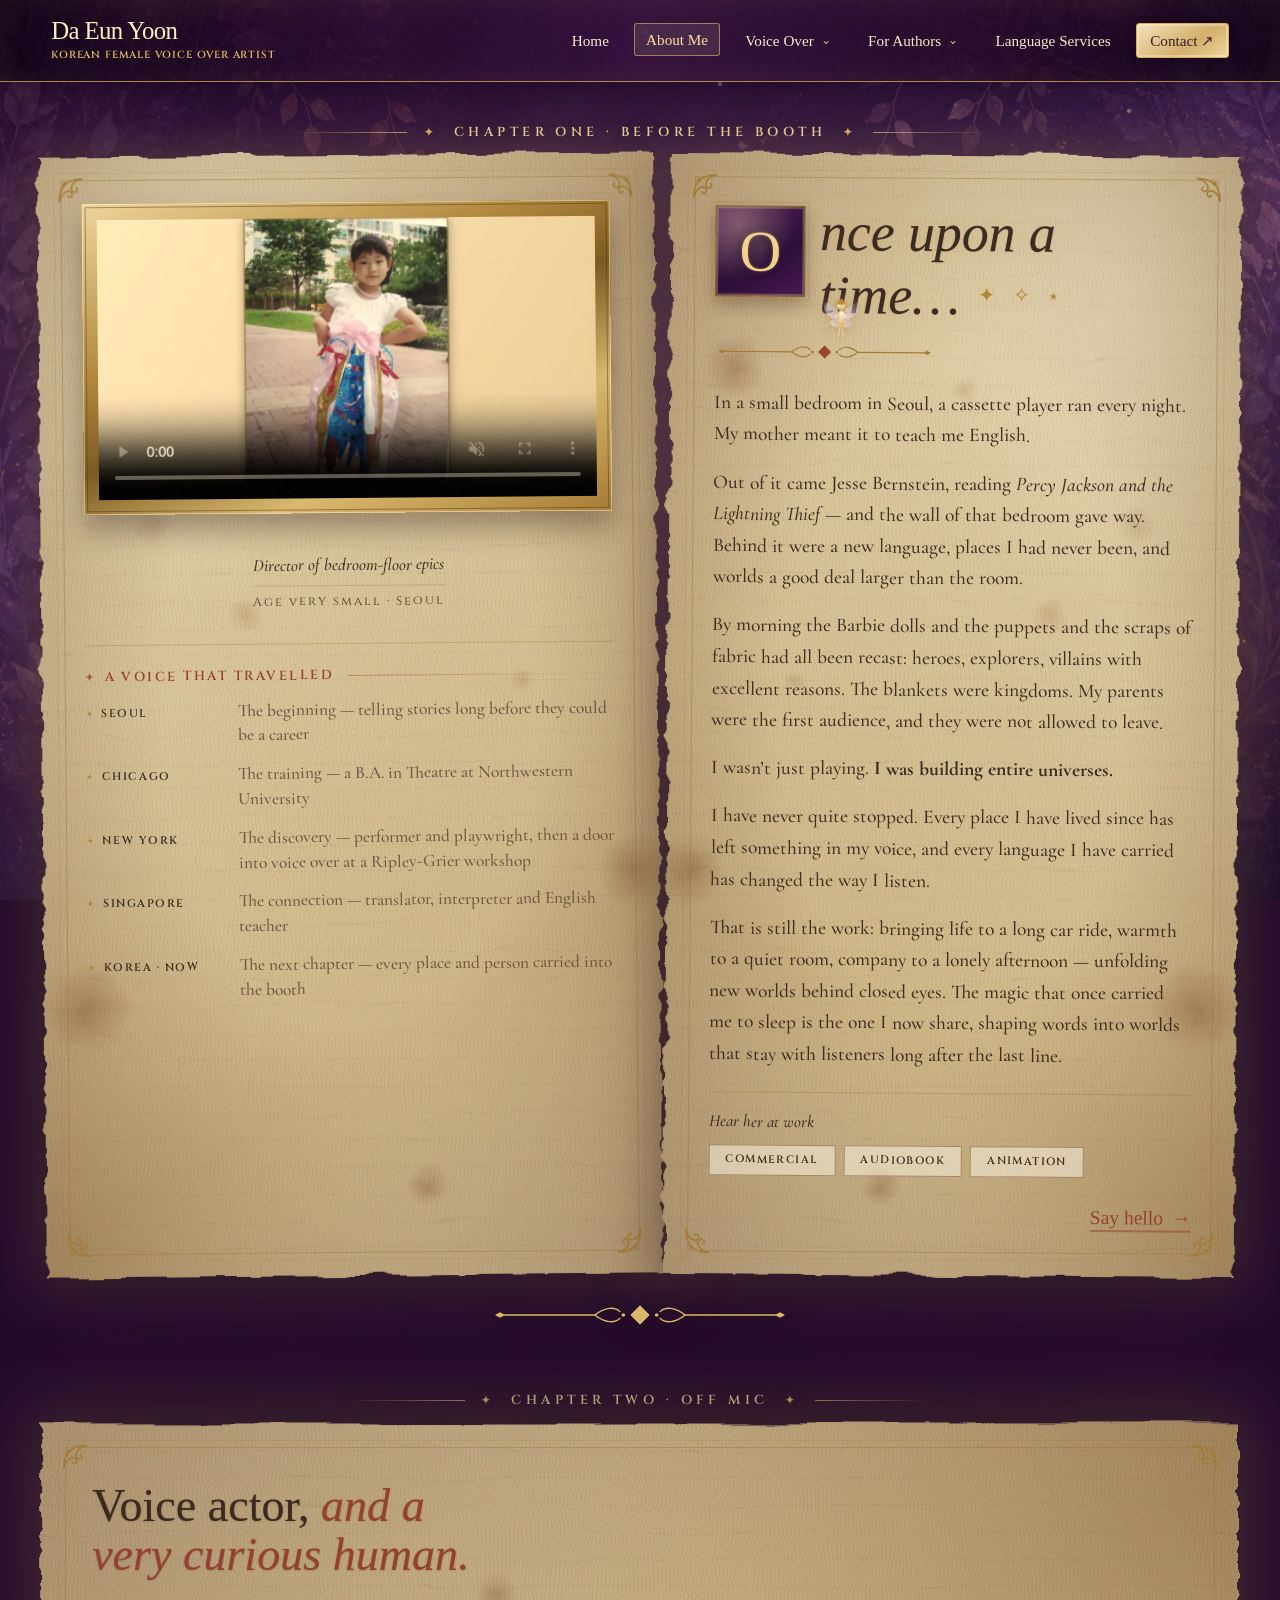
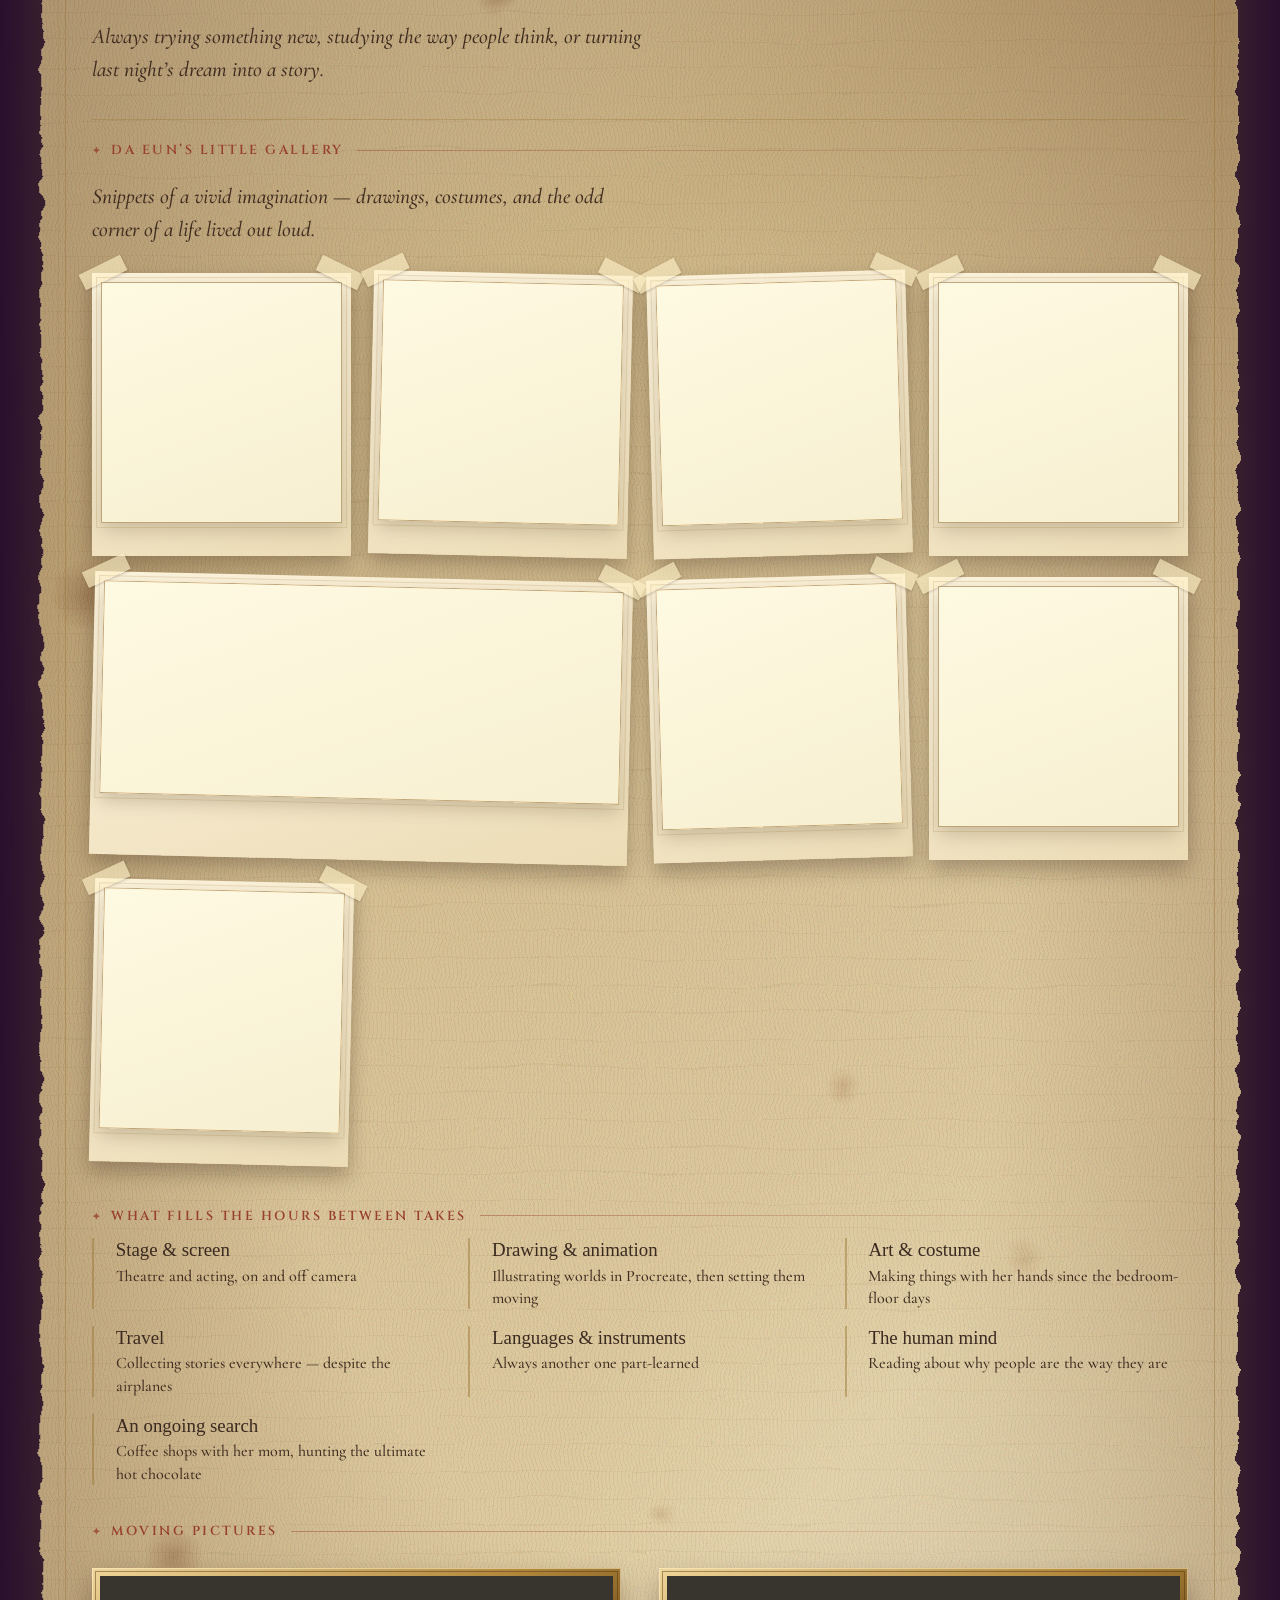
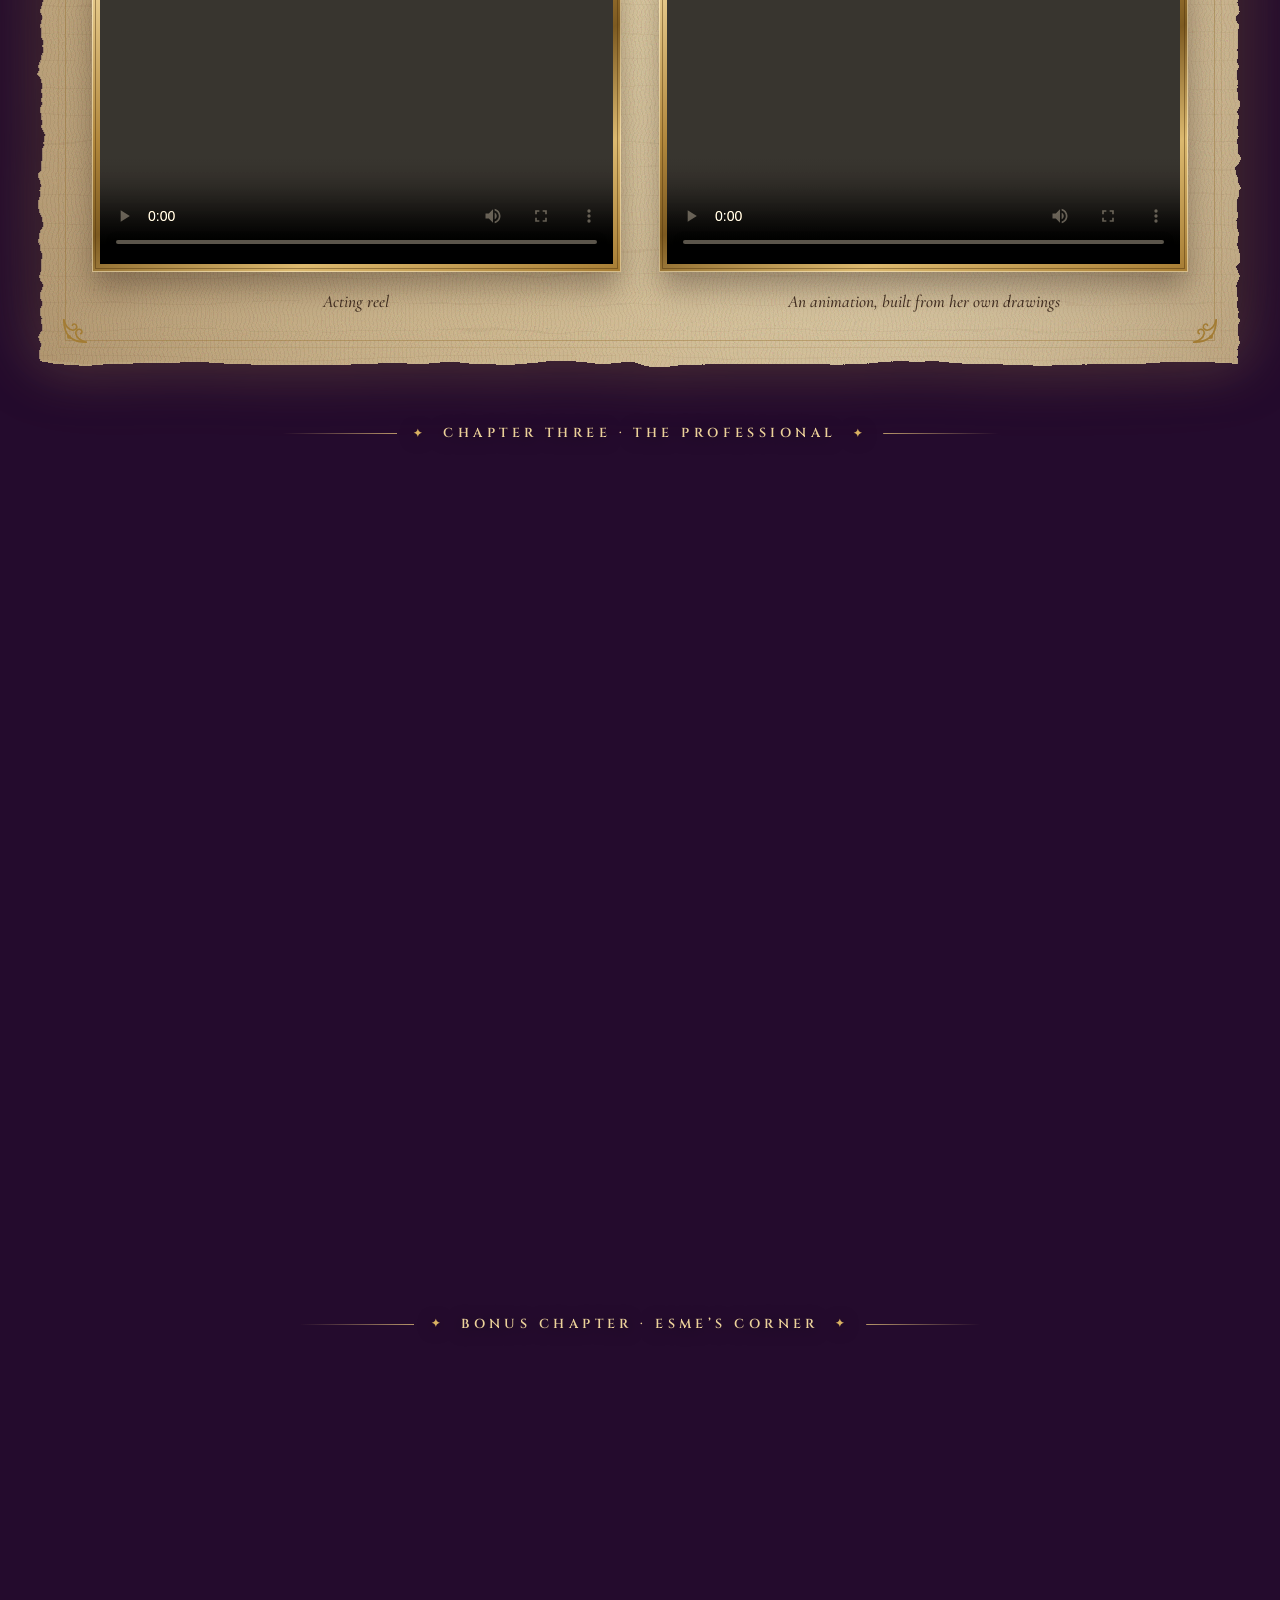
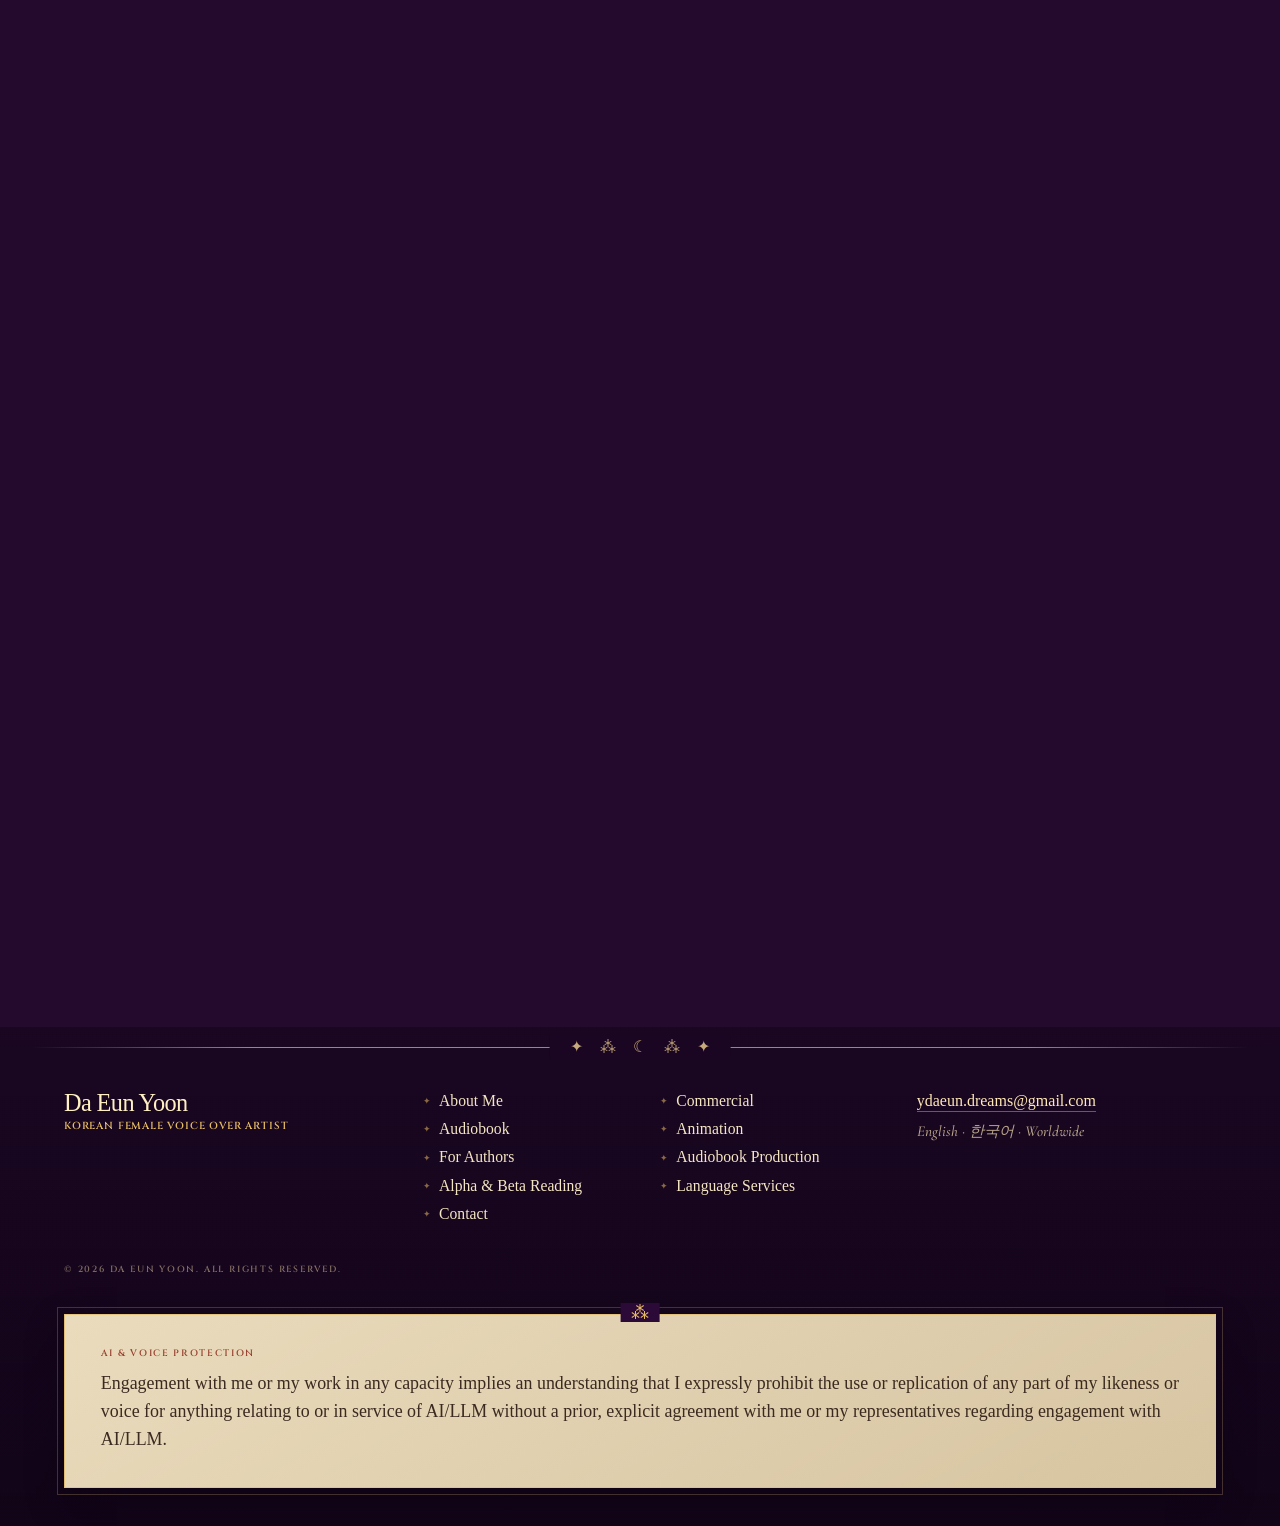
==== about.html @ 24d67144 "Audit against the old About page, and carry over what was dropped She asked whether everything from " ====
<!doctype html>
<html lang="en">
<head>
  <meta charset="utf-8">
  <meta name="viewport" content="width=device-width, initial-scale=1">
  <meta name="description" content="Meet Da Eun Yoon: Korean-American voice actor, lifelong storyteller, performer, translator, artist, and cat person.">
  <title>About Me | Da Eun Yoon</title>
  <link rel="preconnect" href="https://fonts.googleapis.com">
  <link rel="preconnect" href="https://fonts.gstatic.com" crossorigin>
  <link href="https://fonts.googleapis.com/css2?family=Cinzel:wght@500;600&family=Cormorant+Garamond:ital,wght@0,500;0,700;1,500&family=IM+Fell+English:ital@0;1&display=swap" rel="stylesheet">
  <link rel="stylesheet" href="styles.css">
</head>
<body class="page-about">
  <a class="skip-link" href="#main">Skip to content</a>
  <header class="site-header"><a class="brand" href="index.html"><span>Da Eun Yoon</span><small>Korean Female Voice Over Artist</small></a><button class="menu-toggle" type="button" aria-label="Open menu" aria-expanded="false" aria-controls="site-nav" data-menu-toggle><span></span><span></span></button><nav id="site-nav" class="site-nav" aria-label="Main navigation" data-menu><a href="index.html">Home</a><a class="active" href="about.html">About Me</a><details class="nav-group"><summary>Voice Over <span aria-hidden="true">⌄</span></summary><div class="nav-dropdown"><a href="commercial.html">Commercial</a><a href="audiobook.html">Audiobook</a><a href="animation.html">Animation</a></div></details><details class="nav-group"><summary>For Authors <span aria-hidden="true">⌄</span></summary><div class="nav-dropdown"><a href="authors.html">For Authors</a><a href="audiobook-production.html">Audiobook Production</a><a href="alpha-beta-reading.html">Alpha &amp; Beta Reading</a></div></details><a href="language-services.html">Language Services</a><a class="nav-contact" href="contact.html">Contact <span>↗</span></a></nav></header>

  <!-- Torn-paper edges. The filters distort only the paper layers, never the text. -->
  <svg class="tale-defs" aria-hidden="true" focusable="false" width="0" height="0">
    <filter id="deckle" x="-8%" y="-8%" width="116%" height="116%" color-interpolation-filters="sRGB">
      <feTurbulence type="fractalNoise" baseFrequency="0.013 0.05" numOctaves="3" seed="9" result="grain"/>
      <feDisplacementMap in="SourceGraphic" in2="grain" scale="13" xChannelSelector="R" yChannelSelector="G"/>
    </filter>
    <filter id="deckle-wide" x="-6%" y="-12%" width="112%" height="124%" color-interpolation-filters="sRGB">
      <feTurbulence type="fractalNoise" baseFrequency="0.008 0.06" numOctaves="3" seed="23" result="grain"/>
      <feDisplacementMap in="SourceGraphic" in2="grain" scale="11" xChannelSelector="R" yChannelSelector="G"/>
    </filter>
  </svg>

  <main id="main">
    <section class="tale-spread" aria-labelledby="about-opening-line">
      <p class="tale-chapter-mark"><i aria-hidden="true">✦</i><span>Chapter One · Before the booth</span><i aria-hidden="true">✦</i></p>

      <div class="tale-book">
        <article class="tale-leaf tale-leaf-verso reveal">
          <span class="tale-paper" aria-hidden="true"></span>
          <div class="tale-leaf-inner">
            <figure class="tale-figure tale-figure-fill tale-figure-hero">
              <div class="tale-plate">
                <video class="tale-autoplay" data-autoplay controls muted loop playsinline preload="metadata" poster="assets/images/about/childhood-poster.webp"><source src="assets/video/childhood-story.mp4" type="video/mp4"></video>
              </div>
              <figcaption>Director of bedroom-floor epics<br><span>Age very small · Seoul</span></figcaption>
            </figure>
            <h2 class="tale-rubric tale-rubric-lead tale-path-open" id="about-path-heading"><span>A voice that travelled</span></h2>
            <dl class="tale-dl">
              <div><dt>Seoul</dt><dd>The beginning — telling stories long before they could be a career</dd></div>
              <div><dt>Chicago</dt><dd>The training — a B.A. in Theatre at Northwestern University</dd></div>
              <div><dt>New York</dt><dd>The discovery — performer and playwright, then a door into voice over at a Ripley-Grier workshop</dd></div>
              <div><dt>Singapore</dt><dd>The connection — translator, interpreter and English teacher</dd></div>
              <div><dt>Korea · now</dt><dd>The next chapter — every place and person carried into the booth</dd></div>
            </dl>
          </div>
        </article>

        <article class="tale-leaf tale-leaf-recto reveal delay-1">
          <span class="tale-paper" aria-hidden="true"></span>
          <div class="tale-leaf-inner">
            <h1 class="tale-opening tale-opening-solo" id="about-opening-line"><b class="tale-versal">O</b>nce upon a time… <i class="tale-h1-stars" aria-hidden="true">✦ ✧ ⋆</i></h1>

            <div class="tale-prose">
              <p>In a small bedroom in Seoul, a cassette player ran every night. My mother meant it to teach me English.</p>
              <p>Out of it came Jesse Bernstein, reading <em>Percy Jackson and the Lightning Thief</em> — and the wall of that bedroom gave way. Behind it were a new language, places I had never been, and worlds a good deal larger than the room.</p>
              <p>By morning the Barbie dolls and the puppets and the scraps of fabric had all been recast: heroes, explorers, villains with excellent reasons. The blankets were kingdoms. My parents were the first audience, and they were not allowed to leave.</p>
              <p>I wasn’t just playing. <strong>I was building entire universes.</strong></p>
              <p>I have never quite stopped. Every place I have lived since has left something in my voice, and every language I have carried has changed the way I listen.</p>
              <p>That is still the work: bringing life to a long car ride, warmth to a quiet room, company to a lonely afternoon — unfolding new worlds behind closed eyes. The magic that once carried me to sleep is the one I now share, shaping words into worlds that stay with listeners long after the last line.</p>
            </div>

            <nav class="tale-more" aria-label="Where to go next">
              <p>Hear her at work</p>
              <span><a class="tale-pill" href="commercial.html">Commercial</a><a class="tale-pill" href="audiobook.html">Audiobook</a><a class="tale-pill" href="animation.html">Animation</a></span>
              <a class="tale-onward" href="contact.html">Say hello <em aria-hidden="true">→</em></a>
            </nav>
          </div>
        </article>
      </div>


      <p class="tale-flourish" aria-hidden="true">✦ &nbsp; ⁂ &nbsp; ✦</p>
    </section>

    <section class="tale-chapter" aria-labelledby="about-offmic-heading">
      <p class="tale-chapter-mark"><i aria-hidden="true">✦</i><span>Chapter Two · Off mic</span><i aria-hidden="true">✦</i></p>

      <div class="tale-sheet reveal">
        <span class="tale-paper" aria-hidden="true"></span>
        <div class="tale-sheet-inner">
          <header class="tale-chapter-head">
            <h2 id="about-offmic-heading">Voice actor, <em>and a very curious human.</em></h2>
            <p class="tale-lede">Always trying something new, studying the way people think, or turning last night’s dream into a story.</p>
          </header>

          <h3 class="tale-rubric tale-rubric-lead tale-gallery-open" id="about-gallery-heading"><span>Da Eun’s little gallery</span></h3>
          <p class="tale-lede tale-gallery-lede">Snippets of a vivid imagination — drawings, costumes, and the odd corner of a life lived out loud.</p>

          <div class="tale-gallery">
            <figure class="tale-scrap"><img src="assets/images/about/illustration.webp" alt="An illustration by Da Eun" loading="lazy" decoding="async" width="1500" height="1500"></figure>
            <figure class="tale-scrap"><img src="assets/images/about/artwork.webp" alt="Artwork by Da Eun" loading="lazy" decoding="async" width="1500" height="1500"></figure>
            <figure class="tale-scrap"><img src="assets/images/about/life-01.webp" alt="A moment from Da Eun's life" loading="lazy" decoding="async" width="1500" height="1478"></figure>
            <figure class="tale-scrap"><img src="assets/images/about/life-02.webp" alt="A moment from Da Eun's travels" loading="lazy" decoding="async" width="1080" height="1295"></figure>
            <figure class="tale-scrap tale-scrap-wide"><img src="assets/images/about/life-wide.webp" alt="A wide life snapshot" loading="lazy" decoding="async" width="1500" height="614"></figure>
            <figure class="tale-scrap"><img src="assets/images/about/life-03.webp" alt="A personal snapshot of Da Eun" loading="lazy" decoding="async" width="1080" height="1295"></figure>
            <figure class="tale-scrap"><img src="assets/images/about/life-04.webp" alt="A personal snapshot" loading="lazy" decoding="async" width="1000" height="1000"></figure>
            <figure class="tale-scrap"><img src="assets/images/about/life-05.webp" alt="Da Eun enjoying life outside the booth" loading="lazy" decoding="async" width="1500" height="2087"></figure>
          </div>

          <h3 class="tale-rubric tale-rubric-lead"><span>What fills the hours between takes</span></h3>
          <ul class="tale-pursuits">
            <li><strong>Stage &amp; screen</strong><span>Theatre and acting, on and off camera</span></li>
            <li><strong>Drawing &amp; animation</strong><span>Illustrating worlds in Procreate, then setting them moving</span></li>
            <li><strong>Art &amp; costume</strong><span>Making things with her hands since the bedroom-floor days</span></li>
            <li><strong>Travel</strong><span>Collecting stories everywhere — despite the airplanes</span></li>
            <li><strong>Languages &amp; instruments</strong><span>Always another one part-learned</span></li>
            <li><strong>The human mind</strong><span>Reading about why people are the way they are</span></li>
            <li><strong>An ongoing search</strong><span>Coffee shops with her mom, hunting the ultimate hot chocolate</span></li>
          </ul>

          <h3 class="tale-rubric tale-rubric-lead" style="margin-top: 2.4rem"><span>Moving pictures</span></h3>
          <div class="tale-columns">
            <figure class="tale-figure">
              <div class="tale-plate"><video controls playsinline preload="metadata"><source src="assets/video/life-snippet-01.mp4" type="video/mp4"></video></div>
              <figcaption>Acting reel</figcaption>
            </figure>
            <figure class="tale-figure">
              <div class="tale-plate"><video controls playsinline preload="metadata"><source src="assets/video/life-snippet-02.mp4" type="video/mp4"></video></div>
              <figcaption>An animation, built from her own drawings</figcaption>
            </figure>
          </div>
        </div>
      </div>
    </section>

    <section class="tale-chapter" aria-labelledby="about-craft-heading">
      <p class="tale-chapter-mark"><i aria-hidden="true">✦</i><span>Chapter Three · The professional</span><i aria-hidden="true">✦</i></p>

      <div class="tale-sheet reveal">
        <span class="tale-paper" aria-hidden="true"></span>
        <div class="tale-sheet-inner">
          <header class="tale-chapter-head">
            <h2 id="about-craft-heading">Playful spirit. <em>Serious craft.</em></h2>
            <p class="tale-lede">Curiosity may lead the way, but every performance is grounded in theatre training, disciplined preparation and a collaborative process.</p>
          </header>

          <div class="tale-cards" style="--cols: 2">
            <article class="tale-card tale-card-lit">
              <span>Training</span>
              <h3>Where the craft was learned</h3>
              <dl class="tale-dl" style="--cols: 1">
                <div><dt>B.A. in Theatre</dt><dd>Northwestern University</dd></div>
                <div><dt>Voice over</dt><dd>Elizabeth Bunnell · Piper Goodeve · Emily Woo Zeller</dd></div>
                <div><dt>Stage</dt><dd>David Catlin · Cindy Gold</dd></div>
                <div><dt>Screen</dt><dd>Stephen Cone · Kim Plumridge</dd></div>
                <div><dt>Speech &amp; Shakespeare</dt><dd>Linda Gates</dd></div>
                <div><dt>Voice · Mezzo-soprano</dt><dd>Nicole Benoit</dd></div>
              </dl>
            </article>

            <article class="tale-card tale-card-lit">
              <span>Languages &amp; accents</span>
              <h3>The tongues she keeps</h3>
              <dl class="tale-dl" style="--cols: 1">
                <div><dt>English</dt><dd>Native</dd></div>
                <div><dt>Korean · 한국어</dt><dd>Native</dd></div>
                <div><dt>Mandarin · Spanish</dt><dd>Intermediate</dd></div>
                <div><dt>Accents</dt><dd>Standard American · British RP · French · Korean · Chinese · and more</dd></div>
              </dl>
              <nav class="tale-more" aria-label="Portfolios and resumes">
                <p>The paper trail</p>
                <span><a class="tale-pill" href="assets/docs/da-eun-yoon-acting-resume.pdf" target="_blank" rel="noopener">Acting resume</a><a class="tale-pill" href="assets/docs/da-eun-yoon-interpreter-resume.pdf" target="_blank" rel="noopener">Interpreter resume</a><a class="tale-pill" href="https://raindropfalling92.wixsite.com/my-site-2/story" target="_blank" rel="noopener">Illustration portfolio</a><a class="tale-pill" href="https://raindropfalling92.wixsite.com/da-eun-yoon" target="_blank" rel="noopener">Costume design</a></span>
              </nav>
            </article>
          </div>
        </div>
      </div>
    </section>

    <section class="tale-chapter" aria-labelledby="about-esme-heading">
      <p class="tale-chapter-mark"><i aria-hidden="true">✦</i><span>Bonus chapter · Esme’s corner</span><i aria-hidden="true">✦</i></p>

      <div class="tale-sheet tale-sheet-narrow reveal">
        <span class="tale-paper" aria-hidden="true"></span>
        <div class="tale-sheet-inner">
          <div class="tale-columns tale-columns-aside">
            <figure class="tale-figure">
              <div class="tale-plate"><img src="assets/images/about/esme.webp" alt="Esme the cat" width="948" height="1440" loading="lazy" decoding="async"></div>
              <figcaption>Esme · official booth critic</figcaption>
            </figure>

            <div>
              <h2 class="tale-head" id="about-esme-heading">Every star needs <em>a demanding agent.</em></h2>
              <div class="tale-prose">
                <p>My cat would like you to know she’s also accepting bookings. Her range? Mostly meows.</p>
                <blockquote class="tale-quote">I’m five. I love tuna, cheese, cardboard boxes, and ignoring your calls. My rate? One 25g can of Fancy Feast tuna per hour. Serious meows only.<cite>Esme, feline voice talent</cite></blockquote>
              </div>
              <p class="tale-marginalia"><span>Fine print</span> <em>No other cats in the booth. She has standards.</em> <i aria-hidden="true">✦</i></p>
            </div>
          </div>
        </div>
      </div>
    </section>

    <section class="tale-colophon" aria-labelledby="about-colophon-heading">
      <div class="tale-sheet reveal">
        <span class="tale-paper" aria-hidden="true"></span>
        <div class="tale-sheet-inner">
          <p class="tale-colophon-mark" aria-hidden="true">✦ ⁂ ✦</p>
          <h2 class="tale-head" id="about-colophon-heading">There is more, if you keep turning.</h2>
          <div class="tale-prose"><p>Commercial, audiobook and animation demos are all a page away.</p></div>
          <div class="tale-actions">
            <a class="tale-seal" href="commercial.html">Commercial <span aria-hidden="true">→</span></a>
            <a class="tale-seal" href="audiobook.html">Audiobook <span aria-hidden="true">→</span></a>
            <a class="tale-seal" href="animation.html">Animation <span aria-hidden="true">→</span></a>
          </div>
        </div>
      </div>
    </section>
  </main>

  <footer class="site-footer"><div><a class="brand footer-brand" href="index.html"><span>Da Eun Yoon</span><small>Korean Female Voice Over Artist</small></a></div><div class="footer-nav"><a href="about.html">About Me</a><a href="commercial.html">Commercial</a><a href="audiobook.html">Audiobook</a><a href="animation.html">Animation</a><a href="authors.html">For Authors</a><a href="audiobook-production.html">Audiobook Production</a><a href="alpha-beta-reading.html">Alpha &amp; Beta Reading</a><a href="language-services.html">Language Services</a><a href="contact.html">Contact</a></div><div class="footer-contact"><a href="mailto:ydaeun.dreams@gmail.com">ydaeun.dreams@gmail.com</a><p>English · 한국어 · Worldwide</p></div><p class="legal">© <span data-year></span> Da Eun Yoon. All rights reserved.</p><div class="ai-protection" role="note" aria-label="AI and voice protection notice"><span>AI &amp; Voice Protection</span><p>Engagement with me or my work in any capacity implies an understanding that I expressly prohibit the use or replication of any part of my likeness or voice for anything relating to or in service of AI/LLM without a prior, explicit agreement with me or my representatives regarding engagement with AI/LLM.</p></div></footer>
  <script src="script.js"></script>
</body>
</html>
---- styles.css ----
/* ==========================================================================
   DA EUN YOON — "The illuminated leaf"
   One storybook vocabulary for every page: aged parchment laid on an
   enchanted ground, iron-gall ink, rubricated headings and gilt rules.
   Paper texture, foxing and torn edges live on a filtered <span class="tale-paper">
   so the SVG displacement never touches the type sitting above it.
   ========================================================================== */

:root {
  --leaf: #e8d5ad;          /* parchment body        */
  --leaf-lit: #f5e7c6;      /* where the light falls */
  --sepia: #3b2a20;         /* iron-gall ink         */
  --sepia-soft: #6d5641;    /* faded ink             */
  --sepia-read: #402d20;    /* ink at reading size   */
  --rubric: #98402f;        /* rubricated red        */
  --gilt: #b1873c;
  --gilt-lit: #e6c37c;
  --gilt-deep: #7f5c22;
  --dusk: #240b2d;          /* the ground beneath    */
  --story-gold: #e7bd62;
  --story-cream: #fff0c2;
  --cream: #fffaf1;
  --fell: "IM Fell English", Georgia, serif;
  --caps: "Cinzel", Georgia, serif;
  --hand: "Cormorant Garamond", Georgia, serif;
  /* The site chrome — header strip, nav panel, the fixed backdrop behind the
     page — shows this under gradients of .82 to .95 opacity, so it gets a
     heavily compressed copy: 264KB rather than 680KB, on every page. */
  --curtain: url("assets/images/opening/curtain-veil.jpg");
  --fiber: url("data:image/svg+xml,%3Csvg xmlns='http://www.w3.org/2000/svg' viewBox='0 0 220 220'%3E%3Cfilter id='f'%3E%3CfeTurbulence type='fractalNoise' baseFrequency='.85' numOctaves='3' stitchTiles='stitch'/%3E%3C/filter%3E%3Crect width='220' height='220' filter='url(%23f)'/%3E%3C/svg%3E");
}

* { box-sizing: border-box; }
html { scroll-behavior: smooth; overflow-x: clip; }
body { margin: 0; overflow-x: clip; background: var(--dusk); color: var(--sepia); font: 500 17.5px/1.62 var(--hand); }
body::before { content: ""; position: fixed; inset: 0; z-index: 99; pointer-events: none; opacity: .028; background-image: url("data:image/svg+xml,%3Csvg viewBox='0 0 180 180' xmlns='http://www.w3.org/2000/svg'%3E%3Cfilter id='n'%3E%3CfeTurbulence type='fractalNoise' baseFrequency='.8' numOctaves='3' stitchTiles='stitch'/%3E%3C/filter%3E%3Crect width='100%25' height='100%25' filter='url(%23n)'/%3E%3C/svg%3E"); }
/* height:auto is what makes the width/height attributes safe. Without it the
   attribute lands as a presentational hint, both axes become definite, and any
   aspect-ratio the layout depends on is ignored. Rules that genuinely want a
   fixed height (.tale-arch img, .tale-plate img) are more specific and win. */
img, video { display: block; max-width: 100%; height: auto; }
button, a { -webkit-tap-highlight-color: transparent; }
a { color: inherit; }
h1, h2, h3 { margin: 0; }
h1, h2, h3, p { overflow-wrap: anywhere; }
.skip-link { position: fixed; left: -999px; top: 1rem; z-index: 200; background: white; padding: .75rem 1rem; }
.skip-link:focus { left: 1rem; }
:focus-visible { outline: 2px solid var(--story-gold); outline-offset: 3px; }

.motion-ready .reveal { opacity: 0; transform: translateY(22px); transition: opacity .75s ease, transform .75s ease; }
.motion-ready .reveal.is-visible { opacity: 1; transform: none; }
.motion-ready .delay-1 { transition-delay: .12s; }
.motion-ready .delay-2 { transition-delay: .24s; }

/* Home already downloads the full-quality curtain for the opening dissolve,
   where it is the showpiece and only 20% shaded. Pointing its chrome at the
   same file means one image on that page instead of two. */
.page-home { --curtain: url("assets/images/opening/enchanted-watercolor-curtain.jpg"); }

/* --- Header --------------------------------------------------------------- */
.site-header { position: relative; z-index: 30; display: flex; align-items: center; justify-content: space-between; min-height: 82px; padding: .8rem max(4vw, 1.25rem); background: linear-gradient(90deg, rgba(18,2,24,.95), rgba(53,16,62,.88), rgba(18,2,24,.95)), var(--curtain) center 42% / cover; border-bottom: 1px solid rgba(231,189,98,.7); color: var(--story-cream); box-shadow: 0 6px 26px rgba(14,1,20,.5), inset 0 0 28px rgba(236,193,103,.08); }
.brand { display: flex; flex-direction: column; line-height: 1; text-decoration: none; }
.brand span { color: var(--story-cream); font: 400 1.55rem/1 var(--fell); letter-spacing: -.025em; }
.brand small { margin-top: .35rem; color: var(--story-gold); font: 600 .64rem/1.25 var(--caps); letter-spacing: .08em; text-transform: uppercase; }
.site-nav { display: flex; align-items: center; gap: clamp(.35rem, 1vw, .85rem); }
.site-nav a, .site-nav summary { position: relative; padding: .52rem .7rem; border: 1px solid transparent; border-radius: 3px; color: #f9ebc8; text-decoration: none; font: 400 .95rem/1 var(--fell); transition: color .2s, border-color .2s, background .2s, transform .2s; }
.site-nav summary { display: flex; align-items: center; gap: .45rem; list-style: none; cursor: pointer; }
.site-nav summary::-webkit-details-marker { display: none; }
.site-nav summary span { color: var(--story-gold); font-size: .72rem; transition: transform .2s; }
.nav-group { position: relative; }
.nav-group[open] summary span { transform: rotate(180deg); }
.site-nav a:hover, .site-nav a.active, .site-nav summary:hover, .nav-group.active > summary, .nav-group[open] > summary { border-color: rgba(231,189,98,.58); background: rgba(255,238,185,.1); color: #ffe09a; transform: translateY(-1px); }
.nav-dropdown { position: absolute; z-index: 50; top: calc(100% + .75rem); left: 50%; display: none; width: max-content; min-width: 210px; padding: .5rem; border: 1px solid rgba(231,189,98,.62); background: linear-gradient(rgba(45,9,53,.97), rgba(28,4,35,.99)), var(--curtain) center / cover; box-shadow: 0 14px 30px rgba(13,1,17,.3); transform: translateX(-50%); }
.nav-group[open] .nav-dropdown { display: grid; }
.nav-dropdown a { display: block; padding: .72rem .85rem; border: 0; border-bottom: 1px solid rgba(231,189,98,.18); border-radius: 0; white-space: nowrap; }
.nav-dropdown a:last-child { border-bottom: 0; }
.nav-dropdown a:hover, .nav-dropdown a.active { border-color: rgba(231,189,98,.18); background: rgba(255,238,185,.1); transform: none; }
.site-nav .nav-contact { padding: .58rem .85rem; border: 1px solid #d8ad54; border-radius: 3px; background: linear-gradient(145deg, #f3e3b9, #d5af6c 60%, #efd79e); color: #3a1c27; box-shadow: inset 0 0 0 2px rgba(255,246,218,.35), 0 4px 12px rgba(15,2,19,.22); }
.site-nav .nav-contact:hover, .site-nav .nav-contact.active { border-color: #f0d184; background: linear-gradient(145deg, #fff0c6, #e1bc73 60%, #f4dfa9); color: #32123d; }
.menu-toggle { display: none; width: 44px; height: 44px; border: 0; background: transparent; padding: 12px; }
.menu-toggle span { display: block; height: 2px; margin: 6px 0; background: var(--story-gold); transition: transform .2s; }

/* --- Opening curtain ------------------------------------------------------ */
.stage-opening { position: fixed; inset: 0; z-index: 120; display: grid; place-items: center; min-height: 100vh; min-height: 100dvh; overflow: hidden; background: transparent; color: var(--cream); }
.stage-opening.is-gone { display: none; pointer-events: none; }

/* The veil, dissolved by spreading ink rather than pulled aside ------------- */
.ink-veil { position: absolute; z-index: 0; inset: 0; width: 100%; height: 100%; }
.ink-shade { fill: rgba(16, 2, 22, .2); }
.ink-blot { transform: translate(var(--x), var(--y)) rotate(var(--r0)) scale(.004); }
[data-ink-front] .ink-blot { mix-blend-mode: darken; }
.stage-opening.is-open .ink-blot {
  animation: inkSpread 1900ms cubic-bezier(.26, .66, .36, 1) var(--d) both;
}
.stage-opening.is-open .ink-blot-drop { animation-duration: 1200ms; }
@keyframes inkSpread {
  from { transform: translate(var(--x), var(--y)) rotate(var(--r0)) scale(.004); }
  to   { transform: translate(var(--x), var(--y)) rotate(var(--r1)) scale(calc(var(--s) / 100)); }
}
/* pigment pooling where the paper is still wet */
.ink-rim rect { fill: #1c0526; }
.ink-rim { opacity: .3; }
.stage-opening.is-open .ink-veil { animation: inkVeilSoak 900ms ease-in 2650ms both; }
@keyframes inkVeilSoak { to { opacity: 0; } }

/* gold motes catching the light along the wet edge */
.ink-sparkles { position: absolute; z-index: 4; inset: 0; overflow: hidden; pointer-events: none; }
.ink-mote {
  position: absolute;
  width: 4px;
  height: 4px;
  border-radius: 50%;
  background: radial-gradient(circle at 35% 32%, #fffdf0, #ffd982 52%, rgba(224, 158, 54, 0) 78%);
  box-shadow: 0 0 10px rgba(255, 214, 130, .85);
  animation: inkMote 1150ms ease-out forwards;
}
.ink-mote.is-star {
  width: auto;
  height: auto;
  border-radius: 0;
  background: none;
  box-shadow: none;
  color: #ffe09b;
  font: 400 .78rem/1 Georgia, serif;
  text-shadow: 0 0 12px rgba(255, 213, 126, .95);
}
@keyframes inkMote {
  from { opacity: 0; transform: translate(0, 0) scale(.2); }
  22%  { opacity: 1; transform: translate(0, 0) scale(var(--scale)); }
  to   { opacity: 0; transform: translate(var(--drift), var(--rise)) scale(calc(var(--scale) * .35)); }
}
.opening-copy { position: relative; top: -3vh; z-index: 3; width: min(82%, 760px); padding: clamp(1.35rem, 2.8vw, 2.2rem) clamp(1.2rem, 4vw, 3.4rem) clamp(1.25rem, 2.6vw, 1.9rem); border: 1px solid rgba(229,181,77,.48); outline: 1px solid rgba(244,211,137,.25); outline-offset: 6px; background: radial-gradient(ellipse at 50% 15%, rgba(255,235,178,.08), transparent 58%), rgba(35,7,42,.12); color: #fff0c7; box-shadow: inset 0 0 35px rgba(246,211,130,.035), 0 12px 40px rgba(14,0,18,.12); text-align: center; text-shadow: 0 2px 16px rgba(12,0,18,.45); transition: opacity .24s ease, transform .24s ease; }
.opening-copy::before, .opening-copy::after { position: absolute; left: 50%; padding: 0 .65rem; background: #4e1c59; color: #e7b94e; font: 400 1.35rem/1 var(--fell); transform: translateX(-50%); }
.opening-copy::before { content: "⁂"; top: -.72rem; }
.opening-copy::after { content: "✦\FE0E"; bottom: -.62rem; font-size: .8rem; }
.stage-opening.is-open .opening-copy { opacity: 0; transform: scale(.965) translateY(-6px); pointer-events: none; transition: opacity .5s ease, transform .7s cubic-bezier(.3,.7,.3,1); }
.stage-opening.is-open .opening-stars { opacity: 0; transition: opacity .8s ease; }
.opening-eyebrow { margin: 0 0 .85rem; color: #f7dc98; font: 600 clamp(0.72rem, 1.08vw, 0.912rem)/1.4 var(--caps); letter-spacing: .2em; text-transform: uppercase; }
/* Not a heading: the curtain is a splash, and the page's real h1 is her
   name inside <main>. Two h1s saying "Da Eun Yoon" helped nobody. */
.opening-title { margin: 0; }
.opening-name { display: block; color: #fff1be; font: 400 clamp(3.4rem, 6.7vw, 6.35rem)/.9 var(--fell); letter-spacing: -.035em; text-shadow: 0 3px 18px rgba(22,2,26,.55), 0 0 24px rgba(255,219,120,.12); }
.opening-welcome { display: block; margin-top: .18em; color: #f6d477; font: italic 400 clamp(2rem, 4vw, 3.55rem)/.96 var(--fell); letter-spacing: -.02em; }
.opening-intro { max-width: 560px; margin: 1.2rem auto 1.45rem; color: #ffe9ad; font: italic 500 clamp(1.218rem, 1.682vw, 1.485rem)/1.5 var(--hand); }
.opening-button { position: relative; display: inline-flex; align-items: center; gap: .9rem; min-width: 260px; padding: .72rem 1.2rem; overflow: hidden; border: 1px solid #7d5528; border-radius: 3px; outline: 1px solid rgba(241,211,147,.58); outline-offset: 4px; background: radial-gradient(circle at 18% 22%, rgba(255,255,255,.46), transparent 25%), radial-gradient(circle at 82% 78%, rgba(126,77,29,.19), transparent 33%), linear-gradient(145deg,#f3e3b9,#d5af6c 58%,#efd79e); color: #3a1c27; box-shadow: 0 10px 24px rgba(0,0,0,.31), inset 0 0 20px rgba(116,67,22,.15), inset 0 0 0 2px rgba(255,246,218,.4); cursor: pointer; transition: transform .2s, box-shadow .2s; }
.opening-button::before, .opening-button::after { content: ""; position: absolute; top: 50%; width: 14px; height: 14px; border-radius: 50%; background: #4a1d58; transform: translateY(-50%); }
.opening-button::before { left: -8px; }.opening-button::after { right: -8px; }
.opening-button:hover { transform: translateY(-3px); box-shadow: 0 13px 28px rgba(0,0,0,.36), inset 0 0 0 2px rgba(255,248,220,.58); }
.opening-button > span:last-child { display: grid; text-align: left; font: 400 1.1rem/1.05 var(--fell); letter-spacing: .01em; }
.opening-button small { margin-bottom: .25rem; font: 600 .48rem/1 var(--caps); letter-spacing: .16em; text-transform: uppercase; }
.play-glyph { display: grid; place-items: center; width: 36px; height: 36px; border: 1px solid #32123d; background: radial-gradient(circle at 35% 30%, #7b4785, #42174f 70%); color: #f2d591; box-shadow: inset 0 0 0 2px rgba(240,207,127,.16); padding: 0 0 1px 2px; transform: rotate(45deg); }
.opening-button .play-glyph { font-size: 0; }
.opening-button .play-glyph::after { content: "▶"; font-size: .8rem; transform: rotate(-45deg); }
.opening-skip { display: block; margin: 1.25rem auto 0; padding: .25rem 0; border: 0; border-bottom: 1px solid rgba(255,232,170,.72); background: transparent; color: #fff3cf; font: 500 .66rem var(--caps); letter-spacing: .08em; cursor: pointer; }
.opening-skip:hover { color: white; border-color: white; }
.opening-audio-stop { position: fixed; z-index: 110; top: max(5.8rem, 9vh); right: max(1rem,3vw); display: inline-flex; align-items: center; gap: .65rem; padding: .72rem 1rem; border: 1px solid #ddb956; border-radius: 99px; background: #32103d; color: #fff0bc; box-shadow: 0 7px 20px rgba(25,4,30,.28), inset 0 0 0 2px rgba(255,223,135,.08); font: 600 .62rem var(--caps); letter-spacing: .06em; cursor: pointer; animation: stopControlIn .28s ease both; }
.opening-audio-stop[hidden] { display: none; }
.opening-audio-stop span { color: #f4cf72; font-size: .58rem; }
.opening-stars { position: absolute; inset: 0; z-index: 2; pointer-events: none; transition: opacity .58s ease; }
.opening-stars i { position: absolute; font-style: normal; color: #f6d680; text-shadow: 0 0 18px rgba(255,220,123,.46); animation: twinkle 2.2s ease-in-out infinite alternate; }
.opening-stars i:nth-child(1) { left: 12%; top: 17%; font-size: 2rem; }.opening-stars i:nth-child(2) { right: 16%; top: 24%; font-size: 3rem; animation-delay: .7s; }.opening-stars i:nth-child(3) { left: 18%; bottom: 13%; font-size: 4rem; animation-delay: 1.2s; }.opening-stars i:nth-child(4) { right: 12%; bottom: 16%; font-size: 1.6rem; }
.opening-stars .opening-moon { right: 8%; top: 8%; color: #ffe5a1; font-size: clamp(3.2rem, 5vw, 5rem); line-height: 1; text-shadow: 0 0 22px rgba(255,221,126,.58); animation-delay: .35s; }
@keyframes twinkle { to { transform: scale(.55) rotate(20deg); opacity: .3; } }
@keyframes stopControlIn { from { opacity: 0; transform: translateY(10px); } }

/* --- Shared audio player skeleton ---------------------------------------- */
.audio-player { display: flex; align-items: center; gap: 1rem; min-width: 0; }
.audio-toggle { flex: 0 0 auto; display: grid; place-items: center; width: 48px; height: 48px; border-radius: 50%; cursor: pointer; }
.audio-toggle span { padding-left: 2px; }
.audio-player.is-playing .audio-toggle span { font-size: 0; padding: 0; }
.audio-player.is-playing .audio-toggle span::after { content: "Ⅱ"; font-size: .85rem; }
.audio-info { flex: 1; min-width: 0; display: grid; grid-template-columns: 1fr auto; align-items: center; gap: .3rem .8rem; }
.audio-info strong { grid-column: 1/-1; overflow: hidden; text-overflow: ellipsis; white-space: nowrap; }
.audio-track { position: relative; height: 5px; overflow: hidden; background: rgba(23,35,31,.18); cursor: pointer; }
.audio-track i { position: absolute; inset: 0; width: auto; transform: scaleX(0); transform-origin: left center; pointer-events: none; }

/* --- The ground ----------------------------------------------------------- */
.tale-defs { position: absolute; width: 0; height: 0; overflow: hidden; }

/* The ground moves onto the fixed layer below, so the starfield can sit
   between it and the page. main painting its own gradient buried them. */
main { position: relative; }
main::before {
  content: "";
  position: fixed;
  inset: 0;
  z-index: -1;
  pointer-events: none;
  background:
    linear-gradient(168deg, rgba(34, 10, 44, .86), rgba(84, 42, 100, .68) 44%, rgba(26, 10, 38, .89)),
    var(--curtain) center / cover;
}

/* --- Chapter marks written straight onto the ground ---------------------- */
.tale-chapter-mark {
  display: flex;
  align-items: center;
  justify-content: center;
  gap: clamp(.7rem, 1.3vw, 1.25rem);
  margin: 0 0 clamp(1.15rem, 2vw, 2rem);
  color: #ecd29a;
  font: 600 clamp(0.72rem, 1.02vw, 0.888rem)/1 var(--caps);
  letter-spacing: .34em;
  text-transform: uppercase;
  text-align: center;
  text-shadow: 0 2px 16px rgba(10, 0, 16, .7);
}
.tale-chapter-mark i { color: #d9b262; font-size: .85em; font-style: normal; }
.tale-chapter-mark::before,
.tale-chapter-mark::after {
  content: "";
  flex: 0 1 auto;
  width: clamp(26px, 9vw, 158px);
  height: 1px;
  background: linear-gradient(90deg, transparent, rgba(230, 195, 124, .75));
}
.tale-chapter-mark::after { transform: scaleX(-1); }

.tale-flourish {
  height: 30px;
  margin: clamp(1.5rem, 2.6vw, 2.6rem) auto 0;
  font-size: 0;
  background: url("data:image/svg+xml,%3Csvg xmlns='http://www.w3.org/2000/svg' viewBox='0 0 360 36'%3E%3Cg fill='none' stroke='%23d9b768' stroke-width='1.6' stroke-linecap='round'%3E%3Cpath d='M16 18 H126'/%3E%3Cpath d='M234 18 H344'/%3E%3Cpath d='M126 18 C138 8 150 8 156 14'/%3E%3Cpath d='M126 18 C138 28 150 28 156 22'/%3E%3Cpath d='M234 18 C222 8 210 8 204 14'/%3E%3Cpath d='M234 18 C222 28 210 28 204 22'/%3E%3C/g%3E%3Cg fill='%23d9b768'%3E%3Cpath d='M180 7 L191 18 L180 29 L169 18 Z' stroke='%23f0d69a' stroke-width='1'/%3E%3Ccircle cx='160' cy='18' r='2.2'/%3E%3Ccircle cx='200' cy='18' r='2.2'/%3E%3Cpath d='M6 18 L12 14.6 L18 18 L12 21.4 Z'/%3E%3Cpath d='M342 18 L348 14.6 L354 18 L348 21.4 Z'/%3E%3C/g%3E%3C/svg%3E") center / contain no-repeat;
  filter: drop-shadow(0 2px 8px rgba(10, 0, 16, .5));
}

/* --- A sheet of old paper ------------------------------------------------ */
.tale-leaf, .tale-sheet { position: relative; isolation: isolate; }

.tale-paper {
  position: absolute;
  z-index: 0;
  inset: -9px;
  background-color: var(--leaf);
  background-image:
    /* where the light falls across the sheet */
    radial-gradient(ellipse 58% 42% at 22% 12%, rgba(255, 250, 230, .62), transparent 66%),
    /* foxing — the rust-brown blooms of a century in a drawer */
    radial-gradient(circle 74px at 50% 50%, rgba(146, 79, 30, .30), transparent 62%),
    radial-gradient(circle 52px at 50% 50%, rgba(133, 70, 27, .28), transparent 60%),
    radial-gradient(circle 38px at 50% 50%, rgba(120, 63, 26, .26), transparent 58%),
    radial-gradient(circle 30px at 50% 50%, rgba(147, 88, 36, .18), transparent 60%),
    radial-gradient(circle 62px at 50% 50%, rgba(126, 66, 25, .28), transparent 60%),
    radial-gradient(circle 26px at 50% 50%, rgba(139, 82, 33, .16), transparent 58%),
    radial-gradient(circle 34px at 50% 50%, rgba(132, 74, 29, .15), transparent 60%),
    radial-gradient(circle 22px at 50% 50%, rgba(142, 84, 34, .17), transparent 56%),
    /* laid lines and chain lines of hand-made paper */
    repeating-linear-gradient(90deg, rgba(112, 78, 42, .07) 0 1px, transparent 1px 4px),
    repeating-linear-gradient(0deg, rgba(112, 78, 42, .05) 0 1px, transparent 1px 27px),
    /* burnt, handled edges */
    radial-gradient(ellipse 90% 88% at 50% 48%, transparent 34%, rgba(97, 55, 20, .5) 99%),
    linear-gradient(150deg, #eeddb4, #e2cda1 40%, #d5bd8c 74%, #e4d2ab);
  background-blend-mode: soft-light, multiply, multiply, multiply, multiply, multiply, multiply, multiply, multiply, multiply, multiply, multiply, normal;
  background-repeat: no-repeat;
  background-size: auto, 100px 100px, 100px 100px, 100px 100px, 100px 100px, 100px 100px, 100px 100px, 100px 100px, 100px 100px, auto, auto, auto, auto;
  background-position:
    0 0,
    calc(7% - 43px) calc(76% + 26px),
    calc(89% + 39px) calc(19% - 31px),
    calc(62% + 12px) calc(92% + 42px),
    calc(33% - 17px) calc(41% - 9px),
    calc(96% + 46px) calc(64% + 14px),
    calc(48% - 2px) calc(21% - 29px),
    calc(18% - 32px) calc(33% - 17px),
    calc(78% + 28px) calc(47% - 3px),
    0 0, 0 0, 0 0, 0 0;
  filter: url(#deckle) drop-shadow(0 18px 30px rgba(14, 2, 20, .55)) drop-shadow(0 0 24px rgba(236, 190, 106, .28));
}

.tale-paper::after {
  content: "";
  position: absolute;
  inset: 0;
  background-image: var(--fiber);
  background-size: 190px 190px;
  mix-blend-mode: multiply;
  opacity: .26;
}
.tale-sheet > .tale-paper { filter: url(#deckle-wide) drop-shadow(0 20px 34px rgba(14, 2, 20, .55)) drop-shadow(0 0 26px rgba(236, 190, 106, .3)); }
.tale-leaf-recto > .tale-paper { transform: scaleX(-1); }
.tale-slip > .tale-paper { transform: scaleY(-1); }
.tale-sheet > .tale-paper { transform: scale(-1, -1); }

/* --- Gilt frame ruled inside every sheet --------------------------------- */
.tale-leaf-inner, .tale-sheet-inner { position: relative; }
.tale-leaf-inner::before, .tale-sheet-inner::before,
.tale-leaf-inner::after, .tale-sheet-inner::after {
  content: "";
  position: absolute;
  inset: clamp(.7rem, 1.1vw, 1.15rem);
  pointer-events: none;
}
.tale-leaf-inner::before, .tale-sheet-inner::before {
  border: 1px solid rgba(150, 112, 48, .42);
  outline: 1px solid rgba(150, 112, 48, .17);
  outline-offset: 6px;
}
.tale-leaf-inner::after, .tale-sheet-inner::after {
  background-image: url("data:image/svg+xml,%3Csvg xmlns='http://www.w3.org/2000/svg' viewBox='0 0 40 40'%3E%3Cg transform='translate(0 0)'%3E%3Cg fill='none' stroke='%23a37c33' stroke-width='2.1' stroke-linecap='round'%3E%3Cpath d='M5 35 C5 15 15 5 35 5'/%3E%3Cpath d='M35 5 C27 7 22 11 21 17 C21 21 24 23 27 22 C30 21 30 17 27.5 16.5'/%3E%3Cpath d='M5 35 C7 27 11 22 17 21 C21 21 23 24 22 27 C21 30 17 30 16.5 27.5'/%3E%3C/g%3E%3Cpath d='M12 8 L15 12 L12 16 L9 12 Z' fill='%23a37c33' transform='rotate(45 12 12)'/%3E%3C/g%3E%3C/svg%3E"), url("data:image/svg+xml,%3Csvg xmlns='http://www.w3.org/2000/svg' viewBox='0 0 40 40'%3E%3Cg transform='translate(40 0) scale(-1 1)'%3E%3Cg fill='none' stroke='%23a37c33' stroke-width='2.1' stroke-linecap='round'%3E%3Cpath d='M5 35 C5 15 15 5 35 5'/%3E%3Cpath d='M35 5 C27 7 22 11 21 17 C21 21 24 23 27 22 C30 21 30 17 27.5 16.5'/%3E%3Cpath d='M5 35 C7 27 11 22 17 21 C21 21 23 24 22 27 C21 30 17 30 16.5 27.5'/%3E%3C/g%3E%3Cpath d='M12 8 L15 12 L12 16 L9 12 Z' fill='%23a37c33' transform='rotate(45 12 12)'/%3E%3C/g%3E%3C/svg%3E"), url("data:image/svg+xml,%3Csvg xmlns='http://www.w3.org/2000/svg' viewBox='0 0 40 40'%3E%3Cg transform='translate(0 40) scale(1 -1)'%3E%3Cg fill='none' stroke='%23a37c33' stroke-width='2.1' stroke-linecap='round'%3E%3Cpath d='M5 35 C5 15 15 5 35 5'/%3E%3Cpath d='M35 5 C27 7 22 11 21 17 C21 21 24 23 27 22 C30 21 30 17 27.5 16.5'/%3E%3Cpath d='M5 35 C7 27 11 22 17 21 C21 21 23 24 22 27 C21 30 17 30 16.5 27.5'/%3E%3C/g%3E%3Cpath d='M12 8 L15 12 L12 16 L9 12 Z' fill='%23a37c33' transform='rotate(45 12 12)'/%3E%3C/g%3E%3C/svg%3E"), url("data:image/svg+xml,%3Csvg xmlns='http://www.w3.org/2000/svg' viewBox='0 0 40 40'%3E%3Cg transform='rotate(180 20 20)'%3E%3Cg fill='none' stroke='%23a37c33' stroke-width='2.1' stroke-linecap='round'%3E%3Cpath d='M5 35 C5 15 15 5 35 5'/%3E%3Cpath d='M35 5 C27 7 22 11 21 17 C21 21 24 23 27 22 C30 21 30 17 27.5 16.5'/%3E%3Cpath d='M5 35 C7 27 11 22 17 21 C21 21 23 24 22 27 C21 30 17 30 16.5 27.5'/%3E%3C/g%3E%3Cpath d='M12 8 L15 12 L12 16 L9 12 Z' fill='%23a37c33' transform='rotate(45 12 12)'/%3E%3C/g%3E%3C/svg%3E");
  background-repeat: no-repeat;
  background-size: 30px 30px;
  background-position: left top, right top, left bottom, right bottom;
  /* the scrolls straddle the ruled frame rather than floating inside it */
  margin: -5px;
  padding: 5px;
}

/* --- The spread ---------------------------------------------------------- */
.tale-spread { padding: clamp(2rem, 3.4vw, 3.4rem) max(4vw, 1.25rem) clamp(1.5rem, 2.4vw, 2.4rem); }
.tale-book {
  display: grid;
  grid-template-columns: minmax(0, .88fr) minmax(0, 1.12fr);
  align-items: stretch;
  gap: clamp(1.1rem, 2.2vw, 2.6rem);
  width: min(1500px, 100%);
  margin: 0 auto;
}
.tale-book-even { grid-template-columns: minmax(0, 1fr) minmax(0, 1fr); }
.tale-leaf-verso { --tilt: -.5deg; }
.tale-leaf-recto { --tilt: .42deg; }
.tale-slip { --tilt: .3deg; width: min(1500px, 100%); margin: clamp(1.3rem, 2.4vw, 2.4rem) auto 0; }
.tale-leaf { transform: rotate(var(--tilt, 0deg)); }
.motion-ready .tale-leaf.reveal { opacity: 0; transform: translateY(24px) rotate(var(--tilt, 0deg)); }
.motion-ready .tale-leaf.reveal.is-visible { opacity: 1; transform: rotate(var(--tilt, 0deg)); }

.tale-leaf-inner {
  display: flex;
  flex-direction: column;
  height: 100%;
  padding: clamp(1.9rem, 3vw, 3.1rem) clamp(1.6rem, 2.7vw, 2.9rem) clamp(1.9rem, 2.8vw, 2.8rem);
}

/* --- Verso: the portrait plate ------------------------------------------- */
.tale-portrait {
  display: flex;
  flex: 1;
  flex-direction: column;
  align-items: center;
  justify-content: center;
  gap: clamp(1rem, 1.7vw, 1.6rem);
  margin: 0;
}
.tale-arch {
  position: relative;
  width: min(430px, 100%);
  aspect-ratio: .88;
  padding: 9px;
  border-radius: 50% 50% 5px 5px / 40% 40% 4px 4px;
  background: linear-gradient(158deg, #f0d69a, #b1873c 34%, #7d5a20 52%, #dcb96f 74%, #a67c33);
  box-shadow:
    0 20px 34px rgba(30, 12, 6, .38),
    inset 0 0 0 1px rgba(255, 243, 208, .55);
}
.tale-arch::before {
  content: "";
  position: absolute;
  inset: 3px;
  border-radius: 50% 50% 4px 4px / 40% 40% 3px 3px;
  border: 1px solid rgba(74, 47, 12, .45);
  pointer-events: none;
  z-index: 2;
}
.tale-arch img {
  width: 100%;
  height: 100%;
  border-radius: 50% 50% 3px 3px / 39% 39% 2px 2px;
  object-fit: cover;
  object-position: 56% 34%;
  /* Sepia at .46 was flattening her skin to beige and her lips to brown.
     Pulled back to a warm cast rather than a wash, with the saturation and
     contrast raised to put the life back in. */
  filter: sepia(.2) saturate(1.36) contrast(1.07) brightness(1.05);
}
.tale-arch::after {
  content: "";
  position: absolute;
  inset: 9px;
  border-radius: 50% 50% 3px 3px / 39% 39% 2px 2px;
  background:
    radial-gradient(ellipse at 50% 26%, rgba(255, 240, 205, .18), transparent 56%),
    linear-gradient(184deg, rgba(255, 246, 216, .1) 12%, transparent 46%, rgba(58, 33, 16, .38));
  box-shadow: inset 0 0 44px rgba(62, 36, 16, .4);
  pointer-events: none;
}
.tale-portrait figcaption {
  color: var(--sepia-soft);
  font: italic 500 clamp(1.16rem, 1.45vw, 1.334rem)/1.45 var(--hand);
  text-align: center;
}
.tale-portrait figcaption span {
  display: block;
  margin-top: .4rem;
  color: var(--gilt-deep);
  font: 400 clamp(.86rem, 1vw, .95rem)/1 var(--fell);
  letter-spacing: .12em;
}

/* --- A rectangular plate: photographs and moving pictures ---------------- */
.tale-plate {
  position: relative;
  padding: 8px;
  background: linear-gradient(158deg, #f0d69a, #b1873c 34%, #7d5a20 52%, #dcb96f 74%, #a67c33);
  box-shadow: 0 16px 28px rgba(30, 12, 6, .34), inset 0 0 0 1px rgba(255, 243, 208, .55);
}
.tale-plate::before {
  content: "";
  position: absolute;
  inset: 3px;
  border: 1px solid rgba(74, 47, 12, .45);
  pointer-events: none;
  z-index: 2;
}
.tale-plate img, .tale-plate video {
  width: 100%;
  background: #1d0a24;
  filter: sepia(.4) saturate(1.14) contrast(1.03);
}
.tale-plate img { height: 100%; object-fit: cover; }
/* Posters and footage rarely agree on shape; the frame decides. */
.tale-plate video { aspect-ratio: 16 / 9; object-fit: cover; }
.tale-plate-portrait img { aspect-ratio: .82; }
.tale-figure { display: flex; flex-direction: column; gap: clamp(.75rem, 1.3vw, 1.15rem); margin: 0; }
.tale-figure-fill { flex: 1; justify-content: center; }
.tale-figure figcaption {
  color: var(--sepia-soft);
  font: italic 500 clamp(1.137rem, 1.392vw, 1.299rem)/1.45 var(--hand);
  text-align: center;
}
.tale-figure figcaption span {
  display: block;
  margin-top: .4rem;
  color: var(--gilt-deep);
  font: 400 clamp(.86rem, 1vw, .95rem)/1.3 var(--fell);
  font-style: normal;
  letter-spacing: .12em;
}

/* --- An illuminated emblem, where a page has no photograph --------------- */

/* --- Recto: the opening line --------------------------------------------- */
.tale-opening {
  display: flow-root;
  margin: 0;
  color: var(--sepia);
  font: 400 clamp(2.1rem, 3.15vw, 3.35rem)/1.16 var(--fell);
  letter-spacing: 0;
}
.tale-opening em { color: var(--rubric); font-style: italic; }

/* The descriptors used to run on inside the title and pushed it to three
   lines. Demoted to a second line under it, they wrap beside the versal
   instead of below it, and the step down in family, size and colour keeps the
   two apart without either going quiet. */
.tale-title-sub {
  display: block;
  max-width: 46ch;
  margin-top: clamp(.45rem, .8vw, .7rem);
  color: var(--sepia-read);
  font: italic 500 clamp(1.18rem, 1.5vw, 1.42rem)/1.45 var(--hand);
  letter-spacing: .004em;
}
.tale-versal {
  float: left;
  display: grid;
  place-items: center;
  width: clamp(72px, 7.1vw, 104px);
  height: clamp(72px, 7.1vw, 104px);
  margin: .3rem clamp(.7rem, 1.1vw, 1.05rem) .15rem 0;
  border: 1px solid var(--gilt-deep);
  outline: 1px solid rgba(177, 135, 60, .42);
  outline-offset: 3px;
  background:
    radial-gradient(circle at 26% 20%, rgba(255, 226, 160, .32), transparent 58%),
    linear-gradient(150deg, #52215f, #2b0d36 58%, #46184f);
  box-shadow: inset 0 0 0 2px rgba(232, 197, 128, .3), 0 8px 18px rgba(46, 22, 10, .32);
  color: #f2d28c;
  font: 400 clamp(3.2rem, 4.5vw, 4.5rem)/1 var(--fell);
  text-shadow: 0 2px 12px rgba(18, 2, 24, .7);
}

.tale-byline { margin: clamp(1.2rem, 1.9vw, 1.9rem) 0 clamp(1.4rem, 2.2vw, 2.1rem); text-align: center; }
.tale-name {
  display: flex;
  align-items: center;
  justify-content: center;
  gap: clamp(.7rem, 1.3vw, 1.25rem);
  color: var(--sepia);
  font: 400 clamp(1.5rem, 2.1vw, 2.15rem)/1 var(--fell);
}
.tale-name::before, .tale-name::after {
  content: "";
  width: clamp(26px, 6vw, 78px);
  height: 1px;
  background: linear-gradient(90deg, transparent, var(--gilt));
}
.tale-name::after { transform: scaleX(-1); }
/* The epithet is the half people remember, so it carries the ink weight and
   the italic; the trade below it stays in the quiet Cinzel caps that every
   other detail line uses. Two devices apart, so neither shouts over the name. */
.tale-epithet {
  display: block;
  margin-top: .5rem;
  color: var(--rubric);
  font: italic 600 clamp(1.08rem, 1.36vw, 1.28rem)/1.3 var(--hand);
  letter-spacing: .015em;
}

.tale-role {
  display: block;
  margin-top: .55rem;
  color: var(--gilt-deep);
  font: 600 clamp(0.648rem, 0.912vw, 0.792rem)/1.5 var(--caps);
  letter-spacing: .26em;
  text-transform: uppercase;
}

/* --- Rubricated section headings ----------------------------------------- */
.tale-rubric {
  display: flex;
  align-items: center;
  gap: .85rem;
  margin: 0 0 clamp(.7rem, 1.1vw, 1rem);
  color: var(--rubric);
  font: 600 clamp(0.696rem, 0.96vw, 0.828rem)/1.4 var(--caps);
  letter-spacing: .22em;
  text-transform: uppercase;
}
.tale-rubric span::before { content: "✦\FE0E"; margin-right: .55rem; color: var(--gilt); font-size: .82em; }
.tale-rubric::after {
  content: "";
  flex: 1;
  min-width: 18px;
  height: 1px;
  background: linear-gradient(90deg, rgba(177, 135, 60, .6), transparent);
}
.tale-rubric-mid { justify-content: center; }
.tale-rubric-mid::after { content: none; }
.tale-rubric-mid::before {
  content: "";
  flex: 1;
  min-width: 18px;
  height: 1px;
  background: linear-gradient(90deg, transparent, rgba(177, 135, 60, .6));
}
.tale-rubric-mid span { flex: 0 0 auto; }
.tale-rubric-mid span::after { content: "\FE0E"; }

/* --- Headings and prose inside a sheet ----------------------------------- */
.tale-head {
  max-width: 26ch;
  color: var(--sepia);
  text-wrap: balance;
  font: 400 clamp(1.95rem, 3.3vw, 3.5rem)/1.08 var(--fell);
}
.tale-head em { color: var(--rubric); font-style: italic; }
.tale-head-mid { max-width: 30ch; margin-inline: auto; text-align: center; }
.tale-subhead {
  color: var(--sepia);
  text-wrap: balance;
  font: 400 clamp(1.35rem, 2vw, 1.95rem)/1.15 var(--fell);
}
.tale-subhead em { color: var(--rubric); font-style: italic; }

.tale-lede {
  max-width: 62ch;
  margin: clamp(1rem, 1.7vw, 1.5rem) 0 0;
  color: var(--sepia-read);
  font: italic 500 clamp(1.276rem, 1.682vw, 1.566rem)/1.5 var(--hand);
}
.tale-prose { max-width: 66ch; }
.tale-prose p {
  margin: clamp(.85rem, 1.3vw, 1.1rem) 0 0;
  color: var(--sepia-read);
  font: 500 clamp(1.218rem, 1.415vw, 1.346rem)/1.62 var(--hand);
}
.tale-prose p:first-child { margin-top: 0; }
.tale-prose em { font-style: italic; }
.tale-prose strong { color: var(--sepia); font-weight: 700; }
.tale-prose-mid { margin-inline: auto; text-align: center; }

/* Pricing was fine print at the foot of the page; a buyer looking for it had
   to read past everything else. Given its own panel it can be found. */
.tale-pricing {
  max-width: 78ch;
  margin: clamp(1.9rem, 3vw, 2.8rem) 0 0;
  padding: clamp(1.3rem, 2vw, 1.8rem) clamp(1.4rem, 2.2vw, 2rem);
  border: 1px solid rgba(150, 112, 48, .46);
  outline: 1px solid rgba(177, 135, 60, .22);
  outline-offset: 4px;
  background: rgba(255, 245, 216, .4);
}

.tale-pricing .tale-prose { margin-top: .7rem; }
.tale-pricing .tale-tags { margin-top: clamp(.9rem, 1.4vw, 1.15rem); }
.tale-pricing .tale-seal { margin-top: clamp(1.1rem, 1.7vw, 1.45rem); }
.tale-pricing-note {
  margin: clamp(.9rem, 1.4vw, 1.15rem) 0 0;
  color: var(--sepia-soft);
  font: italic 500 clamp(1.02rem, 1.18vw, 1.12rem)/1.5 var(--hand);
}

.tale-note {
  max-width: 78ch;
  margin: clamp(1.3rem, 2.1vw, 2rem) 0 0;
  padding-top: clamp(.8rem, 1.2vw, 1.05rem);
  border-top: 1px solid rgba(150, 112, 48, .34);
  color: var(--sepia-soft);
  font: italic 500 clamp(1.102rem, 1.276vw, 1.206rem)/1.5 var(--hand);
}
.tale-note-mid { margin-inline: auto; text-align: center; }

.tale-quote {
  position: relative;
  margin: clamp(1.4rem, 2.2vw, 2.1rem) 0 0;
  padding: clamp(1rem, 1.7vw, 1.5rem) 0 clamp(1rem, 1.7vw, 1.5rem) clamp(2.2rem, 3.4vw, 3.2rem);
  border-top: 1px solid rgba(150, 112, 48, .34);
  border-bottom: 1px solid rgba(150, 112, 48, .34);
  color: var(--sepia);
  font: italic 400 clamp(1.25rem, 1.9vw, 1.75rem)/1.32 var(--fell);
}
.tale-quote::before {
  content: "“";
  position: absolute;
  left: 0;
  top: clamp(.5rem, 1.1vw, .95rem);
  color: var(--gilt);
  font: 400 clamp(3rem, 4.6vw, 4.4rem)/1 var(--fell);
}
.tale-quote strong { display: block; margin-top: .4rem; color: var(--rubric); font-style: normal; font-weight: 400; }
.tale-quote cite {
  display: block;
  margin-top: .8rem;
  color: var(--gilt-deep);
  font: 600 .58rem/1 var(--caps);
  font-style: normal;
  letter-spacing: .18em;
  text-transform: uppercase;
}

/* --- Notes written in the margin ----------------------------------------- */
.tale-dl {
  display: grid;
  grid-template-columns: repeat(var(--cols, 5), minmax(0, 1fr));
  gap: clamp(.9rem, 1.7vw, 2rem);
  margin: 0;
}
.tale-dl dt {
  color: var(--sepia);
  font: 600 clamp(0.66rem, 0.864vw, 0.744rem)/1.35 var(--caps);
  letter-spacing: .14em;
  text-transform: uppercase;
}
.tale-dl dt::before { content: "✦\FE0E"; margin-right: .45rem; color: var(--gilt); font-size: .72em; }
.tale-dl dd {
  margin: .42rem 0 0;
  color: var(--sepia-soft);
  font: 500 clamp(1.09rem, 1.276vw, 1.218rem)/1.42 var(--hand);
}
.tale-dl dd em { font-style: italic; }
.tale-slip .tale-leaf-inner { padding: clamp(1.5rem, 2.3vw, 2.3rem) clamp(1.6rem, 2.7vw, 2.9rem) clamp(1.7rem, 2.5vw, 2.5rem); }

/* --- Cards ruled onto the sheet ------------------------------------------ */
.tale-cards {
  display: grid;
  grid-template-columns: repeat(var(--cols, 3), minmax(0, 1fr));
  gap: clamp(.9rem, 1.6vw, 1.5rem);
  margin: clamp(1.3rem, 2.1vw, 2rem) 0 0;
  padding: 0;
  list-style: none;
}
.tale-card {
  display: flex;
  flex-direction: column;
  gap: .5rem;
  padding: clamp(1.1rem, 1.7vw, 1.5rem);
  border: 1px solid rgba(150, 112, 48, .45);
  background: linear-gradient(160deg, rgba(255, 250, 231, .58), rgba(246, 233, 202, .3));
  box-shadow: inset 0 0 22px rgba(120, 78, 34, .07), 4px 5px 0 rgba(96, 60, 24, .12);
  text-decoration: none;
}
.tale-card > span {
  color: var(--rubric);
  font: 600 clamp(0.624rem, 0.84vw, 0.72rem)/1.4 var(--caps);
  letter-spacing: .18em;
  text-transform: uppercase;
}
.tale-card h3 {
  color: var(--sepia);
  text-wrap: balance;
  font: 400 clamp(1.3rem, 1.8vw, 1.68rem)/1.1 var(--fell);
}
.tale-card p {
  margin: 0;
  color: var(--sepia-read);
  font: 500 clamp(1.137rem, 1.299vw, 1.253rem)/1.5 var(--hand);
}
.tale-card ul { margin: .2rem 0 0; padding: 0; list-style: none; }
.tale-card li {
  padding: .42rem 0;
  border-bottom: 1px dotted rgba(140, 104, 58, .5);
  color: var(--sepia-read);
  font: 500 clamp(1.102rem, 1.253vw, 1.206rem)/1.4 var(--hand);
}
.tale-card li::before { content: "✦\FE0E"; margin-right: .5rem; color: var(--gilt); font-size: .68em; }
.tale-card li:last-child { border-bottom: 0; }
.tale-card > b {
  margin-top: auto;
  padding-top: .7rem;
  color: var(--rubric);
  font: 600 .57rem/1 var(--caps);
  letter-spacing: .18em;
  text-transform: uppercase;
}
.tale-card > b i { font-style: normal; transition: margin .2s; }
.tale-card-lit { background: linear-gradient(160deg, rgba(255, 246, 214, .78), rgba(240, 220, 176, .48)); box-shadow: inset 0 0 26px rgba(120, 78, 34, .11), 5px 6px 0 rgba(96, 60, 24, .18); }
a.tale-card { transition: transform .22s, box-shadow .22s, background .22s; }
a.tale-card:hover { transform: translateY(-4px); background: linear-gradient(160deg, rgba(255, 250, 231, .9), rgba(243, 227, 190, .62)); box-shadow: inset 0 0 26px rgba(120, 78, 34, .09), 7px 8px 0 rgba(96, 60, 24, .2); }
a.tale-card:hover > b i { margin-left: .35rem; }
.tale-card .tale-card-folio {
  color: var(--gilt-deep);
  font: 400 clamp(1.6rem, 2.4vw, 2.3rem)/1 var(--fell);
  letter-spacing: .06em;
  text-transform: none;
}
.tale-card .audio-player { margin-top: auto; padding-top: .85rem; border-top: 1px dotted rgba(140, 104, 58, .5); }
.tale-card .tale-dl { margin-top: .3rem; }

/* --- A numbered path through the book ------------------------------------ */
.tale-steps { margin: clamp(1.3rem, 2.1vw, 2rem) 0 0; padding: 0; list-style: none; }
.tale-steps li {
  display: grid;
  grid-template-columns: clamp(46px, 4.4vw, 66px) minmax(0, 1fr);
  align-items: baseline;
  gap: clamp(.8rem, 1.6vw, 1.7rem);
  padding: clamp(.85rem, 1.4vw, 1.2rem) clamp(.2rem, .7vw, .7rem);
  border-top: 1px dotted rgba(140, 104, 58, .55);
}
.tale-steps li:last-child { border-bottom: 1px dotted rgba(140, 104, 58, .55); }
.tale-steps > li > span {
  color: var(--gilt-deep);
  font: 400 clamp(1.3rem, 1.9vw, 1.85rem)/1 var(--fell);
  letter-spacing: .06em;
}
.tale-steps h3 {
  color: var(--sepia);
  font: 400 clamp(1.3rem, 1.9vw, 1.8rem)/1.12 var(--fell);
}
.tale-steps p {
  margin: .35rem 0 0;
  max-width: 62ch;
  color: var(--sepia-read);
  font: 500 clamp(1.16rem, 1.322vw, 1.276rem)/1.5 var(--hand);
}

/* --- A shelf of linked titles -------------------------------------------- */
.tale-shelf { margin: clamp(1.6rem, 2.6vw, 2.4rem) 0 0; padding: 0; list-style: none; }
.tale-shelf li { border-top: 1px dotted rgba(140, 104, 58, .55); }
.tale-shelf li:last-child { border-bottom: 1px dotted rgba(140, 104, 58, .55); }
.tale-shelf a {
  display: grid;
  grid-template-columns: clamp(38px, 3.6vw, 58px) minmax(0, max-content) minmax(0, 1fr) auto;
  align-items: center;
  gap: clamp(.7rem, 2.4vw, 3rem);
  padding: clamp(.85rem, 1.5vw, 1.3rem) clamp(.35rem, .9vw, .95rem);
  text-decoration: none;
  /* translate, not padding — padding relaid the row on every frame of the hover */
  transition: background .25s ease, transform .25s ease;
}
.tale-shelf a:hover { transform: translateX(clamp(.45rem, .9vw, .9rem)); background: linear-gradient(90deg, rgba(255, 246, 219, .8), rgba(255, 246, 219, .1)); }
.tale-folio { color: var(--gilt-deep); font: 400 clamp(1.15rem, 1.6vw, 1.65rem)/1 var(--fell); letter-spacing: .06em; }
.tale-shelf strong { color: var(--sepia); font: 400 clamp(1.4rem, 2.2vw, 2.15rem)/1.05 var(--fell); }
.tale-shelf em {
  display: flex;
  align-items: baseline;
  gap: clamp(.7rem, 1.4vw, 1.4rem);
  color: var(--sepia-soft);
  font: italic 500 clamp(1.137rem, 1.392vw, 1.322rem)/1.25 var(--hand);
}
.tale-shelf em::before {
  content: "";
  flex: 1;
  min-width: 18px;
  border-bottom: 2px dotted rgba(140, 104, 58, .55);
  transform: translateY(-.3em);
}
.tale-shelf b { color: var(--rubric); font: 600 .57rem/1 var(--caps); letter-spacing: .18em; text-transform: uppercase; white-space: nowrap; }
.tale-shelf b i { font-style: normal; }

/* --- Words pinned to the page like specimen labels ----------------------- */
.tale-tags { display: flex; flex-wrap: wrap; gap: .55rem; margin: clamp(1.1rem, 1.8vw, 1.6rem) 0 0; padding: 0; list-style: none; }
.tale-tags li {
  padding: .45rem .9rem;
  border: 1px solid rgba(150, 112, 48, .48);
  background: rgba(255, 247, 224, .3);
  color: var(--sepia);
  font: 400 clamp(1rem, 1.2vw, 1.15rem)/1 var(--fell);
}
.tale-tags li:nth-child(3n) { transform: rotate(-1deg); }
.tale-tags li:nth-child(4n) { transform: rotate(.9deg); }

/* --- Buttons: a gilt plate and a small-caps pill ------------------------- */
.tale-actions { display: flex; flex-wrap: wrap; align-items: center; gap: clamp(.7rem, 1.4vw, 1.2rem); margin: clamp(1.2rem, 2vw, 1.8rem) 0 0; }
.tale-actions-mid { justify-content: center; }
.tale-seal {
  position: relative;
  display: inline-flex;
  align-items: center;
  gap: .7rem;
  padding: .68rem 1.25rem;
  border: 1px solid #7d5528;
  outline: 1px solid rgba(150, 112, 48, .45);
  outline-offset: 3px;
  background:
    radial-gradient(circle at 18% 22%, rgba(255, 255, 255, .5), transparent 26%),
    linear-gradient(145deg, #f3e3b9, #d5af6c 58%, #efd79e);
  box-shadow: 0 8px 18px rgba(46, 22, 10, .3), inset 0 0 0 2px rgba(255, 246, 218, .42);
  color: #3a1c27;
  font: 400 clamp(1rem, 1.18vw, 1.14rem)/1 var(--fell);
  text-decoration: none;
  transition: transform .2s, box-shadow .2s;
}
.tale-seal span { color: var(--gilt-deep); font-size: .85em; }
.tale-seal:hover { transform: translateY(-3px); box-shadow: 0 12px 24px rgba(46, 22, 10, .36), inset 0 0 0 2px rgba(255, 248, 220, .6); }
.tale-pill {
  padding: .48rem .9rem;
  border: 1px solid rgba(150, 112, 48, .48);
  background: rgba(255, 247, 224, .22);
  color: var(--sepia);
  font: 600 .56rem/1.3 var(--caps);
  letter-spacing: .15em;
  text-decoration: none;
  text-transform: uppercase;
  transition: background .2s, color .2s, border-color .2s;
}
.tale-pill:hover { border-color: #3d1449; background: #3d1449; color: #f0cf87; }
.tale-onward {
  display: inline-flex;
  align-items: center;
  gap: .5rem;
  border-bottom: 1px solid rgba(152, 64, 47, .45);
  color: var(--rubric);
  font: 400 clamp(1rem, 1.2vw, 1.15rem)/1.3 var(--fell);
  text-decoration: none;
  transition: gap .2s, color .2s;
}
.tale-onward:hover { gap: .85rem; color: #7e2f21; }
.tale-quill {
  display: inline-flex;
  align-items: center;
  gap: .55rem;
  padding-bottom: .3rem;
  border-bottom: 1px solid rgba(150, 112, 48, .55);
  color: var(--sepia-soft);
  font: 600 .58rem/1.3 var(--caps);
  letter-spacing: .17em;
  text-decoration: none;
  text-transform: uppercase;
  transition: gap .2s, color .2s, border-color .2s;
}
.tale-quill:hover { gap: .9rem; border-color: var(--rubric); color: var(--rubric); }

/* --- The three voices ----------------------------------------------------- */
.tale-voices { margin-top: auto; }
.tale-track {
  gap: clamp(.85rem, 1.4vw, 1.15rem);
  min-width: 0;
  padding: clamp(.5rem, .85vw, .72rem) 0;
  border-bottom: 1px dotted rgba(140, 104, 58, .55);
}
.tale-track:last-of-type { border-bottom: 0; }
.tale-track .audio-toggle {
  width: clamp(40px, 3.4vw, 48px);
  height: clamp(40px, 3.4vw, 48px);
  border: 1px solid var(--gilt-deep);
  background: radial-gradient(circle at 30% 26%, #f6e3af, #b1873c 62%, #8a6526);
  color: #3b1b46;
  box-shadow: inset 0 0 0 2px rgba(255, 244, 214, .38), 0 5px 12px rgba(60, 34, 14, .3);
  /* no filter here: this is the control people actually click, and a filter
     transition repaints the button every frame instead of compositing it */
  transition: transform .2s, box-shadow .2s;
}
.tale-track .audio-toggle:hover { transform: scale(1.07); background: radial-gradient(circle at 30% 26%, #fff5bd, #bf9241 62%, #956d29); }

.tale-track .audio-toggle span { font-size: .78rem; }
.tale-track .audio-info { grid-template-columns: minmax(0, 1fr) auto; align-items: baseline; gap: .5rem .9rem; }
.tale-track .audio-info strong { grid-area: 1 / 1; }
.tale-track .audio-info small { grid-area: 1 / 2; }
.tale-track .audio-track { grid-area: 2 / 1 / 3 / -1; }
.tale-track .audio-info strong {
  color: var(--sepia);
  font: 400 clamp(1.05rem, 1.35vw, 1.32rem)/1.1 var(--fell);
}
.tale-track .audio-info small {
  color: var(--sepia-soft);
  font: 500 .58rem/1 var(--caps);
  letter-spacing: .1em;
}
.tale-track .audio-track { height: 3px; background: rgba(120, 86, 48, .3); }
.tale-track .audio-track i { background: linear-gradient(90deg, #98402f, #bd6242); }

/* --- A demo given a whole entry of its own ------------------------------- */
.tale-recital { margin: clamp(1.3rem, 2.1vw, 2rem) 0 0; padding: 0; list-style: none; }
.tale-recital > li {
  display: grid;
  grid-template-columns: clamp(46px, 4.4vw, 66px) minmax(0, 1.05fr) minmax(0, 1fr);
  align-items: center;
  gap: clamp(.8rem, 1.9vw, 2.2rem);
  padding: clamp(1rem, 1.7vw, 1.5rem) clamp(.2rem, .7vw, .7rem);
  border-top: 1px dotted rgba(140, 104, 58, .55);
}
.tale-recital > li:last-child { border-bottom: 1px dotted rgba(140, 104, 58, .55); }
.tale-recital-copy > span {
  color: var(--rubric);
  font: 600 clamp(0.624rem, 0.84vw, 0.72rem)/1.4 var(--caps);
  letter-spacing: .18em;
  text-transform: uppercase;
}
.tale-recital-copy h3 {
  margin: .3rem 0 0;
  color: var(--sepia);
  font: 400 clamp(1.4rem, 2.1vw, 2rem)/1.08 var(--fell);
}
.tale-recital-copy p {
  margin: .3rem 0 0;
  color: var(--sepia-soft);
  font: italic 500 clamp(1.137rem, 1.322vw, 1.253rem)/1.4 var(--hand);
}

/* --- Scraps taped into the book ------------------------------------------ */
.tale-scraps {
  display: grid;
  grid-template-columns: repeat(var(--cols, 4), minmax(0, 1fr));
  gap: clamp(.9rem, 1.8vw, 1.7rem);
  margin: clamp(1.3rem, 2.1vw, 2rem) 0 0;
}
.tale-scrap { position: relative; margin: 0; padding: .55rem .55rem 2.1rem; background: linear-gradient(160deg, #fdf4dd, #ecdcb6); box-shadow: 0 10px 20px rgba(30, 12, 6, .28); }
.tale-scraps-plain .tale-scrap { padding-bottom: .55rem; }
.tale-scrap:nth-child(3n) { transform: rotate(-1.6deg); }
.tale-scrap:nth-child(3n+2) { transform: rotate(1.3deg); }
.tale-scrap img { width: 100%; aspect-ratio: 1; object-fit: cover; filter: sepia(.42) saturate(1.12) contrast(1.02); }
.tale-scrap figcaption {
  position: absolute;
  left: .6rem;
  right: .6rem;
  bottom: .55rem;
  color: var(--sepia-soft);
  font: italic 500 clamp(0.986rem, 1.16vw, 1.137rem)/1.25 var(--hand);
  text-align: center;
}
.tale-scrap::before, .tale-scrap::after {
  content: "";
  position: absolute;
  top: -9px;
  width: 46px;
  height: 17px;
  background: rgba(255, 243, 200, .62);
  box-shadow: 0 1px 3px rgba(30, 12, 6, .22);
}
.tale-scrap::before { left: -12px; transform: rotate(-26deg); }
.tale-scrap::after { right: -12px; transform: rotate(26deg); }

/* --- A note pinned crooked to the page ----------------------------------- */
.tale-marginalia {
  display: inline-flex;
  align-items: baseline;
  flex-wrap: wrap;
  /* it is a scrap of paper, never a column: never let a grid stretch it */
  align-self: start;
  justify-self: start;
  width: fit-content;
  gap: .6rem;
  margin: clamp(1.4rem, 2.2vw, 2rem) 0 0;
  padding: .5rem .95rem;
  border: 1px solid rgba(150, 112, 48, .42);
  background: rgba(255, 247, 221, .5);
  transform: rotate(-1.1deg);
}
.tale-marginalia span { color: var(--rubric); font: 600 .54rem/1 var(--caps); letter-spacing: .18em; text-transform: uppercase; }
.tale-marginalia em { color: var(--sepia); font: italic 400 clamp(1.15rem, 1.5vw, 1.48rem)/1 var(--fell); }
.tale-marginalia i { color: var(--gilt); font-style: normal; }

/* --- Where else to wander ------------------------------------------------ */
.tale-more {
  margin-top: clamp(1rem, 1.7vw, 1.5rem);
  padding-top: clamp(.8rem, 1.3vw, 1.15rem);
  border-top: 1px solid rgba(150, 112, 48, .34);
}

/* The onward link sat on its own line under the pills, which read as a third
   option rather than the way forward. It sits beside them now, pushed right,
   and wraps back underneath when the row runs out of room. */
.tale-more > span {
  display: inline-flex;
  flex-wrap: wrap;
  gap: .5rem;
}

.tale-more:has(> .tale-onward) {
  display: flex;
  flex-wrap: wrap;
  align-items: center;
  gap: .7rem clamp(1rem, 2vw, 2rem);
}

.tale-more:has(> .tale-onward) > p { flex: 1 0 100%; margin: 0; }
.tale-more:has(> .tale-onward) > .tale-onward { margin-left: auto; }
.tale-more > p {
  margin: 0 0 .65rem;
  color: var(--sepia-soft);
  font: italic 500 clamp(1.102rem, 1.334vw, 1.253rem)/1.3 var(--hand);
}
.tale-more span { display: flex; flex-wrap: wrap; gap: .5rem; }
.tale-more .tale-onward { margin-top: clamp(.75rem, 1.2vw, 1rem); }

/* --- Chapter sheets ------------------------------------------------------- */
.tale-chapter { padding: clamp(1.6rem, 2.6vw, 2.6rem) max(4vw, 1.25rem) clamp(2rem, 3vw, 3rem); }
.tale-chapter-last { padding-bottom: clamp(4rem, 6vw, 6rem); }
.tale-sheet { width: min(1500px, 100%); margin: 0 auto; }
.tale-sheet-narrow { width: min(1120px, 100%); }
.tale-sheet-inner { padding: clamp(2.4rem, 3.8vw, 4rem) clamp(1.7rem, 3.2vw, 3.4rem) clamp(2.2rem, 3.2vw, 3.2rem); }

.tale-ribbon {
  position: absolute;
  z-index: 2;
  top: clamp(1.5rem, 2.6vw, 2.6rem);
  left: -3%;
  width: 106%;
  overflow: hidden;
  padding: .5rem 0;
  border-top: 1px solid rgba(238, 205, 143, .55);
  border-bottom: 1px solid rgba(238, 205, 143, .55);
  background: linear-gradient(178deg, #57235f, #2f1039 52%, #4a1b52);
  box-shadow: 0 8px 18px rgba(26, 6, 32, .32), inset 0 0 22px rgba(240, 205, 130, .1);
  transform: rotate(-1.15deg);
  clip-path: polygon(0 0, 100% 0, calc(100% - 17px) 50%, 100% 100%, 0 100%, 17px 50%);
}
.tale-ribbon-track { display: flex; align-items: center; gap: 2.2rem; width: max-content; animation: taleRibbon 34s linear infinite; animation-play-state: paused; }
.tale-ribbon.is-on-screen .tale-ribbon-track { animation-play-state: running; }
.tale-ribbon-track span {
  color: #f4dda6;
  font: 600 clamp(0.672rem, 0.912vw, 0.792rem)/1 var(--caps);
  letter-spacing: .3em;
  text-transform: uppercase;
  white-space: nowrap;
}
.tale-ribbon-track i { color: #d9b262; font-size: .7rem; font-style: normal; }
@keyframes taleRibbon { to { transform: translateX(calc(-50% - 1.1rem)); } }

.tale-chapter-head {
  display: flex;
  flex-wrap: wrap;
  align-items: flex-end;
  justify-content: space-between;
  gap: 1.2rem 2rem;
}
/* A ribbon sits across the top of the sheet; the heading starts below it. */
.tale-ribbon + .tale-sheet-inner .tale-chapter-head { margin-top: clamp(1.6rem, 2.6vw, 2.4rem); }
.tale-chapter-head h2 {
  max-width: 30ch;
  color: var(--sepia);
  text-wrap: balance;
  font: 400 clamp(2.1rem, 3.6vw, 3.9rem)/1.06 var(--fell);
}
.tale-chapter-head h2 em { color: var(--rubric); font-style: italic; }

/* --- A spread split into two columns of reading -------------------------- */
.tale-columns {
  display: grid;
  grid-template-columns: repeat(var(--cols, 2), minmax(0, 1fr));
  align-items: start;
  gap: clamp(1.5rem, 3vw, 3.4rem);
  margin: clamp(1.4rem, 2.2vw, 2.1rem) 0 0;
}
.tale-columns-side { grid-template-columns: minmax(0, 1.15fr) minmax(0, .85fr); }
.tale-columns-aside { grid-template-columns: minmax(0, .85fr) minmax(0, 1.15fr); }
.tale-columns > * { min-width: 0; }

/* --- Publishers this voice has recorded for ------------------------------ */
.tale-press {
  margin-top: clamp(2rem, 3.2vw, 3.2rem);
  padding-top: clamp(1.4rem, 2.1vw, 2rem);
  border-top: 1px solid rgba(150, 112, 48, .32);
  text-align: center;
}
.tale-press h3 {
  margin: 0 0 clamp(1rem, 1.7vw, 1.6rem);
  color: var(--sepia-soft);
  font: 600 .57rem/1.4 var(--caps);
  letter-spacing: .24em;
  text-transform: uppercase;
}
.tale-press div { display: flex; flex-wrap: wrap; align-items: center; justify-content: center; gap: clamp(1.3rem, 3.4vw, 3.4rem); }
.tale-press img {
  max-width: clamp(80px, 9vw, 126px);
  max-height: 40px;
  object-fit: contain;
  filter: grayscale(1) sepia(.62) contrast(.92) brightness(1.04);
  opacity: .72;
  mix-blend-mode: multiply;
  transition: opacity .25s, filter .25s;
}
.tale-press img:hover { opacity: .92; filter: grayscale(.6) sepia(.35) contrast(.98); }
.tale-press .is-reversed { filter: invert(1) grayscale(1) sepia(.62) contrast(.92) brightness(1.02); }
.tale-press .is-reversed:hover { filter: invert(1) grayscale(.6) sepia(.35) contrast(.98); }

/* --- The colophon: how a page says goodbye ------------------------------- */
.tale-colophon { padding: clamp(1.6rem, 2.6vw, 2.6rem) max(4vw, 1.25rem) clamp(4rem, 6vw, 6rem); }
.tale-colophon .tale-sheet { width: min(1120px, 100%); }
.tale-colophon .tale-sheet-inner { padding: clamp(2.4rem, 3.6vw, 3.6rem) clamp(1.7rem, 3vw, 3.2rem); text-align: center; }
.tale-colophon .tale-head { margin-inline: auto; text-align: center; }
.tale-colophon .tale-prose { margin-inline: auto; text-align: center; }
.tale-colophon .tale-actions { justify-content: center; }
.tale-colophon-mark {
  height: 26px;
  width: min(300px, 70%);
  margin: 0 auto clamp(.9rem, 1.5vw, 1.3rem);
  font-size: 0;
  background: url("data:image/svg+xml,%3Csvg xmlns='http://www.w3.org/2000/svg' viewBox='0 0 360 36'%3E%3Cg fill='none' stroke='%23a37c33' stroke-width='2' stroke-linecap='round'%3E%3Cpath d='M16 18 H126'/%3E%3Cpath d='M234 18 H344'/%3E%3Cpath d='M126 18 C138 8 150 8 156 14'/%3E%3Cpath d='M126 18 C138 28 150 28 156 22'/%3E%3Cpath d='M234 18 C222 8 210 8 204 14'/%3E%3Cpath d='M234 18 C222 28 210 28 204 22'/%3E%3C/g%3E%3Cg fill='%23a37c33'%3E%3Ccircle cx='160' cy='18' r='2.4'/%3E%3Ccircle cx='200' cy='18' r='2.4'/%3E%3Cpath d='M6 18 L12 14.6 L18 18 L12 21.4 Z'/%3E%3Cpath d='M342 18 L348 14.6 L354 18 L348 21.4 Z'/%3E%3C/g%3E%3Cpath d='M180 7 L191 18 L180 29 L169 18 Z' fill='%2398402f' stroke='%23c9a24a' stroke-width='1'/%3E%3C/svg%3E") center / contain no-repeat;
}

/* --- Contact ------------------------------------------------------------- */
.tale-address {
  display: inline-flex;
  align-items: center;
  gap: .7rem;
  margin: clamp(1.2rem, 2vw, 1.8rem) 0 0;
  padding-bottom: .35rem;
  border-bottom: 1px solid rgba(150, 112, 48, .55);
  color: var(--sepia);
  font: 400 clamp(1.2rem, 2vw, 1.85rem)/1.2 var(--fell);
  text-decoration: none;
  overflow-wrap: anywhere;
  transition: gap .2s, color .2s, border-color .2s;
}
.tale-address span { color: var(--gilt-deep); font-size: .7em; }
.tale-address:hover { gap: 1.05rem; border-color: var(--rubric); color: var(--rubric); }

/* --- The guide fairy ------------------------------------------------------ */
.fairy-guide {
  position: fixed;
  z-index: 60;
  top: 0;
  left: 0;
  width: 56px;
  height: 56px;
  pointer-events: none;
  will-change: transform;
  transform: translate3d(62vw, 36vh, 0);
}
.has-opening .fairy-guide, .has-opening .fairy-spark { display: none; }
@media (hover: none), (pointer: coarse) {
  .fairy-guide, .fairy-spark { display: none; }
}
.fairy { display: block; overflow: visible; filter: drop-shadow(0 1px 2.5px rgba(58, 30, 10, .34)); }
.fairy-aura { animation: fairyAura 3.1s ease-in-out infinite; transform-origin: 32px 31px; }

.fairy-wings > path:not(.fairy-vein) {
  fill: url(#fairy-wing);
  stroke: rgba(255, 250, 232, .55);
  stroke-width: .45;
}
.fairy-vein { fill: none; stroke: rgba(255, 250, 232, .3); stroke-width: .32; stroke-linecap: round; }
.fairy-wings { transform-origin: 32px 27px; }
.fairy-wings-upper { animation: fairyWingUpper .15s ease-in-out infinite alternate; }
.fairy-wings-lower { animation: fairyWingLower .15s ease-in-out infinite alternate; animation-delay: .045s; }

.fairy-gown, .fairy-head, .fairy-neck { fill: url(#fairy-body); }
.fairy-gown-shade { fill: #c39a52; opacity: .26; }
.fairy-hand, .fairy-foot { fill: #f9e2b2; }
.fairy-hair, .fairy-bun { fill: #c08c33; }
.fairy-arm, .fairy-leg { fill: none; stroke: #f6dba4; stroke-width: 1.05; stroke-linecap: round; }
.fairy-leg { stroke-width: 1.15; }
.fairy-figure { animation: fairyBob 2.3s ease-in-out infinite alternate; transform-origin: 32px 30px; }

@keyframes fairyAura { 50% { opacity: .55; transform: scale(.86); } }
@keyframes fairyWingUpper { from { transform: rotate(-21deg) scaleX(.84); } to { transform: rotate(10deg) scaleX(1); } }
@keyframes fairyWingLower { from { transform: rotate(11deg) scaleX(.9); } to { transform: rotate(-7deg) scaleX(1); } }
@keyframes fairyBob { to { transform: translateY(-1.6px); } }

/* what she is pointing at catches a little of her light */
.is-fairy-lit { position: relative; }
.is-fairy-lit::after {
  content: "";
  position: absolute;
  inset: 0;
  pointer-events: none;
  border-radius: inherit;
  box-shadow: 0 0 0 6px rgba(255, 208, 122, .22), 0 0 22px rgba(255, 198, 108, .5);
  opacity: 0;
  animation: fairyLit 1.5s ease-in-out infinite;
}
@keyframes fairyLit { 0%, 100% { opacity: 0; transform: scale(.94); } 50% { opacity: 1; transform: none; } }

/* her trail */
.fairy-spark {
  position: fixed;
  z-index: 59;
  width: 2.5px;
  height: 2.5px;
  border-radius: 50%;
  background: radial-gradient(circle at 34% 30%, #fffef7, #ffe093 55%, rgba(224, 158, 54, 0) 80%);
  box-shadow: 0 0 8px rgba(255, 220, 145, .85);
  pointer-events: none;
  animation: fairyTrail 1.5s ease-out forwards;
}
.fairy-spark.is-star {
  width: auto;
  height: auto;
  border-radius: 0;
  background: none;
  box-shadow: none;
  color: #ffe3a4;
  font: 400 .62rem/1 Georgia, serif;
  text-shadow: 0 0 10px rgba(255, 213, 126, .95);
}
@keyframes fairyTrail {
  from { opacity: 0; transform: translate(0, 0) scale(.3) rotate(0deg); }
  18% { opacity: 1; transform: translate(0, 0) scale(var(--size)) rotate(0deg); }
  to { opacity: 0; transform: translate(var(--sway), var(--fall)) scale(calc(var(--size) * .3)) rotate(var(--spin)); }
}

/* --- Smaller stages ------------------------------------------------------ */
@media (max-width: 1180px) {
  .tale-book, .tale-book-even { grid-template-columns: 1fr; width: min(760px, 100%); }
  .tale-slip { width: min(760px, 100%); }
  .tale-dl { --cols: 2; }
  .tale-sheet, .tale-sheet-narrow { width: min(900px, 100%); }
  .tale-arch { width: min(400px, 82%); }
  .tale-voices { margin-top: clamp(1.2rem, 2vw, 1.8rem); }
  .tale-cards { --cols: 2; }
  .tale-scraps { --cols: 3; }
  .tale-columns, .tale-columns-side, .tale-columns-aside { grid-template-columns: 1fr; }
  .tale-recital > li { grid-template-columns: clamp(40px, 4vw, 56px) minmax(0, 1fr); }
  .tale-recital .audio-player { grid-column: 2; }
}

@media (max-width: 980px) {
  .site-nav { gap: .2rem; }
  .site-nav a, .site-nav summary { padding-inline: .45rem; font-size: .86rem; }
}

@media (min-width: 761px) and (max-width: 980px) {
  .site-header { min-height: 72px; }.brand span { font-size: 1.2rem; }.brand small { max-width: 210px; font-size: .54rem; letter-spacing: .06em; }
  .menu-toggle { display: block; position: relative; z-index: 42; cursor: pointer; }
  .site-nav { position: fixed; inset: 0; z-index: 40; display: flex; flex-direction: column; align-items: stretch; justify-content: flex-start; gap: .35rem; overflow-y: auto; padding: 6rem 2rem 3rem; background: linear-gradient(rgba(34,6,42,.88), rgba(28,4,35,.96)), var(--curtain) center / cover; transform: translateX(102%); transition: transform .35s ease; }.site-nav.is-open { transform: none; }.site-nav > a, .site-nav summary { width: 100%; padding: .7rem .85rem; font: 400 1.85rem/1 var(--fell); }.site-nav summary { justify-content: space-between; }.nav-dropdown { position: static; width: 100%; min-width: 0; margin: .25rem 0 .55rem; padding: .25rem .65rem; border-color: rgba(231,189,98,.34); background: rgba(17,2,23,.3); box-shadow: none; transform: none; }.nav-dropdown a { padding: .65rem .75rem; font-size: 1.15rem; }.site-nav .nav-contact { margin-top: .8rem; padding: .8rem 1rem; text-align: center; }.menu-toggle.is-open span:first-child { transform: translateY(4px) rotate(45deg); }.menu-toggle.is-open span:last-child { transform: translateY(-4px) rotate(-45deg); }
}

@media (max-width: 760px) {
  .site-header { min-height: 72px; }.brand span { font-size: 1.2rem; }.brand small { max-width: 210px; font-size: .54rem; letter-spacing: .06em; }
  .menu-toggle { display: block; position: relative; z-index: 42; cursor: pointer; }
  .site-nav { position: fixed; inset: 0; z-index: 40; display: flex; flex-direction: column; align-items: stretch; justify-content: flex-start; gap: .35rem; overflow-y: auto; padding: 6rem 2rem 3rem; background: linear-gradient(rgba(34,6,42,.88), rgba(28,4,35,.96)), var(--curtain) center / cover; transform: translateX(102%); transition: transform .35s ease; }.site-nav.is-open { transform: none; }.site-nav > a, .site-nav summary { width: 100%; padding: .7rem .85rem; font: 400 1.85rem/1 var(--fell); }.site-nav summary { justify-content: space-between; }.nav-dropdown { position: static; width: 100%; min-width: 0; margin: .25rem 0 .55rem; padding: .25rem .65rem; border-color: rgba(231,189,98,.34); background: rgba(17,2,23,.3); box-shadow: none; transform: none; }.nav-dropdown a { padding: .65rem .75rem; font-size: 1.15rem; }.site-nav .nav-contact { margin-top: .8rem; padding: .8rem 1rem; text-align: center; }.menu-toggle.is-open span:first-child { transform: translateY(4px) rotate(45deg); }.menu-toggle.is-open span:last-child { transform: translateY(-4px) rotate(-45deg); }

  .tale-spread { padding-top: clamp(1.5rem, 4vw, 2.2rem); }
  .tale-leaf { --tilt: 0deg; }
  .tale-arch { width: min(330px, 90%); }
  .tale-opening { font-size: clamp(1.6rem, 6.4vw, 2.15rem); text-wrap: pretty; }
  .tale-versal { width: 56px; height: 56px; margin-right: .6rem; font-size: 2.5rem; }
  .tale-byline { margin-top: 1.1rem; }
  .tale-dl { --cols: 1; gap: 1.05rem; }
  .tale-cards { --cols: 1; }
  .tale-scraps { --cols: 2; }
  .tale-shelf a { grid-template-columns: 32px minmax(0, 1fr) auto; gap: .5rem .9rem; }
  .tale-shelf em { grid-column: 2; }
  .tale-shelf b { grid-row: 1 / 3; grid-column: 3; }
  .tale-chapter-head h2 { max-width: none; }
  .tale-head, .tale-lede, .tale-prose { max-width: none; }
  .tale-ribbon { top: clamp(1rem, 3vw, 1.6rem); }
  .tale-steps li { grid-template-columns: 38px minmax(0, 1fr); gap: .7rem; }
  .tale-recital > li { grid-template-columns: 38px minmax(0, 1fr); gap: .7rem 1rem; }
  .site-footer { grid-template-columns: 1fr; gap: 2rem; }
  .legal, .ai-protection { grid-column: auto; }
  .ai-protection { margin-top: .5rem; padding: 1.35rem; }
  .ai-protection p { font-size: .98rem; }
}

@media (max-width: 480px) {
  .opening-copy { width: min(90%, 390px); }.opening-name { font-size: 3.2rem; }.opening-welcome { font-size: 1.9rem; }.opening-button { min-width: min(280px, 82vw); }.opening-stars { display: none; }
  .tale-chapter-mark { letter-spacing: .22em; }
  .tale-chapter-mark::before, .tale-chapter-mark::after { width: 22px; }
  .tale-press div { gap: 1.2rem 1.8rem; }
  .tale-press img { max-width: 88px; max-height: 32px; }
  .tale-scraps { --cols: 1; }
  .tale-scrap { transform: none !important; }
  .tale-recital > li { grid-template-columns: 1fr; }
  .tale-recital .audio-player { grid-column: auto; }
  .site-footer::after { content: "✦  ⁂  ☾  ⁂  ✦"; right: 1.2rem; font-size: .85rem; }
}

@media (prefers-reduced-motion: reduce) {
  html { scroll-behavior: auto; }
  *, *::before, *::after { animation-duration: .01ms !important; transition-duration: .01ms !important; }
  .fairy-guide, .fairy-spark { display: none !important; }
  .tale-ribbon-track { animation: none; }
  .wisp-glow, .wisp-wing { animation: none; }
}

/* ==========================================================================
   THE CLOSING LEAF — site footer
   Its base rules were lost in an earlier rewrite; the markup survived on all
   ten pages. It sits on the viewport-fixed curtain from main::before, so it
   needs no background image of its own.
   ========================================================================== */
.site-footer {
  position: relative;
  z-index: 1;
  display: grid;
  grid-template-columns: minmax(0, 1.05fr) minmax(0, 1.5fr) minmax(0, 1fr);
  gap: clamp(1.8rem, 3vw, 3rem) clamp(1.5rem, 3.5vw, 3.5rem);
  padding: clamp(3rem, 5vw, 4.5rem) max(5vw, 1.5rem) clamp(2rem, 3vw, 2.8rem);
  background: linear-gradient(180deg, rgba(18, 4, 24, .55), rgba(14, 3, 20, .82));
  color: var(--story-cream);
}
/* gilt rule closing the page, with a printer's ornament seated on it */
.site-footer::before {
  content: "";
  position: absolute;
  inset: clamp(.9rem, 1.6vw, 1.5rem) clamp(1rem, 2.5vw, 2.5rem) auto;
  height: 1px;
  background: linear-gradient(90deg, transparent, rgba(231, 189, 98, .7) 18%, rgba(231, 189, 98, .7) 82%, transparent);
}
.site-footer::after {
  content: "✦   ⁂   ☾   ⁂   ✦";
  position: absolute;
  top: calc(clamp(.9rem, 1.6vw, 1.5rem) - .78em);
  left: 50%;
  padding: 0 .9rem;
  background: #1a0522;
  color: rgba(241, 211, 145, .8);
  font: 400 1rem/1.5 Georgia, serif;
  letter-spacing: .4em;
  text-indent: .4em;
  transform: translateX(-50%);
}

.footer-brand span { font-size: clamp(1.35rem, 1.9vw, 1.75rem); }

.footer-nav {
  display: grid;
  grid-template-columns: repeat(2, minmax(0, 1fr));
  gap: .5rem clamp(1rem, 2vw, 2rem);
  align-content: start;
}
.footer-nav a {
  color: #f4e6c2;
  font: 400 clamp(.98rem, 1.15vw, 1.1rem)/1.3 var(--fell);
  text-decoration: none;
  transition: color .2s, transform .2s;
}
.footer-nav a::before { content: "✦"; margin-right: .5rem; color: rgba(231, 189, 98, .55); font-size: .58em; vertical-align: .18em; }
.footer-nav a:hover { color: #ffe6a6; transform: translateX(3px); }

.footer-contact { align-content: start; display: grid; gap: .55rem; }
.footer-contact a {
  color: #ffe9b6;
  font: 400 clamp(1rem, 1.25vw, 1.18rem)/1.3 var(--fell);
  text-decoration: none;
  border-bottom: 1px solid rgba(231, 189, 98, .45);
  justify-self: start;
  transition: color .2s, border-color .2s;
}
.footer-contact a:hover { color: #fff6d8; border-color: #ffe6a6; }
.footer-contact p {
  margin: 0;
  color: rgba(244, 224, 178, .72);
  font: 500 .95rem/1.4 var(--hand);
  font-style: italic;
}

.legal {
  grid-column: 1 / -1;
  margin: 0;
  color: rgba(238, 214, 165, .5);
  font: 600 .56rem/1.4 var(--caps);
  letter-spacing: .2em;
  text-transform: uppercase;
}

/* the notice, pasted in like a slip of the same parchment */
.ai-protection {
  position: relative;
  grid-column: 1 / -1;
  padding: clamp(1.4rem, 2.6vw, 2.2rem) clamp(1.3rem, 2.8vw, 2.4rem);
  border: 1px solid rgba(228, 184, 87, .6);
  outline: 1px solid rgba(244, 211, 137, .22);
  outline-offset: 6px;
  background: linear-gradient(150deg, rgba(245, 231, 198, .95), rgba(232, 213, 173, .92));
  color: var(--sepia);
  box-shadow: 0 14px 34px rgba(10, 2, 16, .45);
}
.ai-protection::before {
  content: "⁂";
  position: absolute;
  left: 50%;
  top: -.72rem;
  padding: 0 .65rem;
  background: #2c0a37;
  color: var(--story-gold);
  font: 400 1.15rem/1 var(--fell);
  transform: translateX(-50%);
}
.ai-protection > span {
  display: block;
  margin-bottom: .7rem;
  color: var(--rubric);
  font: 600 .58rem/1.2 var(--caps);
  letter-spacing: .18em;
  text-transform: uppercase;
}
.ai-protection p {
  max-width: 1400px;
  margin: 0;
  font: 400 clamp(1rem, 1.4vw, 1.2rem)/1.55 var(--fell);
}

/* --- Scroll-scrubbed entrance ---------------------------------------------
   Driven entirely by the scroll timeline: no listener, no rAF, and it animates
   only opacity and transform. Everything is visible by default, so browsers
   without scroll-driven animations simply get the finished state. */
@keyframes footerRise {
  from { opacity: 0; transform: translateY(30px); }
  to { opacity: 1; transform: none; }
}
@supports (animation-timeline: view()) {
  @media (prefers-reduced-motion: no-preference) {
    .site-footer > div,
    .site-footer > .legal,
    .site-footer > .ai-protection {
      animation: footerRise linear both;
      animation-timeline: view();
      animation-range: entry 5% entry 60%;
    }
    .site-footer > .footer-nav { animation-range: entry 12% entry 68%; }
    .site-footer > .footer-contact { animation-range: entry 18% entry 74%; }
    .site-footer > .legal { animation-range: entry 24% entry 80%; }
    .site-footer > .ai-protection { animation-range: entry 28% entry 86%; }
  }
}

@media (max-width: 900px) {
  .site-footer { grid-template-columns: 1fr; gap: 2rem; }
  .footer-nav { grid-template-columns: repeat(2, minmax(0, 1fr)); }
}
@media (max-width: 520px) {
  .footer-nav { grid-template-columns: 1fr; }
  .site-footer::after { letter-spacing: .25em; font-size: .85rem; }
}

/* --- "And more…" closing the publisher row ------------------------------- */
.tale-press-more {
  color: var(--sepia-soft);
  font: italic 500 clamp(1.183rem, 1.45vw, 1.369rem)/1 var(--hand);
  white-space: nowrap;
}

/* --- Chapter Three: the open letter -------------------------------------- */
.tale-letter .tale-sheet-inner { padding-bottom: clamp(2.4rem, 3.6vw, 3.6rem); }

.tale-salutation {
  margin: clamp(1.4rem, 2.2vw, 2rem) 0 0;
  color: var(--sepia);
  font: 400 clamp(1.3rem, 1.9vw, 1.75rem)/1.35 var(--fell);
}
.tale-letter-body { max-width: 68ch; margin-top: clamp(.9rem, 1.4vw, 1.2rem); }
.tale-letter-body p + p { margin-top: .85em; }

.tale-letter .tale-signoff::before {
  content: "";
  display: block;
  width: 210px;
  height: 20px;
  margin-bottom: .9rem;
  background: url("data:image/svg+xml,%3Csvg xmlns='http://www.w3.org/2000/svg' viewBox='0 0 360 36'%3E%3Cg fill='none' stroke='%23a37c33' stroke-width='2' stroke-linecap='round'%3E%3Cpath d='M16 18 H126'/%3E%3Cpath d='M234 18 H344'/%3E%3Cpath d='M126 18 C138 8 150 8 156 14'/%3E%3Cpath d='M126 18 C138 28 150 28 156 22'/%3E%3Cpath d='M234 18 C222 8 210 8 204 14'/%3E%3Cpath d='M234 18 C222 28 210 28 204 22'/%3E%3C/g%3E%3Cg fill='%23a37c33'%3E%3Ccircle cx='160' cy='18' r='2.4'/%3E%3Ccircle cx='200' cy='18' r='2.4'/%3E%3Cpath d='M6 18 L12 14.6 L18 18 L12 21.4 Z'/%3E%3Cpath d='M342 18 L348 14.6 L354 18 L348 21.4 Z'/%3E%3C/g%3E%3Cpath d='M180 7 L191 18 L180 29 L169 18 Z' fill='%2398402f' stroke='%23c9a24a' stroke-width='1'/%3E%3C/svg%3E") left center / contain no-repeat;
}

.tale-signoff {
  margin: clamp(1.4rem, 2.2vw, 2rem) 0 0;
  color: var(--sepia-soft);
  font: italic 500 clamp(1.253rem, 1.508vw, 1.415rem)/1.5 var(--hand);
}
.tale-signoff span {
  display: block;
  margin-top: .2rem;
  color: var(--sepia);
  font: 400 clamp(1.7rem, 2.5vw, 2.3rem)/1.1 var(--fell);
  font-style: normal;
}

/* letter left, ways to begin alongside it — the sheet is far wider than a
   comfortable measure, so the column keeps the reading line honest */
/* The letter used to sit in a 1.25fr column with the four ways beside it in
   a .75fr column, aligned to the top. The ways ran out long before the letter
   did, so the taller the letter grew the larger the hole beside it. It reads
   as what it is now: a letter on a narrower sheet, with the four doors set
   two-by-two beneath the signature. */
.tale-letter { width: min(1040px, 100%); }
.tale-letter .tale-sheet-inner { display: block; }
.tale-letter .tale-rubric { grid-column: 1 / -1; }
.tale-letter-text { min-width: 0; }
.tale-letter-body { max-width: none; }

.tale-letter-ways {
  display: grid;
  grid-template-columns: repeat(2, minmax(0, 1fr));
  gap: clamp(.7rem, 1.2vw, 1.1rem);
  margin-top: clamp(1.4rem, 2.2vw, 2rem);
  padding-top: clamp(1.4rem, 2.2vw, 2rem);
  border-top: 1px solid rgba(150, 112, 48, .34);
}
@media (max-width: 900px) {
  .tale-letter .tale-sheet-inner { grid-template-columns: 1fr; }
  .tale-letter-ways { grid-template-columns: repeat(auto-fit, minmax(min(100%, 230px), 1fr)); }
}
.tale-seal-link {
  display: grid;
  gap: .3rem;
  padding: clamp(.9rem, 1.3vw, 1.15rem) clamp(1rem, 1.4vw, 1.25rem);
  border: 1px solid rgba(150, 112, 48, .45);
  background: rgba(255, 247, 224, .28);
  text-decoration: none;
  transition: background .2s, border-color .2s, transform .2s;
}
.tale-seal-link:hover {
  border-color: rgba(150, 112, 48, .8);
  background: rgba(255, 249, 231, .6);
  transform: translateY(-2px);
}
.tale-seal-link b {
  color: var(--sepia);
  font: 400 clamp(1.14rem, 1.4vw, 1.32rem)/1.2 var(--fell);
  font-weight: 400;
}
.tale-seal-link em {
  color: var(--sepia-soft);
  font: italic 500 clamp(1.137rem, 1.299vw, 1.253rem)/1.35 var(--hand);
}
.tale-seal-link:first-child b { color: var(--rubric); }

/* ==========================================================================
   TYPE HIERARCHY
   An earlier pass raised everything at once, which made everything loud and
   therefore nothing loud. Five levels, each separated by a DIFFERENT device
   so the page stays lively rather than uniformly bold:

     A  chapter title    IM Fell, very large, ink          — size
     B  section lead     Cinzel, rubric red, letterspaced   — colour + tracking
     C  item title       IM Fell, 1.3-1.5rem, ink           — size + serif
     D  body prose       Cormorant, 1.2-1.35rem, read ink   — measure
     E  detail / meta    small, soft, never bold            — recession

   Level E is the one that must stay quiet. When it was promoted to match D,
   captions started competing with the things they describe.
   ========================================================================== */

/* --- B: the one thing to act on in a block -------------------------------- */
.tale-rubric-lead {
  color: var(--rubric);
  font: 600 clamp(.8rem, 1.02vw, .92rem)/1.25 var(--caps);
  letter-spacing: .19em;
}
.tale-rubric-lead span::before { color: var(--rubric); font-size: .78em; opacity: .8; }
.tale-rubric-lead::after { background: linear-gradient(90deg, rgba(152, 64, 47, .45), transparent); }

/* --- C: the demo entries -------------------------------------------------- */
.tale-track .audio-info strong {
  color: var(--sepia-soft);
  font: 500 .78rem/1.2 var(--caps);
  letter-spacing: .13em;
  text-transform: uppercase;
}
.tale-track .audio-info small {
  color: var(--sepia-soft);
  font-size: .72rem;
  letter-spacing: .07em;
}
.tale-track .audio-track { height: 4px; background: rgba(104, 72, 38, .3); }
.tale-track .audio-toggle {
  width: clamp(46px, 3.9vw, 54px);
  height: clamp(46px, 3.9vw, 54px);
  box-shadow: inset 0 0 0 2px rgba(255, 246, 220, .45), 0 5px 14px rgba(60, 34, 14, .38);
}
.tale-track .audio-toggle span { font-size: .92rem; }

/* on the homepage the track title IS the demo name, so it stays level C */
.tale-voices .tale-track .audio-info strong {
  color: var(--sepia);
  font: 400 clamp(1.26rem, 1.55vw, 1.5rem)/1.1 var(--fell);
  letter-spacing: 0;
  text-transform: none;
}

/* --- D: the lead-in line, not a heading ----------------------------------- */
.tale-more > p {
  color: var(--sepia-read);
  font: 500 clamp(1.06rem, 1.24vw, 1.18rem)/1.4 var(--hand);
  font-style: italic;
}
.tale-more .tale-pill {
  padding: .58rem 1rem;
  border-color: rgba(122, 88, 36, .6);
  background: rgba(255, 249, 232, .5);
  color: var(--sepia-read);
  font: 600 .68rem/1 var(--caps);
  letter-spacing: .13em;
}
.tale-more .tale-pill:hover { border-color: #3d1449; background: #3d1449; color: #f5d99a; }

/* the primary onward link keeps its voice — it is the loudest thing here */
.tale-onward {
  color: var(--rubric);
  font-size: clamp(1.22rem, 1.45vw, 1.4rem);
  border-bottom-width: 2px;
  border-bottom-color: rgba(152, 64, 47, .55);
}
.tale-onward:hover { color: #7e2f21; border-bottom-color: #7e2f21; }

/* --- E: captions and credits recede --------------------------------------- */
.tale-portrait figcaption, .tale-figure figcaption {
  color: var(--sepia-read);
  font-size: clamp(1.08rem, 1.28vw, 1.2rem);
}
/* the gear line is a credit, not a caption: quiet, tracked, ruled off */
.tale-portrait figcaption span, .tale-figure figcaption span {
  display: inline-block;
  margin-top: .55rem;
  padding-top: .5rem;
  border-top: 1px solid rgba(150, 112, 48, .3);
  color: var(--sepia-soft);
  font: 500 clamp(.78rem, .9vw, .86rem)/1.3 var(--caps);
  letter-spacing: .16em;
}

/* --- The notes slip: label in gold, content in ink ------------------------ */
.tale-slip dt {
  color: var(--gilt-deep);
  font-size: clamp(.66rem, .84vw, .74rem);
  font-weight: 600;
  letter-spacing: .15em;
}
.tale-slip dt::before { color: var(--gilt); }
.tale-slip dd {
  color: var(--sepia);
  font-size: clamp(1.1rem, 1.3vw, 1.24rem);
}

/* --- Reading copy --------------------------------------------------------- */
.tale-prose p, .tale-lede { color: var(--sepia-read); }
.tale-shelf em { color: var(--sepia-soft); }
.tale-press h3 { color: var(--sepia-soft); }
.tale-press-more { color: var(--sepia-soft); }
/* a secondary link beside a large heading should not shout over it */
.tale-quill { color: var(--gilt-deep); font-weight: 600; font-size: .66rem; letter-spacing: .15em; }
.tale-quill:hover { color: var(--rubric); }

/* --- Da Eun's little gallery ---------------------------------------------- */
.tale-gallery-lede { margin-bottom: clamp(1.4rem, 2.2vw, 2rem); }
.tale-gallery {
  display: grid;
  grid-template-columns: repeat(auto-fill, minmax(min(100%, 210px), 1fr));
  gap: clamp(.9rem, 1.6vw, 1.5rem);
  margin: 0 0 clamp(2.2rem, 3.4vw, 3.2rem);
}
.tale-gallery .tale-scrap { margin: 0; }
.tale-gallery .tale-scrap img {
  display: block;
  width: 100%;
  aspect-ratio: 1;
  object-fit: cover;
  border: 1px solid rgba(122, 88, 36, .55);
  outline: 1px solid rgba(150, 112, 48, .2);
  outline-offset: 4px;
  background: rgba(255, 250, 232, .5);
  box-shadow: 0 8px 18px rgba(70, 44, 22, .22);
  transition: transform .28s ease, box-shadow .28s ease;
}
.tale-gallery .tale-scrap:hover img {
  transform: translateY(-3px) scale(1.012);
  box-shadow: 0 14px 26px rgba(70, 44, 22, .3);
}
.tale-gallery .tale-scrap-wide { grid-column: span 2; }
.tale-gallery .tale-scrap-wide img { aspect-ratio: 2.44; }
@media (max-width: 560px) {
  .tale-gallery .tale-scrap-wide { grid-column: auto; }
  .tale-gallery .tale-scrap-wide img { aspect-ratio: 1.6; }
}

/* --- What fills the hours between takes ----------------------------------- */
.tale-pursuits {
  display: grid;
  grid-template-columns: repeat(auto-fit, minmax(min(100%, 260px), 1fr));
  gap: clamp(.8rem, 1.3vw, 1.2rem) clamp(1.4rem, 2.6vw, 2.6rem);
  margin: 0 0 clamp(1rem, 1.6vw, 1.4rem);
  padding: 0;
  list-style: none;
}
.tale-pursuits li {
  padding-left: 1.35rem;
  border-left: 2px solid rgba(150, 112, 48, .45);
}
.tale-pursuits strong {
  display: block;
  color: var(--sepia);
  font: 400 clamp(1.18rem, 1.4vw, 1.34rem)/1.25 var(--fell);
}
.tale-pursuits span {
  display: block;
  margin-top: .18rem;
  color: var(--sepia-read);
  font: 500 clamp(1rem, 1.16vw, 1.1rem)/1.4 var(--hand);
}

/* the second plate in the opening leaf */
.tale-figure-second { margin-top: clamp(1.2rem, 2vw, 1.8rem); }

/* --- Voice-over pages: copy on the left, demos immediately on the right ---
   The decorative emblem plate and the separate "palette" sheet were spending
   a whole screen each to say nothing, so both are gone and the tone/usage
   lists live in the copy as text. --------------------------------------- */
.tale-book-demo {
  grid-template-columns: minmax(0, 1.02fr) minmax(0, .98fr);
  align-items: stretch;
}

.tale-facets {
  display: grid;
  gap: clamp(1.1rem, 1.7vw, 1.5rem);
  margin: clamp(1.4rem, 2.2vw, 2rem) 0 0;
  padding-top: clamp(1.2rem, 1.9vw, 1.7rem);
  border-top: 1px solid rgba(150, 112, 48, .3);
}
.tale-facet-label {
  margin: 0;
  color: var(--rubric);
  font: 600 clamp(.7rem, .88vw, .78rem)/1.3 var(--caps);
  letter-spacing: .17em;
  text-transform: uppercase;
}
.tale-facet .tale-tags { margin-top: .7rem; }
.tale-facet .tale-tags li {
  padding: .4rem .8rem;
  font-size: clamp(.98rem, 1.14vw, 1.1rem);
  color: var(--sepia-read);
}

/* the demo leaf */
.tale-recital-tight { margin: 0; padding: 0; list-style: none; }
/* the three-column recital grid does not apply here — there is no folio and
   the leaf is half the width, so each entry stacks */
.tale-recital-tight > li {
  display: block;
  padding: clamp(.9rem, 1.4vw, 1.2rem) 0;
  border-top: 0;
  border-bottom: 1px dotted rgba(140, 104, 58, .5);
}
.tale-recital-tight > li:first-of-type { padding-top: .3rem; }
.tale-recital-tight > li:last-child { border-bottom: 0; }
.tale-recital-tight .tale-recital-copy { margin-bottom: .6rem; }
.tale-recital-tight .tale-recital-copy span {
  display: block;
  color: var(--gilt-deep);
  font: 700 .62rem/1 var(--caps);
  letter-spacing: .17em;
  text-transform: uppercase;
}
.tale-recital-tight .tale-recital-copy h3 {
  margin: .3rem 0 .15rem;
  color: var(--sepia);
  font: 400 clamp(1.3rem, 1.6vw, 1.55rem)/1.15 var(--fell);
}
.tale-recital-tight .tale-recital-copy p {
  margin: 0;
  color: var(--sepia-read);
  font: italic 500 clamp(1rem, 1.16vw, 1.1rem)/1.4 var(--hand);
}

.tale-seal-demo { margin-top: clamp(1.2rem, 1.9vw, 1.7rem); }

/* The facets open the second leaf now, so they carry no divider above them and
   the two lists need more air between one another than they did in a footer. */
.tale-facets-lead { gap: clamp(1.7rem, 2.8vw, 2.5rem); }

/* One leaf, no spread: the pages that lost their decorative half centre the
   remaining leaf rather than leaving the other column empty. */
/* Full width, matching the sheets further down the same page — held in any
   narrower it reads as pinched beside them. The prose keeps its own measure. */
.tale-book-solo { grid-template-columns: minmax(0, 1fr); }
/* Centring the byline only read well in a narrow column; across a full leaf it
   drifts away from the text it belongs to. */
.tale-book-solo .tale-byline { text-align: left; }
.tale-book-solo .tale-name { justify-content: flex-start; }
.tale-book-solo .tale-name::before { display: none; }

@media (max-width: 1180px) {
  .tale-book-demo { grid-template-columns: 1fr; }
}

/* --- About: the childhood video carries the opening leaf ------------------ */
/* the childhood film is the point of this leaf, so it takes the full width */
.tale-figure-hero {
  display: flex;
  flex-direction: column;
  justify-content: center;
  align-self: stretch;
  width: 100%;
  max-width: none;
  height: 100%;
  margin: 0;
}
.tale-figure-hero .tale-plate {
  width: 100%;
  padding: clamp(11px, 1.2vw, 17px);
}
.tale-figure-hero video { width: 100%; height: auto; }
.tale-figure-hero figcaption { margin-top: clamp(1.1rem, 1.7vw, 1.5rem); }

/* the opening copy sat in a pool of empty parchment; close it up */
.tale-leaf-recto .tale-prose { margin-bottom: 0; }
.tale-leaf-recto .tale-prose p:last-child { margin-bottom: 0; }
.page-about .tale-leaf-recto .tale-leaf-inner { justify-content: flex-start; }

/* the gallery needs air above it, and a rule so it reads as a new movement */
.tale-gallery-open {
  margin-top: clamp(1.7rem, 2.7vw, 2.5rem);
  padding-top: clamp(1.1rem, 1.7vw, 1.6rem);
  border-top: 1px solid rgba(150, 112, 48, .32);
}

/* --- Audiobook: stacked, because seven demos beside a short intro left a
       column of empty parchment ------------------------------------------ */
.tale-intro-split {
  display: grid;
  grid-template-columns: minmax(0, 1.25fr) minmax(0, .75fr);
  align-items: start;
  column-gap: clamp(2rem, 4vw, 4rem);
}
/* With the introductory prose gone, the title has nothing to sit beside, so it
   runs the full width and the facets spread underneath it. */
.tale-intro-open {
  display: grid;
  row-gap: clamp(1.5rem, 2.4vw, 2.1rem);
}
.tale-intro-copy { min-width: 0; }
.tale-byline-left { text-align: left; }
.tale-byline-left .tale-name { justify-content: flex-start; }
.tale-byline-left .tale-name::before { display: none; }
.tale-facets-side { margin-top: 0; padding-top: 0; border-top: 0; }

/* Ages holds four chips against a dozen, so the columns are weighted rather
   than equal — otherwise the short list opens a hole in the middle. */
.tale-facets-row {
  grid-template-columns: minmax(0, 1.15fr) minmax(0, .5fr) minmax(0, 1.2fr);
  column-gap: clamp(1.8rem, 3.4vw, 3.2rem);
}

.tale-room-open {
  margin-top: clamp(2.4rem, 3.6vw, 3.4rem);
  padding-top: clamp(1.5rem, 2.2vw, 2rem);
  border-top: 1px solid rgba(150, 112, 48, .32);
}
.tale-recital-grid {
  display: grid;
  grid-template-columns: repeat(auto-fit, minmax(min(100%, 320px), 1fr));
  column-gap: clamp(2rem, 4vw, 4rem);
}
.tale-recital-grid > li:first-of-type { padding-top: clamp(.9rem, 1.4vw, 1.2rem); }

.tale-more-inline {
  display: flex;
  flex-wrap: wrap;
  align-items: center;
  gap: 1rem clamp(1rem, 2vw, 2rem);
}
.tale-more-inline > p { margin: 0; }
.tale-more-inline .tale-seal-demo { margin-top: 0; margin-left: auto; }

@media (max-width: 900px) {
  .tale-intro-split { grid-template-columns: 1fr; row-gap: clamp(1.4rem, 2.4vw, 2rem); }
  .tale-facets-row { grid-template-columns: 1fr; }
  .tale-more-inline .tale-seal-demo { margin-left: 0; }
}

/* About opens on the childhood film, so that leaf gets the wider column —
   the text reads perfectly well in the narrower one. */
/* Both leaves carry real content now — the film and the journey on one side,
   the story on the other — so they can sit level again. */
.page-about .tale-spread .tale-book {
  grid-template-columns: minmax(0, 1.04fr) minmax(0, .96fr);
  align-items: stretch;
}
.page-about .tale-figure-hero { flex: 0 0 auto; height: auto; }
.page-about .tale-leaf-verso .tale-leaf-inner { justify-content: flex-start; }
.tale-path-open {
  margin-top: clamp(1.6rem, 2.4vw, 2.2rem);
  padding-top: clamp(1.2rem, 1.8vw, 1.6rem);
  border-top: 1px solid rgba(150, 112, 48, .32);
}
@media (max-width: 1180px) {
  .page-about .tale-spread .tale-book { grid-template-columns: 1fr; }
}

/* The journey list was drawn for a full-width slip. Inside a leaf it has half
   the room, so it runs as a single column — which also fills the film leaf to
   match the story leaf beside it. */
.page-about .tale-leaf-verso .tale-dl {
  grid-template-columns: 1fr;
  gap: clamp(.7rem, 1.1vw, .95rem);
}
.page-about .tale-leaf-verso .tale-dl > div {
  display: grid;
  grid-template-columns: minmax(0, 8.5rem) minmax(0, 1fr);
  align-items: baseline;
  gap: .2rem 1rem;
}
.page-about .tale-leaf-verso .tale-dl dd { margin: 0; }
@media (max-width: 700px) {
  .page-about .tale-leaf-verso .tale-dl > div { grid-template-columns: 1fr; }
}

/* --- A line to close the slip and send the reader on ---------------------- */
.tale-sendoff {
  display: flex;
  align-items: center;
  justify-content: flex-end;
  gap: .6rem;
  margin: clamp(1.3rem, 2vw, 1.8rem) 0 0;
  color: var(--rubric);
  font: italic 500 clamp(1.2rem, 1.5vw, 1.42rem)/1.2 var(--hand);
}
.tale-sendoff::before {
  content: "";
  width: clamp(40px, 8vw, 110px);
  height: 1px;
  background: linear-gradient(90deg, transparent, rgba(152, 64, 47, .5));
}
.tale-sendoff i { color: var(--gilt); font-size: .72em; font-style: normal; }

/* "And more…" closes a list without pretending to be another item in it */
.tale-tags .is-more {
  border-style: dashed;
  border-color: rgba(150, 112, 48, .4);
  background: none;
  color: var(--sepia-soft);
  font-style: italic;
}

/* The closing claim on the contact page — set as a line worth reading, not as
   a status badge. */
.tale-claim {
  position: relative;
  max-width: 46ch;
  margin: clamp(1.3rem, 2vw, 1.8rem) 0 0;
  padding-left: clamp(1rem, 1.6vw, 1.4rem);
  border-left: 2px solid rgba(150, 112, 48, .5);
  color: var(--sepia-read);
  font: italic 500 clamp(1.16rem, 1.44vw, 1.36rem)/1.45 var(--hand);
}

.tale-epithet + .tale-role { margin-top: .3rem; }

/* --- The portrait as an illuminated page --------------------------------- */
/* The first attempt grew a filigree crown out of the top of the arch, which
   read as antennae. Nothing sticks out of the frame now: a manuscript rule
   drawn around the whole plate, and motes of light resting on the parchment
   around it, the way gold leaf catches on an illuminated page. */
.tale-arch-deco { position: absolute; inset: -30px -26px -14px; pointer-events: none; z-index: 2; }

.tale-arch-rule {
  position: absolute;
  inset: 4px 0 0;
  border: 1px solid rgba(150, 112, 48, .7);
  box-shadow:
    inset 0 0 0 3px rgba(232, 213, 173, .45),
    inset 0 0 0 4px rgba(150, 112, 48, .38);
}

/* corner marks, drawn as two L-shaped rules rather than a continuous frame */
.tale-arch-rule::before,
.tale-arch-rule::after {
  content: "";
  position: absolute;
  width: 22px;
  height: 22px;
  border: 1.5px solid var(--gilt);
}

.tale-arch-rule::before { left: -1px; top: -1px; border-right: 0; border-bottom: 0; }
.tale-arch-rule::after { right: -1px; bottom: -1px; border-left: 0; border-top: 0; }

.tale-arch-deco i {
  position: absolute;
  left: var(--x);
  top: var(--y);
  width: var(--s);
  height: var(--s);
  margin: calc(var(--s) / -2) 0 0 calc(var(--s) / -2);
  border-radius: 50%;
  background: radial-gradient(circle, #fffaf0, rgba(246, 220, 158, .85) 34%, rgba(214, 168, 78, .35) 58%, transparent 74%);
}

/* a few read as four-pointed rather than round, so it is light and not bokeh */
.tale-arch-deco i.is-star {
  border-radius: 0;
  background: #fff3cf;
  filter: drop-shadow(0 0 3px rgba(246, 214, 140, .9));
  clip-path: polygon(50% 0, 60% 40%, 100% 50%, 60% 60%, 50% 100%, 40% 60%, 0 50%, 40% 40%);
}

@media (prefers-reduced-motion: no-preference) {
  /* opacity only — the compositor carries it, no frame costs layout */
  .tale-arch-deco i { animation: archMote 6s ease-in-out var(--d, 0s) infinite; }
}

@keyframes archMote {
  0%, 100% { opacity: .5; }
  50% { opacity: 1; }
}

/* --- The homepage opens on her name -------------------------------------- */
/* The poetic line led and the name sat under it as a caption. Reversed: the
   name is the h1 now — it is what a visitor and a search engine both want
   first — and the sentence supports it underneath at a size that no longer
   pushes the demos below the fold. */
/* Set as a book cover, from her references: gold lettering on the deep plum
   the versals already wear, held in a gilt frame with corner scrolls. The
   name is the brightest thing on the leaf, which is the point of a cover. */
.tale-byline-open {
  position: relative;
  margin: 0 0 clamp(1.4rem, 2.2vw, 2rem);
  text-align: center;
  padding: clamp(1.5rem, 2.3vw, 2.1rem) clamp(1rem, 2vw, 2rem) clamp(1.6rem, 2.5vw, 2.2rem);
  border: 1px solid var(--gilt-deep);
  outline: 1px solid rgba(177, 135, 60, .45);
  outline-offset: 4px;
  background:
    url("data:image/svg+xml,%3Csvg xmlns='http://www.w3.org/2000/svg' viewBox='0 0 40 40'%3E%3Cg transform='translate(0 0)'%3E%3Cg fill='none' stroke='%23d9b768' stroke-width='2.1' stroke-linecap='round'%3E%3Cpath d='M5 35 C5 15 15 5 35 5'/%3E%3Cpath d='M35 5 C27 7 22 11 21 17 C21 21 24 23 27 22 C30 21 30 17 27.5 16.5'/%3E%3Cpath d='M5 35 C7 27 11 22 17 21 C21 21 23 24 22 27 C21 30 17 30 16.5 27.5'/%3E%3C/g%3E%3Cpath d='M12 8 L15 12 L12 16 L9 12 Z' fill='%23d9b768' transform='rotate(45 12 12)'/%3E%3C/g%3E%3C/svg%3E") left 7px top 7px / 24px 24px no-repeat,
    url("data:image/svg+xml,%3Csvg xmlns='http://www.w3.org/2000/svg' viewBox='0 0 40 40'%3E%3Cg transform='translate(40 0) scale(-1 1)'%3E%3Cg fill='none' stroke='%23d9b768' stroke-width='2.1' stroke-linecap='round'%3E%3Cpath d='M5 35 C5 15 15 5 35 5'/%3E%3Cpath d='M35 5 C27 7 22 11 21 17 C21 21 24 23 27 22 C30 21 30 17 27.5 16.5'/%3E%3Cpath d='M5 35 C7 27 11 22 17 21 C21 21 23 24 22 27 C21 30 17 30 16.5 27.5'/%3E%3C/g%3E%3Cpath d='M12 8 L15 12 L12 16 L9 12 Z' fill='%23d9b768' transform='rotate(45 12 12)'/%3E%3C/g%3E%3C/svg%3E") right 7px top 7px / 24px 24px no-repeat,
    url("data:image/svg+xml,%3Csvg xmlns='http://www.w3.org/2000/svg' viewBox='0 0 40 40'%3E%3Cg transform='translate(0 40) scale(1 -1)'%3E%3Cg fill='none' stroke='%23d9b768' stroke-width='2.1' stroke-linecap='round'%3E%3Cpath d='M5 35 C5 15 15 5 35 5'/%3E%3Cpath d='M35 5 C27 7 22 11 21 17 C21 21 24 23 27 22 C30 21 30 17 27.5 16.5'/%3E%3Cpath d='M5 35 C7 27 11 22 17 21 C21 21 23 24 22 27 C21 30 17 30 16.5 27.5'/%3E%3C/g%3E%3Cpath d='M12 8 L15 12 L12 16 L9 12 Z' fill='%23d9b768' transform='rotate(45 12 12)'/%3E%3C/g%3E%3C/svg%3E") left 7px bottom 7px / 24px 24px no-repeat,
    url("data:image/svg+xml,%3Csvg xmlns='http://www.w3.org/2000/svg' viewBox='0 0 40 40'%3E%3Cg transform='rotate(180 20 20)'%3E%3Cg fill='none' stroke='%23d9b768' stroke-width='2.1' stroke-linecap='round'%3E%3Cpath d='M5 35 C5 15 15 5 35 5'/%3E%3Cpath d='M35 5 C27 7 22 11 21 17 C21 21 24 23 27 22 C30 21 30 17 27.5 16.5'/%3E%3Cpath d='M5 35 C7 27 11 22 17 21 C21 21 23 24 22 27 C21 30 17 30 16.5 27.5'/%3E%3C/g%3E%3Cpath d='M12 8 L15 12 L12 16 L9 12 Z' fill='%23d9b768' transform='rotate(45 12 12)'/%3E%3C/g%3E%3C/svg%3E") right 7px bottom 7px / 24px 24px no-repeat,
    radial-gradient(circle at 26% 18%, rgba(255, 226, 160, .22), transparent 55%),
    linear-gradient(150deg, #52215f, #2b0d36 58%, #46184f);
  box-shadow:
    inset 0 0 0 2px rgba(232, 197, 128, .3),
    0 10px 22px rgba(20, 4, 28, .42);
}

.tale-byline-open .tale-name {
  font-size: clamp(2.4rem, 3.4vw, 3.5rem);
  color: #f2d28c;
  text-shadow: 0 2px 14px rgba(18, 2, 24, .65), 0 0 2px rgba(242, 210, 140, .45);
}

.tale-byline-open .tale-epithet {
  font-size: clamp(1.28rem, 1.66vw, 1.58rem);
  color: #f6d477;
}

.tale-byline-open .tale-role {
  font-size: clamp(.72rem, .95vw, .84rem);
  color: rgba(236, 210, 154, .72);
}


/* --- Nightfall: the world the book sits in ------------------------------- */
/* The plum ground was almost opaque, which flattened the watercolour behind
   it and left the page feeling shut in. It is lighter now, and carries a
   drift of stars so the surround is somewhere rather than just dark. */
.night-sky {
  position: fixed;
  inset: 0;
  z-index: -1;
  overflow: hidden;
  pointer-events: none;
}

.night-sky i {
  position: absolute;
  left: var(--x);
  top: var(--y);
  width: var(--s);
  height: var(--s);
  border-radius: 50%;
  background: radial-gradient(circle, #fff6dc, rgba(246, 214, 128, .7) 38%, transparent 72%);
  opacity: .5;
}

.night-sky i.is-star {
  border-radius: 0;
  background: #fff3cf;
  clip-path: polygon(50% 0, 60% 40%, 100% 50%, 60% 60%, 50% 100%, 40% 60%, 0 50%, 40% 40%);
  filter: drop-shadow(0 0 4px rgba(255, 226, 150, .85));
}

@media (prefers-reduced-motion: no-preference) {
  /* opacity only, so the compositor carries all of them for free */
  .night-sky i { animation: nightTwinkle var(--t) ease-in-out var(--d) infinite; }
}

@keyframes nightTwinkle {
  0%, 100% { opacity: .16; }
  50% { opacity: .92; }
}

/* --- Flare on the chapter marks ------------------------------------------ */
/* These sat still while the page around them moved. They catch now, slightly
   out of step with each other, which is what stops a gilt rule reading flat. */
@media (prefers-reduced-motion: no-preference) {
  .tale-chapter-mark i { animation: markGlint 3.4s ease-in-out infinite; }
  .tale-chapter-mark i:last-of-type { animation-delay: -1.7s; }
  .tale-flourish { animation: markGlint 6s ease-in-out infinite; }
}

@keyframes markGlint {
  0%, 100% { opacity: .55; text-shadow: 0 0 6px rgba(255, 214, 128, .3); }
  50% { opacity: 1; text-shadow: 0 0 16px rgba(255, 224, 150, .85); }
}

/* --- The question the page exists to ask --------------------------------- */
/* .tale-voices carries margin-top:auto to balance the two leaves, which left
   a hole under her name. This fills it with the one thing worth saying there. */
/* The ask was Cormorant italic in rubric — exactly the epithet's costume two
   lines above it — while COME AND LISTEN wore the role's Cinzel caps. Two
   pairs of levels dressed alike, which is what collapsed the hierarchy. The
   ask moves to IM Fell in ink: the name's family, nobody else's on this leaf. */
.tale-ask {
  margin: clamp(.9rem, 1.5vw, 1.4rem) 0 0;
  padding-top: clamp(.9rem, 1.4vw, 1.25rem);
  border-top: 1px solid rgba(150, 112, 48, .3);
  color: var(--sepia);
  font: 400 clamp(1.5rem, 2vw, 2.05rem)/1.32 var(--fell);
  text-align: center;
}

/* .tale-voices carried margin-top:auto to balance the leaves; with the ask in
   place it only opened a hole between the two. The leaves stretch anyway. */
.tale-byline-open ~ .tale-voices { margin-top: clamp(1.1rem, 1.8vw, 1.7rem); }

/* --- Wax, pressed while it was still soft -------------------------------- */
/* Drawn, not rounded: a border-radius can only make an egg. This is a lobed
   blob smoothed the same way the opening ink is, with a pressed disc inside
   it and the light catching the rim — the shape wax actually lands in. */
.tale-wax {
  display: grid;
  place-items: center;
  width: clamp(74px, 6.4vw, 94px);
  height: clamp(74px, 6.4vw, 94px);
  margin: clamp(1rem, 1.7vw, 1.5rem) 0 0;
  background: url("data:image/svg+xml,%3Csvg xmlns='http://www.w3.org/2000/svg' viewBox='0 0 120 120'%3E%3Cdefs%3E%3CradialGradient id='w' cx='38%25' cy='30%25' r='75%25'%3E%3Cstop offset='0' stop-color='%23b25843'/%3E%3Cstop offset='.55' stop-color='%238a3325'/%3E%3Cstop offset='1' stop-color='%23561b10'/%3E%3C/radialGradient%3E%3CradialGradient id='p' cx='40%25' cy='32%25' r='72%25'%3E%3Cstop offset='0' stop-color='%23a34635'/%3E%3Cstop offset='.7' stop-color='%237d2b20'/%3E%3Cstop offset='1' stop-color='%23652114'/%3E%3C/radialGradient%3E%3C/defs%3E%3Cpath d='M113.0 60.0C112.6 66.6 107.4 75.4 105.1 81.5C102.9 87.7 104.3 92.4 99.5 96.8C94.7 101.3 82.5 105.7 76.2 108.4C69.9 111.1 68.0 113.5 61.8 113.0C55.7 112.4 45.9 107.1 39.5 105.0C33.0 103.0 27.6 105.5 23.2 100.9C18.8 96.3 16.0 84.0 13.2 77.5C10.3 71.0 5.7 68.4 6.0 61.9C6.3 55.4 12.6 45.0 14.9 38.5C17.2 31.9 15.2 26.9 19.8 22.5C24.3 18.1 35.9 14.8 42.1 12.2C48.4 9.7 50.7 6.6 57.2 7.1C63.8 7.6 74.7 13.1 81.3 15.3C87.9 17.6 92.4 16.0 96.8 20.5C101.2 25.0 105.1 35.6 107.8 42.1C110.5 48.7 113.4 53.4 113.0 60.0Z' fill='url(%23w)'/%3E%3Cpath d='M113.0 60.0C112.6 66.6 107.4 75.4 105.1 81.5C102.9 87.7 104.3 92.4 99.5 96.8C94.7 101.3 82.5 105.7 76.2 108.4C69.9 111.1 68.0 113.5 61.8 113.0C55.7 112.4 45.9 107.1 39.5 105.0C33.0 103.0 27.6 105.5 23.2 100.9C18.8 96.3 16.0 84.0 13.2 77.5C10.3 71.0 5.7 68.4 6.0 61.9C6.3 55.4 12.6 45.0 14.9 38.5C17.2 31.9 15.2 26.9 19.8 22.5C24.3 18.1 35.9 14.8 42.1 12.2C48.4 9.7 50.7 6.6 57.2 7.1C63.8 7.6 74.7 13.1 81.3 15.3C87.9 17.6 92.4 16.0 96.8 20.5C101.2 25.0 105.1 35.6 107.8 42.1C110.5 48.7 113.4 53.4 113.0 60.0Z' fill='none' stroke='rgba(255,178,150,.22)' stroke-width='1.6' transform='translate(-.6,-.8)'/%3E%3Ccircle cx='60' cy='60' r='37' fill='url(%23p)' stroke='rgba(40,8,4,.42)' stroke-width='1.4'/%3E%3Cpath d='M31 46 A34 34 0 0 1 49 27' fill='none' stroke='rgba(255,190,160,.4)' stroke-width='2.4' stroke-linecap='round'/%3E%3Cpath d='M89 76 A34 34 0 0 1 72 92' fill='none' stroke='rgba(38,7,3,.5)' stroke-width='2.6' stroke-linecap='round'/%3E%3C/svg%3E") center / contain no-repeat;
  filter: drop-shadow(0 4px 9px rgba(50, 16, 10, .45));
  transform: rotate(-6deg);
}

/* a sprig pressed into the wax while it was soft, as on a real seal */
.tale-wax::before {
  content: "";
  position: absolute;
  inset: 22%;
  background: url("data:image/svg+xml,%3Csvg xmlns='http://www.w3.org/2000/svg' viewBox='0 0 64 64'%3E%3Cg fill='none' stroke-linecap='round'%3E%3Cg stroke='rgba(46,10,5,.65)' stroke-width='2' transform='translate(.7,1)'%3E%3Cpath d='M14 50 C24 40 38 28 50 14'/%3E%3Cpath d='M22 42 C16 42 11 38 10 31 C17 32 21 36 22 42 Z'/%3E%3Cpath d='M30 34 C24 33 20 29 20 22 C27 24 30 28 30 34 Z'/%3E%3Cpath d='M38 26 C33 24 30 20 31 13 C37 16 39 20 38 26 Z'/%3E%3Cpath d='M28 44 C34 45 39 43 42 37 C35 36 30 38 28 44 Z'/%3E%3Cpath d='M36 36 C42 37 47 34 49 28 C42 27 38 30 36 36 Z'/%3E%3C/g%3E%3Cg stroke='rgba(240,200,160,.55)' stroke-width='2'%3E%3Cpath d='M14 50 C24 40 38 28 50 14'/%3E%3Cpath d='M22 42 C16 42 11 38 10 31 C17 32 21 36 22 42 Z'/%3E%3Cpath d='M30 34 C24 33 20 29 20 22 C27 24 30 28 30 34 Z'/%3E%3Cpath d='M38 26 C33 24 30 20 31 13 C37 16 39 20 38 26 Z'/%3E%3Cpath d='M28 44 C34 45 39 43 42 37 C35 36 30 38 28 44 Z'/%3E%3Cpath d='M36 36 C42 37 47 34 49 28 C42 27 38 30 36 36 Z'/%3E%3C/g%3E%3C/g%3E%3C/svg%3E") center / contain no-repeat;
  opacity: .9;
}

.tale-wax b {
  position: relative;
  color: rgba(255, 214, 190, .82);
  font: 600 clamp(1.05rem, 1.4vw, 1.3rem)/1 var(--caps);
  letter-spacing: .12em;
  /* stamped in, not printed on */
  text-shadow: 0 1px 0 rgba(255, 200, 175, .3), 0 -1px 1px rgba(50, 12, 6, .75);
}

/* --- Ink that soaked a little before it dried ---------------------------- */
/* Only the display sizes. Body text stays crisp — a bleed at reading size is
   just blur, and this page already asks people to read a lot of it. */
.tale-opening,
.tale-chapter-head h2,
.tale-head {
  text-shadow: 0 0 1px rgba(59, 42, 32, .34), 0 1px 2px rgba(59, 42, 32, .12);
}

.tale-versal {
  text-shadow: 0 2px 12px rgba(18, 2, 24, .7), 0 0 3px rgba(242, 210, 140, .5);
}

/* A four-word opening earns display size in a way a full sentence never did.
   Set in italic with a breath of gold behind the ink, trailing stars, and a
   flourish ruled beneath — the storybook opening, not a heading that happens
   to quote one. */
.tale-opening-solo {
  font-size: clamp(2.7rem, 4.2vw, 4.4rem);
  font-style: italic;
  margin-bottom: clamp(1.2rem, 1.9vw, 1.7rem);
  text-shadow: 0 0 1px rgba(59, 42, 32, .34), 0 0 14px rgba(212, 166, 77, .28);
}

.tale-opening-solo::after {
  content: "";
  display: block;
  width: min(300px, 62%);
  height: 22px;
  margin-top: clamp(.7rem, 1.2vw, 1rem);
  background: url("data:image/svg+xml,%3Csvg xmlns='http://www.w3.org/2000/svg' viewBox='0 0 360 36'%3E%3Cg fill='none' stroke='%23a37c33' stroke-width='2' stroke-linecap='round'%3E%3Cpath d='M16 18 H126'/%3E%3Cpath d='M234 18 H344'/%3E%3Cpath d='M126 18 C138 8 150 8 156 14'/%3E%3Cpath d='M126 18 C138 28 150 28 156 22'/%3E%3Cpath d='M234 18 C222 8 210 8 204 14'/%3E%3Cpath d='M234 18 C222 28 210 28 204 22'/%3E%3C/g%3E%3Cg fill='%23a37c33'%3E%3Ccircle cx='160' cy='18' r='2.4'/%3E%3Ccircle cx='200' cy='18' r='2.4'/%3E%3Cpath d='M6 18 L12 14.6 L18 18 L12 21.4 Z'/%3E%3Cpath d='M342 18 L348 14.6 L354 18 L348 21.4 Z'/%3E%3C/g%3E%3Cpath d='M180 7 L191 18 L180 29 L169 18 Z' fill='%2398402f' stroke='%23c9a24a' stroke-width='1'/%3E%3C/svg%3E") left center / contain no-repeat;
}

.tale-h1-stars {
  display: inline-block;
  margin-left: .25em;
  color: var(--gilt);
  font-size: .38em;
  font-style: normal;
  letter-spacing: .3em;
  vertical-align: .6em;
  text-shadow: 0 0 8px rgba(230, 195, 124, .75);
}

@media (prefers-reduced-motion: no-preference) {
  .tale-h1-stars { animation: markGlint 3.8s ease-in-out infinite; }
}

/* Commercial and animation sit beside a versal in a half-leaf, where 46ch is
   right. Audiobook runs the full sheet, so its line can finish. */
.demo-audiobook .tale-title-sub { max-width: none; }

.page-demo .tale-opening { margin-bottom: clamp(1.5rem, 2.4vw, 2.2rem); }

/* This slot is a track title everywhere else — Cinzel caps, tracked, clipped
   to one line. On the audiobook shelf it is a sentence about the story, so it
   has to undo all of that: prose face, sentence case, free to wrap. */
.demo-audiobook .tale-track .audio-info strong {
  overflow: visible;
  white-space: normal;
  font: 500 clamp(1.04rem, 1.22vw, 1.16rem)/1.4 var(--hand);
  letter-spacing: 0;
  text-transform: none;
  color: var(--sepia-read);
}

/* --- The homepage leaf, set as a title page ------------------------------ */
/* A name centred on a blank sheet is a caption. A title page announces: an
   ornament above it, rules holding it, and the whole block sitting on its own
   ground so the eye stops there before it goes anywhere else. */
.tale-cartouche {
  display: flex;
  align-items: center;
  justify-content: center;
  gap: clamp(.6rem, 1.1vw, 1rem);
  margin: 0 0 clamp(.6rem, 1vw, .9rem);
  color: var(--gilt);
  line-height: 1;
}

.tale-cartouche i { font-size: .78rem; font-style: normal; opacity: .8; }
.tale-cartouche b { color: var(--rubric); font: 400 1.5rem/1 Georgia, serif; }

/* (merged into the book-cover block above) */

/* the hairlines that sit inside the heavy rules, as on a printed title page */
.tale-byline-open::before,
.tale-byline-open::after {
  content: "";
  position: absolute;
  left: 10px;
  right: 10px;
  height: 1px;
  background: rgba(230, 195, 124, .35);
}

.tale-byline-open::before { top: 4px; }
.tale-byline-open::after { bottom: 4px; }

/* --- The letter, set the way a book sets a long page --------------------- */
/* 400 words in stacked, evenly spaced blocks reads as a web page. Books indent
   the turn of each paragraph and let the leading do the separating, which is
   what makes a long column comfortable rather than a wall. */
.tale-letter-body {
  font-size: clamp(1.28rem, 1.5vw, 1.44rem);
  line-height: 1.78;
  color: var(--sepia-read);
}

.tale-letter-body p { margin: 0; }
.tale-letter-body p + p { margin-top: .45em; text-indent: 1.7em; }

/* the opening word carries the eye in, as an initial does in a printed book */
.tale-letter-body p:first-child::first-letter {
  float: left;
  margin: .06em .1em 0 0;
  color: var(--rubric);
  font: 400 3.5em/.82 var(--fell);
  text-shadow: 0 1px 2px rgba(96, 40, 28, .22);
}

.tale-letter-body p:first-child::first-line {
  font-variant-caps: small-caps;
  letter-spacing: .04em;
}

/* the line she wants read is the one that answers the fear */
.tale-letter-body strong { color: var(--rubric); font-weight: 600; }

.tale-salutation { color: var(--rubric); }
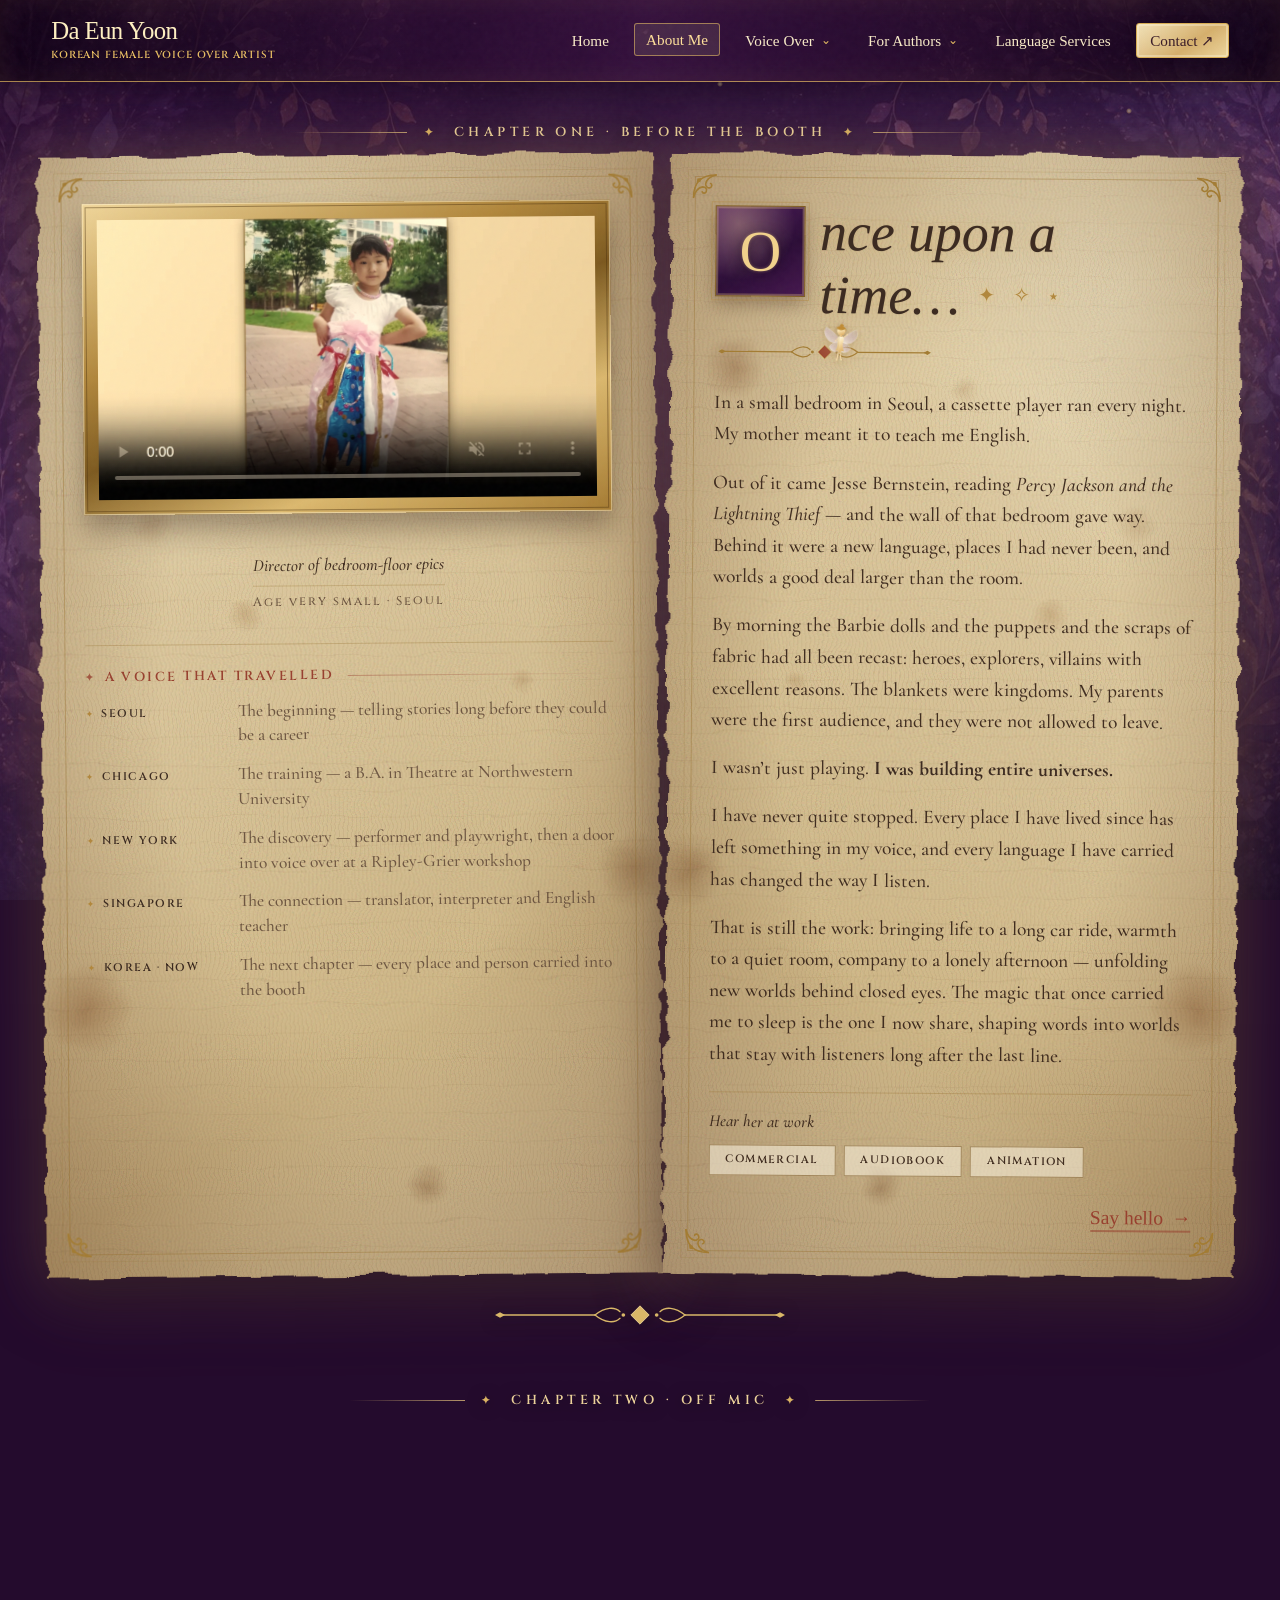
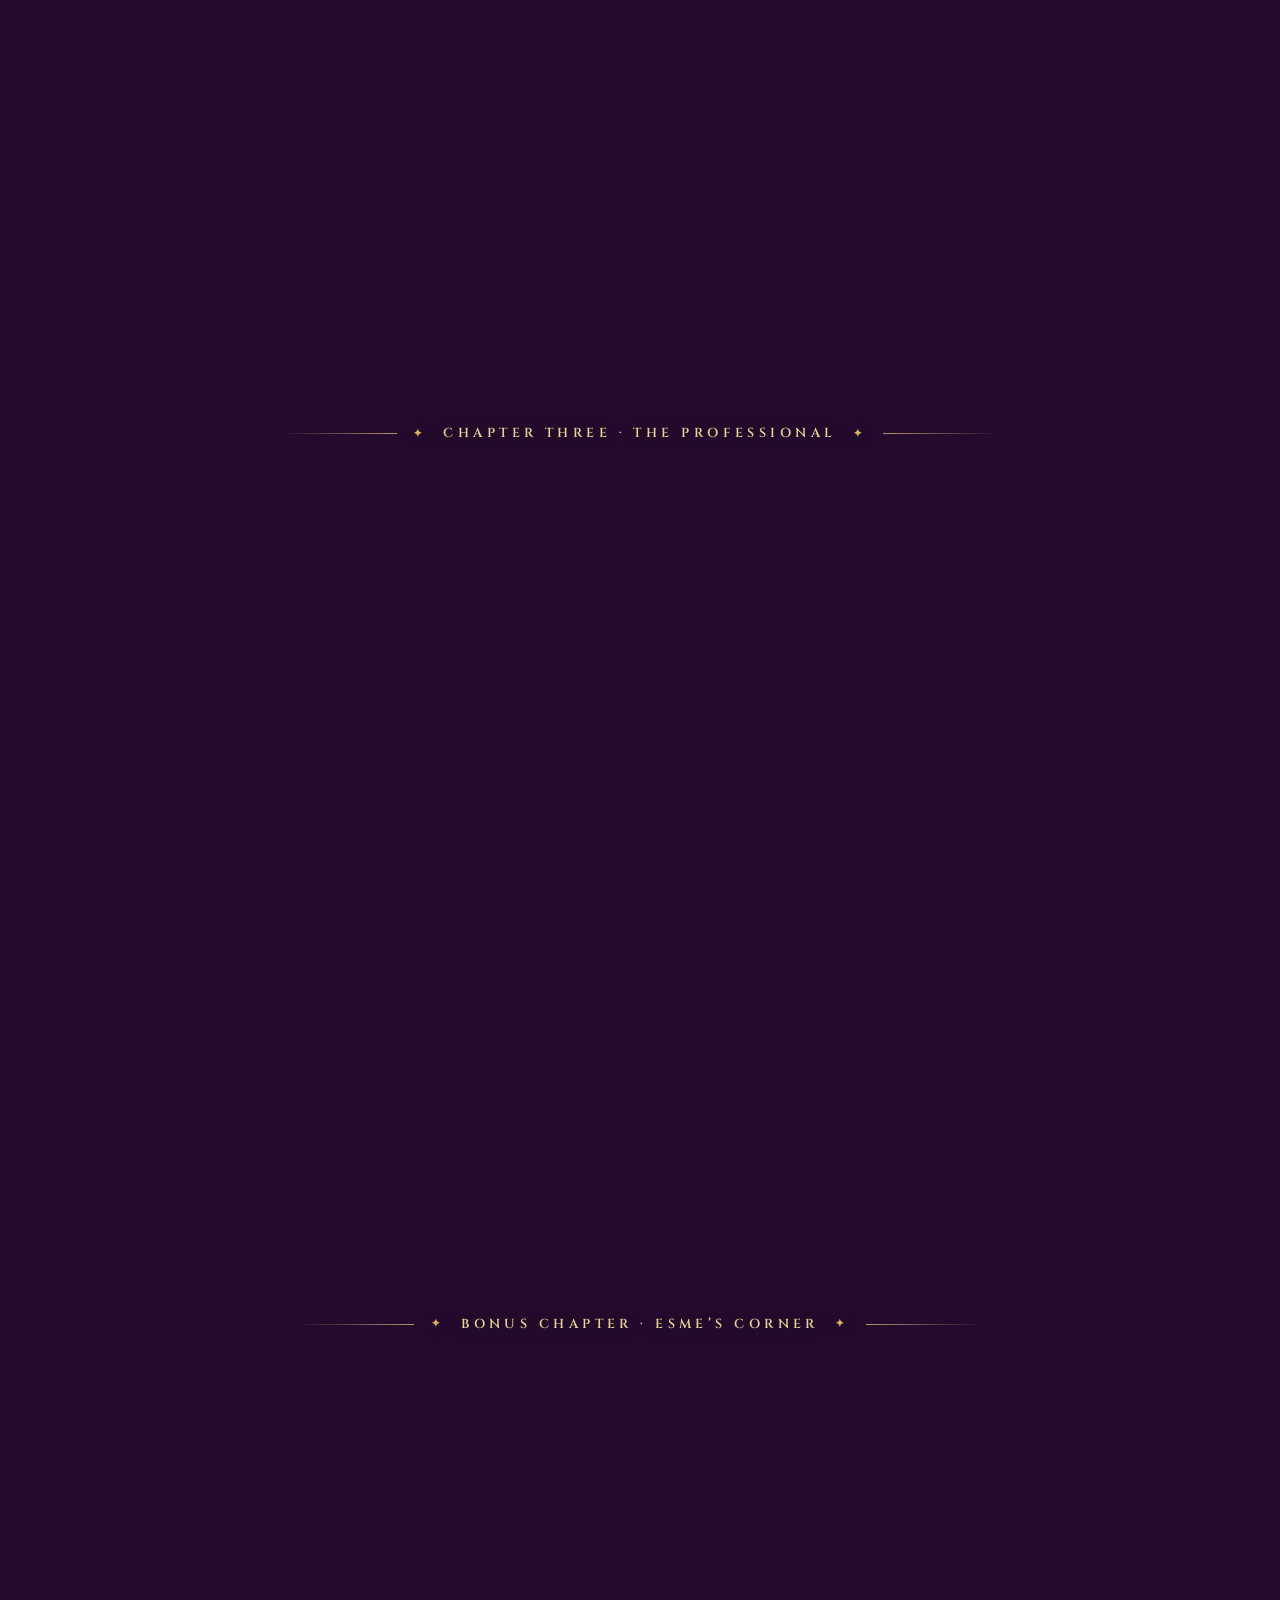
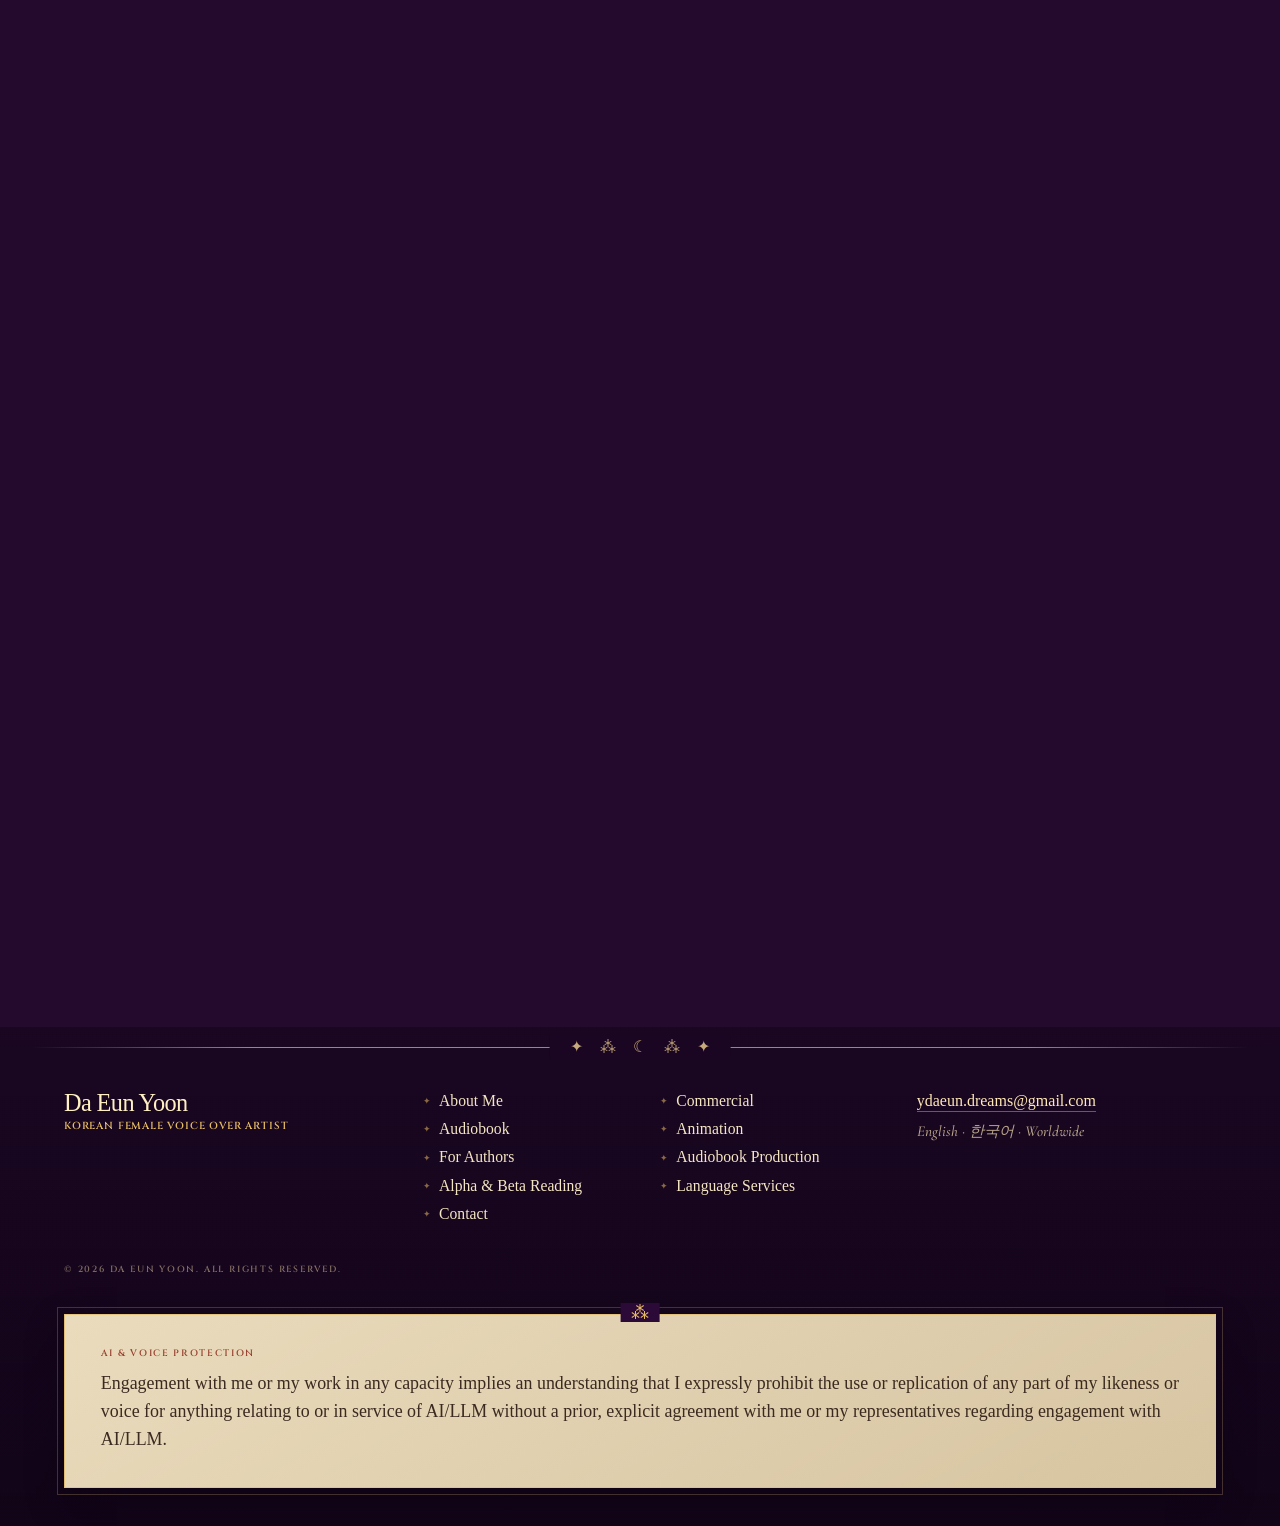
==== commit 213f3515: "Her grandmother's painting joins the letter, and Esme signs her page Da Eun sent photos. The paintin" ====
--- a/about.html
+++ b/about.html
@@ -95,6 +95,7 @@
           <div class="tale-gallery">
             <figure class="tale-scrap"><img src="assets/images/about/illustration.webp" alt="An illustration by Da Eun" loading="lazy" decoding="async" width="1500" height="1500"></figure>
             <figure class="tale-scrap"><img src="assets/images/about/artwork.webp" alt="Artwork by Da Eun" loading="lazy" decoding="async" width="1500" height="1500"></figure>
+            <figure class="tale-scrap"><img src="assets/images/about/life-06.jpg" alt="A painting of one tree split in two — bare and ashen on one side, in full blossom on the other — with a small girl walking toward the bright half" style="object-position: 50% 26%" width="873" height="1100" loading="lazy" decoding="async"></figure>
             <figure class="tale-scrap"><img src="assets/images/about/life-01.webp" alt="A moment from Da Eun's life" loading="lazy" decoding="async" width="1500" height="1478"></figure>
             <figure class="tale-scrap"><img src="assets/images/about/life-02.webp" alt="A moment from Da Eun's travels" loading="lazy" decoding="async" width="1080" height="1295"></figure>
             <figure class="tale-scrap tale-scrap-wide"><img src="assets/images/about/life-wide.webp" alt="A wide life snapshot" loading="lazy" decoding="async" width="1500" height="614"></figure>
@@ -192,6 +193,19 @@
                 <blockquote class="tale-quote">I’m five. I love tuna, cheese, cardboard boxes, and ignoring your calls. My rate? One 25g can of Fancy Feast tuna per hour. Serious meows only.<cite>Esme, feline voice talent</cite></blockquote>
               </div>
               <p class="tale-marginalia"><span>Fine print</span> <em>No other cats in the booth. She has standards.</em> <i aria-hidden="true">✦</i></p>
+
+              <svg class="tale-pawprint" viewBox="0 0 64 64" aria-hidden="true" focusable="false">
+                <g fill="currentColor">
+                  <path d="M13 21 C10 16 12 11 16 10 C20 9 23 13 22 18 C21 22 16 25 13 21 Z"/>
+                  <path d="M27 13 C26 8 29 4 33 4 C37 4 39 9 38 13 C37 17 28 18 27 13 Z"/>
+                  <path d="M44 13 C45 8 50 6 53 9 C56 12 55 17 51 19 C47 21 43 18 44 13 Z"/>
+                  <path d="M55 27 C59 25 63 28 62 32 C61 36 57 38 54 36 C51 34 51 29 55 27 Z"/>
+                  <path d="M22 40 C22 32 28 27 35 27 C42 27 48 32 49 39 C50 44 46 47 42 49 C39 50 37 52 34 52 C31 52 29 50 27 48 C24 46 22 44 22 40 Z"/>
+                  <circle cx="18" cy="32" r="1.3"/>
+                  <circle cx="52" cy="45" r="1.1"/>
+                  <circle cx="30" cy="57" r="1"/>
+                </g>
+              </svg>
             </div>
           </div>
         </div>
--- a/styles.css
+++ b/styles.css
@@ -2023,6 +2023,10 @@
 /* Set as a book cover, from her references: gold lettering on the deep plum
    the versals already wear, held in a gilt frame with corner scrolls. The
    name is the brightest thing on the leaf, which is the point of a cover. */
+/* Set as a book cover, from her references: gold lettering on deep plum
+   cloth. Flat and matte on purpose — a real cover has grain, not a light
+   sweep — so the ground is one colour with the paper's own fibre texture
+   pressed into it, and only the edges darken, the way boards do. */
 .tale-byline-open {
   position: relative;
   margin: 0 0 clamp(1.4rem, 2.2vw, 2rem);
@@ -2031,22 +2035,27 @@
   border: 1px solid var(--gilt-deep);
   outline: 1px solid rgba(177, 135, 60, .45);
   outline-offset: 4px;
-  background:
-    url("data:image/svg+xml,%3Csvg xmlns='http://www.w3.org/2000/svg' viewBox='0 0 40 40'%3E%3Cg transform='translate(0 0)'%3E%3Cg fill='none' stroke='%23d9b768' stroke-width='2.1' stroke-linecap='round'%3E%3Cpath d='M5 35 C5 15 15 5 35 5'/%3E%3Cpath d='M35 5 C27 7 22 11 21 17 C21 21 24 23 27 22 C30 21 30 17 27.5 16.5'/%3E%3Cpath d='M5 35 C7 27 11 22 17 21 C21 21 23 24 22 27 C21 30 17 30 16.5 27.5'/%3E%3C/g%3E%3Cpath d='M12 8 L15 12 L12 16 L9 12 Z' fill='%23d9b768' transform='rotate(45 12 12)'/%3E%3C/g%3E%3C/svg%3E") left 7px top 7px / 24px 24px no-repeat,
-    url("data:image/svg+xml,%3Csvg xmlns='http://www.w3.org/2000/svg' viewBox='0 0 40 40'%3E%3Cg transform='translate(40 0) scale(-1 1)'%3E%3Cg fill='none' stroke='%23d9b768' stroke-width='2.1' stroke-linecap='round'%3E%3Cpath d='M5 35 C5 15 15 5 35 5'/%3E%3Cpath d='M35 5 C27 7 22 11 21 17 C21 21 24 23 27 22 C30 21 30 17 27.5 16.5'/%3E%3Cpath d='M5 35 C7 27 11 22 17 21 C21 21 23 24 22 27 C21 30 17 30 16.5 27.5'/%3E%3C/g%3E%3Cpath d='M12 8 L15 12 L12 16 L9 12 Z' fill='%23d9b768' transform='rotate(45 12 12)'/%3E%3C/g%3E%3C/svg%3E") right 7px top 7px / 24px 24px no-repeat,
-    url("data:image/svg+xml,%3Csvg xmlns='http://www.w3.org/2000/svg' viewBox='0 0 40 40'%3E%3Cg transform='translate(0 40) scale(1 -1)'%3E%3Cg fill='none' stroke='%23d9b768' stroke-width='2.1' stroke-linecap='round'%3E%3Cpath d='M5 35 C5 15 15 5 35 5'/%3E%3Cpath d='M35 5 C27 7 22 11 21 17 C21 21 24 23 27 22 C30 21 30 17 27.5 16.5'/%3E%3Cpath d='M5 35 C7 27 11 22 17 21 C21 21 23 24 22 27 C21 30 17 30 16.5 27.5'/%3E%3C/g%3E%3Cpath d='M12 8 L15 12 L12 16 L9 12 Z' fill='%23d9b768' transform='rotate(45 12 12)'/%3E%3C/g%3E%3C/svg%3E") left 7px bottom 7px / 24px 24px no-repeat,
-    url("data:image/svg+xml,%3Csvg xmlns='http://www.w3.org/2000/svg' viewBox='0 0 40 40'%3E%3Cg transform='rotate(180 20 20)'%3E%3Cg fill='none' stroke='%23d9b768' stroke-width='2.1' stroke-linecap='round'%3E%3Cpath d='M5 35 C5 15 15 5 35 5'/%3E%3Cpath d='M35 5 C27 7 22 11 21 17 C21 21 24 23 27 22 C30 21 30 17 27.5 16.5'/%3E%3Cpath d='M5 35 C7 27 11 22 17 21 C21 21 23 24 22 27 C21 30 17 30 16.5 27.5'/%3E%3C/g%3E%3Cpath d='M12 8 L15 12 L12 16 L9 12 Z' fill='%23d9b768' transform='rotate(45 12 12)'/%3E%3C/g%3E%3C/svg%3E") right 7px bottom 7px / 24px 24px no-repeat,
-    radial-gradient(circle at 26% 18%, rgba(255, 226, 160, .22), transparent 55%),
-    linear-gradient(150deg, #52215f, #2b0d36 58%, #46184f);
+  background-color: #3b1247;
+  background-image:
+    url("data:image/svg+xml,%3Csvg xmlns='http://www.w3.org/2000/svg' viewBox='0 0 40 40'%3E%3Cg transform='translate(0 0)'%3E%3Cg fill='none' stroke='%23d9b768' stroke-width='2.1' stroke-linecap='round'%3E%3Cpath d='M5 35 C5 15 15 5 35 5'/%3E%3Cpath d='M35 5 C27 7 22 11 21 17 C21 21 24 23 27 22 C30 21 30 17 27.5 16.5'/%3E%3Cpath d='M5 35 C7 27 11 22 17 21 C21 21 23 24 22 27 C21 30 17 30 16.5 27.5'/%3E%3C/g%3E%3Cpath d='M12 8 L15 12 L12 16 L9 12 Z' fill='%23d9b768' transform='rotate(45 12 12)'/%3E%3C/g%3E%3C/svg%3E") left 7px top 7px / 24px 24px,
+    url("data:image/svg+xml,%3Csvg xmlns='http://www.w3.org/2000/svg' viewBox='0 0 40 40'%3E%3Cg transform='translate(40 0) scale(-1 1)'%3E%3Cg fill='none' stroke='%23d9b768' stroke-width='2.1' stroke-linecap='round'%3E%3Cpath d='M5 35 C5 15 15 5 35 5'/%3E%3Cpath d='M35 5 C27 7 22 11 21 17 C21 21 24 23 27 22 C30 21 30 17 27.5 16.5'/%3E%3Cpath d='M5 35 C7 27 11 22 17 21 C21 21 23 24 22 27 C21 30 17 30 16.5 27.5'/%3E%3C/g%3E%3Cpath d='M12 8 L15 12 L12 16 L9 12 Z' fill='%23d9b768' transform='rotate(45 12 12)'/%3E%3C/g%3E%3C/svg%3E") right 7px top 7px / 24px 24px,
+    url("data:image/svg+xml,%3Csvg xmlns='http://www.w3.org/2000/svg' viewBox='0 0 40 40'%3E%3Cg transform='translate(0 40) scale(1 -1)'%3E%3Cg fill='none' stroke='%23d9b768' stroke-width='2.1' stroke-linecap='round'%3E%3Cpath d='M5 35 C5 15 15 5 35 5'/%3E%3Cpath d='M35 5 C27 7 22 11 21 17 C21 21 24 23 27 22 C30 21 30 17 27.5 16.5'/%3E%3Cpath d='M5 35 C7 27 11 22 17 21 C21 21 23 24 22 27 C21 30 17 30 16.5 27.5'/%3E%3C/g%3E%3Cpath d='M12 8 L15 12 L12 16 L9 12 Z' fill='%23d9b768' transform='rotate(45 12 12)'/%3E%3C/g%3E%3C/svg%3E") left 7px bottom 7px / 24px 24px,
+    url("data:image/svg+xml,%3Csvg xmlns='http://www.w3.org/2000/svg' viewBox='0 0 40 40'%3E%3Cg transform='rotate(180 20 20)'%3E%3Cg fill='none' stroke='%23d9b768' stroke-width='2.1' stroke-linecap='round'%3E%3Cpath d='M5 35 C5 15 15 5 35 5'/%3E%3Cpath d='M35 5 C27 7 22 11 21 17 C21 21 24 23 27 22 C30 21 30 17 27.5 16.5'/%3E%3Cpath d='M5 35 C7 27 11 22 17 21 C21 21 23 24 22 27 C21 30 17 30 16.5 27.5'/%3E%3C/g%3E%3Cpath d='M12 8 L15 12 L12 16 L9 12 Z' fill='%23d9b768' transform='rotate(45 12 12)'/%3E%3C/g%3E%3C/svg%3E") right 7px bottom 7px / 24px 24px,
+    var(--fiber);
+  background-repeat: no-repeat, no-repeat, no-repeat, no-repeat, repeat;
+  background-size: 24px 24px, 24px 24px, 24px 24px, 24px 24px, 190px 190px;
+  background-blend-mode: normal, normal, normal, normal, soft-light;
   box-shadow:
     inset 0 0 0 2px rgba(232, 197, 128, .3),
+    inset 0 0 30px rgba(12, 0, 18, .5),
     0 10px 22px rgba(20, 4, 28, .42);
 }
 
 .tale-byline-open .tale-name {
   font-size: clamp(2.4rem, 3.4vw, 3.5rem);
   color: #f2d28c;
-  text-shadow: 0 2px 14px rgba(18, 2, 24, .65), 0 0 2px rgba(242, 210, 140, .45);
+  /* foil sits ON the cloth: one crisp press shadow, no halo */
+  text-shadow: 0 1px 0 rgba(14, 0, 20, .55);
 }
 
 .tale-byline-open .tale-epithet {
@@ -2297,3 +2306,57 @@
 .tale-letter-body strong { color: var(--rubric); font-weight: 600; }
 
 .tale-salutation { color: var(--rubric); }
+
+/* --- The keepsake in the letter ------------------------------------------ */
+/* Her painting for her grandmother sits beside the paragraphs that tell that
+   story, mounted like a photograph slipped into the letter. object-position
+   crops the last sliver of desk out of the shot. */
+.tale-keepsake {
+  float: right;
+  width: min(235px, 42%);
+  margin: .3rem 0 .9rem clamp(1.1rem, 2vw, 1.8rem);
+  padding: 8px 8px 11px;
+  background: rgba(255, 250, 235, .92);
+  border: 1px solid rgba(150, 112, 48, .38);
+  box-shadow: 0 7px 16px rgba(70, 44, 22, .28);
+  transform: rotate(1.4deg);
+}
+
+.tale-keepsake img {
+  display: block;
+  width: 100%;
+  height: auto;
+  aspect-ratio: 780 / 1005;
+  object-fit: cover;
+  object-position: top;
+}
+
+.tale-keepsake figcaption {
+  margin-top: .55rem;
+  color: var(--sepia-soft);
+  font: italic 500 .98rem/1.45 var(--hand);
+  text-align: center;
+}
+
+/* the signoff divider already clears its own line; make it clear the float */
+.tale-letter .tale-signoff { clear: both; }
+
+@media (max-width: 620px) {
+  .tale-keepsake {
+    float: none;
+    width: min(280px, 86%);
+    margin: 1.1rem auto 1.2rem;
+  }
+}
+
+/* Esme signs her section the way Da Eun seals hers — one inked paw, pressed a
+   little crooked, the way a stamp actually lands. */
+.tale-pawprint {
+  display: block;
+  width: clamp(46px, 4vw, 58px);
+  height: auto;
+  margin: clamp(.9rem, 1.5vw, 1.3rem) 0 0 auto;
+  color: rgba(74, 53, 39, .78);
+  mix-blend-mode: multiply;
+  transform: rotate(-14deg);
+}
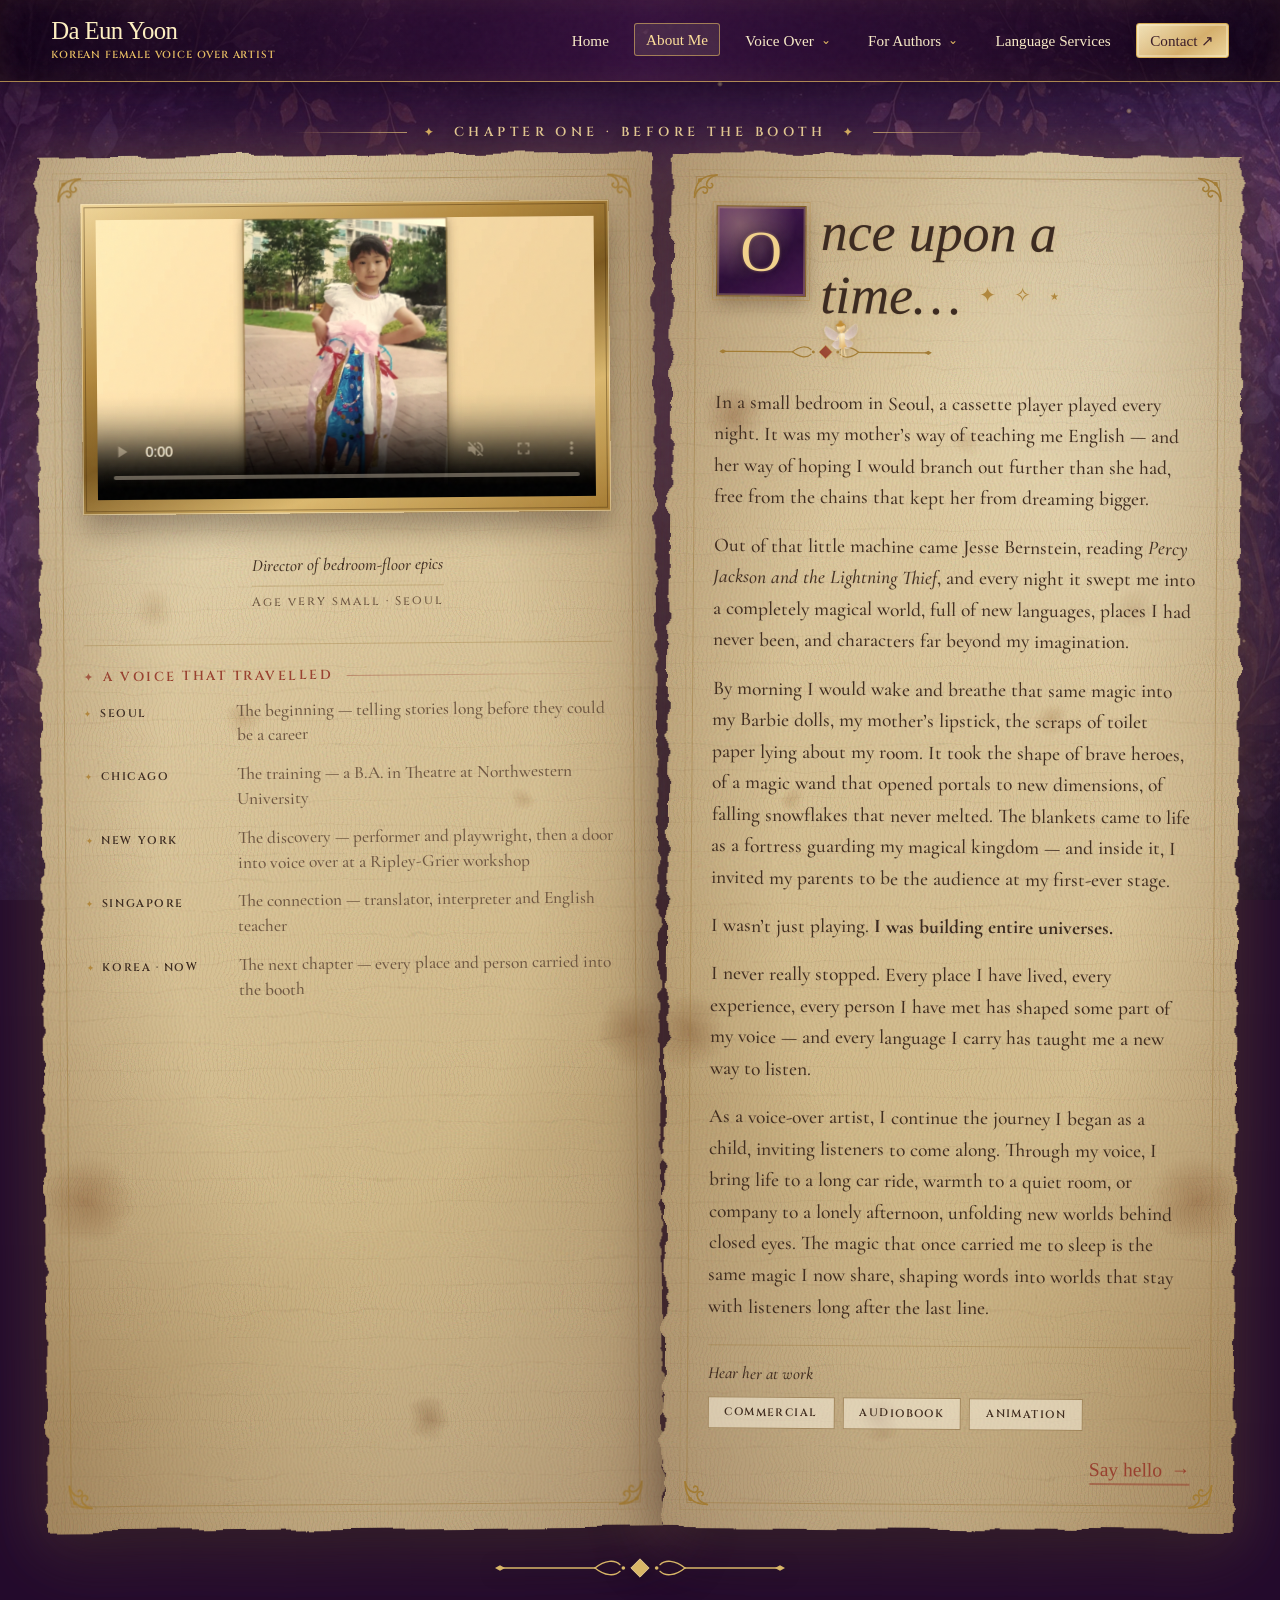
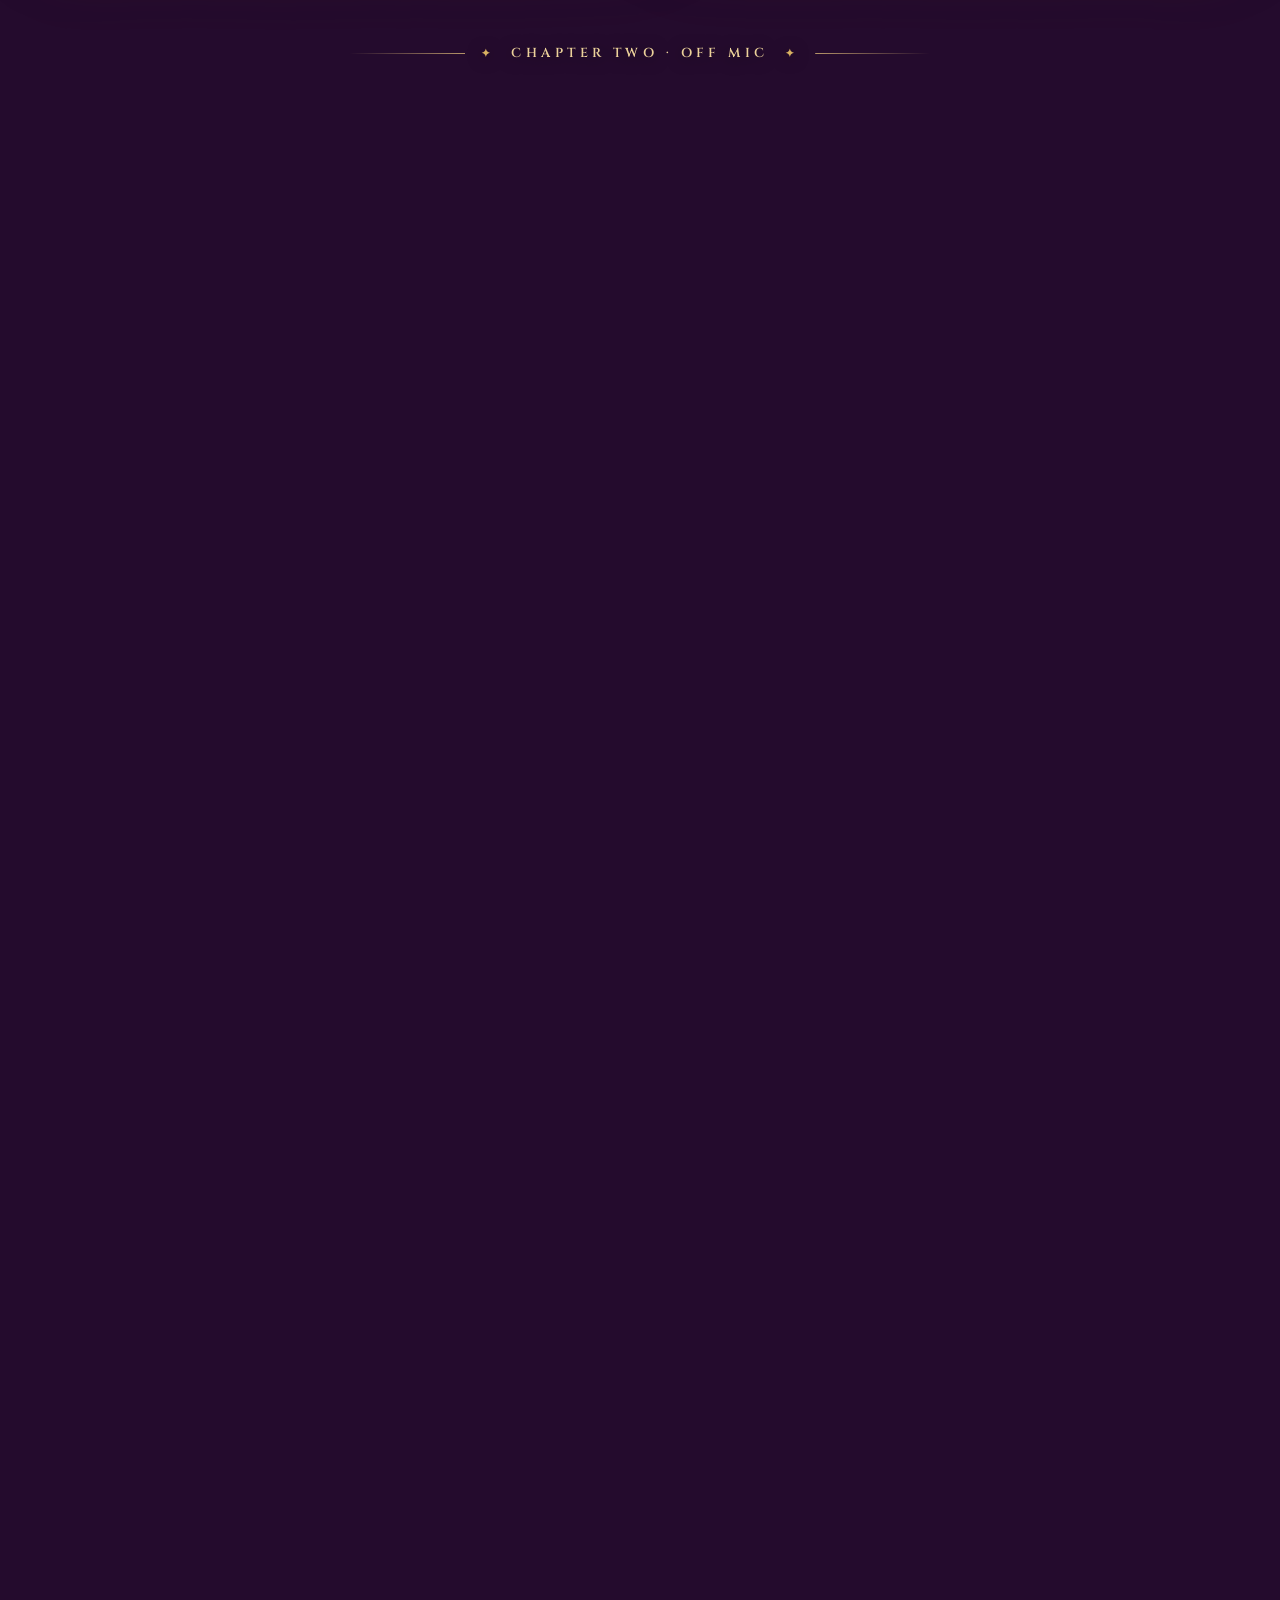
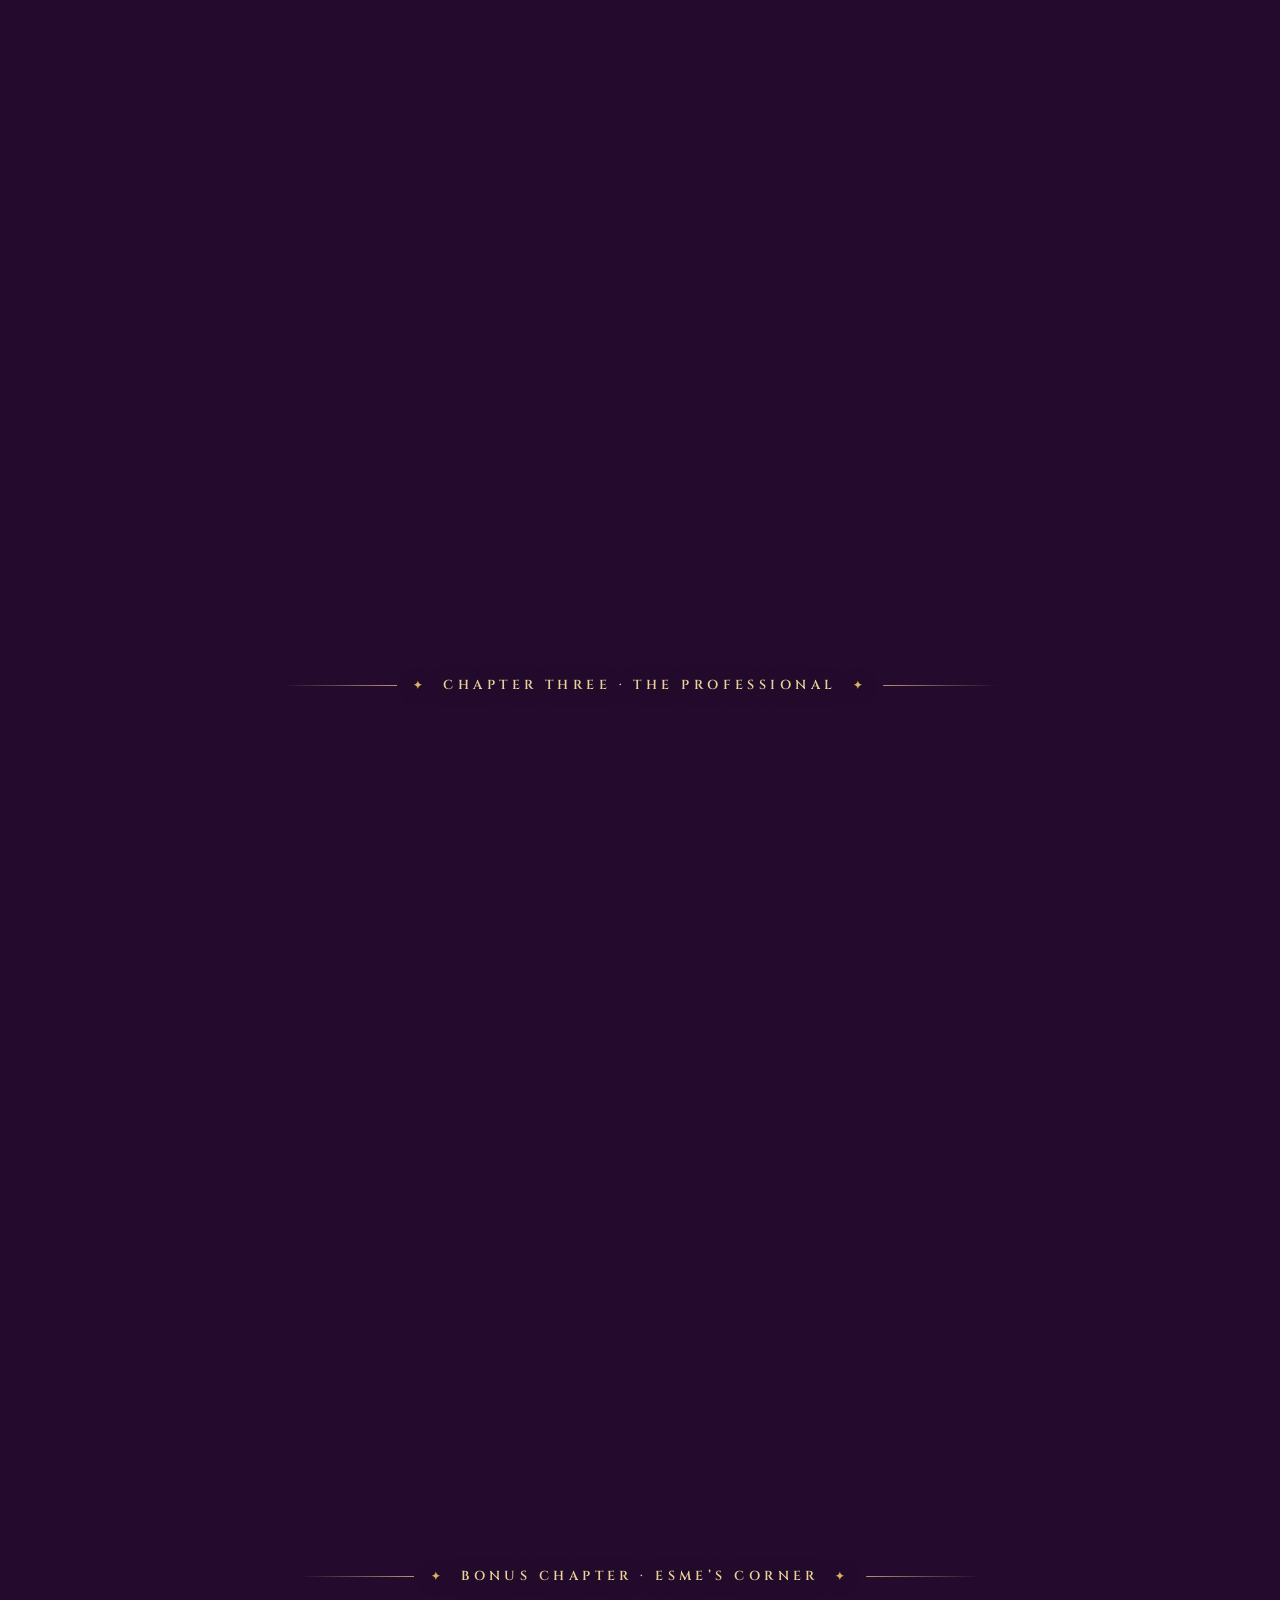
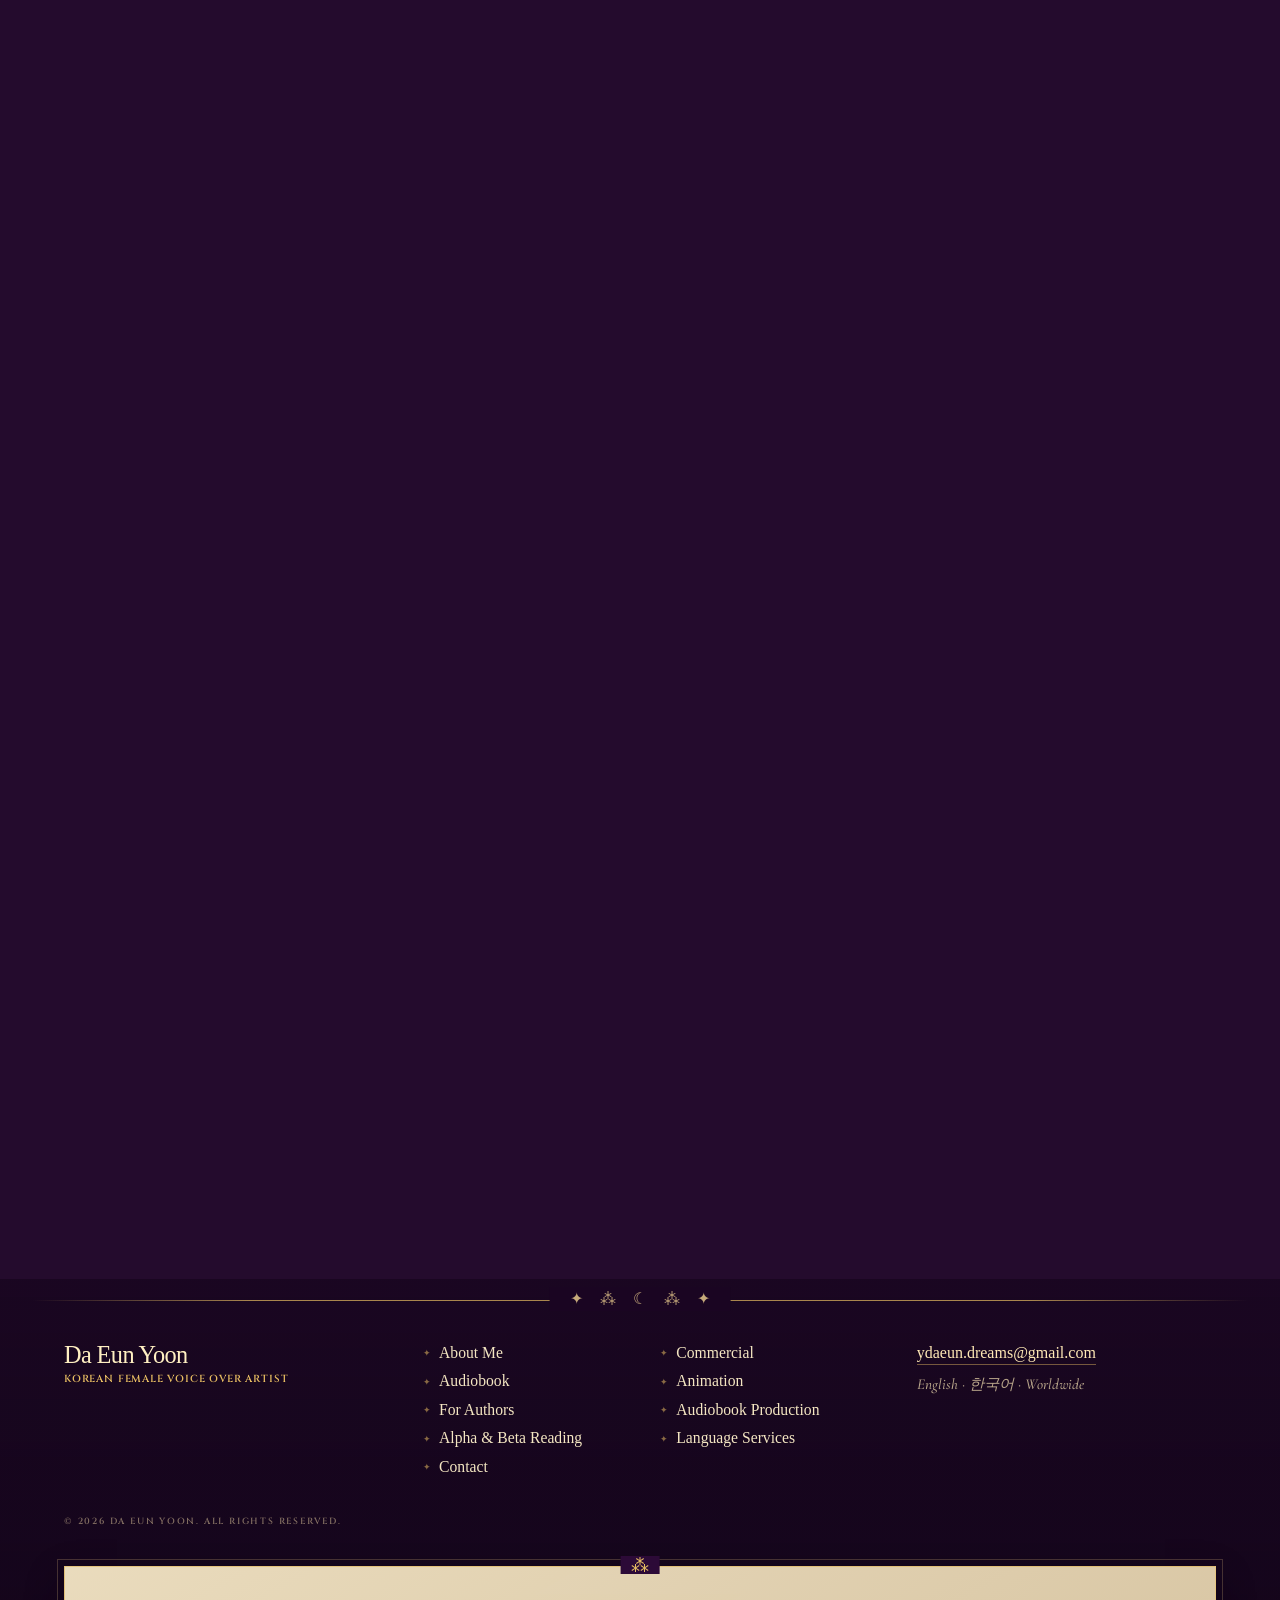
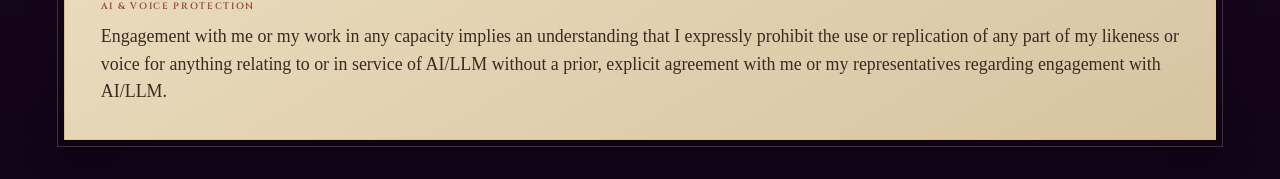
==== commit 3a8875da: "Her childhood, in her own words Da Eun rewrote the story under "Once upon a time…" and the new detai" ====
--- a/about.html
+++ b/about.html
@@ -57,12 +57,12 @@
             <h1 class="tale-opening tale-opening-solo" id="about-opening-line"><b class="tale-versal">O</b>nce upon a time… <i class="tale-h1-stars" aria-hidden="true">✦ ✧ ⋆</i></h1>
 
             <div class="tale-prose">
-              <p>In a small bedroom in Seoul, a cassette player ran every night. My mother meant it to teach me English.</p>
-              <p>Out of it came Jesse Bernstein, reading <em>Percy Jackson and the Lightning Thief</em> — and the wall of that bedroom gave way. Behind it were a new language, places I had never been, and worlds a good deal larger than the room.</p>
-              <p>By morning the Barbie dolls and the puppets and the scraps of fabric had all been recast: heroes, explorers, villains with excellent reasons. The blankets were kingdoms. My parents were the first audience, and they were not allowed to leave.</p>
+              <p>In a small bedroom in Seoul, a cassette player played every night. It was my mother’s way of teaching me English — and her way of hoping I would branch out further than she had, free from the chains that kept her from dreaming bigger.</p>
+              <p>Out of that little machine came Jesse Bernstein, reading <em>Percy Jackson and the Lightning Thief</em>, and every night it swept me into a completely magical world, full of new languages, places I had never been, and characters far beyond my imagination.</p>
+              <p>By morning I would wake and breathe that same magic into my Barbie dolls, my mother’s lipstick, the scraps of toilet paper lying about my room. It took the shape of brave heroes, of a magic wand that opened portals to new dimensions, of falling snowflakes that never melted. The blankets came to life as a fortress guarding my magical kingdom — and inside it, I invited my parents to be the audience at my first-ever stage.</p>
               <p>I wasn’t just playing. <strong>I was building entire universes.</strong></p>
-              <p>I have never quite stopped. Every place I have lived since has left something in my voice, and every language I have carried has changed the way I listen.</p>
-              <p>That is still the work: bringing life to a long car ride, warmth to a quiet room, company to a lonely afternoon — unfolding new worlds behind closed eyes. The magic that once carried me to sleep is the one I now share, shaping words into worlds that stay with listeners long after the last line.</p>
+              <p>I never really stopped. Every place I have lived, every experience, every person I have met has shaped some part of my voice — and every language I carry has taught me a new way to listen.</p>
+              <p>As a voice-over artist, I continue the journey I began as a child, inviting listeners to come along. Through my voice, I bring life to a long car ride, warmth to a quiet room, or company to a lonely afternoon, unfolding new worlds behind closed eyes. The magic that once carried me to sleep is the same magic I now share, shaping words into worlds that stay with listeners long after the last line.</p>
             </div>
 
             <nav class="tale-more" aria-label="Where to go next">
--- a/styles.css
+++ b/styles.css
@@ -2020,42 +2020,32 @@
    name is the h1 now — it is what a visitor and a search engine both want
    first — and the sentence supports it underneath at a size that no longer
    pushes the demos below the fold. */
-/* Set as a book cover, from her references: gold lettering on the deep plum
-   the versals already wear, held in a gilt frame with corner scrolls. The
-   name is the brightest thing on the leaf, which is the point of a cover. */
-/* Set as a book cover, from her references: gold lettering on deep plum
-   cloth. Flat and matte on purpose — a real cover has grain, not a light
-   sweep — so the ground is one colour with the paper's own fibre texture
-   pressed into it, and only the edges darken, the way boards do. */
+/* A bound cover, third and final pass: her references are tooled leather —
+   a full engraved gold frame running the whole way round, grain in the hide,
+   the lettering pressed in. The frame is one drawn tile, corner and chain,
+   stamped four times by rotation and sliced as a border-image. */
 .tale-byline-open {
   position: relative;
   margin: 0 0 clamp(1.4rem, 2.2vw, 2rem);
   text-align: center;
-  padding: clamp(1.5rem, 2.3vw, 2.1rem) clamp(1rem, 2vw, 2rem) clamp(1.6rem, 2.5vw, 2.2rem);
-  border: 1px solid var(--gilt-deep);
-  outline: 1px solid rgba(177, 135, 60, .45);
-  outline-offset: 4px;
-  background-color: #3b1247;
-  background-image:
-    url("data:image/svg+xml,%3Csvg xmlns='http://www.w3.org/2000/svg' viewBox='0 0 40 40'%3E%3Cg transform='translate(0 0)'%3E%3Cg fill='none' stroke='%23d9b768' stroke-width='2.1' stroke-linecap='round'%3E%3Cpath d='M5 35 C5 15 15 5 35 5'/%3E%3Cpath d='M35 5 C27 7 22 11 21 17 C21 21 24 23 27 22 C30 21 30 17 27.5 16.5'/%3E%3Cpath d='M5 35 C7 27 11 22 17 21 C21 21 23 24 22 27 C21 30 17 30 16.5 27.5'/%3E%3C/g%3E%3Cpath d='M12 8 L15 12 L12 16 L9 12 Z' fill='%23d9b768' transform='rotate(45 12 12)'/%3E%3C/g%3E%3C/svg%3E") left 7px top 7px / 24px 24px,
-    url("data:image/svg+xml,%3Csvg xmlns='http://www.w3.org/2000/svg' viewBox='0 0 40 40'%3E%3Cg transform='translate(40 0) scale(-1 1)'%3E%3Cg fill='none' stroke='%23d9b768' stroke-width='2.1' stroke-linecap='round'%3E%3Cpath d='M5 35 C5 15 15 5 35 5'/%3E%3Cpath d='M35 5 C27 7 22 11 21 17 C21 21 24 23 27 22 C30 21 30 17 27.5 16.5'/%3E%3Cpath d='M5 35 C7 27 11 22 17 21 C21 21 23 24 22 27 C21 30 17 30 16.5 27.5'/%3E%3C/g%3E%3Cpath d='M12 8 L15 12 L12 16 L9 12 Z' fill='%23d9b768' transform='rotate(45 12 12)'/%3E%3C/g%3E%3C/svg%3E") right 7px top 7px / 24px 24px,
-    url("data:image/svg+xml,%3Csvg xmlns='http://www.w3.org/2000/svg' viewBox='0 0 40 40'%3E%3Cg transform='translate(0 40) scale(1 -1)'%3E%3Cg fill='none' stroke='%23d9b768' stroke-width='2.1' stroke-linecap='round'%3E%3Cpath d='M5 35 C5 15 15 5 35 5'/%3E%3Cpath d='M35 5 C27 7 22 11 21 17 C21 21 24 23 27 22 C30 21 30 17 27.5 16.5'/%3E%3Cpath d='M5 35 C7 27 11 22 17 21 C21 21 23 24 22 27 C21 30 17 30 16.5 27.5'/%3E%3C/g%3E%3Cpath d='M12 8 L15 12 L12 16 L9 12 Z' fill='%23d9b768' transform='rotate(45 12 12)'/%3E%3C/g%3E%3C/svg%3E") left 7px bottom 7px / 24px 24px,
-    url("data:image/svg+xml,%3Csvg xmlns='http://www.w3.org/2000/svg' viewBox='0 0 40 40'%3E%3Cg transform='rotate(180 20 20)'%3E%3Cg fill='none' stroke='%23d9b768' stroke-width='2.1' stroke-linecap='round'%3E%3Cpath d='M5 35 C5 15 15 5 35 5'/%3E%3Cpath d='M35 5 C27 7 22 11 21 17 C21 21 24 23 27 22 C30 21 30 17 27.5 16.5'/%3E%3Cpath d='M5 35 C7 27 11 22 17 21 C21 21 23 24 22 27 C21 30 17 30 16.5 27.5'/%3E%3C/g%3E%3Cpath d='M12 8 L15 12 L12 16 L9 12 Z' fill='%23d9b768' transform='rotate(45 12 12)'/%3E%3C/g%3E%3C/svg%3E") right 7px bottom 7px / 24px 24px,
-    var(--fiber);
-  background-repeat: no-repeat, no-repeat, no-repeat, no-repeat, repeat;
-  background-size: 24px 24px, 24px 24px, 24px 24px, 24px 24px, 190px 190px;
-  background-blend-mode: normal, normal, normal, normal, soft-light;
+  padding: clamp(1.2rem, 1.9vw, 1.7rem) clamp(.8rem, 1.6vw, 1.6rem) clamp(1.3rem, 2vw, 1.8rem);
+  border: 24px solid transparent;
+  border-image: url("data:image/svg+xml,%3Csvg xmlns='http://www.w3.org/2000/svg' viewBox='0 0 120 120'%3E%3Cg transform='rotate(0 60 60)'%3E%3Cg fill='none' stroke='%23d9b768' stroke-linecap='round'%3E%3Cpath d='M5 115 L5 5 L115 5' stroke-width='2.6'/%3E%3Cpath d='M13 115 L13 13 L115 13' stroke-width='1.1'/%3E%3Cpath d='M8 8 C16 10 22 14 26 22' stroke-width='1.6'/%3E%3Cpath d='M8 8 C10 16 14 22 22 26' stroke-width='1.6'/%3E%3Cpath d='M26 22 C28 26 28 30 25 33' stroke-width='1.3'/%3E%3Cpath d='M22 26 C26 28 30 28 33 25' stroke-width='1.3'/%3E%3C/g%3E%3Cg fill='%23d9b768'%3E%3Cpath d='M29 29 L34 24 L39 29 L34 34 Z'/%3E%3Ccircle cx='20' cy='9' r='1.7'/%3E%3Ccircle cx='9' cy='20' r='1.7'/%3E%3Cpath d='M48 9 L51.5 5.5 L55 9 L51.5 12.5 Z'/%3E%3Cpath d='M62 9 L65.5 5.5 L69 9 L65.5 12.5 Z'/%3E%3Cpath d='M76 9 L79.5 5.5 L83 9 L79.5 12.5 Z'/%3E%3Ccircle cx='44' cy='9' r='1.2'/%3E%3Ccircle cx='58.5' cy='9' r='1.2'/%3E%3Ccircle cx='72.5' cy='9' r='1.2'/%3E%3Ccircle cx='87' cy='9' r='1.2'/%3E%3C/g%3E%3C/g%3E%3Cg transform='rotate(90 60 60)'%3E%3Cg fill='none' stroke='%23d9b768' stroke-linecap='round'%3E%3Cpath d='M5 115 L5 5 L115 5' stroke-width='2.6'/%3E%3Cpath d='M13 115 L13 13 L115 13' stroke-width='1.1'/%3E%3Cpath d='M8 8 C16 10 22 14 26 22' stroke-width='1.6'/%3E%3Cpath d='M8 8 C10 16 14 22 22 26' stroke-width='1.6'/%3E%3Cpath d='M26 22 C28 26 28 30 25 33' stroke-width='1.3'/%3E%3Cpath d='M22 26 C26 28 30 28 33 25' stroke-width='1.3'/%3E%3C/g%3E%3Cg fill='%23d9b768'%3E%3Cpath d='M29 29 L34 24 L39 29 L34 34 Z'/%3E%3Ccircle cx='20' cy='9' r='1.7'/%3E%3Ccircle cx='9' cy='20' r='1.7'/%3E%3Cpath d='M48 9 L51.5 5.5 L55 9 L51.5 12.5 Z'/%3E%3Cpath d='M62 9 L65.5 5.5 L69 9 L65.5 12.5 Z'/%3E%3Cpath d='M76 9 L79.5 5.5 L83 9 L79.5 12.5 Z'/%3E%3Ccircle cx='44' cy='9' r='1.2'/%3E%3Ccircle cx='58.5' cy='9' r='1.2'/%3E%3Ccircle cx='72.5' cy='9' r='1.2'/%3E%3Ccircle cx='87' cy='9' r='1.2'/%3E%3C/g%3E%3C/g%3E%3Cg transform='rotate(180 60 60)'%3E%3Cg fill='none' stroke='%23d9b768' stroke-linecap='round'%3E%3Cpath d='M5 115 L5 5 L115 5' stroke-width='2.6'/%3E%3Cpath d='M13 115 L13 13 L115 13' stroke-width='1.1'/%3E%3Cpath d='M8 8 C16 10 22 14 26 22' stroke-width='1.6'/%3E%3Cpath d='M8 8 C10 16 14 22 22 26' stroke-width='1.6'/%3E%3Cpath d='M26 22 C28 26 28 30 25 33' stroke-width='1.3'/%3E%3Cpath d='M22 26 C26 28 30 28 33 25' stroke-width='1.3'/%3E%3C/g%3E%3Cg fill='%23d9b768'%3E%3Cpath d='M29 29 L34 24 L39 29 L34 34 Z'/%3E%3Ccircle cx='20' cy='9' r='1.7'/%3E%3Ccircle cx='9' cy='20' r='1.7'/%3E%3Cpath d='M48 9 L51.5 5.5 L55 9 L51.5 12.5 Z'/%3E%3Cpath d='M62 9 L65.5 5.5 L69 9 L65.5 12.5 Z'/%3E%3Cpath d='M76 9 L79.5 5.5 L83 9 L79.5 12.5 Z'/%3E%3Ccircle cx='44' cy='9' r='1.2'/%3E%3Ccircle cx='58.5' cy='9' r='1.2'/%3E%3Ccircle cx='72.5' cy='9' r='1.2'/%3E%3Ccircle cx='87' cy='9' r='1.2'/%3E%3C/g%3E%3C/g%3E%3Cg transform='rotate(270 60 60)'%3E%3Cg fill='none' stroke='%23d9b768' stroke-linecap='round'%3E%3Cpath d='M5 115 L5 5 L115 5' stroke-width='2.6'/%3E%3Cpath d='M13 115 L13 13 L115 13' stroke-width='1.1'/%3E%3Cpath d='M8 8 C16 10 22 14 26 22' stroke-width='1.6'/%3E%3Cpath d='M8 8 C10 16 14 22 22 26' stroke-width='1.6'/%3E%3Cpath d='M26 22 C28 26 28 30 25 33' stroke-width='1.3'/%3E%3Cpath d='M22 26 C26 28 30 28 33 25' stroke-width='1.3'/%3E%3C/g%3E%3Cg fill='%23d9b768'%3E%3Cpath d='M29 29 L34 24 L39 29 L34 34 Z'/%3E%3Ccircle cx='20' cy='9' r='1.7'/%3E%3Ccircle cx='9' cy='20' r='1.7'/%3E%3Cpath d='M48 9 L51.5 5.5 L55 9 L51.5 12.5 Z'/%3E%3Cpath d='M62 9 L65.5 5.5 L69 9 L65.5 12.5 Z'/%3E%3Cpath d='M76 9 L79.5 5.5 L83 9 L79.5 12.5 Z'/%3E%3Ccircle cx='44' cy='9' r='1.2'/%3E%3Ccircle cx='58.5' cy='9' r='1.2'/%3E%3Ccircle cx='72.5' cy='9' r='1.2'/%3E%3Ccircle cx='87' cy='9' r='1.2'/%3E%3C/g%3E%3C/g%3E%3C/svg%3E") 38 round;
+  background-color: #381145;
+  background-image: var(--fiber), var(--fiber);
+  background-size: 190px 190px, 89px 89px;
+  background-blend-mode: soft-light, overlay;
+  background-clip: border-box;
   box-shadow:
-    inset 0 0 0 2px rgba(232, 197, 128, .3),
-    inset 0 0 30px rgba(12, 0, 18, .5),
+    inset 0 0 26px rgba(10, 0, 16, .55),
     0 10px 22px rgba(20, 4, 28, .42);
 }
 
 .tale-byline-open .tale-name {
   font-size: clamp(2.4rem, 3.4vw, 3.5rem);
   color: #f2d28c;
-  /* foil sits ON the cloth: one crisp press shadow, no halo */
-  text-shadow: 0 1px 0 rgba(14, 0, 20, .55);
+  /* foil pressed in: a dark press below, a thread of light catching above */
+  text-shadow: 0 1px 1px rgba(10, 0, 16, .65), 0 -1px 0 rgba(255, 238, 190, .22);
 }
 
 .tale-byline-open .tale-epithet {
@@ -2261,19 +2251,7 @@
 
 /* (merged into the book-cover block above) */
 
-/* the hairlines that sit inside the heavy rules, as on a printed title page */
-.tale-byline-open::before,
-.tale-byline-open::after {
-  content: "";
-  position: absolute;
-  left: 10px;
-  right: 10px;
-  height: 1px;
-  background: rgba(230, 195, 124, .35);
-}
-
-.tale-byline-open::before { top: 4px; }
-.tale-byline-open::after { bottom: 4px; }
+/* the drawn frame carries its own rules; no extra hairlines needed */
 
 /* --- The letter, set the way a book sets a long page --------------------- */
 /* 400 words in stacked, evenly spaced blocks reads as a web page. Books indent
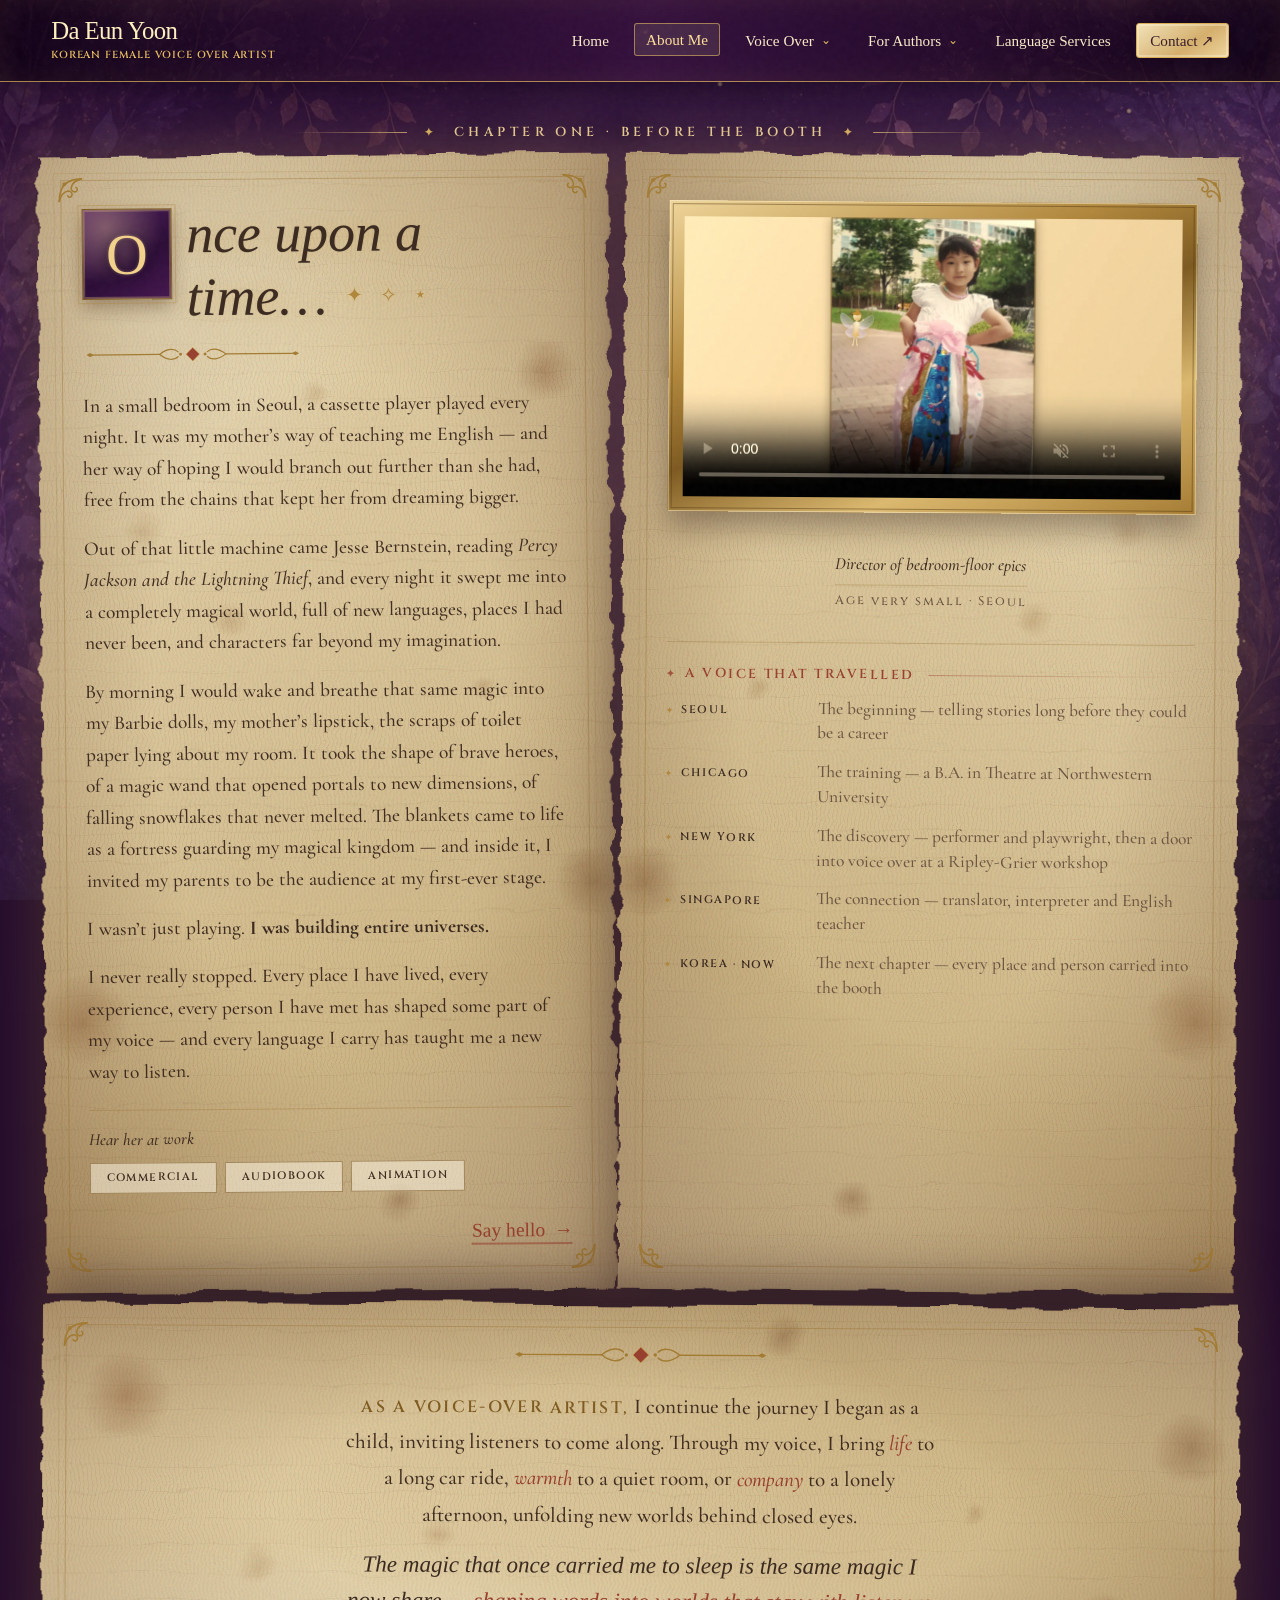
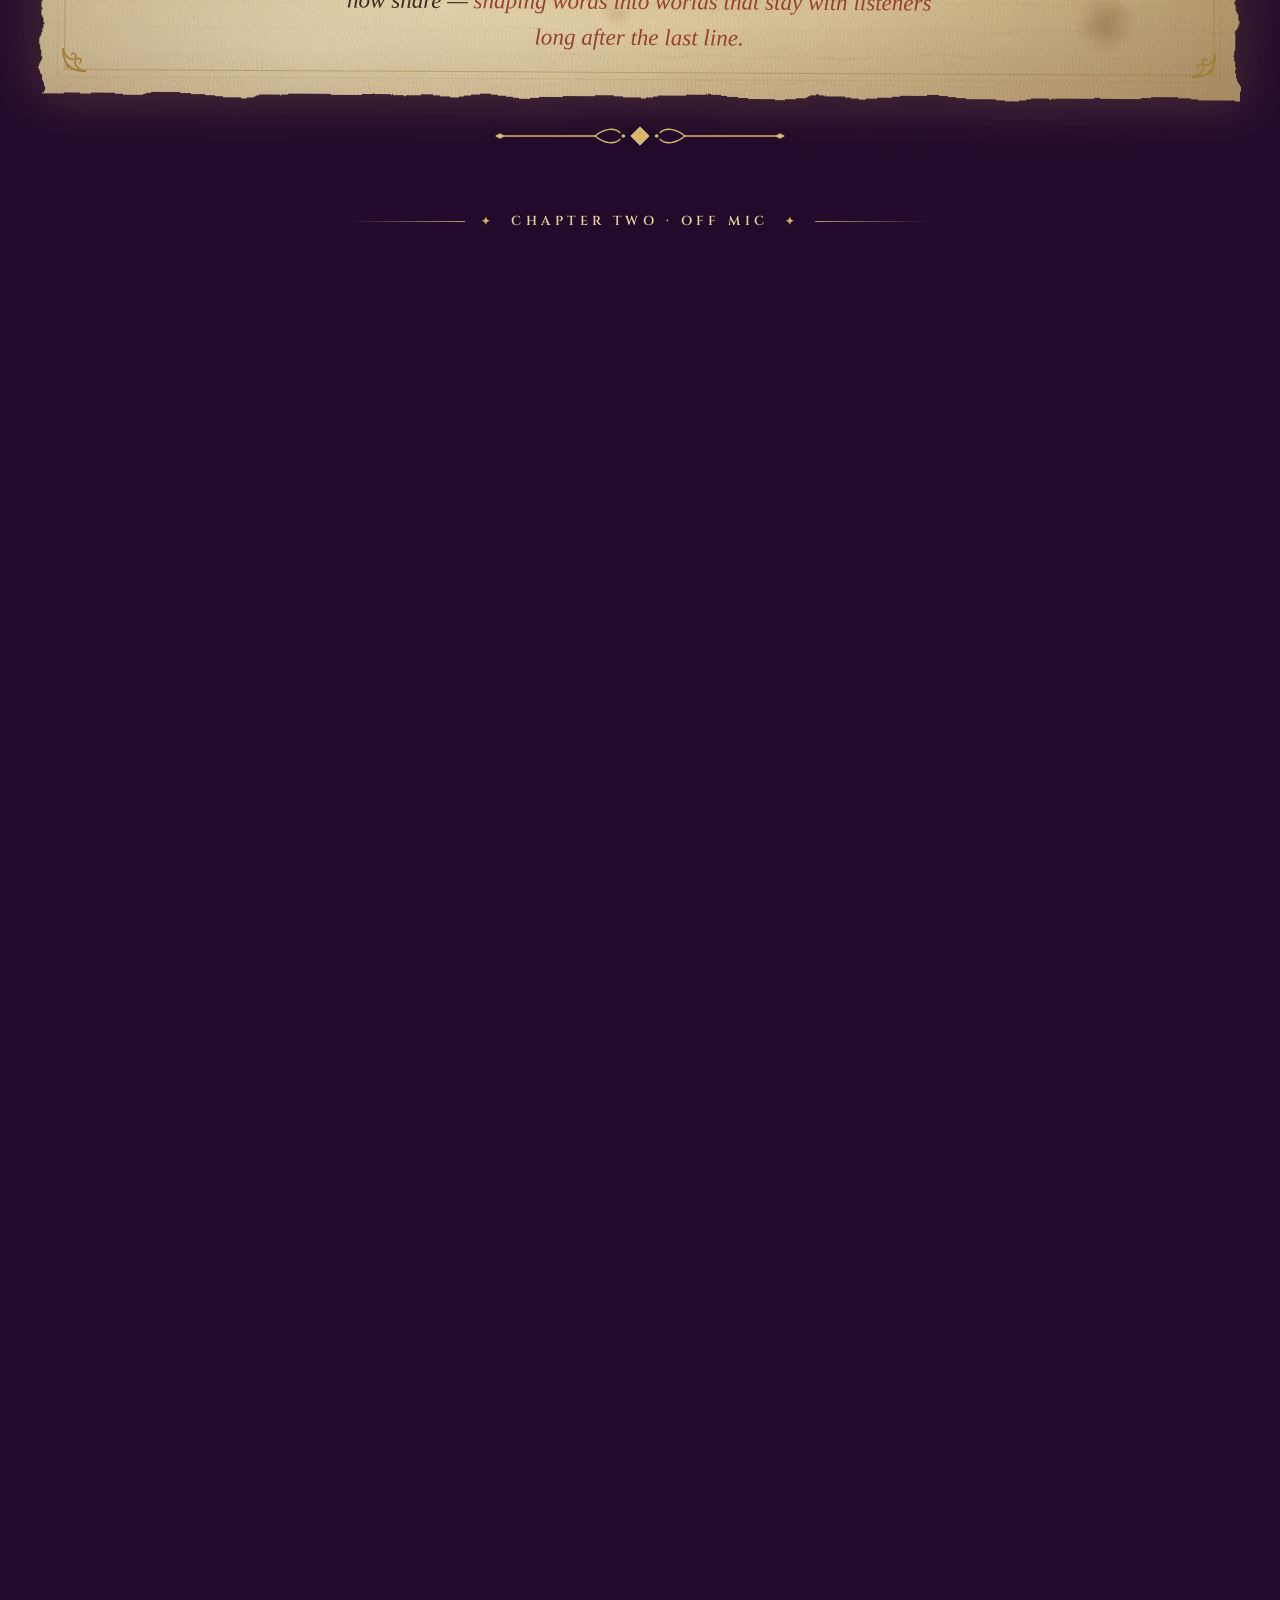
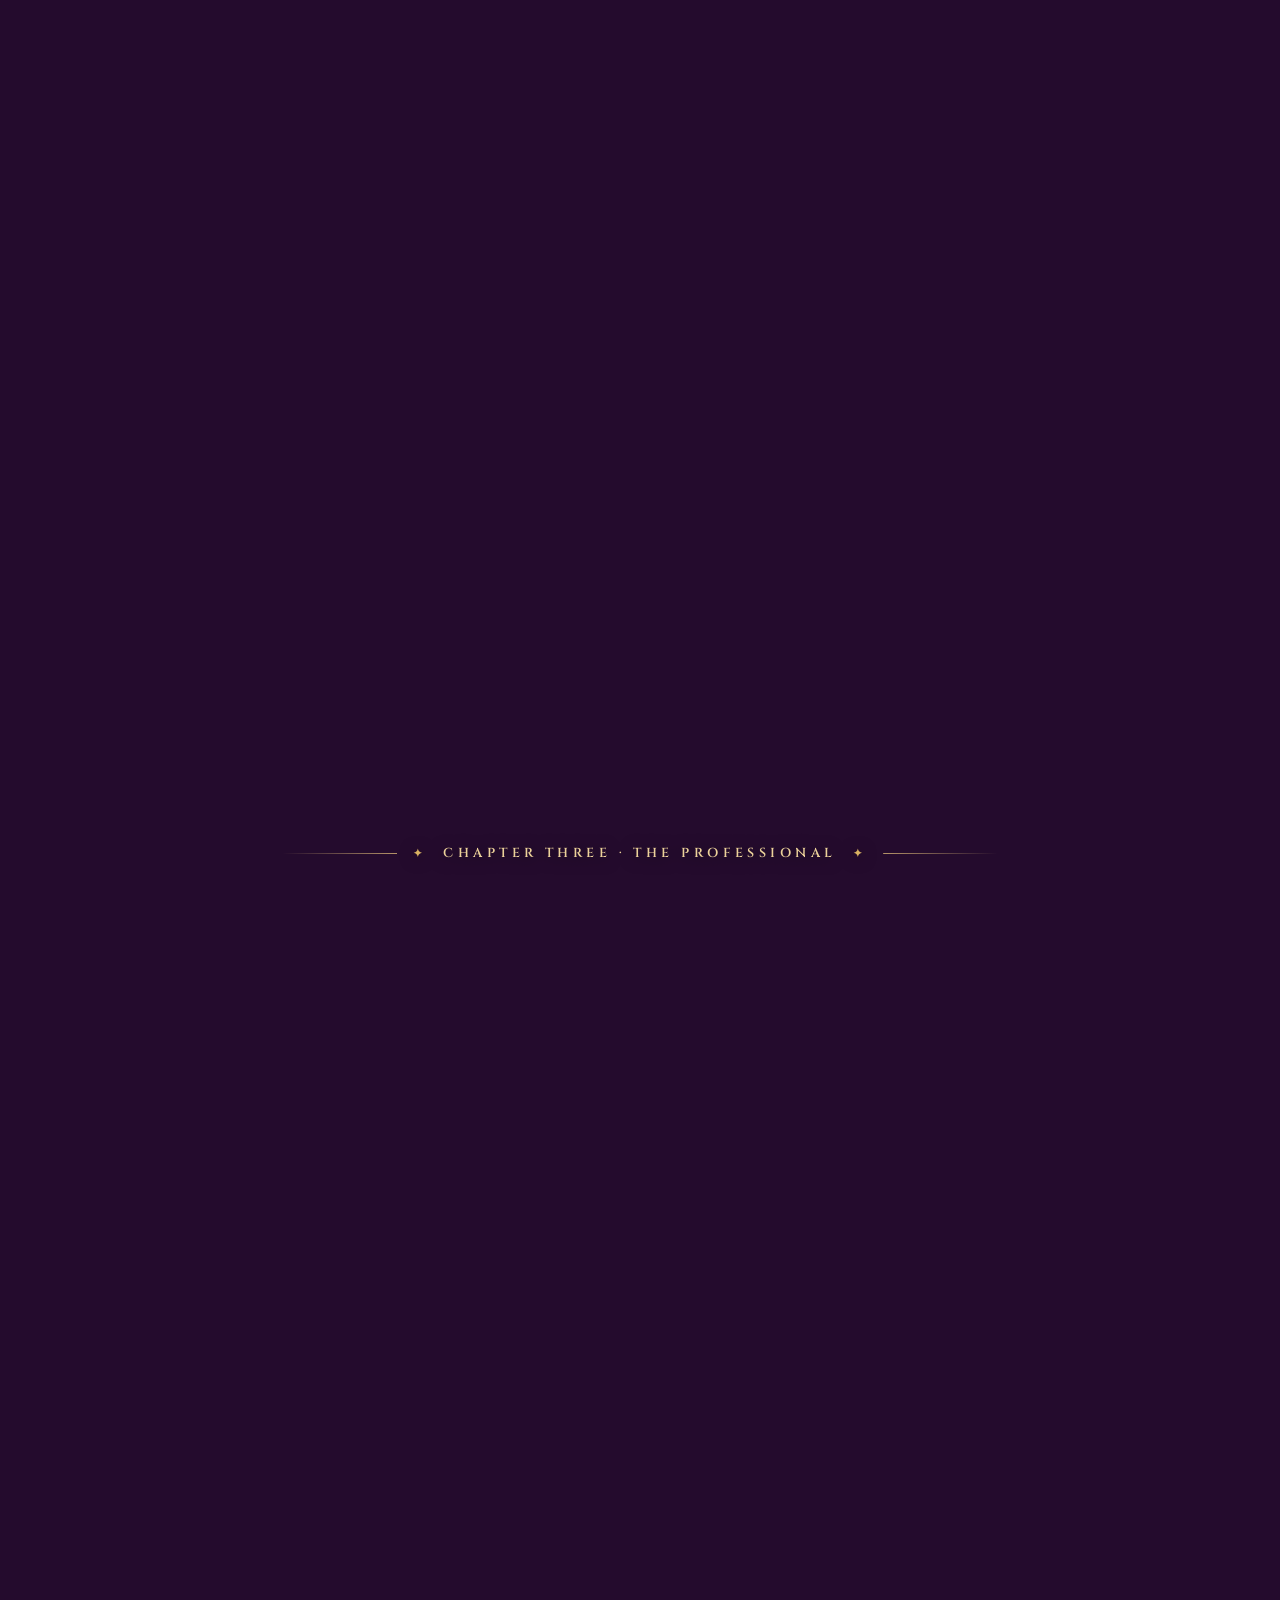
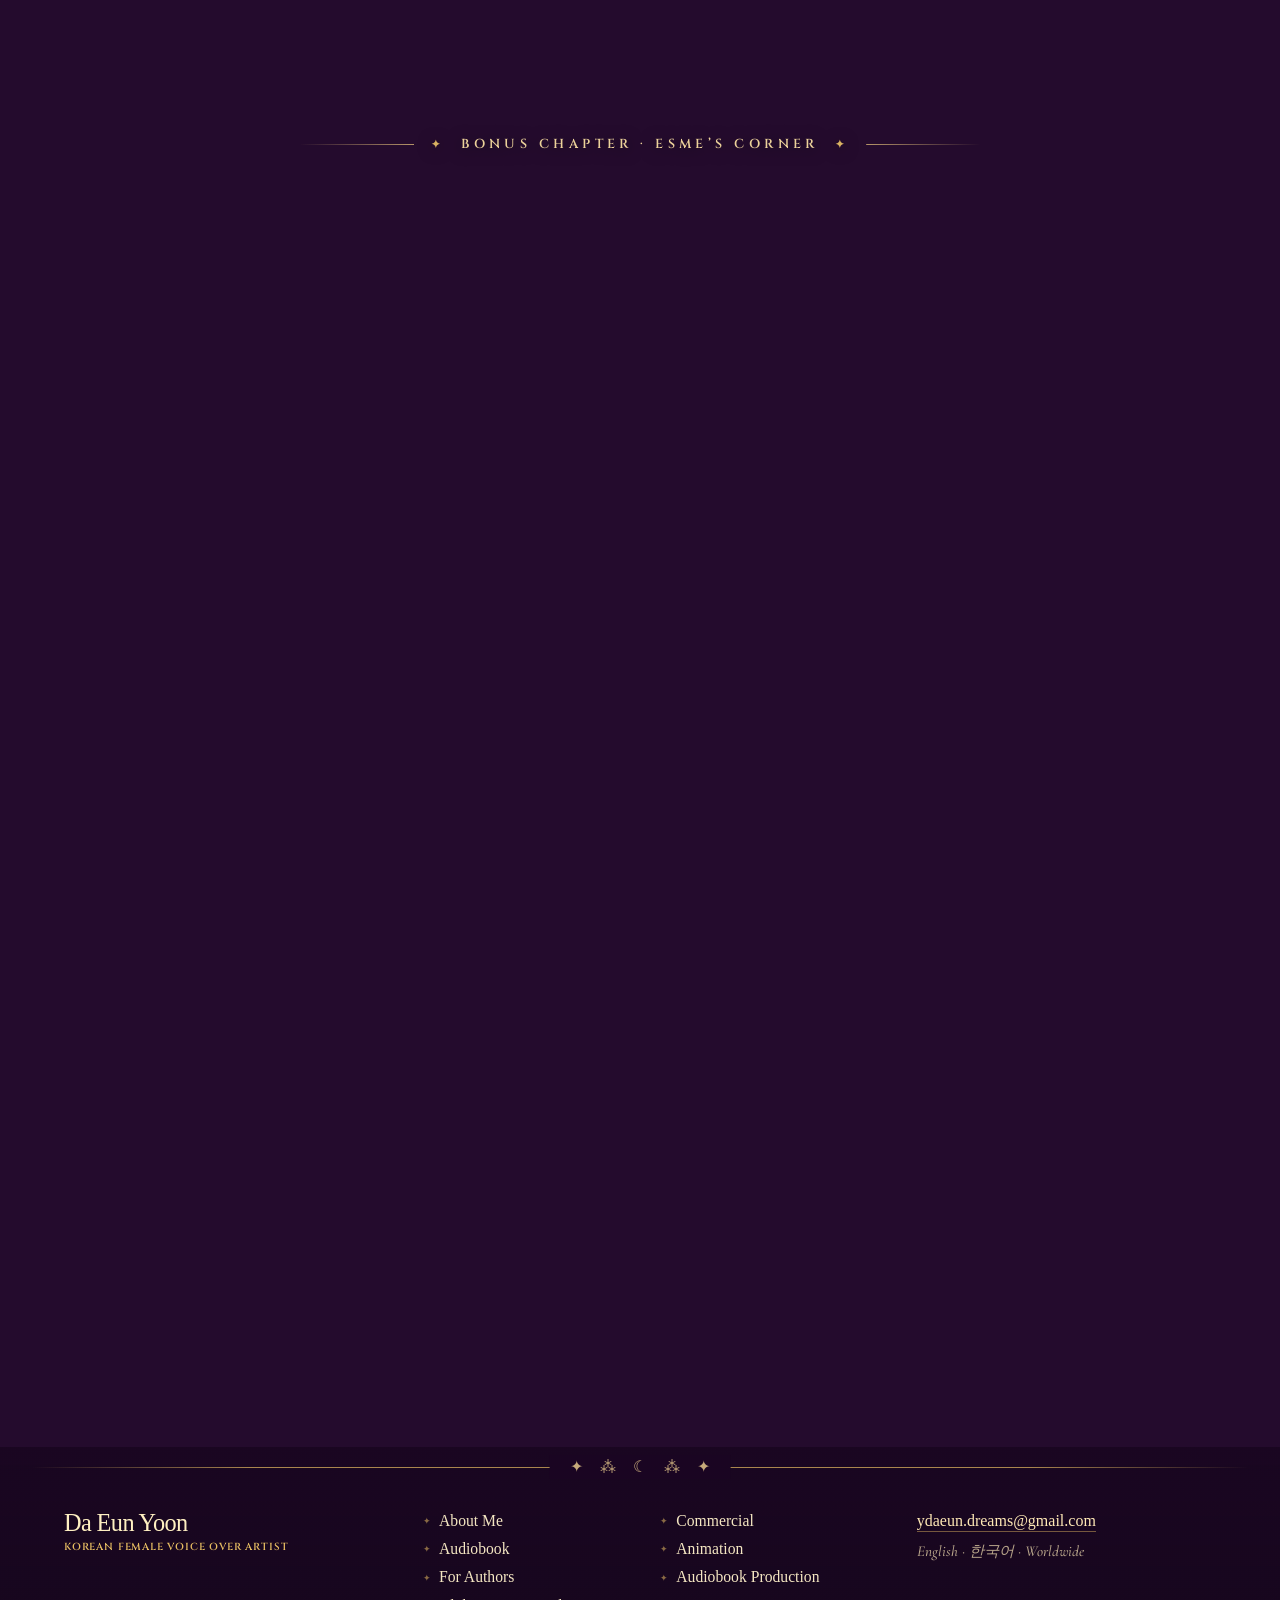
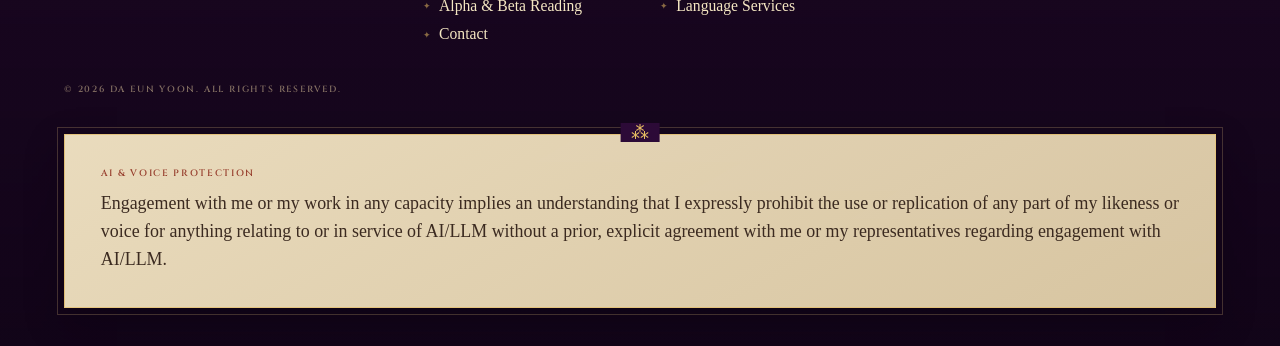
==== commit 6913b6ff: "Story left, film right, and the mission gets its own ground The About spread mirrors: the tale now o" ====
--- a/about.html
+++ b/about.html
@@ -34,6 +34,27 @@
         <article class="tale-leaf tale-leaf-verso reveal">
           <span class="tale-paper" aria-hidden="true"></span>
           <div class="tale-leaf-inner">
+            <h1 class="tale-opening tale-opening-solo" id="about-opening-line"><b class="tale-versal">O</b>nce upon a time… <i class="tale-h1-stars" aria-hidden="true">✦ ✧ ⋆</i></h1>
+
+            <div class="tale-prose">
+              <p>In a small bedroom in Seoul, a cassette player played every night. It was my mother’s way of teaching me English — and her way of hoping I would branch out further than she had, free from the chains that kept her from dreaming bigger.</p>
+              <p>Out of that little machine came Jesse Bernstein, reading <em>Percy Jackson and the Lightning Thief</em>, and every night it swept me into a completely magical world, full of new languages, places I had never been, and characters far beyond my imagination.</p>
+              <p>By morning I would wake and breathe that same magic into my Barbie dolls, my mother’s lipstick, the scraps of toilet paper lying about my room. It took the shape of brave heroes, of a magic wand that opened portals to new dimensions, of falling snowflakes that never melted. The blankets came to life as a fortress guarding my magical kingdom — and inside it, I invited my parents to be the audience at my first-ever stage.</p>
+              <p>I wasn’t just playing. <strong>I was building entire universes.</strong></p>
+              <p>I never really stopped. Every place I have lived, every experience, every person I have met has shaped some part of my voice — and every language I carry has taught me a new way to listen.</p>
+            </div>
+
+            <nav class="tale-more" aria-label="Where to go next">
+              <p>Hear her at work</p>
+              <span><a class="tale-pill" href="commercial.html">Commercial</a><a class="tale-pill" href="audiobook.html">Audiobook</a><a class="tale-pill" href="animation.html">Animation</a></span>
+              <a class="tale-onward" href="contact.html">Say hello <em aria-hidden="true">→</em></a>
+            </nav>
+          </div>
+        </article>
+
+        <article class="tale-leaf tale-leaf-recto reveal delay-1">
+          <span class="tale-paper" aria-hidden="true"></span>
+          <div class="tale-leaf-inner">
             <figure class="tale-figure tale-figure-fill tale-figure-hero">
               <div class="tale-plate">
                 <video class="tale-autoplay" data-autoplay controls muted loop playsinline preload="metadata" poster="assets/images/about/childhood-poster.webp"><source src="assets/video/childhood-story.mp4" type="video/mp4"></video>
@@ -50,29 +71,18 @@
             </dl>
           </div>
         </article>
-
-        <article class="tale-leaf tale-leaf-recto reveal delay-1">
-          <span class="tale-paper" aria-hidden="true"></span>
-          <div class="tale-leaf-inner">
-            <h1 class="tale-opening tale-opening-solo" id="about-opening-line"><b class="tale-versal">O</b>nce upon a time… <i class="tale-h1-stars" aria-hidden="true">✦ ✧ ⋆</i></h1>
-
-            <div class="tale-prose">
-              <p>In a small bedroom in Seoul, a cassette player played every night. It was my mother’s way of teaching me English — and her way of hoping I would branch out further than she had, free from the chains that kept her from dreaming bigger.</p>
-              <p>Out of that little machine came Jesse Bernstein, reading <em>Percy Jackson and the Lightning Thief</em>, and every night it swept me into a completely magical world, full of new languages, places I had never been, and characters far beyond my imagination.</p>
-              <p>By morning I would wake and breathe that same magic into my Barbie dolls, my mother’s lipstick, the scraps of toilet paper lying about my room. It took the shape of brave heroes, of a magic wand that opened portals to new dimensions, of falling snowflakes that never melted. The blankets came to life as a fortress guarding my magical kingdom — and inside it, I invited my parents to be the audience at my first-ever stage.</p>
-              <p>I wasn’t just playing. <strong>I was building entire universes.</strong></p>
-              <p>I never really stopped. Every place I have lived, every experience, every person I have met has shaped some part of my voice — and every language I carry has taught me a new way to listen.</p>
-              <p>As a voice-over artist, I continue the journey I began as a child, inviting listeners to come along. Through my voice, I bring life to a long car ride, warmth to a quiet room, or company to a lonely afternoon, unfolding new worlds behind closed eyes. The magic that once carried me to sleep is the same magic I now share, shaping words into worlds that stay with listeners long after the last line.</p>
-            </div>
-
-            <nav class="tale-more" aria-label="Where to go next">
-              <p>Hear her at work</p>
-              <span><a class="tale-pill" href="commercial.html">Commercial</a><a class="tale-pill" href="audiobook.html">Audiobook</a><a class="tale-pill" href="animation.html">Animation</a></span>
-              <a class="tale-onward" href="contact.html">Say hello <em aria-hidden="true">→</em></a>
-            </nav>
-          </div>
-        </article>
-      </div>
+      </div>
+
+      <article class="tale-leaf tale-slip tale-vow-slip reveal delay-2" aria-label="What the storytelling became">
+        <span class="tale-paper" aria-hidden="true"></span>
+        <div class="tale-leaf-inner">
+          <p class="tale-colophon-mark" aria-hidden="true"></p>
+          <div class="tale-vow">
+            <p><span class="tale-vow-open">As a voice-over artist,</span> I continue the journey I began as a child, inviting listeners to come along. Through my voice, I bring <em>life</em> to a long car ride, <em>warmth</em> to a quiet room, or <em>company</em> to a lonely afternoon, unfolding new worlds behind closed eyes.</p>
+            <p class="tale-vow-close">The magic that once carried me to sleep is the same magic I now share — <strong>shaping words into worlds that stay with listeners long after the last line.</strong></p>
+          </div>
+        </div>
+      </article>
 
 
       <p class="tale-flourish" aria-hidden="true">✦ &nbsp; ⁂ &nbsp; ✦</p>
--- a/styles.css
+++ b/styles.css
@@ -1884,11 +1884,11 @@
 /* Both leaves carry real content now — the film and the journey on one side,
    the story on the other — so they can sit level again. */
 .page-about .tale-spread .tale-book {
-  grid-template-columns: minmax(0, 1.04fr) minmax(0, .96fr);
+  grid-template-columns: minmax(0, .96fr) minmax(0, 1.04fr);
   align-items: stretch;
 }
 .page-about .tale-figure-hero { flex: 0 0 auto; height: auto; }
-.page-about .tale-leaf-verso .tale-leaf-inner { justify-content: flex-start; }
+.page-about .tale-spread .tale-leaf:has(video) .tale-leaf-inner { justify-content: flex-start; }
 .tale-path-open {
   margin-top: clamp(1.6rem, 2.4vw, 2.2rem);
   padding-top: clamp(1.2rem, 1.8vw, 1.6rem);
@@ -1901,19 +1901,19 @@
 /* The journey list was drawn for a full-width slip. Inside a leaf it has half
    the room, so it runs as a single column — which also fills the film leaf to
    match the story leaf beside it. */
-.page-about .tale-leaf-verso .tale-dl {
+.page-about .tale-spread .tale-leaf:has(video) .tale-dl {
   grid-template-columns: 1fr;
   gap: clamp(.7rem, 1.1vw, .95rem);
 }
-.page-about .tale-leaf-verso .tale-dl > div {
+.page-about .tale-spread .tale-leaf:has(video) .tale-dl > div {
   display: grid;
   grid-template-columns: minmax(0, 8.5rem) minmax(0, 1fr);
   align-items: baseline;
   gap: .2rem 1rem;
 }
-.page-about .tale-leaf-verso .tale-dl dd { margin: 0; }
+.page-about .tale-spread .tale-leaf:has(video) .tale-dl dd { margin: 0; }
 @media (max-width: 700px) {
-  .page-about .tale-leaf-verso .tale-dl > div { grid-template-columns: 1fr; }
+  .page-about .tale-spread .tale-leaf:has(video) .tale-dl > div { grid-template-columns: 1fr; }
 }
 
 /* --- A line to close the slip and send the reader on ---------------------- */
@@ -2031,10 +2031,10 @@
   padding: clamp(1.2rem, 1.9vw, 1.7rem) clamp(.8rem, 1.6vw, 1.6rem) clamp(1.3rem, 2vw, 1.8rem);
   border: 24px solid transparent;
   border-image: url("data:image/svg+xml,%3Csvg xmlns='http://www.w3.org/2000/svg' viewBox='0 0 120 120'%3E%3Cg transform='rotate(0 60 60)'%3E%3Cg fill='none' stroke='%23d9b768' stroke-linecap='round'%3E%3Cpath d='M5 115 L5 5 L115 5' stroke-width='2.6'/%3E%3Cpath d='M13 115 L13 13 L115 13' stroke-width='1.1'/%3E%3Cpath d='M8 8 C16 10 22 14 26 22' stroke-width='1.6'/%3E%3Cpath d='M8 8 C10 16 14 22 22 26' stroke-width='1.6'/%3E%3Cpath d='M26 22 C28 26 28 30 25 33' stroke-width='1.3'/%3E%3Cpath d='M22 26 C26 28 30 28 33 25' stroke-width='1.3'/%3E%3C/g%3E%3Cg fill='%23d9b768'%3E%3Cpath d='M29 29 L34 24 L39 29 L34 34 Z'/%3E%3Ccircle cx='20' cy='9' r='1.7'/%3E%3Ccircle cx='9' cy='20' r='1.7'/%3E%3Cpath d='M48 9 L51.5 5.5 L55 9 L51.5 12.5 Z'/%3E%3Cpath d='M62 9 L65.5 5.5 L69 9 L65.5 12.5 Z'/%3E%3Cpath d='M76 9 L79.5 5.5 L83 9 L79.5 12.5 Z'/%3E%3Ccircle cx='44' cy='9' r='1.2'/%3E%3Ccircle cx='58.5' cy='9' r='1.2'/%3E%3Ccircle cx='72.5' cy='9' r='1.2'/%3E%3Ccircle cx='87' cy='9' r='1.2'/%3E%3C/g%3E%3C/g%3E%3Cg transform='rotate(90 60 60)'%3E%3Cg fill='none' stroke='%23d9b768' stroke-linecap='round'%3E%3Cpath d='M5 115 L5 5 L115 5' stroke-width='2.6'/%3E%3Cpath d='M13 115 L13 13 L115 13' stroke-width='1.1'/%3E%3Cpath d='M8 8 C16 10 22 14 26 22' stroke-width='1.6'/%3E%3Cpath d='M8 8 C10 16 14 22 22 26' stroke-width='1.6'/%3E%3Cpath d='M26 22 C28 26 28 30 25 33' stroke-width='1.3'/%3E%3Cpath d='M22 26 C26 28 30 28 33 25' stroke-width='1.3'/%3E%3C/g%3E%3Cg fill='%23d9b768'%3E%3Cpath d='M29 29 L34 24 L39 29 L34 34 Z'/%3E%3Ccircle cx='20' cy='9' r='1.7'/%3E%3Ccircle cx='9' cy='20' r='1.7'/%3E%3Cpath d='M48 9 L51.5 5.5 L55 9 L51.5 12.5 Z'/%3E%3Cpath d='M62 9 L65.5 5.5 L69 9 L65.5 12.5 Z'/%3E%3Cpath d='M76 9 L79.5 5.5 L83 9 L79.5 12.5 Z'/%3E%3Ccircle cx='44' cy='9' r='1.2'/%3E%3Ccircle cx='58.5' cy='9' r='1.2'/%3E%3Ccircle cx='72.5' cy='9' r='1.2'/%3E%3Ccircle cx='87' cy='9' r='1.2'/%3E%3C/g%3E%3C/g%3E%3Cg transform='rotate(180 60 60)'%3E%3Cg fill='none' stroke='%23d9b768' stroke-linecap='round'%3E%3Cpath d='M5 115 L5 5 L115 5' stroke-width='2.6'/%3E%3Cpath d='M13 115 L13 13 L115 13' stroke-width='1.1'/%3E%3Cpath d='M8 8 C16 10 22 14 26 22' stroke-width='1.6'/%3E%3Cpath d='M8 8 C10 16 14 22 22 26' stroke-width='1.6'/%3E%3Cpath d='M26 22 C28 26 28 30 25 33' stroke-width='1.3'/%3E%3Cpath d='M22 26 C26 28 30 28 33 25' stroke-width='1.3'/%3E%3C/g%3E%3Cg fill='%23d9b768'%3E%3Cpath d='M29 29 L34 24 L39 29 L34 34 Z'/%3E%3Ccircle cx='20' cy='9' r='1.7'/%3E%3Ccircle cx='9' cy='20' r='1.7'/%3E%3Cpath d='M48 9 L51.5 5.5 L55 9 L51.5 12.5 Z'/%3E%3Cpath d='M62 9 L65.5 5.5 L69 9 L65.5 12.5 Z'/%3E%3Cpath d='M76 9 L79.5 5.5 L83 9 L79.5 12.5 Z'/%3E%3Ccircle cx='44' cy='9' r='1.2'/%3E%3Ccircle cx='58.5' cy='9' r='1.2'/%3E%3Ccircle cx='72.5' cy='9' r='1.2'/%3E%3Ccircle cx='87' cy='9' r='1.2'/%3E%3C/g%3E%3C/g%3E%3Cg transform='rotate(270 60 60)'%3E%3Cg fill='none' stroke='%23d9b768' stroke-linecap='round'%3E%3Cpath d='M5 115 L5 5 L115 5' stroke-width='2.6'/%3E%3Cpath d='M13 115 L13 13 L115 13' stroke-width='1.1'/%3E%3Cpath d='M8 8 C16 10 22 14 26 22' stroke-width='1.6'/%3E%3Cpath d='M8 8 C10 16 14 22 22 26' stroke-width='1.6'/%3E%3Cpath d='M26 22 C28 26 28 30 25 33' stroke-width='1.3'/%3E%3Cpath d='M22 26 C26 28 30 28 33 25' stroke-width='1.3'/%3E%3C/g%3E%3Cg fill='%23d9b768'%3E%3Cpath d='M29 29 L34 24 L39 29 L34 34 Z'/%3E%3Ccircle cx='20' cy='9' r='1.7'/%3E%3Ccircle cx='9' cy='20' r='1.7'/%3E%3Cpath d='M48 9 L51.5 5.5 L55 9 L51.5 12.5 Z'/%3E%3Cpath d='M62 9 L65.5 5.5 L69 9 L65.5 12.5 Z'/%3E%3Cpath d='M76 9 L79.5 5.5 L83 9 L79.5 12.5 Z'/%3E%3Ccircle cx='44' cy='9' r='1.2'/%3E%3Ccircle cx='58.5' cy='9' r='1.2'/%3E%3Ccircle cx='72.5' cy='9' r='1.2'/%3E%3Ccircle cx='87' cy='9' r='1.2'/%3E%3C/g%3E%3C/g%3E%3C/svg%3E") 38 round;
-  background-color: #381145;
-  background-image: var(--fiber), var(--fiber);
-  background-size: 190px 190px, 89px 89px;
-  background-blend-mode: soft-light, overlay;
+  background-color: #251030;
+  background-image: url("data:image/svg+xml,%3Csvg xmlns='http://www.w3.org/2000/svg' viewBox='0 0 44 44'%3E%3Cg fill='none' stroke='%23d9b768' stroke-opacity='.10' stroke-width='1'%3E%3Cpath d='M22 2 L42 22 L22 42 L2 22 Z'/%3E%3Cpath d='M22 15 L29 22 L22 29 L15 22 Z'/%3E%3C/g%3E%3Ccircle cx='22' cy='22' r='1.1' fill='%23d9b768' fill-opacity='.14'/%3E%3Ccircle cx='0' cy='0' r='1.1' fill='%23d9b768' fill-opacity='.12'/%3E%3Ccircle cx='44' cy='0' r='1.1' fill='%23d9b768' fill-opacity='.12'/%3E%3Ccircle cx='0' cy='44' r='1.1' fill='%23d9b768' fill-opacity='.12'/%3E%3Ccircle cx='44' cy='44' r='1.1' fill='%23d9b768' fill-opacity='.12'/%3E%3C/svg%3E"), var(--fiber), var(--fiber);
+  background-size: 44px 44px, 190px 190px, 89px 89px;
+  background-blend-mode: normal, soft-light, overlay;
   background-clip: border-box;
   box-shadow:
     inset 0 0 26px rgba(10, 0, 16, .55),
@@ -2043,9 +2043,14 @@
 
 .tale-byline-open .tale-name {
   font-size: clamp(2.4rem, 3.4vw, 3.5rem);
-  color: #f2d28c;
-  /* foil pressed in: a dark press below, a thread of light catching above */
-  text-shadow: 0 1px 1px rgba(10, 0, 16, .65), 0 -1px 0 rgba(255, 238, 190, .22);
+  /* engraved foil: the metal itself grades from lit crest to deep base,
+     and the drop-shadow is the cut it sits in */
+  background: linear-gradient(180deg, #fbeab8 8%, #ecc87e 42%, #b3853c 72%, #e9cd8a 96%);
+  -webkit-background-clip: text;
+  background-clip: text;
+  color: transparent;
+  filter: drop-shadow(0 1.5px 1px rgba(8, 0, 14, .85)) drop-shadow(0 0 10px rgba(240, 205, 130, .28));
+  text-shadow: none;
 }
 
 .tale-byline-open .tale-epithet {
@@ -2124,9 +2129,13 @@
   margin: clamp(.9rem, 1.5vw, 1.4rem) 0 0;
   padding-top: clamp(.9rem, 1.4vw, 1.25rem);
   border-top: 1px solid rgba(150, 112, 48, .3);
-  color: var(--sepia);
-  font: 400 clamp(1.5rem, 2vw, 2.05rem)/1.32 var(--fell);
+  color: #2f2015;
+  /* dipped pen, not typeset: the Fell italic's swash, a size up, with the
+     faint soak of ink into paper */
+  font: italic 400 clamp(1.75rem, 2.4vw, 2.5rem)/1.3 var(--fell);
+  letter-spacing: .01em;
   text-align: center;
+  text-shadow: 0 0 1px rgba(47, 32, 21, .5), 0 1px 2px rgba(47, 32, 21, .16);
 }
 
 /* .tale-voices carried margin-top:auto to balance the leaves; with the ask in
@@ -2338,3 +2347,37 @@
   mix-blend-mode: multiply;
   transform: rotate(-14deg);
 }
+
+/* --- The common ground --------------------------------------------------- */
+/* Her mission paragraph, pulled out from under "Once upon a time" to run the
+   full width beneath both leaves — the bridge between the child in the film
+   and the artist telling the story. Three voices share it: Cinzel opens,
+   Cormorant carries, and the Fell italic closes the way a tale does. */
+.tale-vow {
+  max-width: 74ch;
+  margin: 0 auto;
+  text-align: center;
+}
+
+.tale-vow p {
+  margin: 0;
+  color: var(--sepia-read);
+  font: 500 clamp(1.32rem, 1.62vw, 1.56rem)/1.72 var(--hand);
+}
+
+.tale-vow-open {
+  color: var(--gilt-deep);
+  font: 600 .78em var(--caps);
+  letter-spacing: .14em;
+  text-transform: uppercase;
+}
+
+.tale-vow em { color: var(--rubric); font-style: italic; }
+
+.tale-vow-close {
+  margin-top: clamp(.7rem, 1.2vw, 1rem) !important;
+  font: italic 400 clamp(1.42rem, 1.8vw, 1.74rem)/1.55 var(--fell) !important;
+  color: var(--sepia) !important;
+}
+
+.tale-vow-close strong { color: var(--rubric); font-weight: 400; }
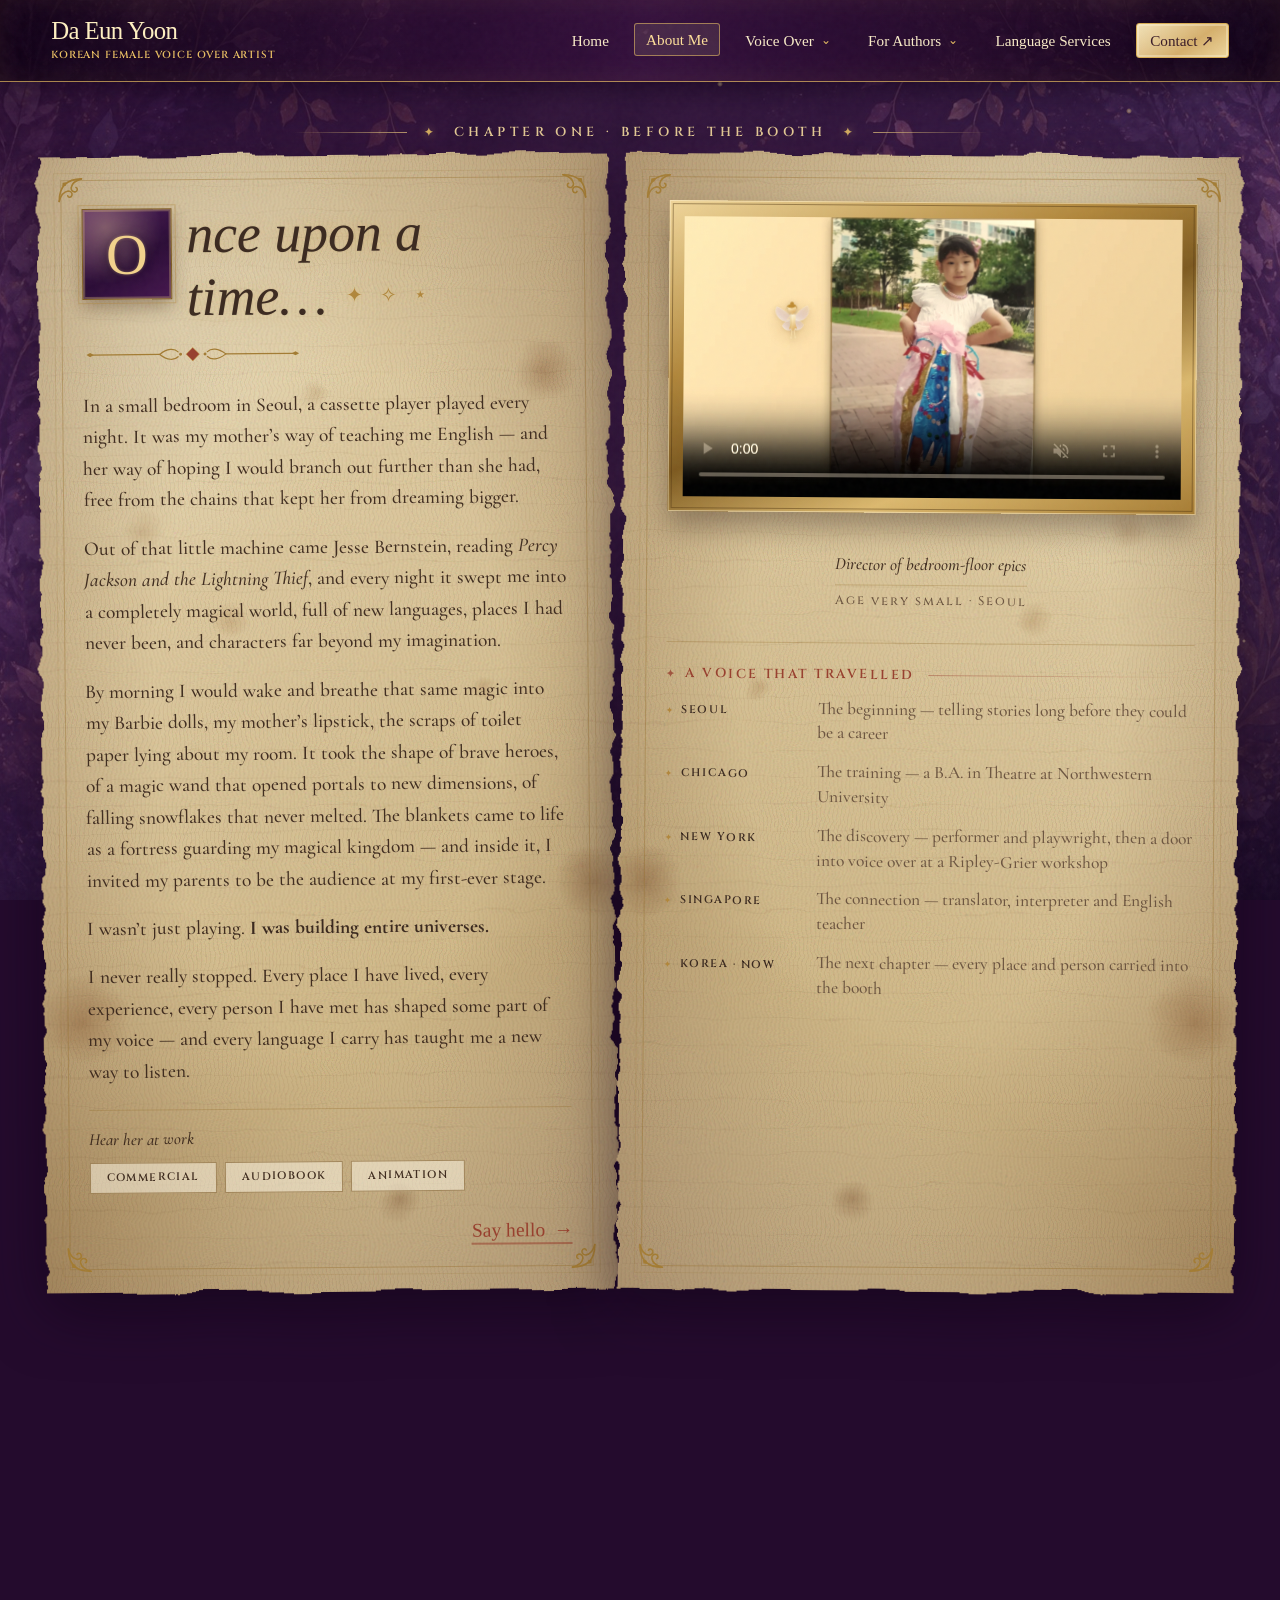
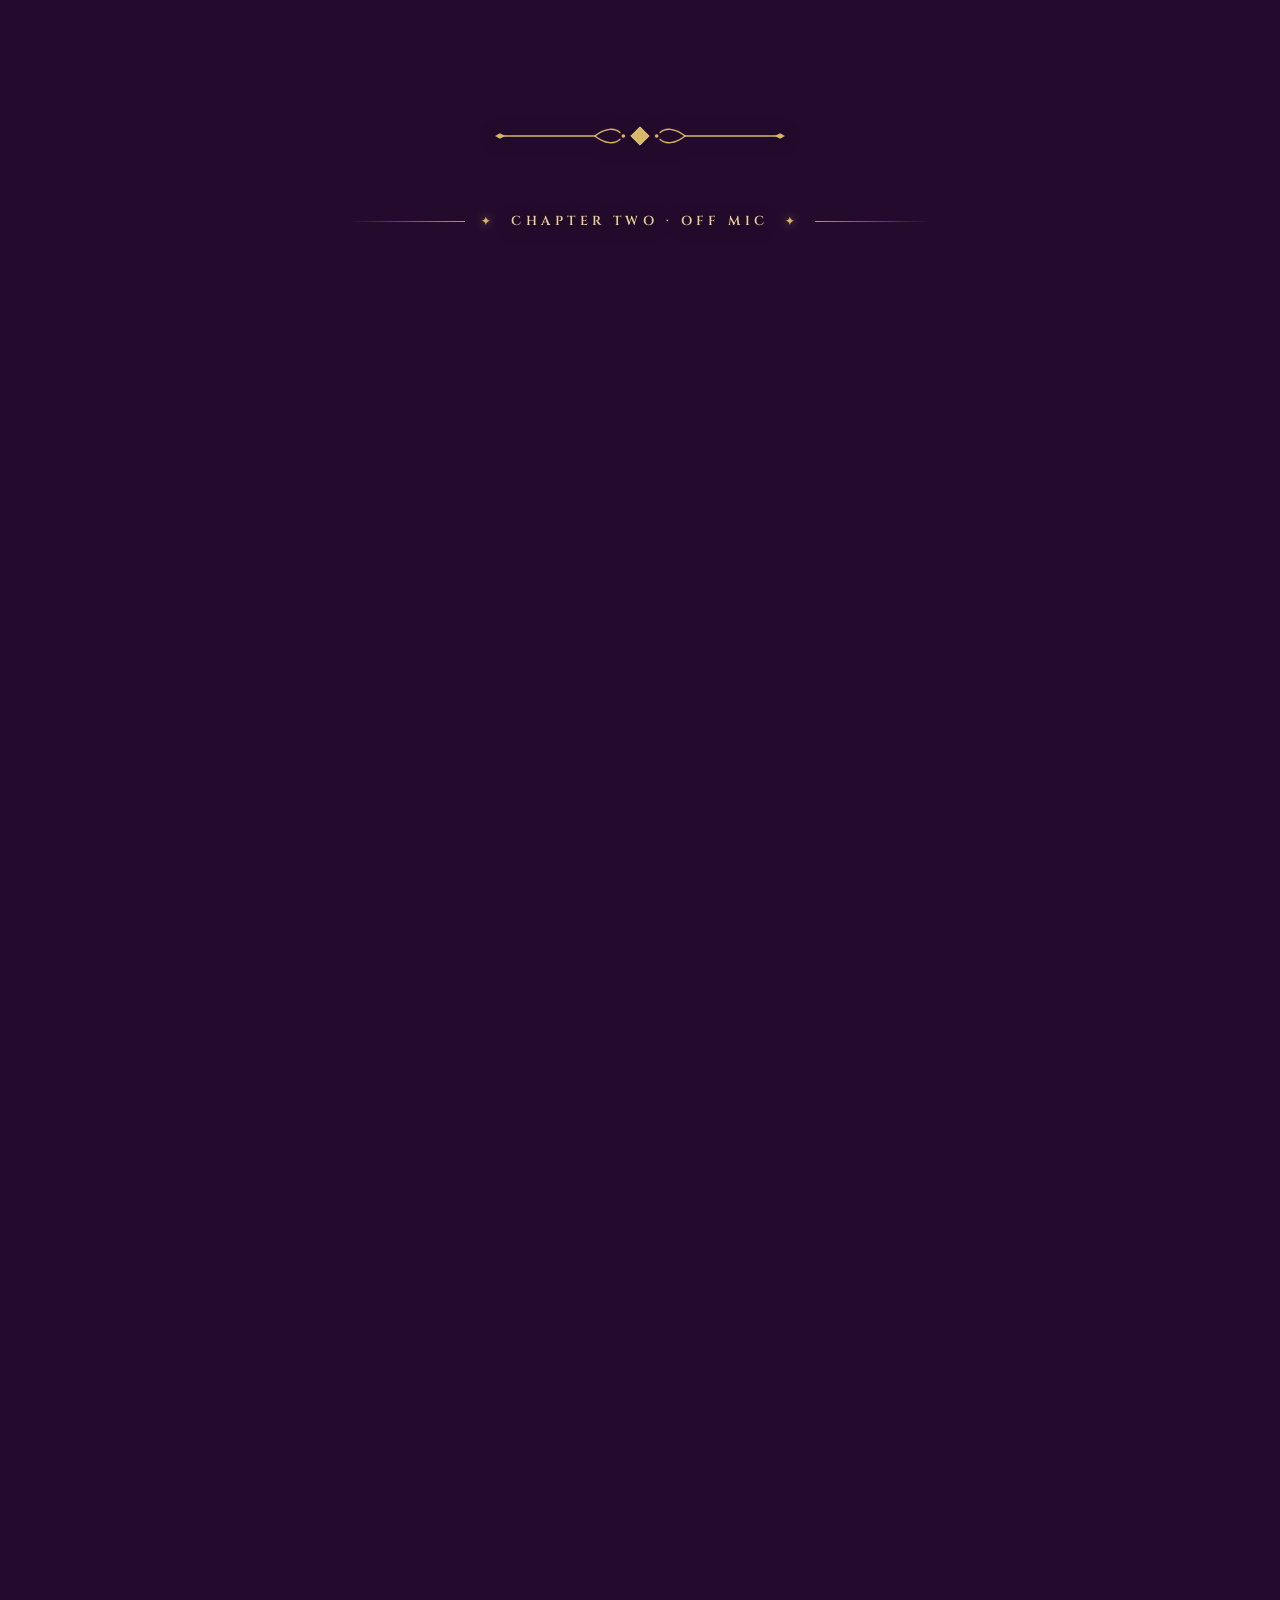
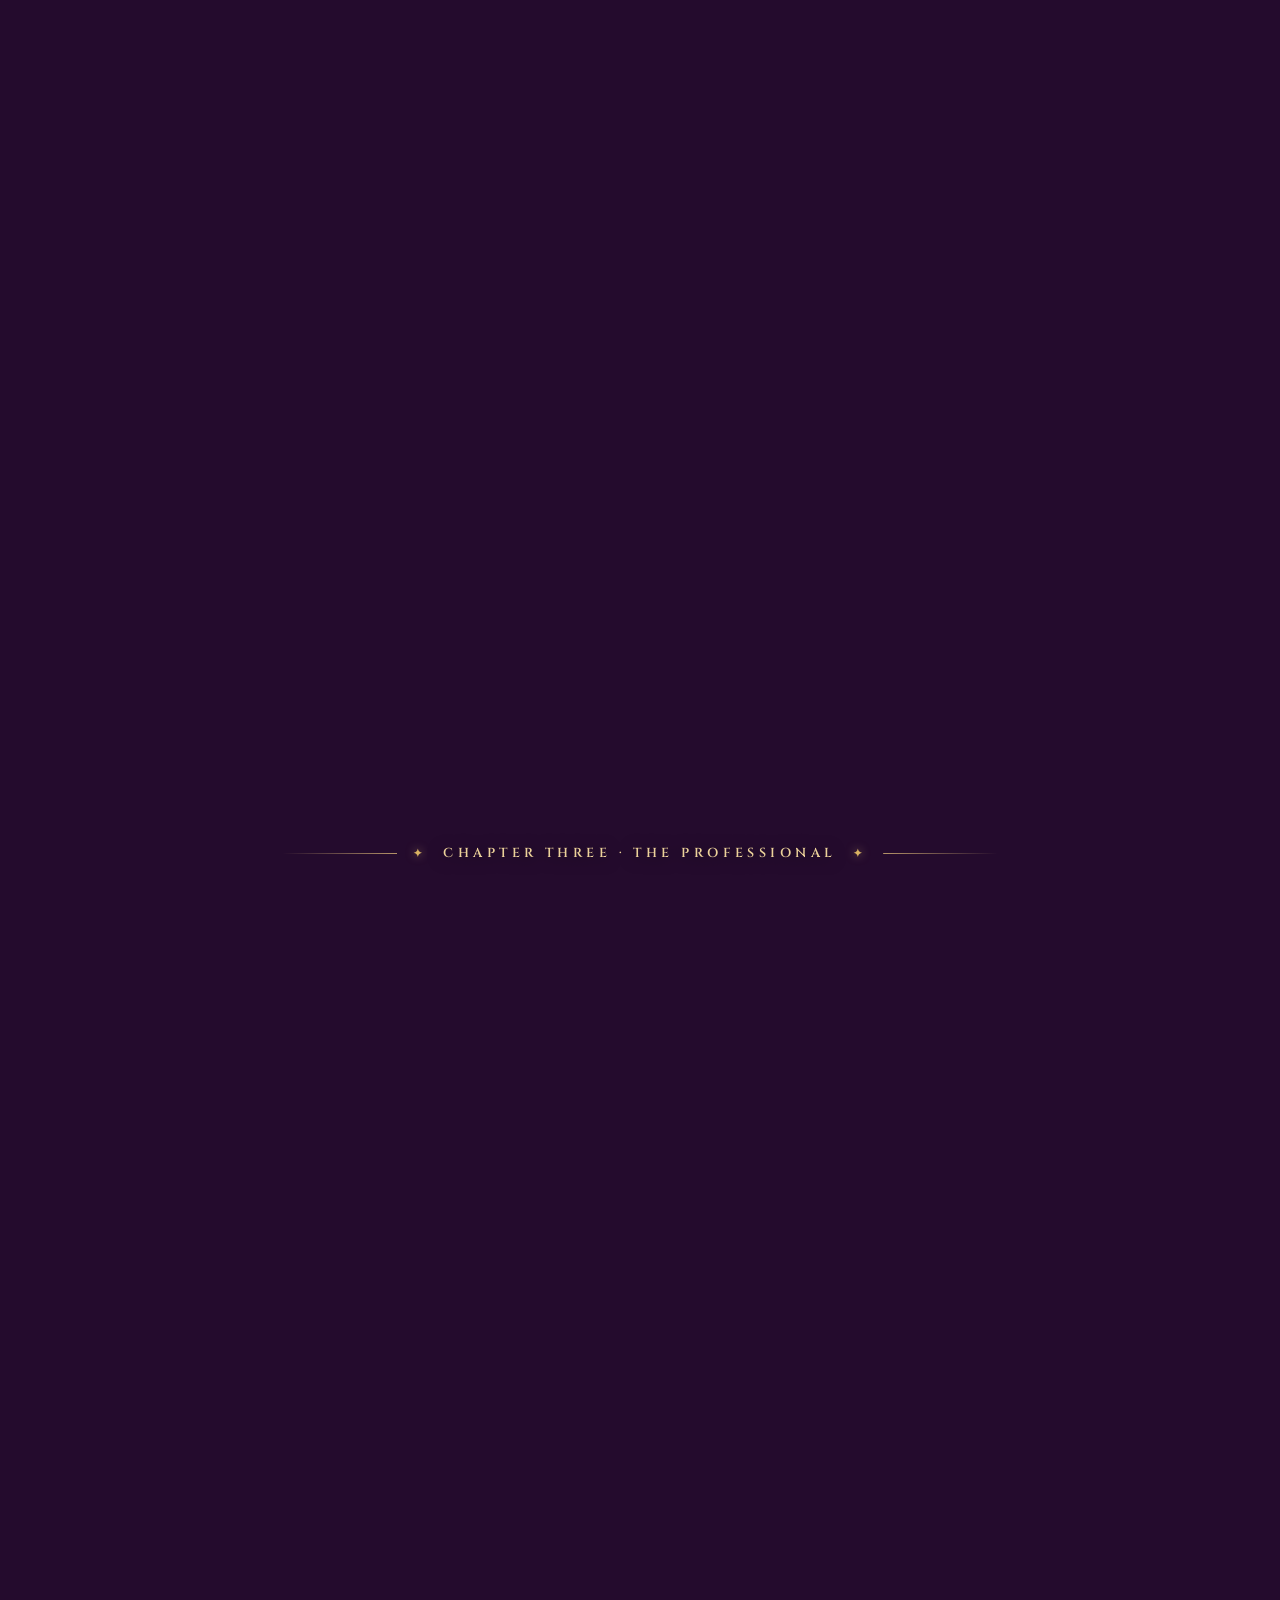
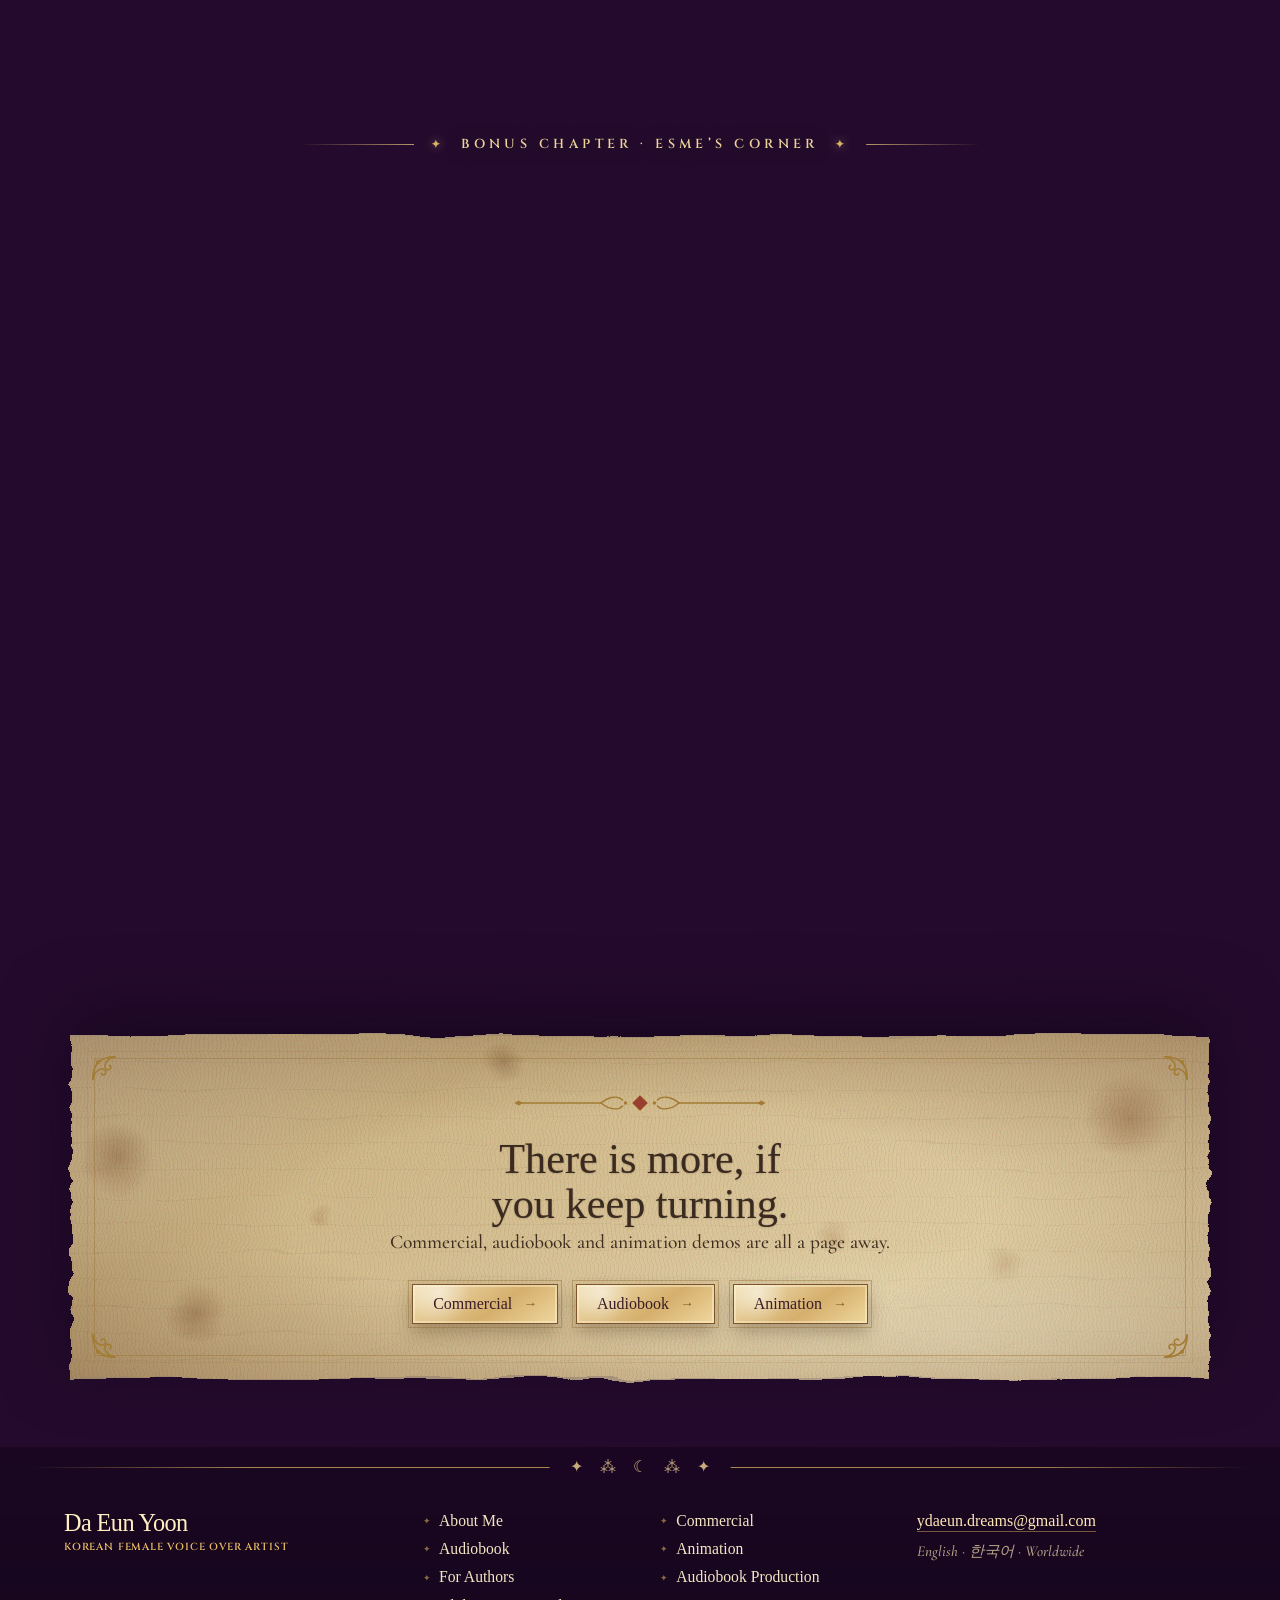
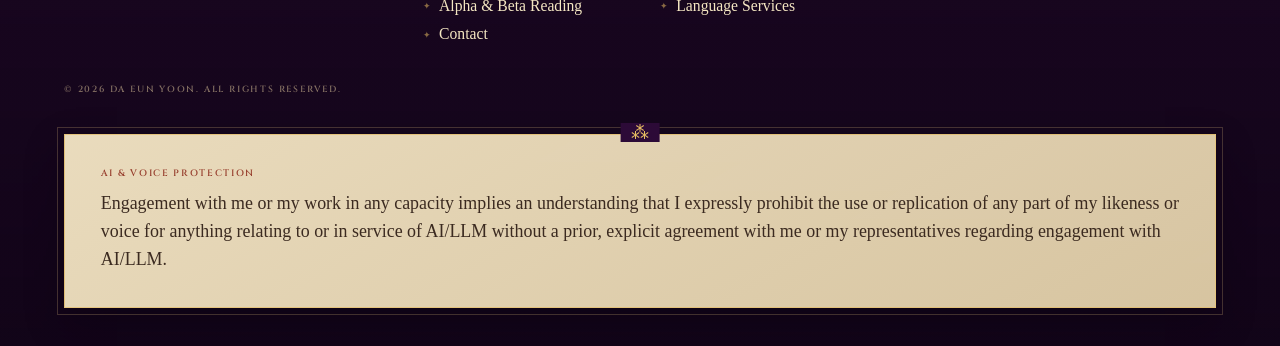
==== commit ac63bfd5: "Make the new site findable Her old Squarespace site ranks first for both her name and "korean female" ====
--- a/about.html
+++ b/about.html
@@ -5,6 +5,18 @@
   <meta name="viewport" content="width=device-width, initial-scale=1">
   <meta name="description" content="Meet Da Eun Yoon: Korean-American voice actor, lifelong storyteller, performer, translator, artist, and cat person.">
   <title>About Me | Da Eun Yoon</title>
+  <link rel="canonical" href="https://daeunyoonvoice.com/about.html">
+  <meta property="og:type" content="website">
+  <meta property="og:site_name" content="Da Eun Yoon">
+  <meta property="og:locale" content="en_US">
+  <meta property="og:url" content="https://daeunyoonvoice.com/about.html">
+  <meta property="og:title" content="About Me | Da Eun Yoon">
+  <meta property="og:description" content="Meet Da Eun Yoon: Korean-American voice actor, lifelong storyteller, performer, translator, artist, and cat person.">
+  <meta property="og:image" content="https://daeunyoonvoice.com/assets/images/home/da-eun-hero.webp">
+  <meta name="twitter:card" content="summary_large_image">
+  <meta name="twitter:title" content="About Me | Da Eun Yoon">
+  <meta name="twitter:description" content="Meet Da Eun Yoon: Korean-American voice actor, lifelong storyteller, performer, translator, artist, and cat person.">
+  <meta name="twitter:image" content="https://daeunyoonvoice.com/assets/images/home/da-eun-hero.webp">
   <link rel="preconnect" href="https://fonts.googleapis.com">
   <link rel="preconnect" href="https://fonts.gstatic.com" crossorigin>
   <link href="https://fonts.googleapis.com/css2?family=Cinzel:wght@500;600&family=Cormorant+Garamond:ital,wght@0,500;0,700;1,500&family=IM+Fell+English:ital@0;1&display=swap" rel="stylesheet">
--- a/styles.css
+++ b/styles.css
@@ -48,10 +48,13 @@
 .skip-link:focus { left: 1rem; }
 :focus-visible { outline: 2px solid var(--story-gold); outline-offset: 3px; }
 
-.motion-ready .reveal { opacity: 0; transform: translateY(22px); transition: opacity .75s ease, transform .75s ease; }
+/* Reveals fire 240px before the viewport (see script.js) and resolve fast,
+   so by the time a sheet scrolls into view it is simply there — no pop-in
+   mid-read. The stagger delays are gone for the same reason: she asked for
+   everything in a view to arrive together. */
+.motion-ready .reveal { opacity: 0; transform: translateY(12px); transition: opacity .4s ease, transform .4s ease; }
 .motion-ready .reveal.is-visible { opacity: 1; transform: none; }
-.motion-ready .delay-1 { transition-delay: .12s; }
-.motion-ready .delay-2 { transition-delay: .24s; }
+.motion-ready .delay-1, .motion-ready .delay-2 { transition-delay: 0s; }
 
 /* Home already downloads the full-quality curtain for the opening dissolve,
    where it is the showpiece and only 20% shaded. Pointing its chrome at the
@@ -206,7 +209,7 @@
   text-align: center;
   text-shadow: 0 2px 16px rgba(10, 0, 16, .7);
 }
-.tale-chapter-mark i { color: #d9b262; font-size: .85em; font-style: normal; }
+.tale-chapter-mark i { color: #d9b262; font-size: .85em; font-style: normal; text-shadow: 0 0 10px rgba(255, 220, 140, .55); }
 .tale-chapter-mark::before,
 .tale-chapter-mark::after {
   content: "";
@@ -265,7 +268,7 @@
     calc(18% - 32px) calc(33% - 17px),
     calc(78% + 28px) calc(47% - 3px),
     0 0, 0 0, 0 0, 0 0;
-  filter: url(#deckle) drop-shadow(0 18px 30px rgba(14, 2, 20, .55)) drop-shadow(0 0 24px rgba(236, 190, 106, .28));
+  filter: url(#deckle) drop-shadow(0 18px 30px rgba(14, 2, 20, .55));
 }
 
 .tale-paper::after {
@@ -277,7 +280,7 @@
   mix-blend-mode: multiply;
   opacity: .26;
 }
-.tale-sheet > .tale-paper { filter: url(#deckle-wide) drop-shadow(0 20px 34px rgba(14, 2, 20, .55)) drop-shadow(0 0 26px rgba(236, 190, 106, .3)); }
+.tale-sheet > .tale-paper { filter: url(#deckle-wide) drop-shadow(0 20px 34px rgba(14, 2, 20, .55)); }
 .tale-leaf-recto > .tale-paper { transform: scaleX(-1); }
 .tale-slip > .tale-paper { transform: scaleY(-1); }
 .tale-sheet > .tale-paper { transform: scale(-1, -1); }
@@ -2113,9 +2116,10 @@
   .tale-flourish { animation: markGlint 6s ease-in-out infinite; }
 }
 
+/* opacity only — animating text-shadow repainted every frame on every page */
 @keyframes markGlint {
-  0%, 100% { opacity: .55; text-shadow: 0 0 6px rgba(255, 214, 128, .3); }
-  50% { opacity: 1; text-shadow: 0 0 16px rgba(255, 224, 150, .85); }
+  0%, 100% { opacity: .55; }
+  50% { opacity: 1; }
 }
 
 /* --- The question the page exists to ask --------------------------------- */
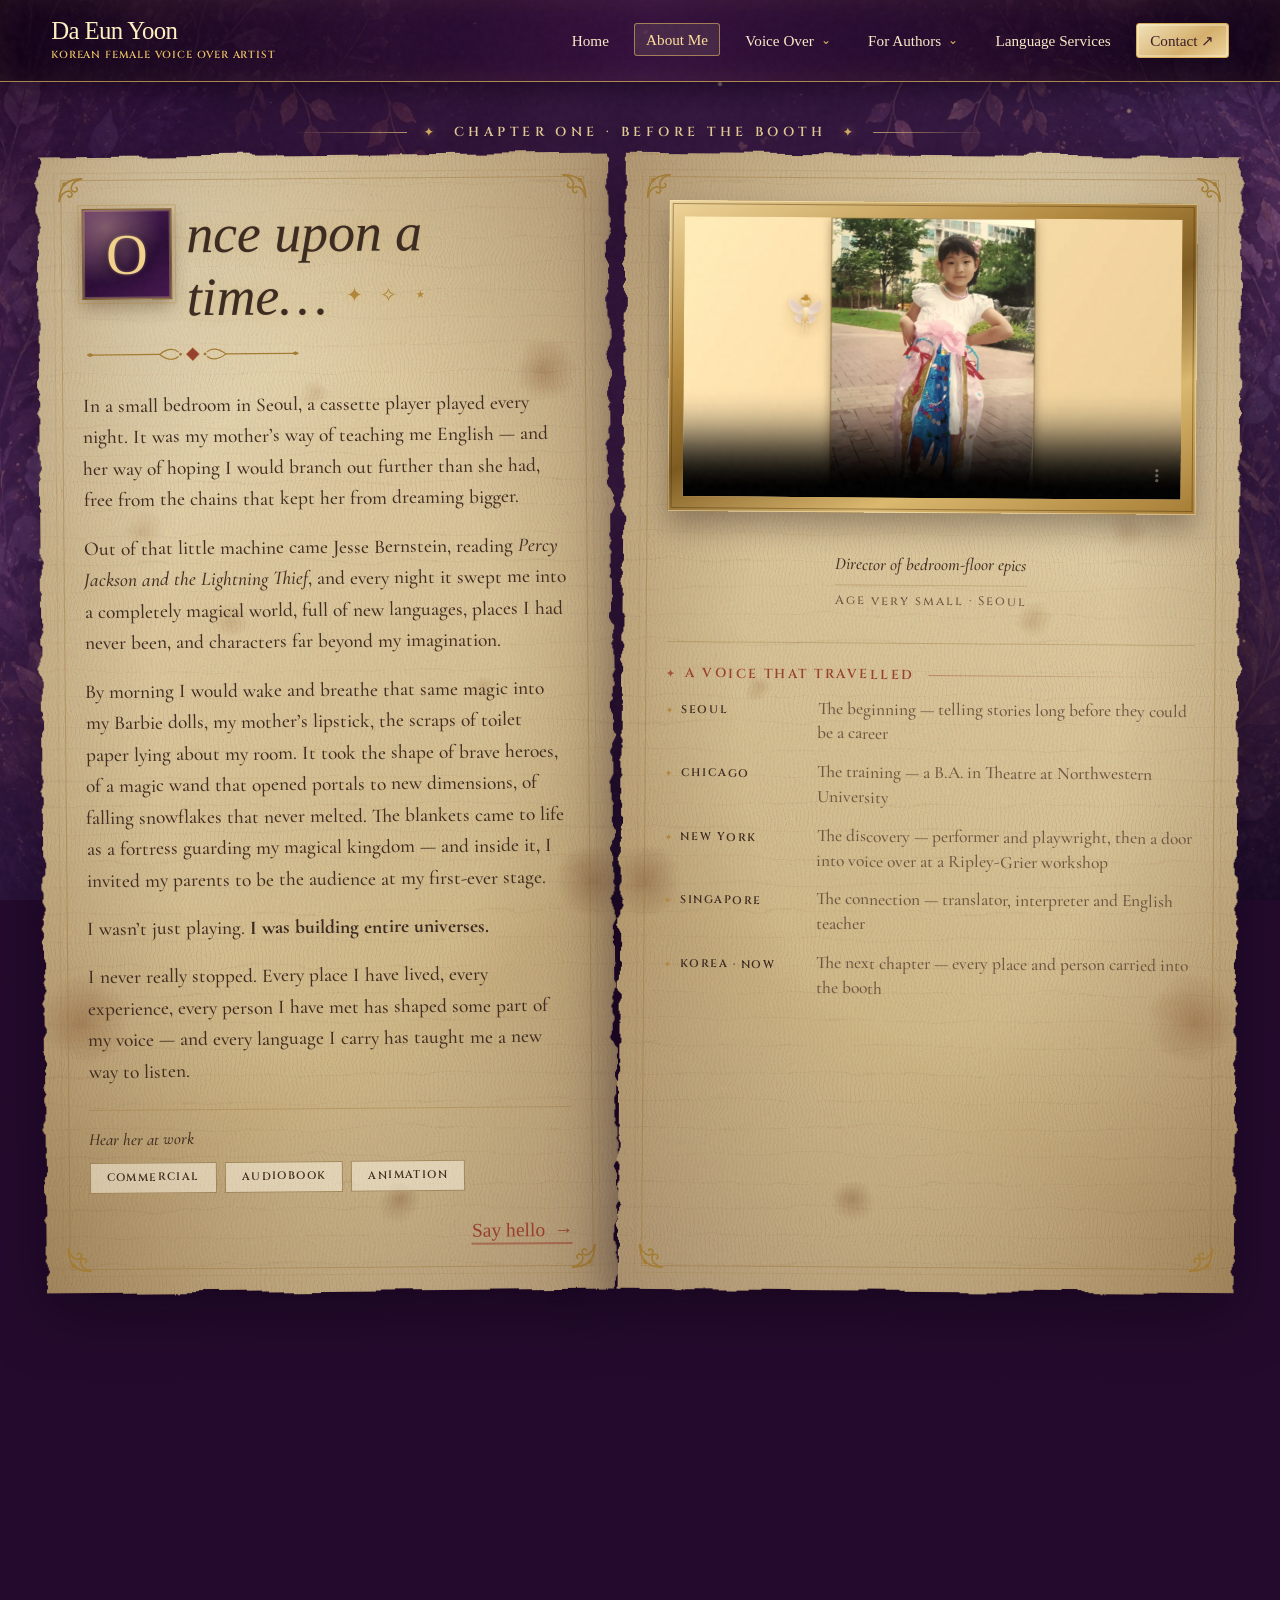
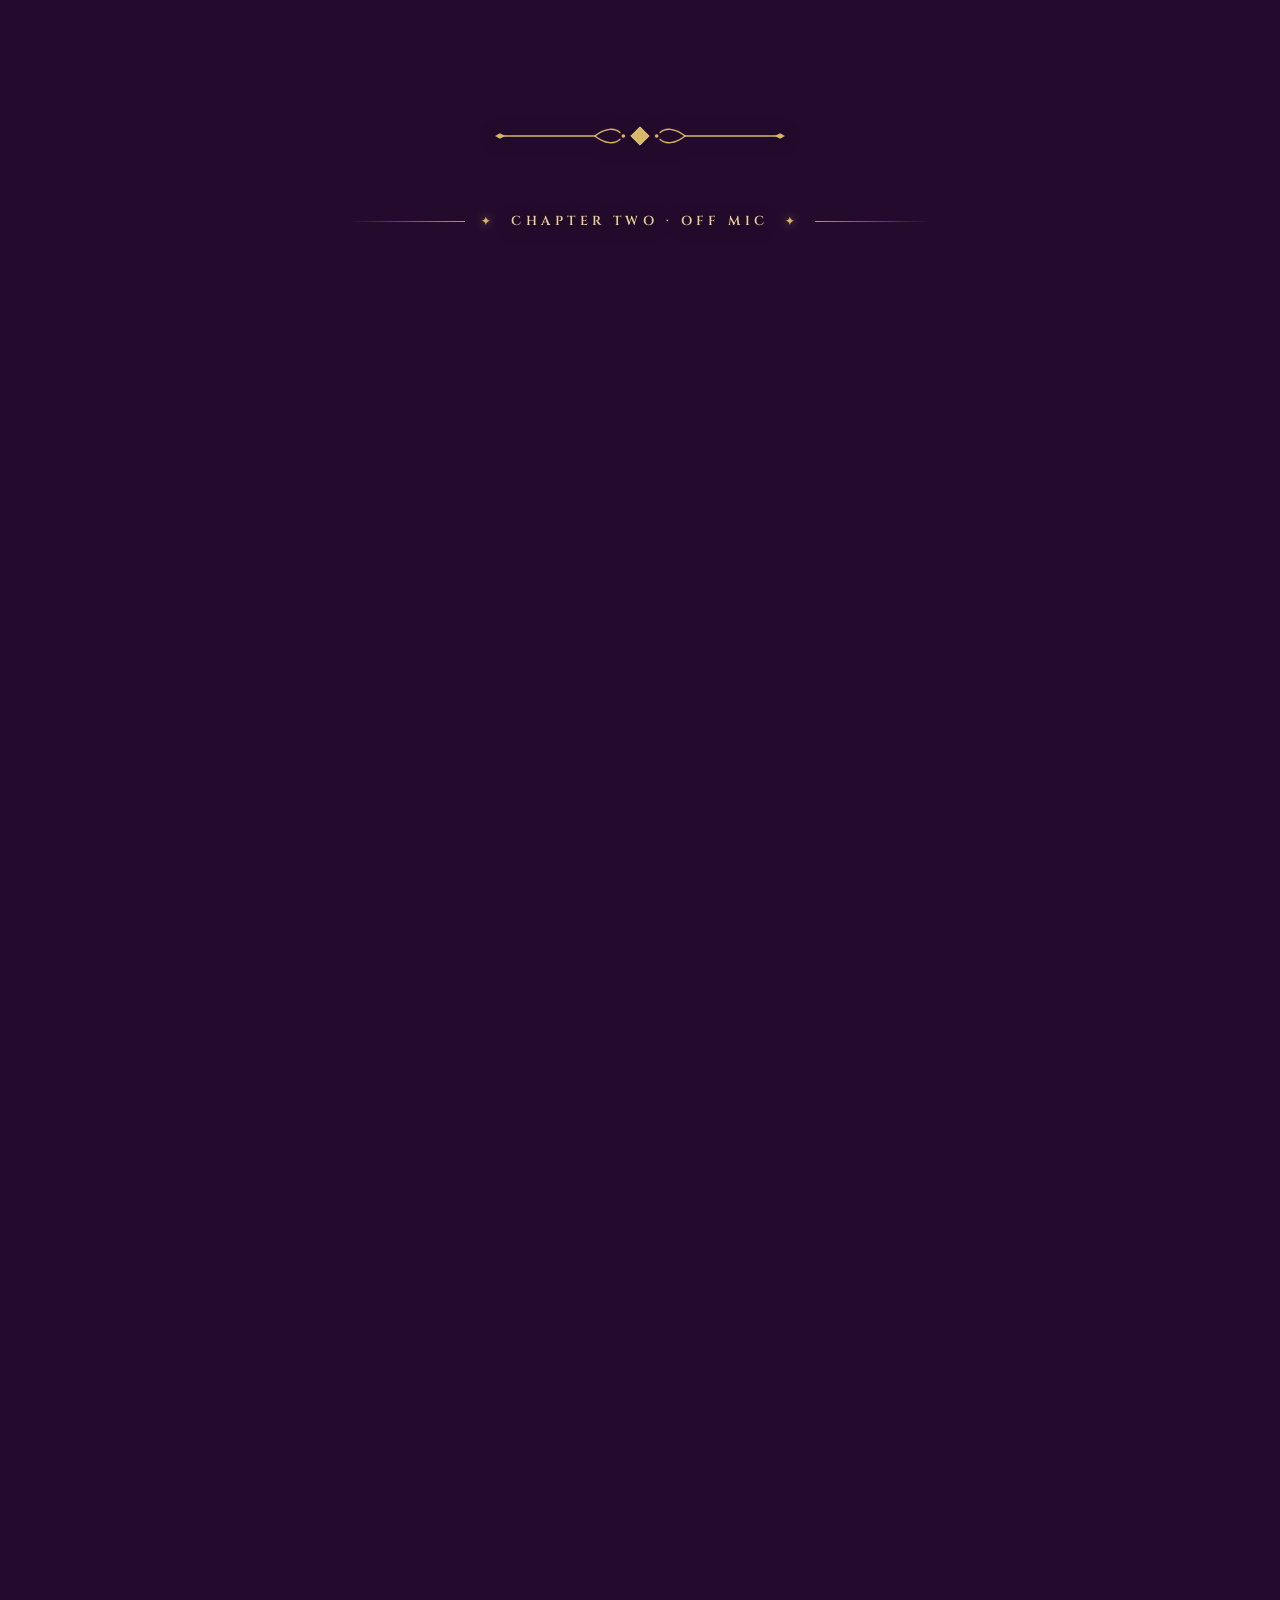
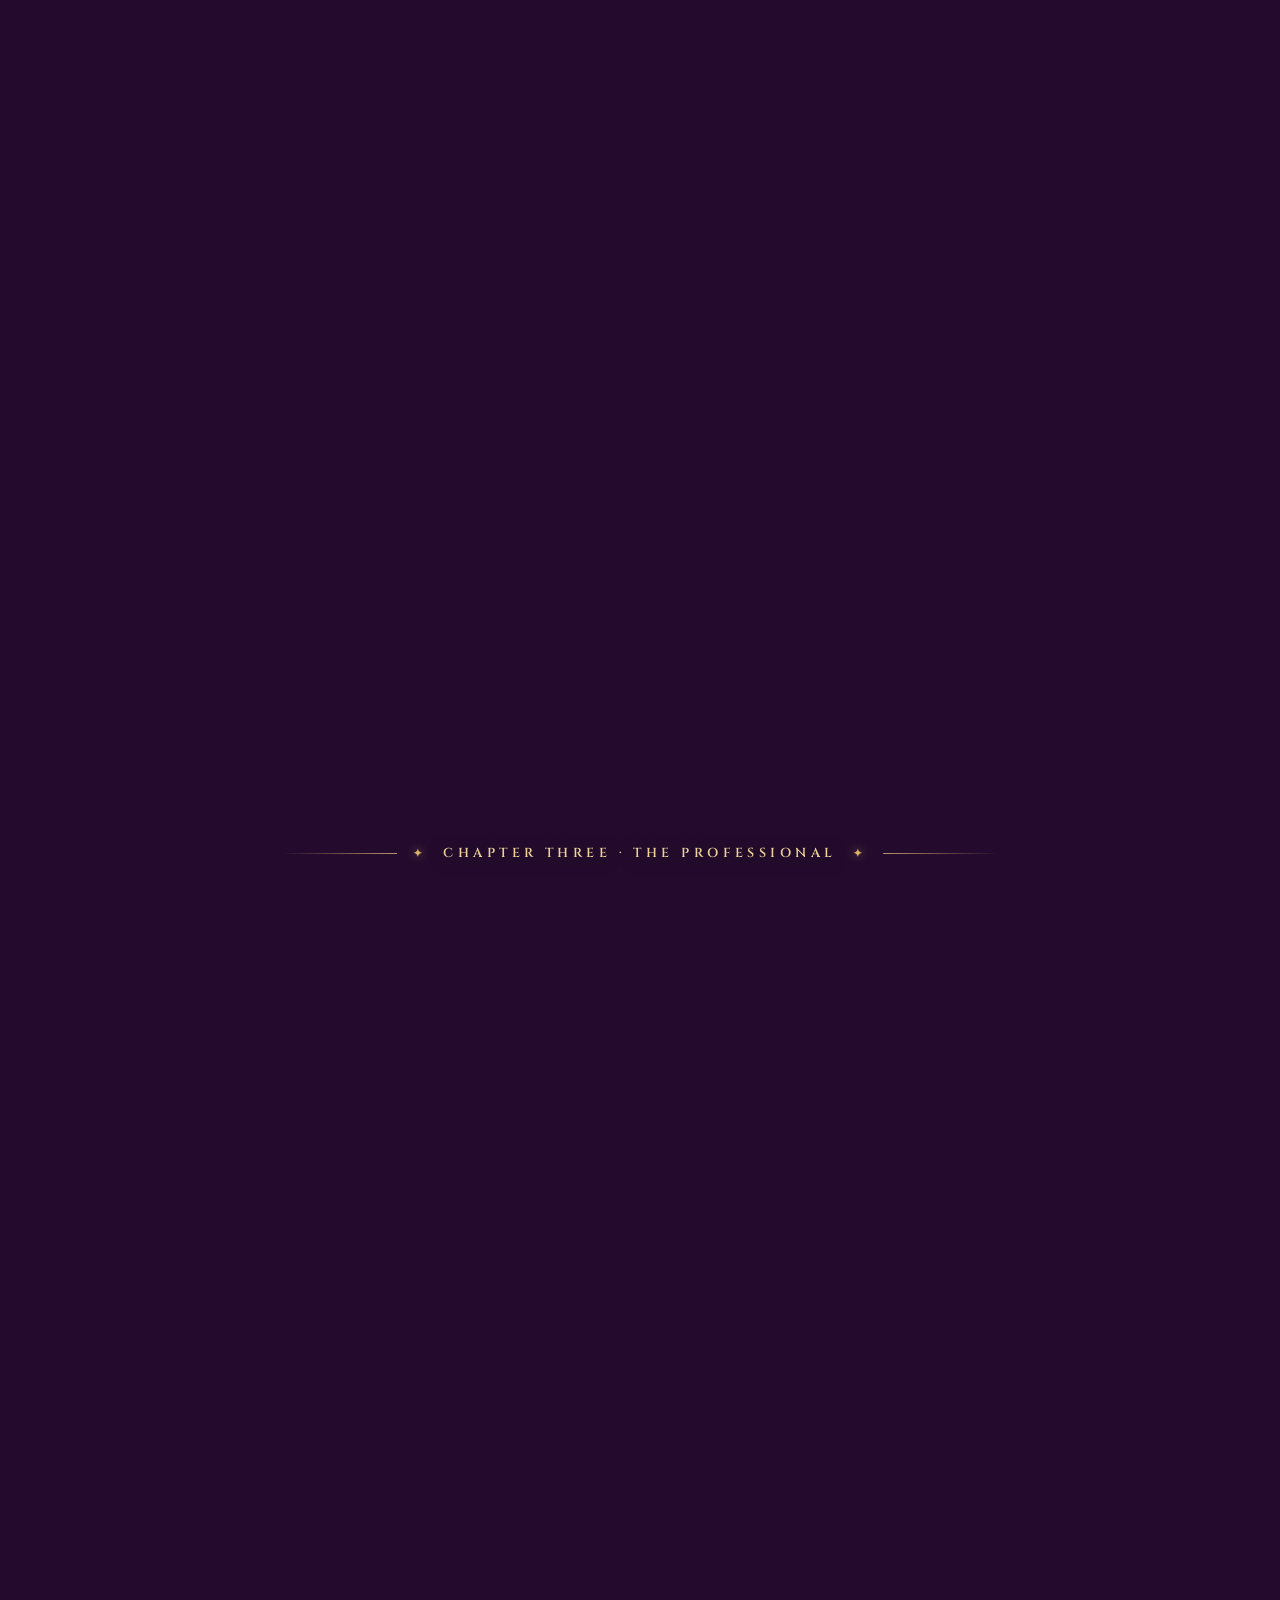
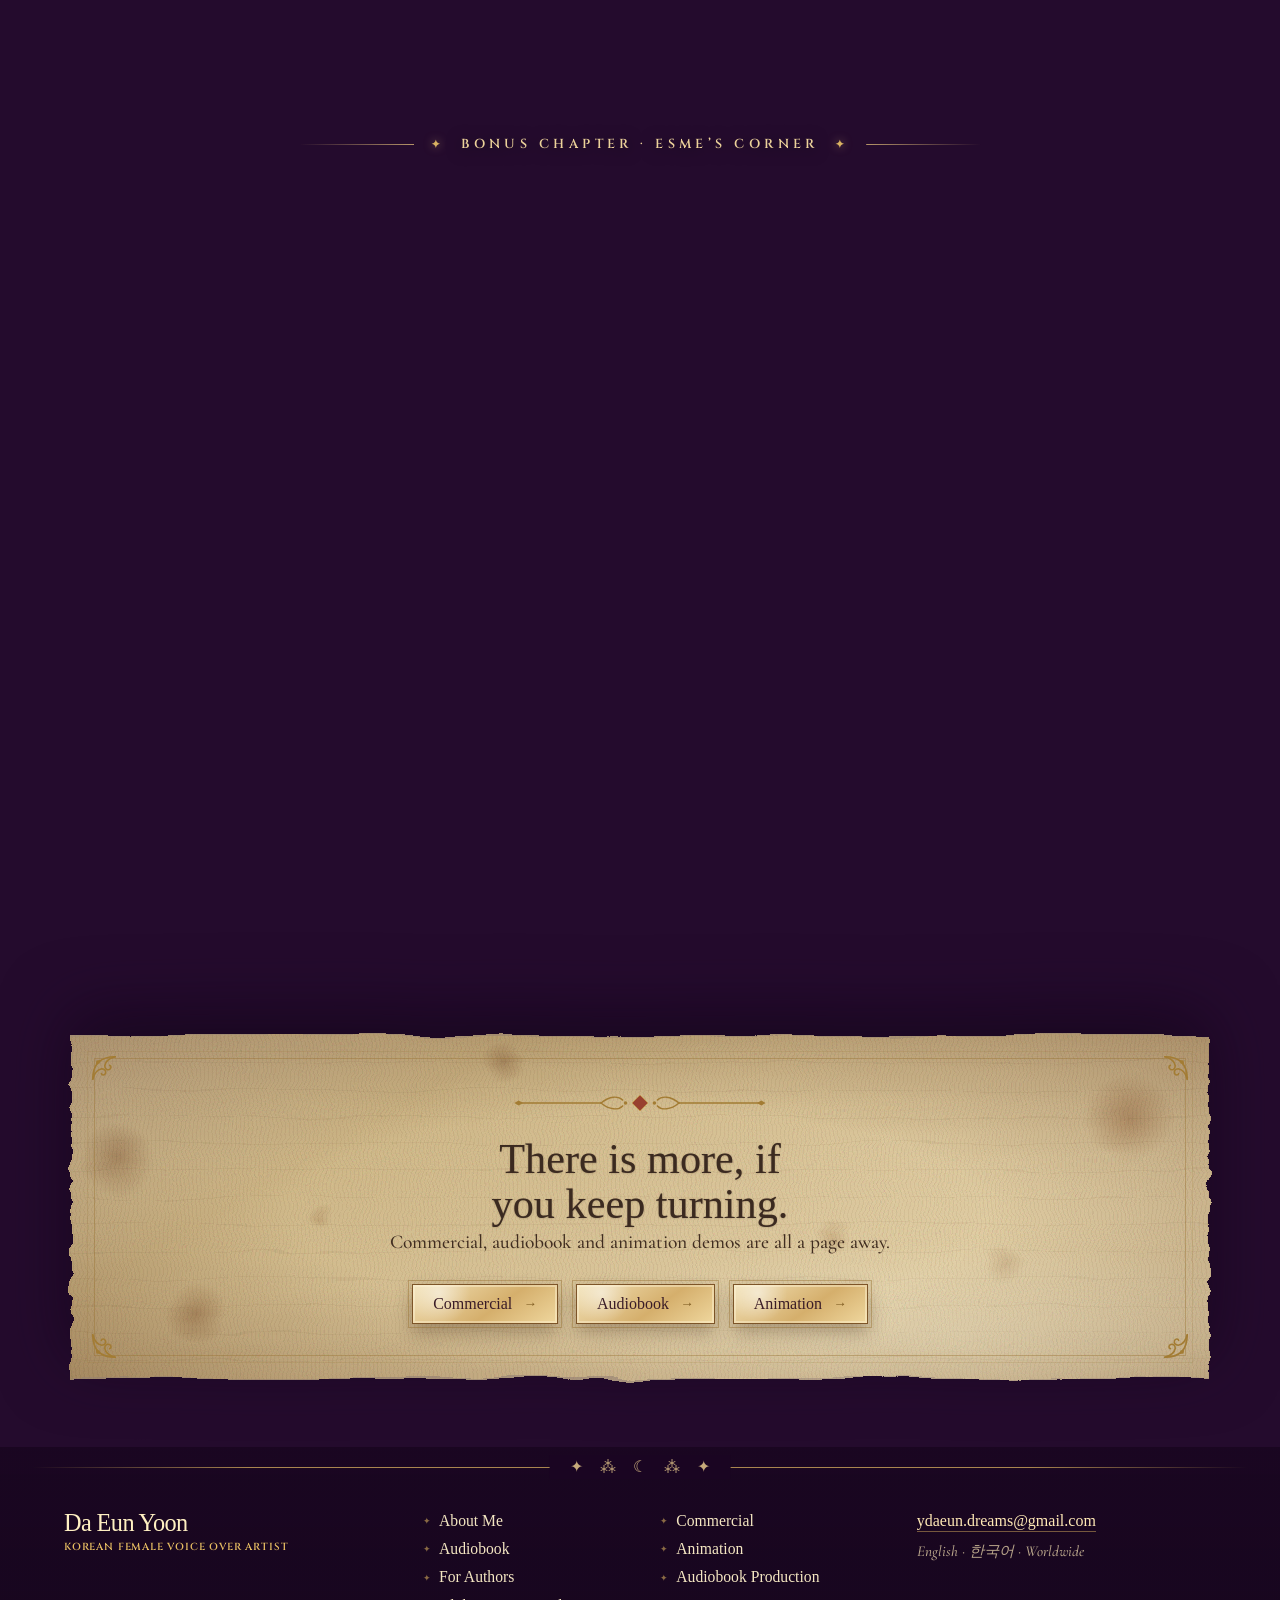
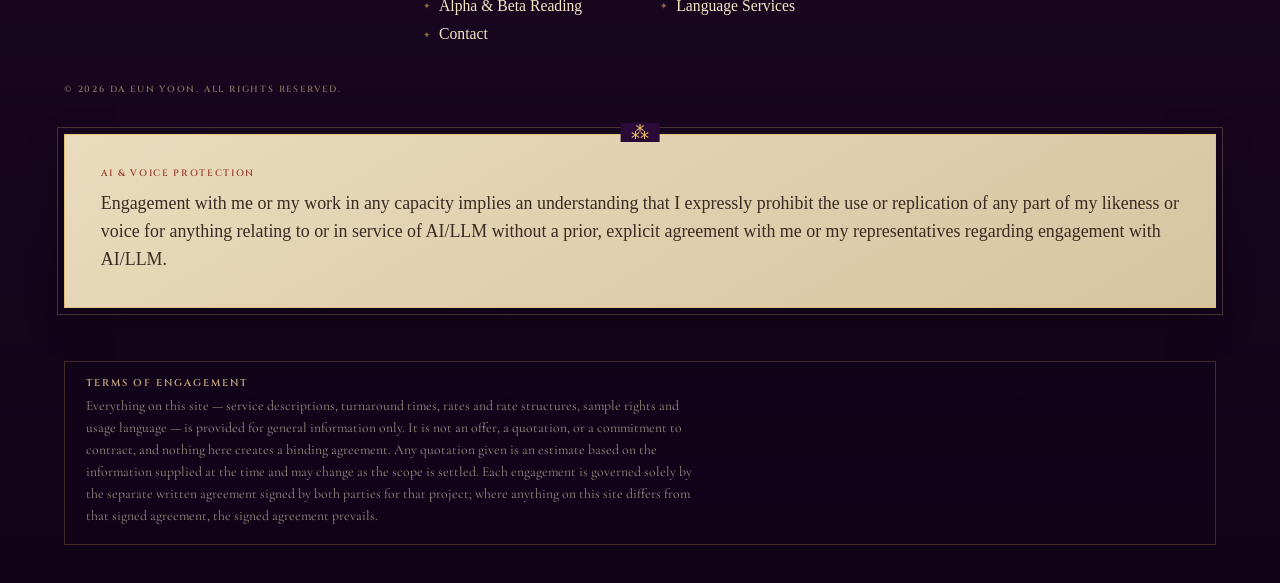
==== commit 863d0630: "The signed agreement is the one that counts A terms notice sits beside the AI protection notice in e" ====
--- a/about.html
+++ b/about.html
@@ -251,7 +251,10 @@
     </section>
   </main>
 
-  <footer class="site-footer"><div><a class="brand footer-brand" href="index.html"><span>Da Eun Yoon</span><small>Korean Female Voice Over Artist</small></a></div><div class="footer-nav"><a href="about.html">About Me</a><a href="commercial.html">Commercial</a><a href="audiobook.html">Audiobook</a><a href="animation.html">Animation</a><a href="authors.html">For Authors</a><a href="audiobook-production.html">Audiobook Production</a><a href="alpha-beta-reading.html">Alpha &amp; Beta Reading</a><a href="language-services.html">Language Services</a><a href="contact.html">Contact</a></div><div class="footer-contact"><a href="mailto:ydaeun.dreams@gmail.com">ydaeun.dreams@gmail.com</a><p>English · 한국어 · Worldwide</p></div><p class="legal">© <span data-year></span> Da Eun Yoon. All rights reserved.</p><div class="ai-protection" role="note" aria-label="AI and voice protection notice"><span>AI &amp; Voice Protection</span><p>Engagement with me or my work in any capacity implies an understanding that I expressly prohibit the use or replication of any part of my likeness or voice for anything relating to or in service of AI/LLM without a prior, explicit agreement with me or my representatives regarding engagement with AI/LLM.</p></div></footer>
+  <footer class="site-footer"><div><a class="brand footer-brand" href="index.html"><span>Da Eun Yoon</span><small>Korean Female Voice Over Artist</small></a></div><div class="footer-nav"><a href="about.html">About Me</a><a href="commercial.html">Commercial</a><a href="audiobook.html">Audiobook</a><a href="animation.html">Animation</a><a href="authors.html">For Authors</a><a href="audiobook-production.html">Audiobook Production</a><a href="alpha-beta-reading.html">Alpha &amp; Beta Reading</a><a href="language-services.html">Language Services</a><a href="contact.html">Contact</a></div><div class="footer-contact"><a href="mailto:ydaeun.dreams@gmail.com">ydaeun.dreams@gmail.com</a><p>English · 한국어 · Worldwide</p></div><p class="legal">© <span data-year></span> Da Eun Yoon. All rights reserved.</p><div class="ai-protection" role="note" aria-label="AI and voice protection notice"><span>AI &amp; Voice Protection</span><p>Engagement with me or my work in any capacity implies an understanding that I expressly prohibit the use or replication of any part of my likeness or voice for anything relating to or in service of AI/LLM without a prior, explicit agreement with me or my representatives regarding engagement with AI/LLM.</p></div><div class="site-terms" role="note" aria-label="Terms notice">
+      <span>Terms of Engagement</span>
+      <p>Everything on this site — service descriptions, turnaround times, rates and rate structures, sample rights and usage language — is provided for general information only. It is not an offer, a quotation, or a commitment to contract, and nothing here creates a binding agreement. Any quotation given is an estimate based on the information supplied at the time and may change as the scope is settled. Each engagement is governed solely by the separate written agreement signed by both parties for that project; where anything on this site differs from that signed agreement, the signed agreement prevails.</p>
+    </div></footer>
   <script src="script.js"></script>
 </body>
 </html>
--- a/styles.css
+++ b/styles.css
@@ -2385,3 +2385,33 @@
 }
 
 .tale-vow-close strong { color: var(--rubric); font-weight: 400; }
+
+/* --- Terms notice --------------------------------------------------------- */
+.site-terms {
+  grid-column: 1 / -1;
+  margin-top: .9rem;
+  padding: 1.05rem 1.3rem;
+  border: 1px solid rgba(231, 189, 98, .22);
+  background: rgba(17, 2, 23, .28);
+}
+
+.site-terms > span {
+  display: block;
+  margin-bottom: .4rem;
+  color: rgba(236, 210, 154, .82);
+  font: 600 .62rem/1 var(--caps);
+  letter-spacing: .2em;
+  text-transform: uppercase;
+}
+
+.site-terms p {
+  margin: 0;
+  max-width: 88ch;
+  color: rgba(240, 226, 198, .62);
+  font: 400 .86rem/1.6 var(--hand);
+}
+
+@media (max-width: 760px) {
+  .site-terms { padding: .95rem 1.05rem; }
+  .site-terms p { font-size: .86rem; }
+}
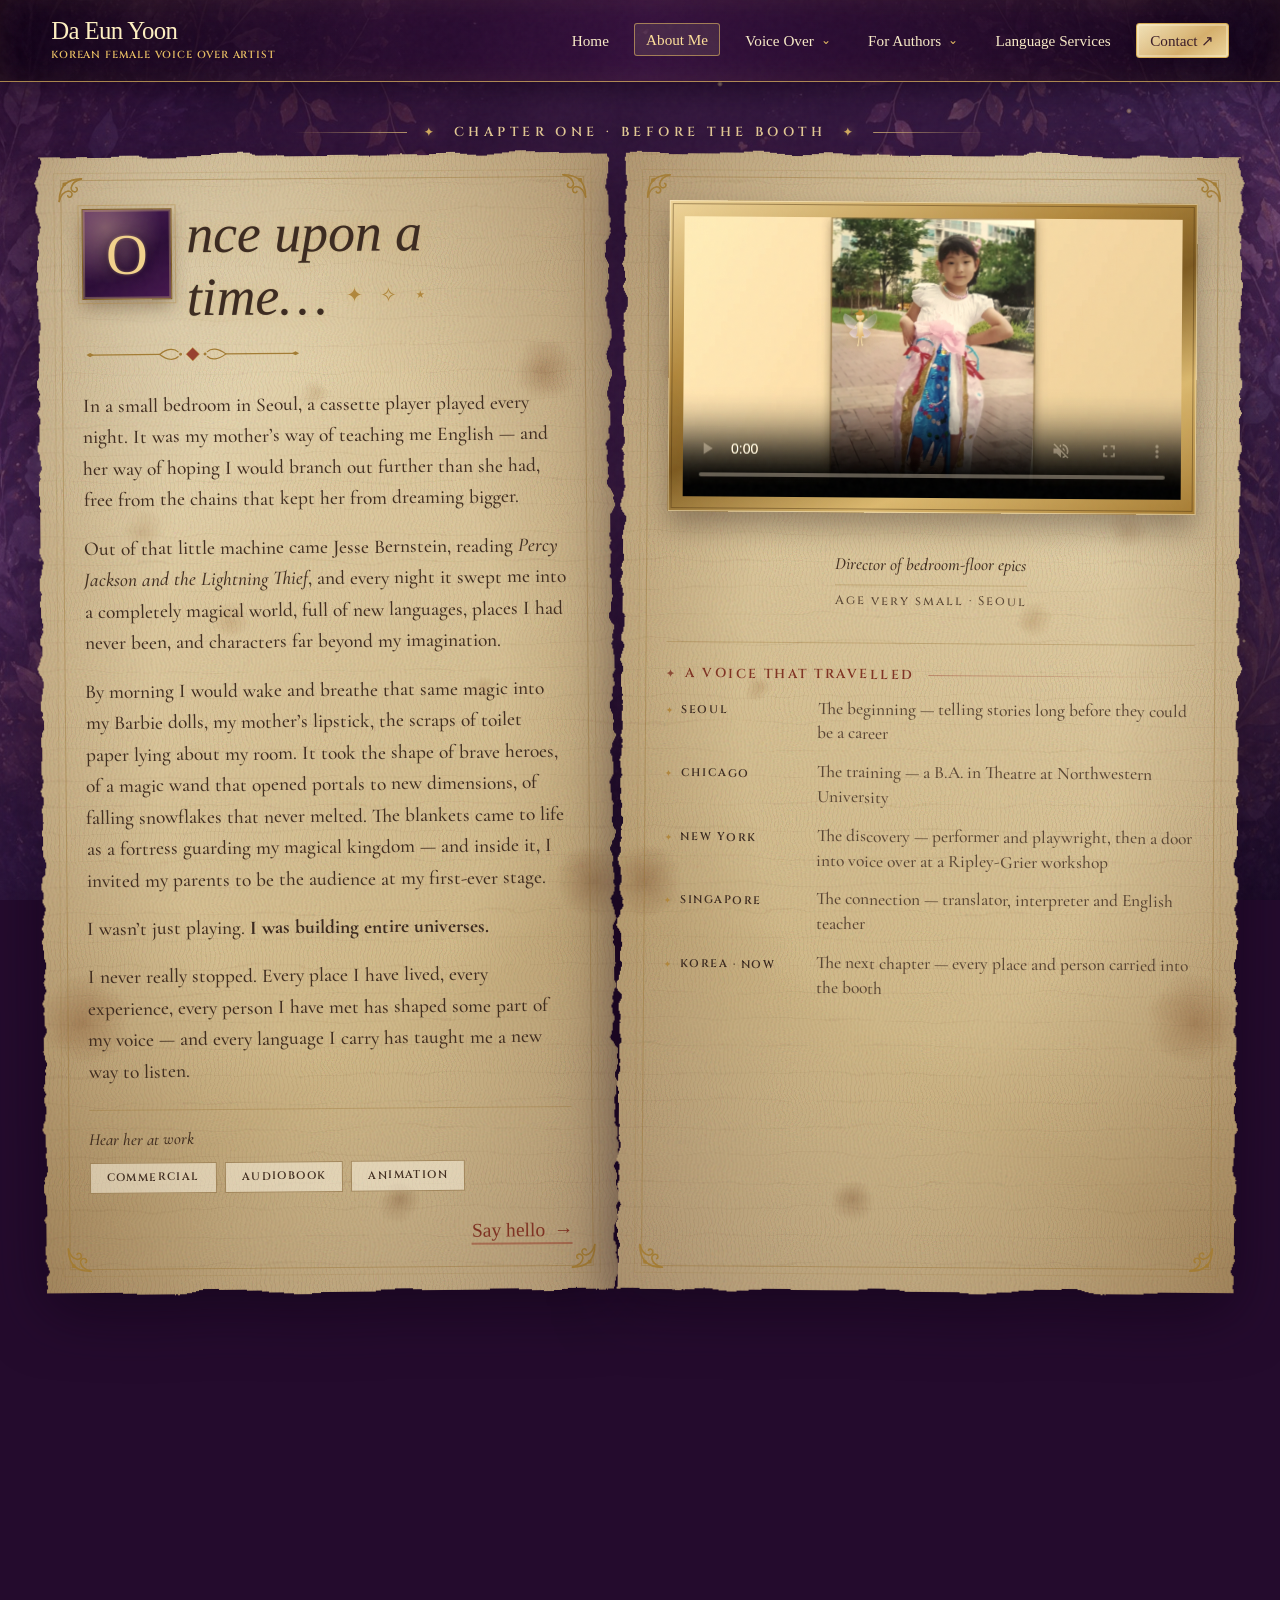
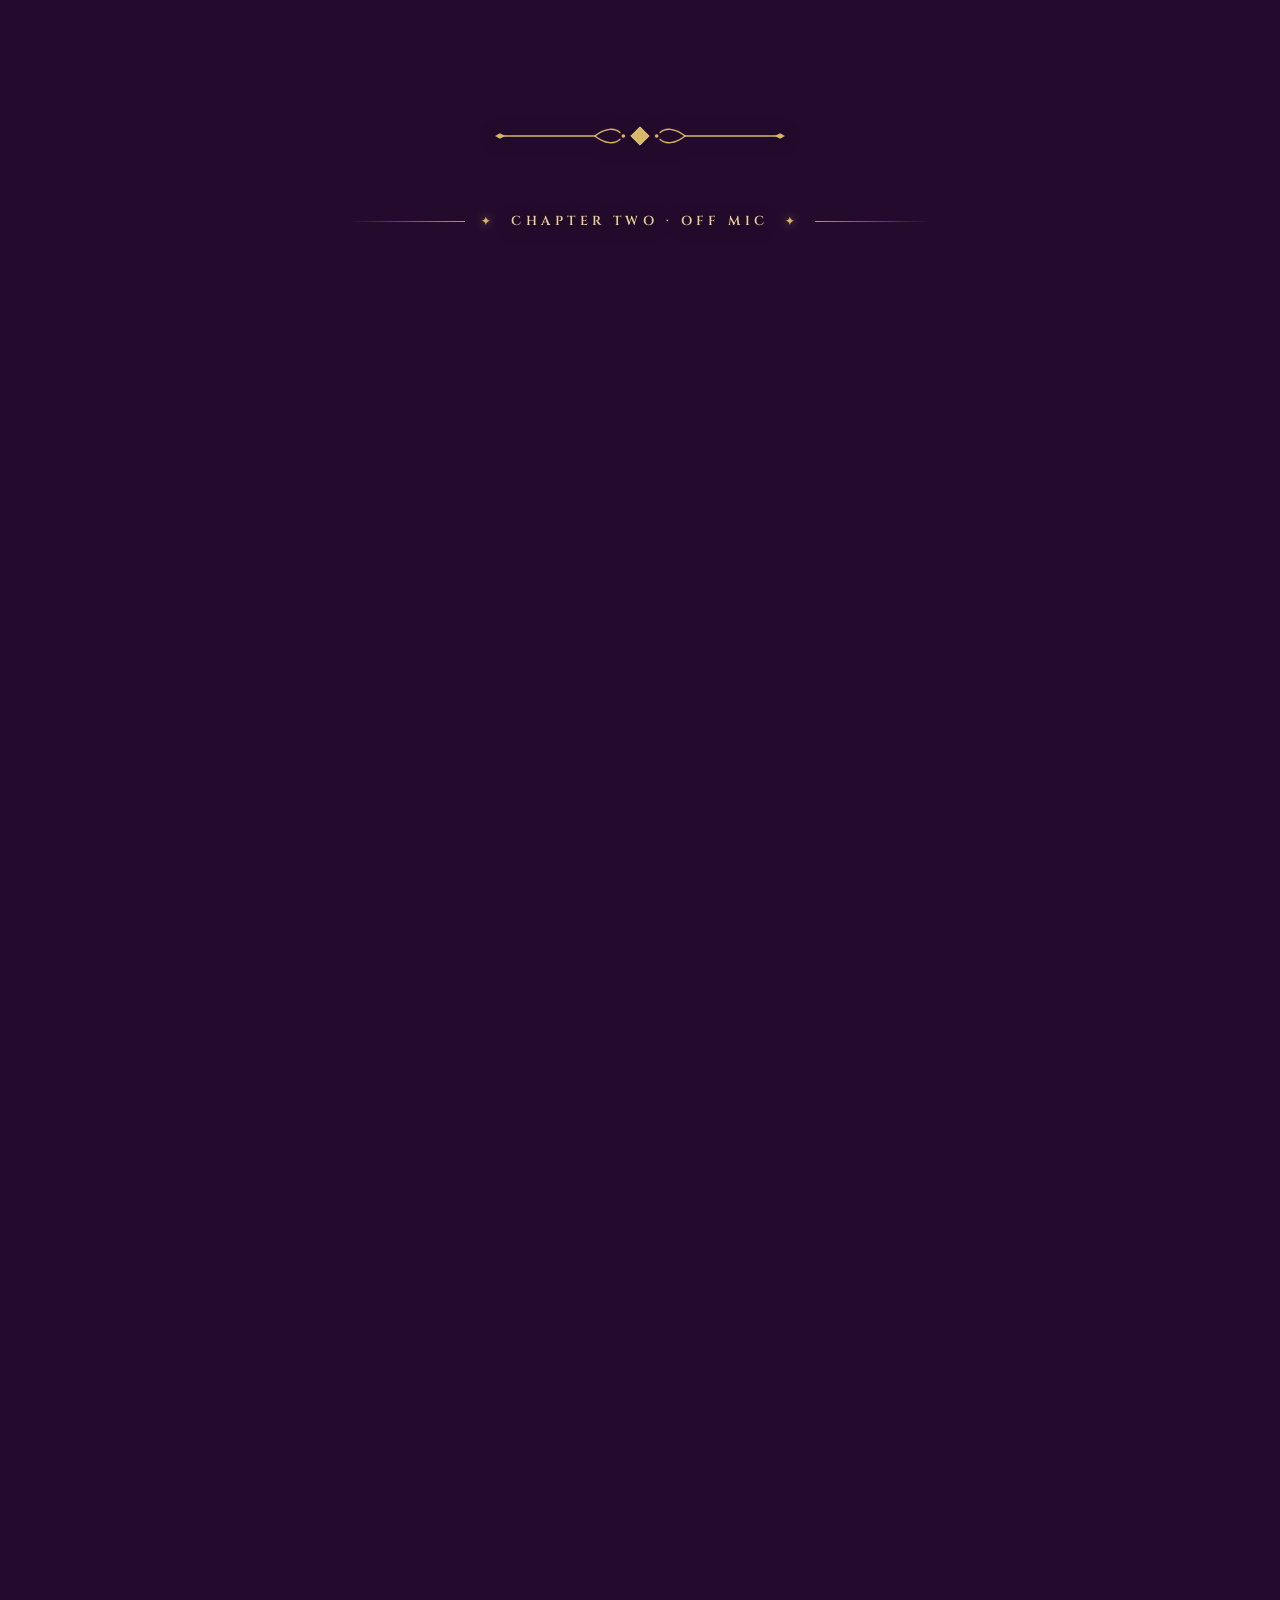
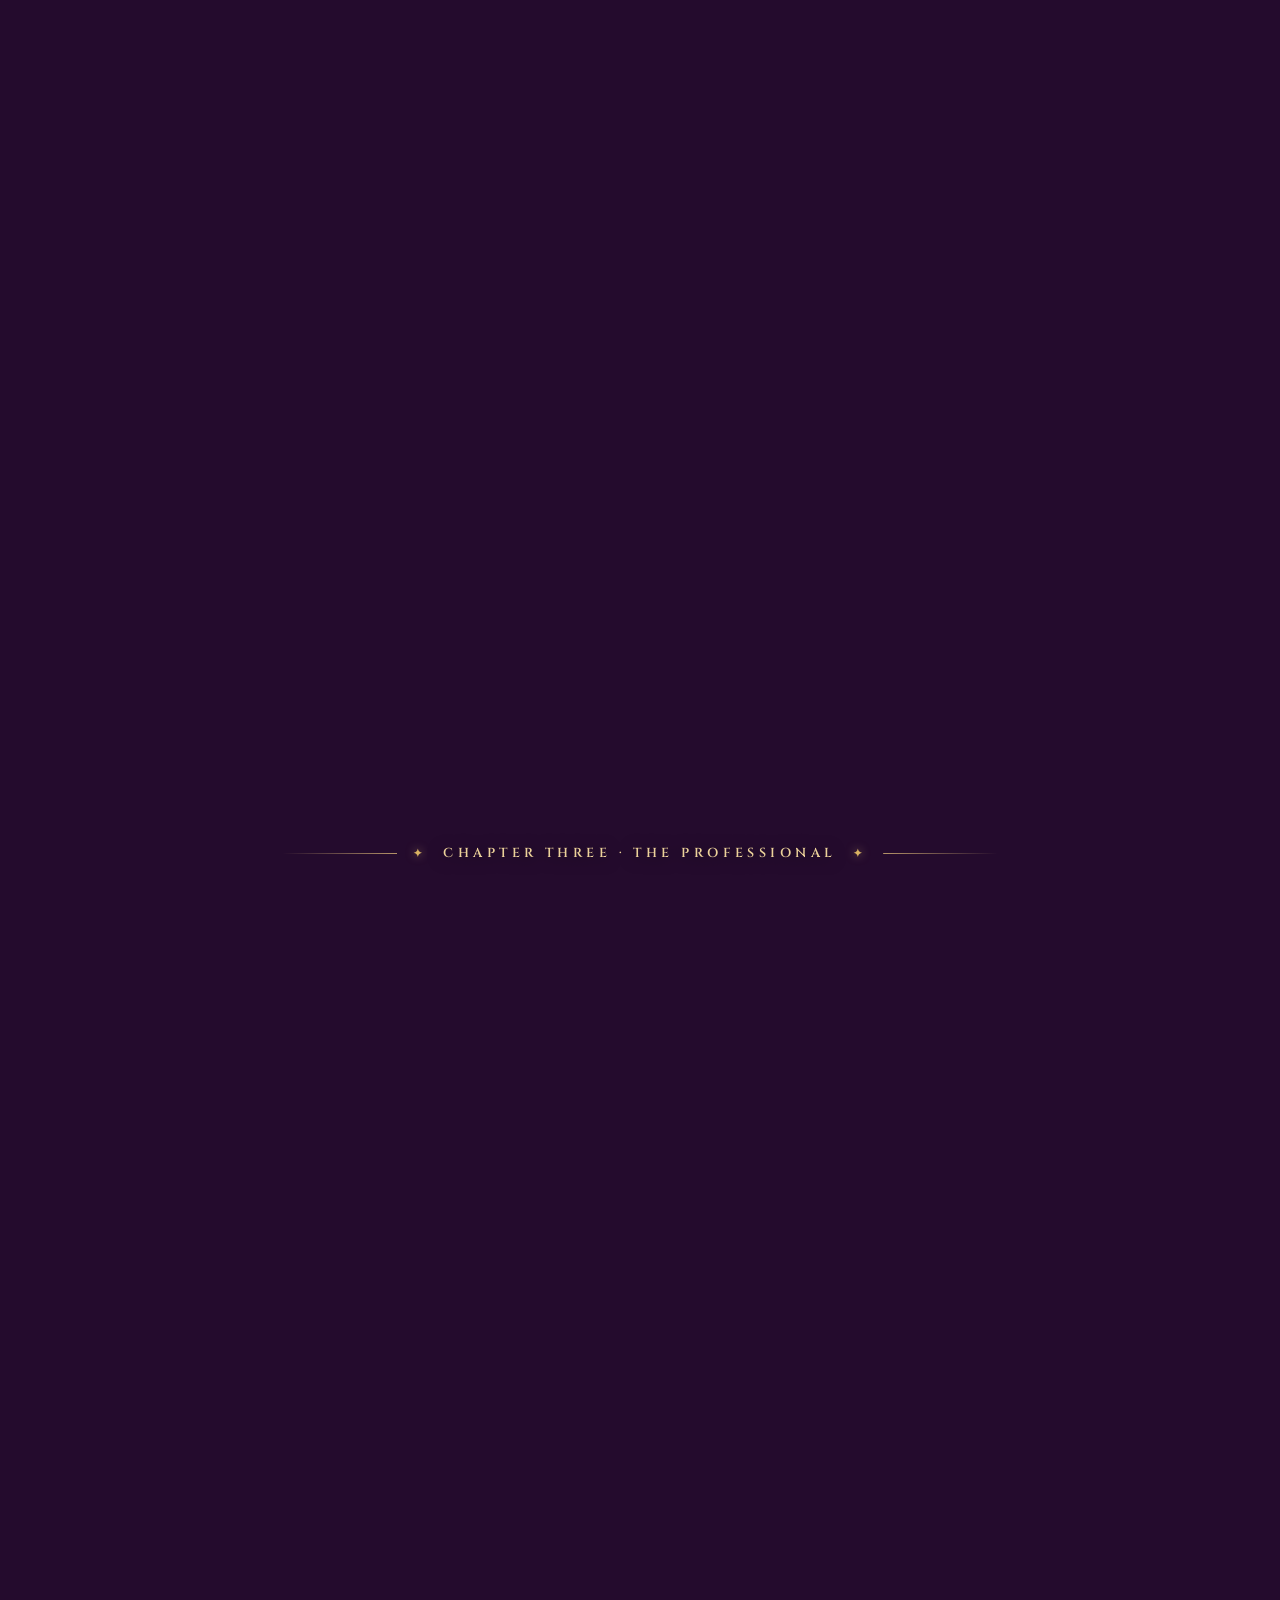
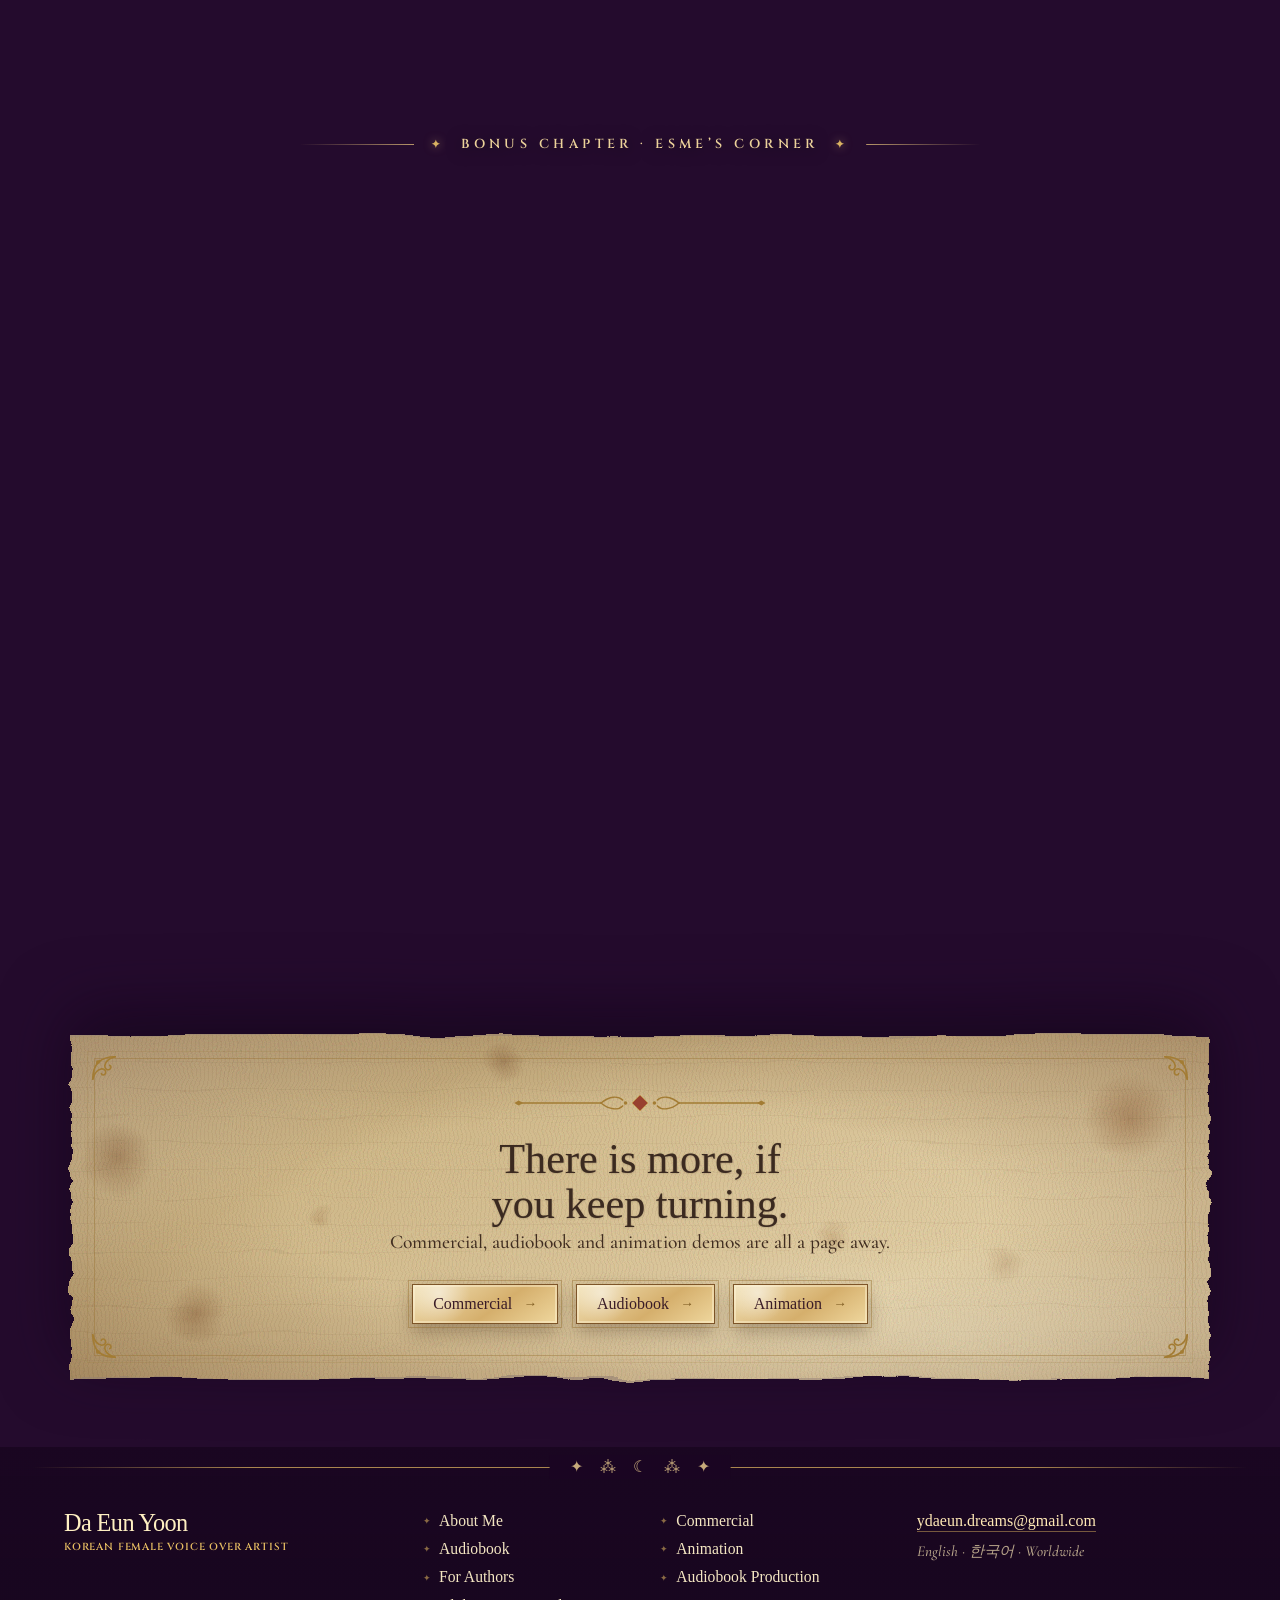
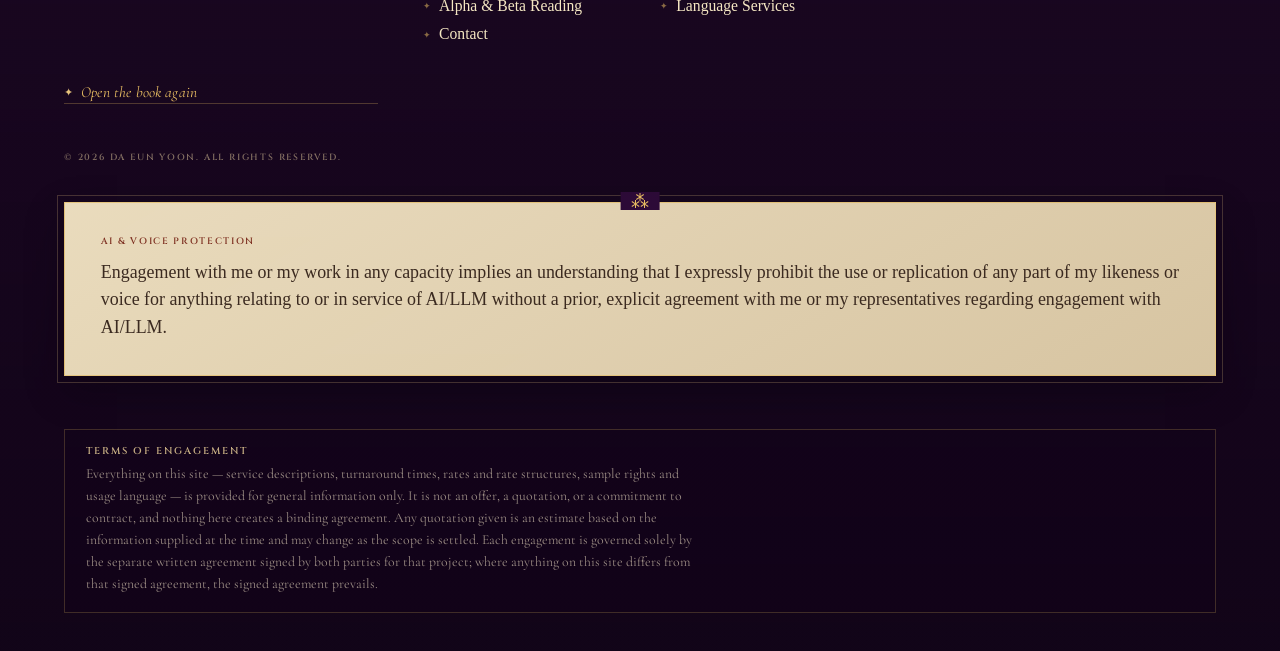
==== commit bb80039b: "Leave a way back to the first page The opening plays once a session, which is right — nobody wants t" ====
--- a/about.html
+++ b/about.html
@@ -251,7 +251,7 @@
     </section>
   </main>
 
-  <footer class="site-footer"><div><a class="brand footer-brand" href="index.html"><span>Da Eun Yoon</span><small>Korean Female Voice Over Artist</small></a></div><div class="footer-nav"><a href="about.html">About Me</a><a href="commercial.html">Commercial</a><a href="audiobook.html">Audiobook</a><a href="animation.html">Animation</a><a href="authors.html">For Authors</a><a href="audiobook-production.html">Audiobook Production</a><a href="alpha-beta-reading.html">Alpha &amp; Beta Reading</a><a href="language-services.html">Language Services</a><a href="contact.html">Contact</a></div><div class="footer-contact"><a href="mailto:ydaeun.dreams@gmail.com">ydaeun.dreams@gmail.com</a><p>English · 한국어 · Worldwide</p></div><p class="legal">© <span data-year></span> Da Eun Yoon. All rights reserved.</p><div class="ai-protection" role="note" aria-label="AI and voice protection notice"><span>AI &amp; Voice Protection</span><p>Engagement with me or my work in any capacity implies an understanding that I expressly prohibit the use or replication of any part of my likeness or voice for anything relating to or in service of AI/LLM without a prior, explicit agreement with me or my representatives regarding engagement with AI/LLM.</p></div><div class="site-terms" role="note" aria-label="Terms notice">
+  <footer class="site-footer"><div><a class="brand footer-brand" href="index.html"><span>Da Eun Yoon</span><small>Korean Female Voice Over Artist</small></a></div><div class="footer-nav"><a href="about.html">About Me</a><a href="commercial.html">Commercial</a><a href="audiobook.html">Audiobook</a><a href="animation.html">Animation</a><a href="authors.html">For Authors</a><a href="audiobook-production.html">Audiobook Production</a><a href="alpha-beta-reading.html">Alpha &amp; Beta Reading</a><a href="language-services.html">Language Services</a><a href="contact.html">Contact</a></div><div class="footer-contact"><a href="mailto:ydaeun.dreams@gmail.com">ydaeun.dreams@gmail.com</a><p>English · 한국어 · Worldwide</p></div><button class="footer-replay" type="button" data-replay-opening><i aria-hidden="true">✦</i> Open the book again</button><p class="legal">© <span data-year></span> Da Eun Yoon. All rights reserved.</p><div class="ai-protection" role="note" aria-label="AI and voice protection notice"><span>AI &amp; Voice Protection</span><p>Engagement with me or my work in any capacity implies an understanding that I expressly prohibit the use or replication of any part of my likeness or voice for anything relating to or in service of AI/LLM without a prior, explicit agreement with me or my representatives regarding engagement with AI/LLM.</p></div><div class="site-terms" role="note" aria-label="Terms notice">
       <span>Terms of Engagement</span>
       <p>Everything on this site — service descriptions, turnaround times, rates and rate structures, sample rights and usage language — is provided for general information only. It is not an offer, a quotation, or a commitment to contract, and nothing here creates a binding agreement. Any quotation given is an estimate based on the information supplied at the time and may change as the scope is settled. Each engagement is governed solely by the separate written agreement signed by both parties for that project; where anything on this site differs from that signed agreement, the signed agreement prevails.</p>
     </div></footer>
--- a/styles.css
+++ b/styles.css
@@ -11,9 +11,9 @@
   --leaf: #e8d5ad;          /* parchment body        */
   --leaf-lit: #f5e7c6;      /* where the light falls */
   --sepia: #3b2a20;         /* iron-gall ink         */
-  --sepia-soft: #6d5641;    /* faded ink             */
+  --sepia-soft: #5a4634;    /* faded ink             */
   --sepia-read: #402d20;    /* ink at reading size   */
-  --rubric: #98402f;        /* rubricated red        */
+  --rubric: #7f3223;        /* rubricated red        */
   --gilt: #b1873c;
   --gilt-lit: #e6c37c;
   --gilt-deep: #7f5c22;
@@ -2415,3 +2415,143 @@
   .site-terms { padding: .95rem 1.05rem; }
   .site-terms p { font-size: .86rem; }
 }
+
+/* ==========================================================================
+   MOBILE RENDER BUDGET
+   Every expensive thing on this site was running identically at 375px and
+   2560px: the SVG deckle filter, a fourteen-layer blended parchment, two
+   fixed full-viewport layers. A phone GPU rasterises feTurbulence orders of
+   magnitude slower than a laptop's. Below 760px the page keeps its colour
+   and its ornament and gives up the effects nobody can see at that size.
+   ========================================================================== */
+@media (max-width: 760px) {
+  /* the torn edge costs a full filter pass per sheet; a soft shadow reads
+     almost the same at this width */
+  .tale-paper,
+  .tale-sheet > .tale-paper {
+    filter: drop-shadow(0 10px 18px rgba(14, 2, 20, .45));
+  }
+
+  /* fourteen layers and thirteen blend passes collapse to two */
+  .tale-paper {
+    background-image:
+      radial-gradient(ellipse 58% 42% at 22% 12%, rgba(255, 250, 230, .6), transparent 66%),
+      linear-gradient(150deg, #eeddb4, #e2cda1 40%, #d5bd8c 74%, #e4d2ab);
+    background-blend-mode: soft-light, normal;
+  }
+
+  .tale-paper::after { display: none; }
+  .tale-paper::before { display: none; }
+
+  /* the photograph under an .86 gradient is invisible on a phone and is the
+     classic iOS scroll-repaint cost. The layer stays fixed — the footer
+     shows through it — but it is paint-only now. */
+  main::before {
+    background: linear-gradient(168deg, rgba(34, 10, 44, .88), rgba(84, 42, 100, .7) 44%, rgba(26, 10, 38, .9)), var(--dusk);
+  }
+}
+
+@media (max-width: 600px) {
+  /* thirty-one fixed compositor layers is a lot to hold for a starfield */
+  .night-sky i:nth-child(n + 14) { display: none; }
+}
+
+/* --- Small caps that people actually have to read ------------------------
+   The rubricated headings run at 11px uppercase with .22em tracking. On a
+   phone that is small enough that the old red sat at 3.7:1 against the
+   darkest part of the parchment — legible on a desk, not on a train. The
+   colours above carry most of the fix; this gives the letters a little more
+   body to be read at arm's length. Gilt is left alone: every use of it is a
+   flourish, not something anyone has to read.
+   ------------------------------------------------------------------------ */
+@media (max-width: 760px) {
+  .tale-rubric {
+    font-size: .78rem;
+    letter-spacing: .17em;
+  }
+  .ai-protection > span,
+  .site-terms > span {
+    font-size: .68rem;
+    letter-spacing: .14em;
+  }
+  .tale-marginalia span,
+  .tale-shelf b {
+    font-size: .64rem;
+    letter-spacing: .14em;
+  }
+}
+
+/* --- About, on a phone: the film before the story ------------------------
+   Side by side, the story reads left and the film sits beside it. Stacked,
+   that puts six paragraphs between a visitor and the one thing on the page
+   that shows her. The leaf holding the film comes first instead, so the
+   order is: the film, where the voice travelled, then the long story for
+   whoever wants it. The DOM keeps the story first, which is the order a
+   screen reader should hear it in.
+   ------------------------------------------------------------------------ */
+@media (max-width: 760px) {
+  .page-about .tale-spread .tale-leaf-recto { order: -1; }
+}
+
+/* --- Grids that actually collapse ---------------------------------------
+   Seven of these grids carry their column count as an inline style/attribute
+   — style="--cols: 4" and the like — written onto the element in the HTML.
+   An inline declaration outranks any stylesheet rule, so the --cols: 1 this
+   file has always set for phones never once applied: a four-column grid was
+   still four columns at 375px, about eighty pixels a column.
+
+   Setting grid-template-columns outright sidesteps it. Nothing inline sets
+   that property, so this wins, whatever --cols happens to say.
+   ------------------------------------------------------------------------ */
+@media (min-width: 761px) and (max-width: 980px) {
+  .tale-cards, .tale-columns { grid-template-columns: repeat(2, minmax(0, 1fr)); }
+  .tale-dl { grid-template-columns: repeat(2, minmax(0, 1fr)); }
+}
+
+@media (max-width: 760px) {
+  .tale-cards,
+  .tale-columns,
+  .tale-dl { grid-template-columns: minmax(0, 1fr); }
+  .tale-scraps { grid-template-columns: repeat(2, minmax(0, 1fr)); }
+}
+
+/* --- Reopening the cover -------------------------------------------------
+   The opening plays once a session, which is right — nobody wants the same
+   curtain every time they click a link. But a visitor who arrived mid-visit,
+   or who wants to hear her say hello again, had no way back to it. This sits
+   quietly under the footer contact, in the same voice as the rest of the
+   book, and puts the cover back where it started.
+   ------------------------------------------------------------------------ */
+.footer-replay {
+  display: inline-flex;
+  align-items: center;
+  gap: .5rem;
+  margin: 0 0 .55rem;
+  padding: 0;
+  border: 0;
+  border-bottom: 1px solid rgba(231, 189, 98, .28);
+  background: none;
+  color: var(--story-gold);
+  font: italic 400 clamp(.94rem, 1.2vw, 1.06rem)/1.3 var(--hand);
+  letter-spacing: .01em;
+  cursor: pointer;
+  transition: color .25s ease, border-color .25s ease, gap .25s ease;
+}
+.footer-replay i {
+  color: var(--gilt-lit);
+  font-size: .72em;
+  font-style: normal;
+  transition: transform .35s ease;
+}
+.footer-replay:hover,
+.footer-replay:focus-visible {
+  gap: .72rem;
+  color: var(--story-cream);
+  border-bottom-color: rgba(255, 240, 194, .55);
+}
+.footer-replay:hover i,
+.footer-replay:focus-visible i { transform: rotate(90deg); }
+
+@media (max-width: 760px) {
+  .footer-replay { font-size: 1rem; margin-bottom: .7rem; }
+}
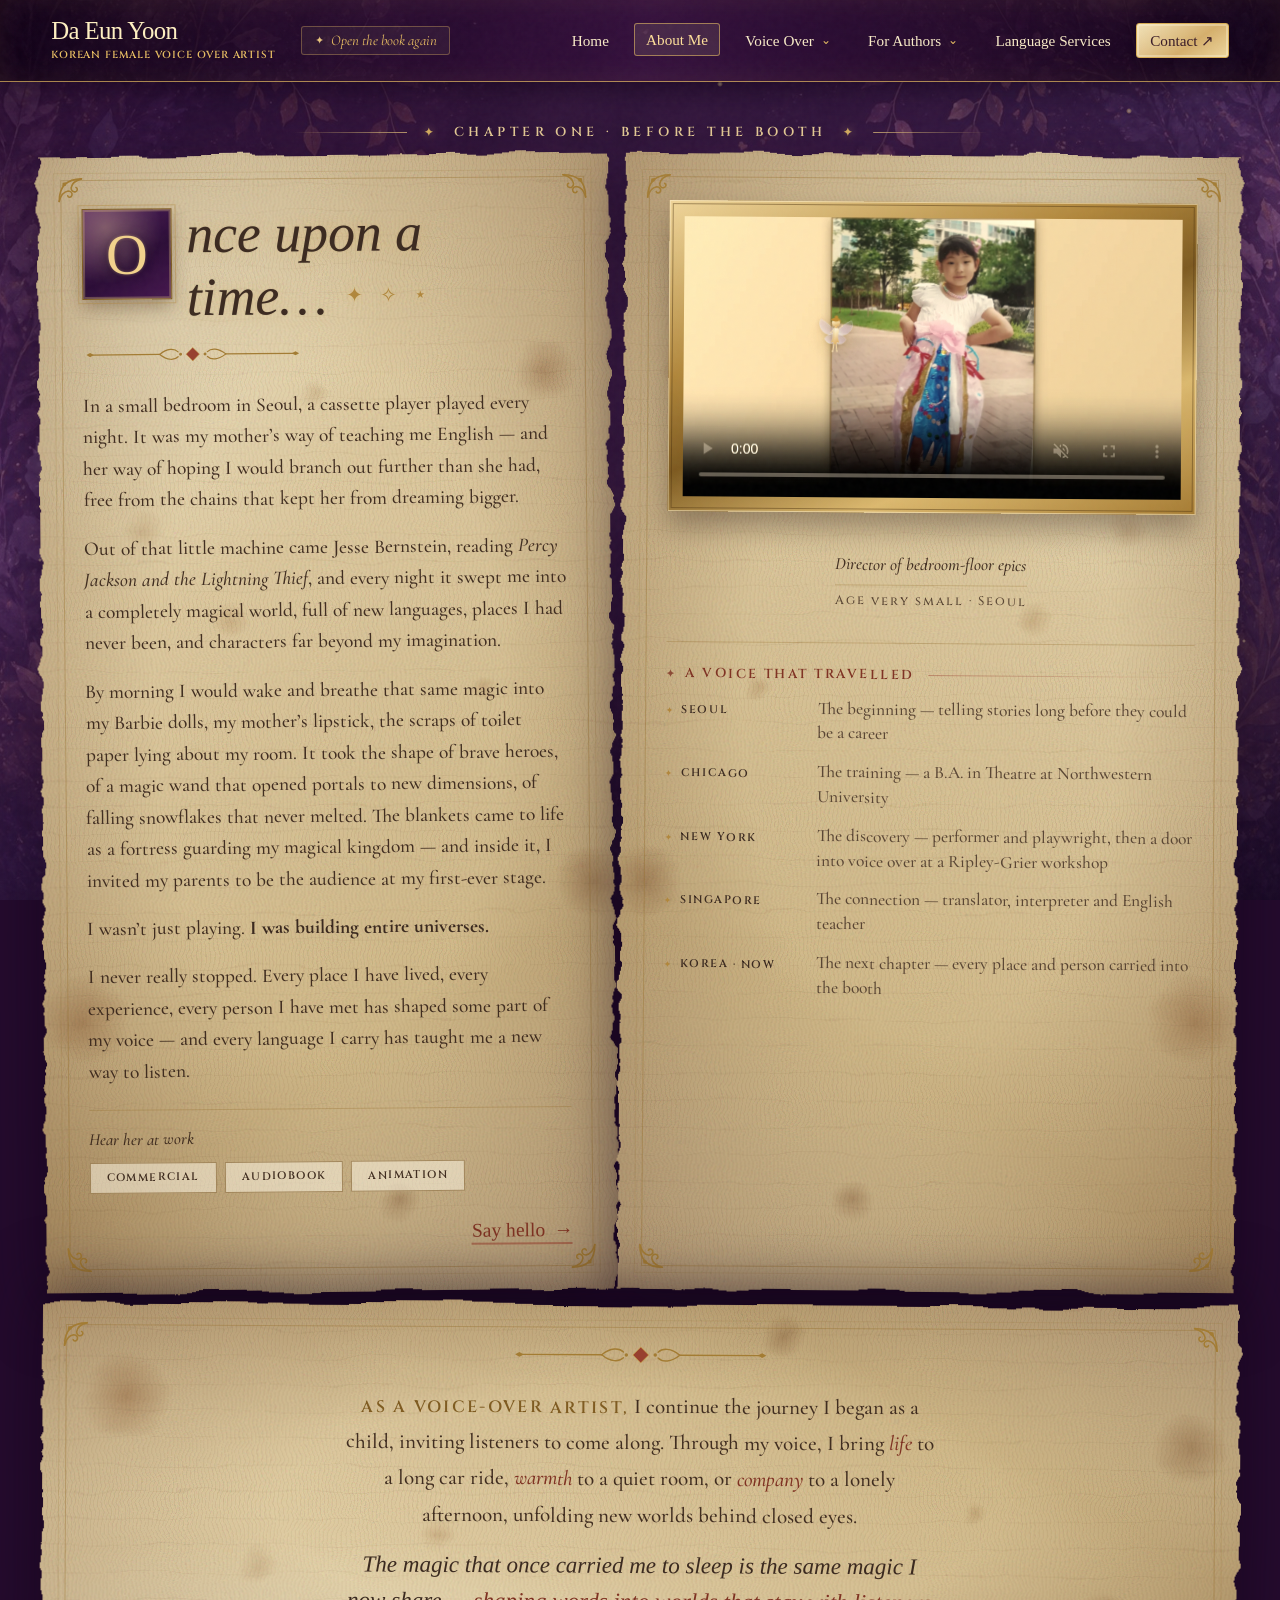
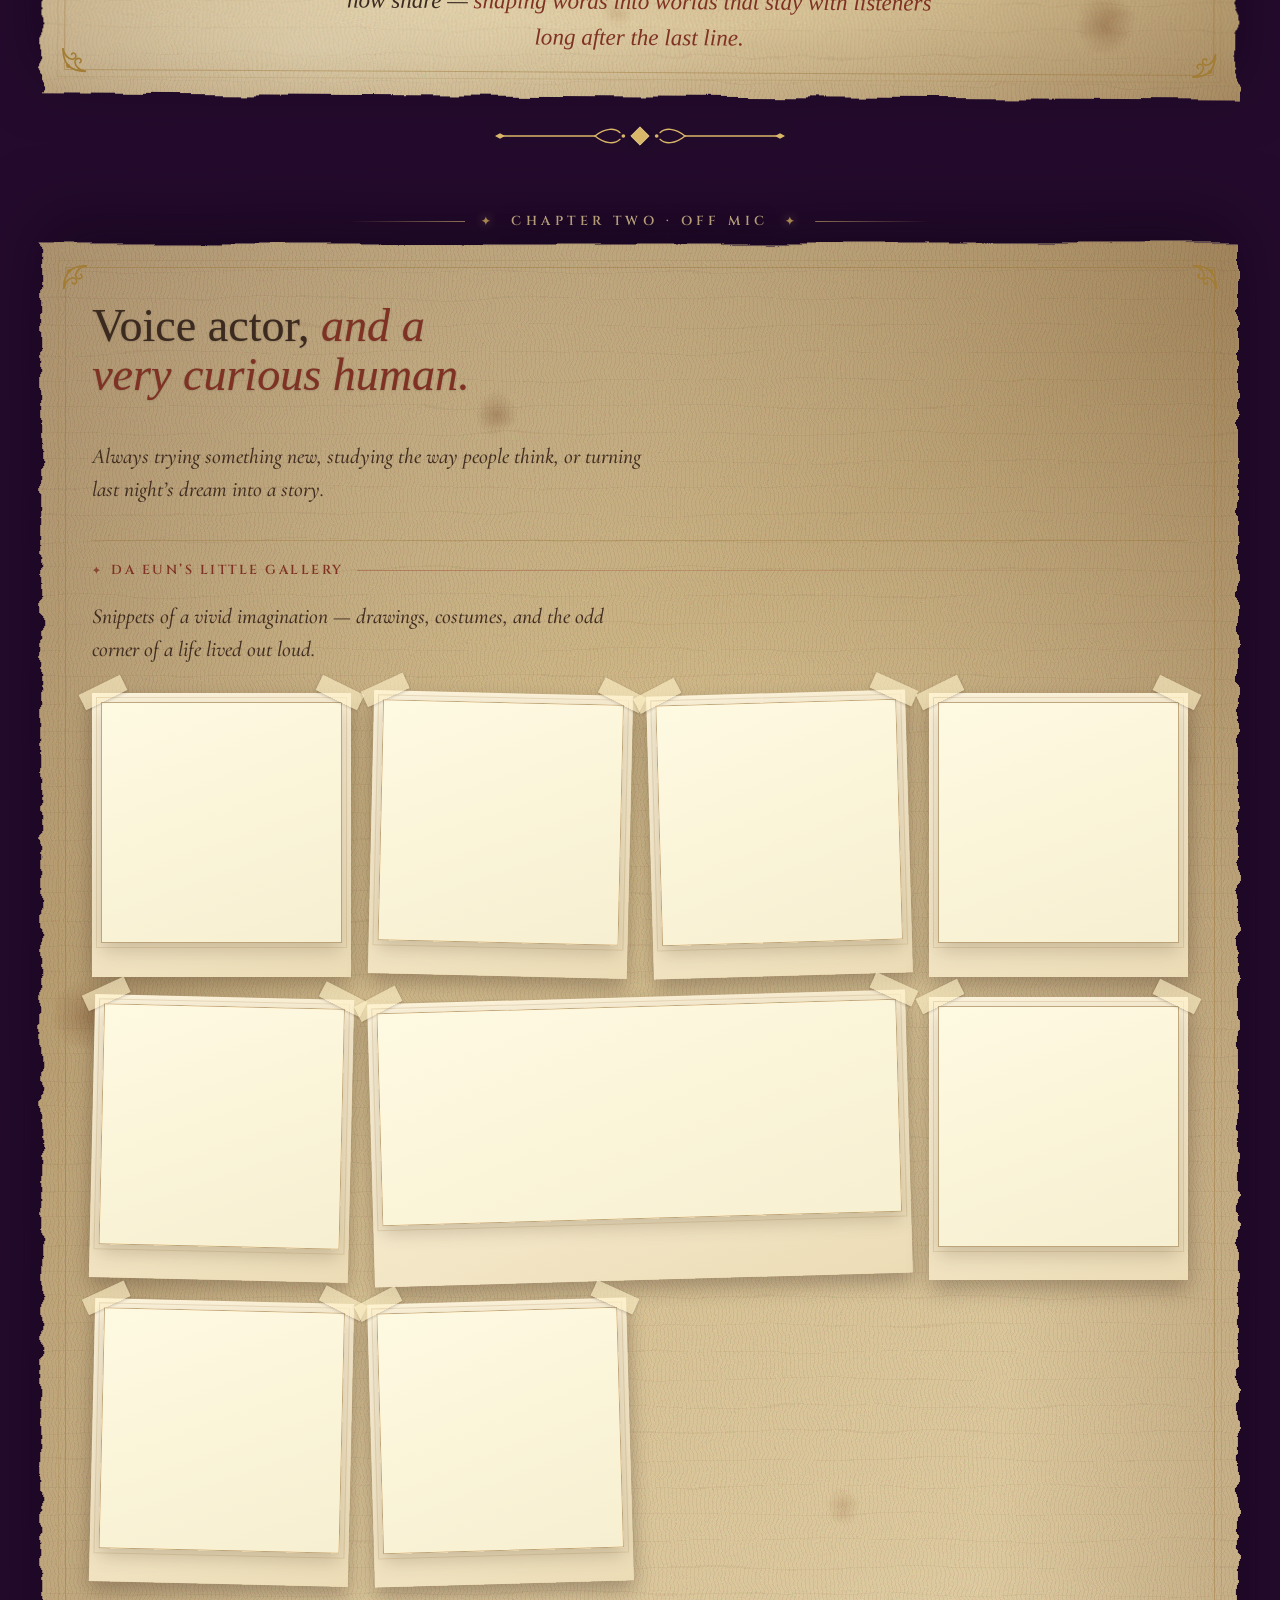
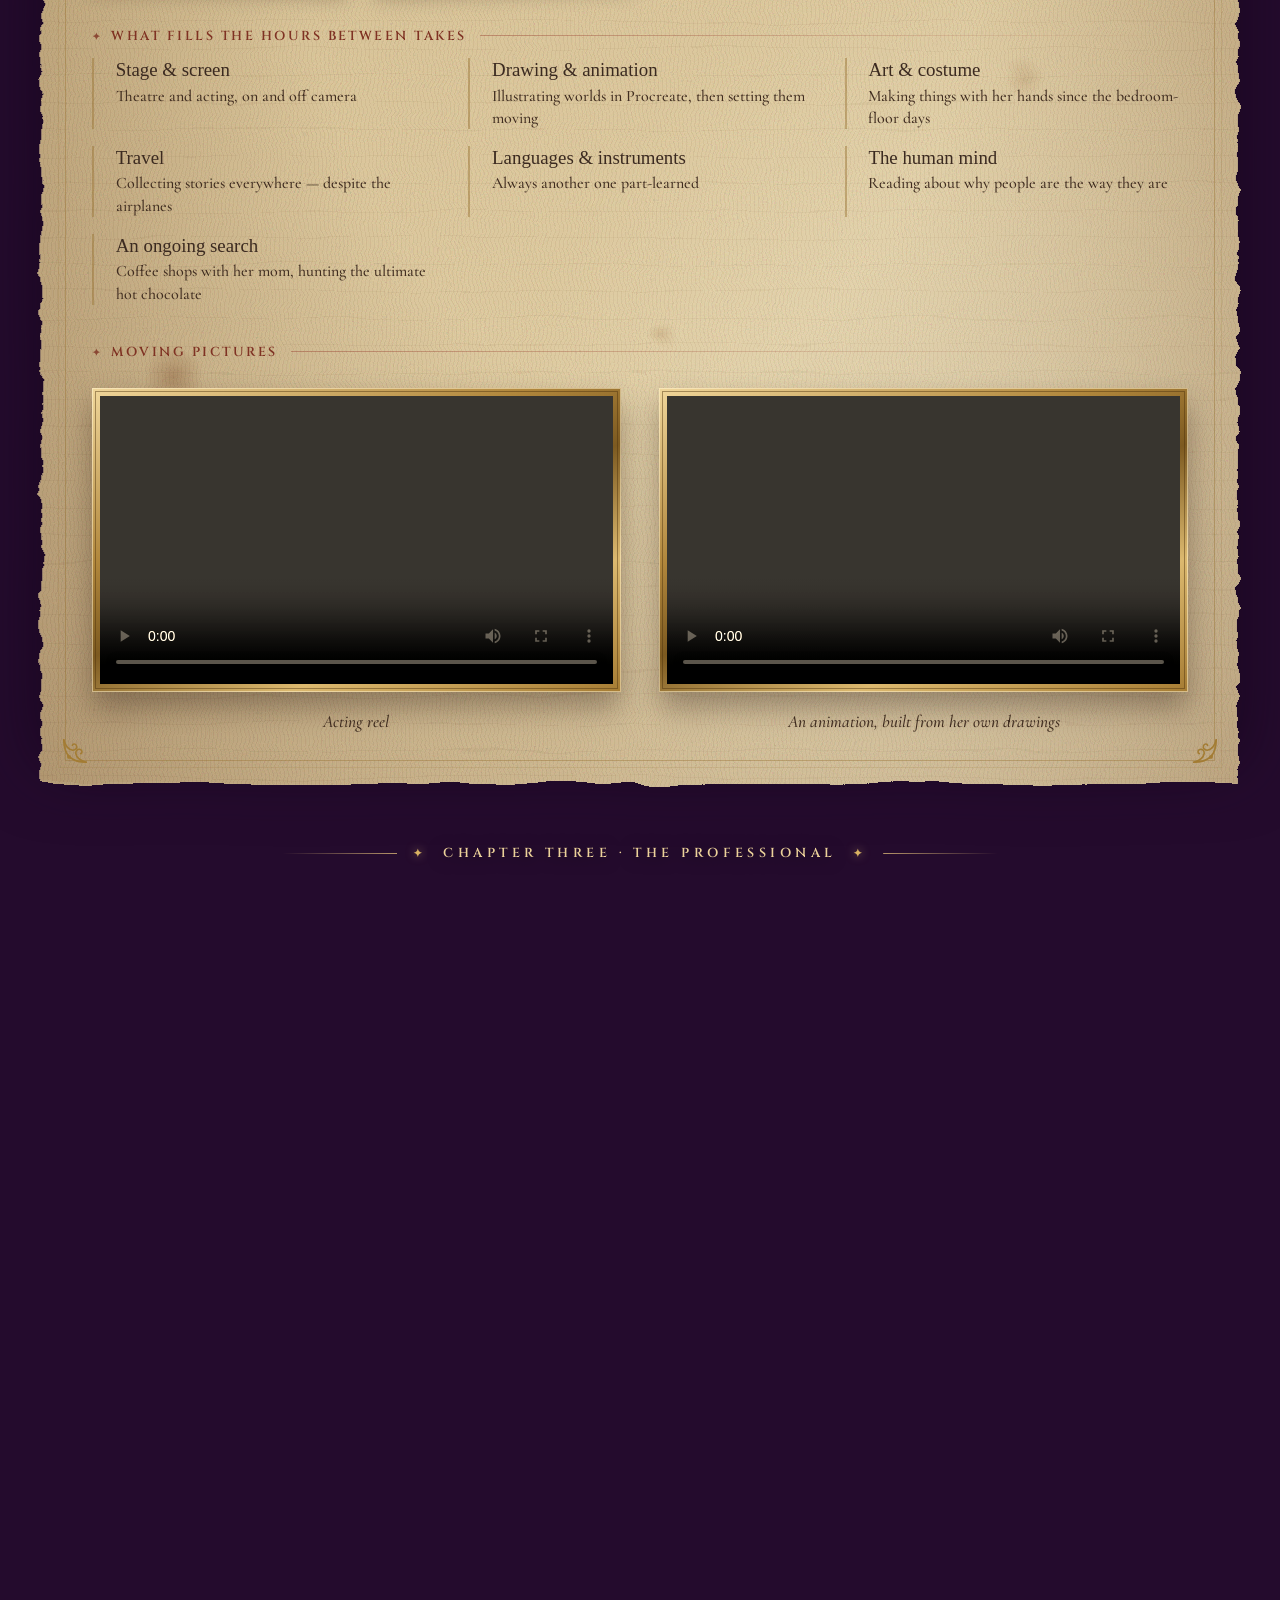
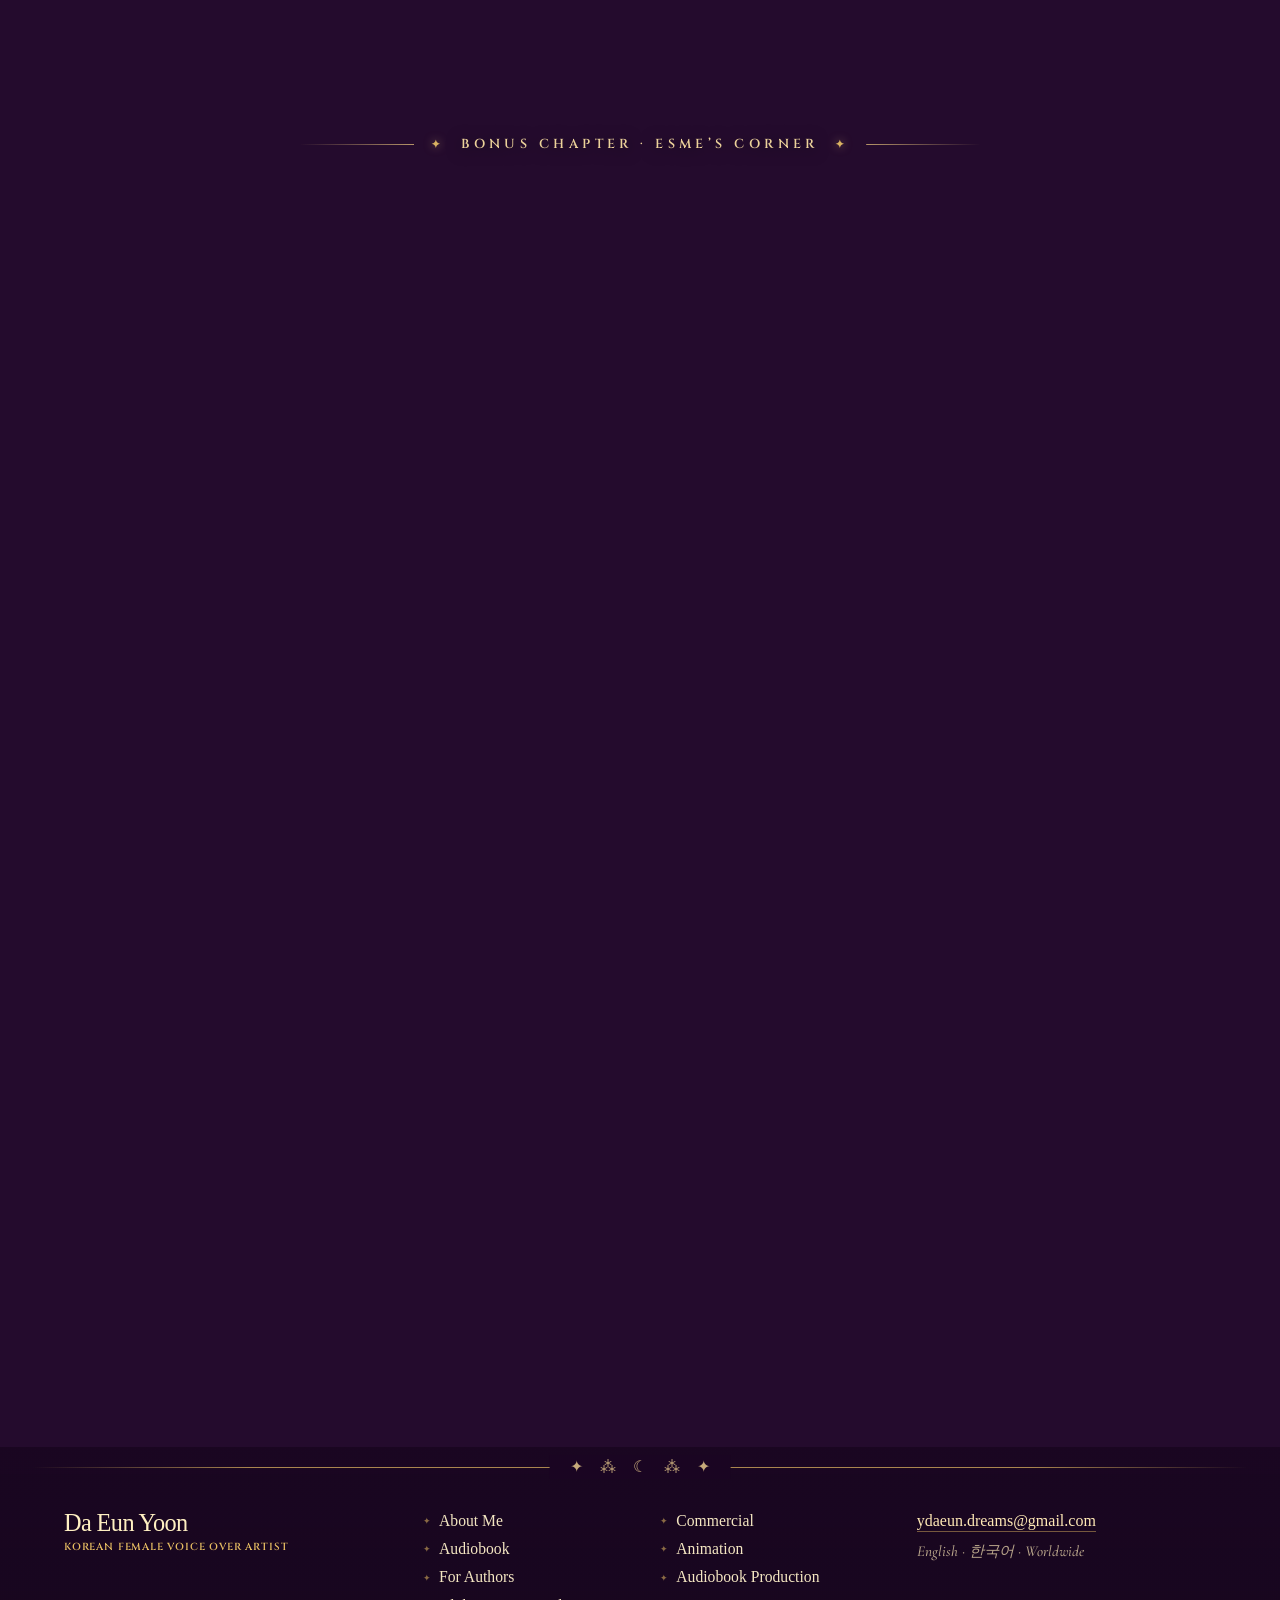
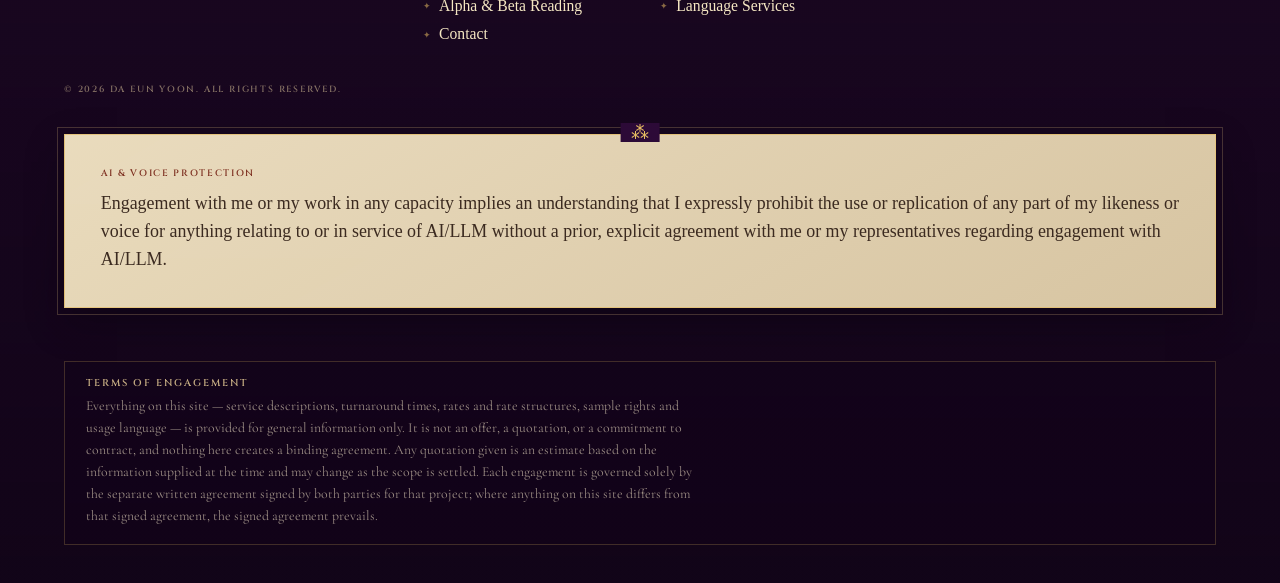
==== commit 802f4ad8: "Move the way back up where it can be found The footer was the wrong place for it. Four thousand pixe" ====
--- a/about.html
+++ b/about.html
@@ -24,7 +24,7 @@
 </head>
 <body class="page-about">
   <a class="skip-link" href="#main">Skip to content</a>
-  <header class="site-header"><a class="brand" href="index.html"><span>Da Eun Yoon</span><small>Korean Female Voice Over Artist</small></a><button class="menu-toggle" type="button" aria-label="Open menu" aria-expanded="false" aria-controls="site-nav" data-menu-toggle><span></span><span></span></button><nav id="site-nav" class="site-nav" aria-label="Main navigation" data-menu><a href="index.html">Home</a><a class="active" href="about.html">About Me</a><details class="nav-group"><summary>Voice Over <span aria-hidden="true">⌄</span></summary><div class="nav-dropdown"><a href="commercial.html">Commercial</a><a href="audiobook.html">Audiobook</a><a href="animation.html">Animation</a></div></details><details class="nav-group"><summary>For Authors <span aria-hidden="true">⌄</span></summary><div class="nav-dropdown"><a href="authors.html">For Authors</a><a href="audiobook-production.html">Audiobook Production</a><a href="alpha-beta-reading.html">Alpha &amp; Beta Reading</a></div></details><a href="language-services.html">Language Services</a><a class="nav-contact" href="contact.html">Contact <span>↗</span></a></nav></header>
+  <header class="site-header"><a class="brand" href="index.html"><span>Da Eun Yoon</span><small>Korean Female Voice Over Artist</small></a><button class="header-replay" type="button" data-replay-opening aria-label="Open the book again from the first page" title="Open the book again"><i aria-hidden="true">✦</i><span>Open the book again</span></button><button class="menu-toggle" type="button" aria-label="Open menu" aria-expanded="false" aria-controls="site-nav" data-menu-toggle><span></span><span></span></button><nav id="site-nav" class="site-nav" aria-label="Main navigation" data-menu><a href="index.html">Home</a><a class="active" href="about.html">About Me</a><details class="nav-group"><summary>Voice Over <span aria-hidden="true">⌄</span></summary><div class="nav-dropdown"><a href="commercial.html">Commercial</a><a href="audiobook.html">Audiobook</a><a href="animation.html">Animation</a></div></details><details class="nav-group"><summary>For Authors <span aria-hidden="true">⌄</span></summary><div class="nav-dropdown"><a href="authors.html">For Authors</a><a href="audiobook-production.html">Audiobook Production</a><a href="alpha-beta-reading.html">Alpha &amp; Beta Reading</a></div></details><a href="language-services.html">Language Services</a><a class="nav-contact" href="contact.html">Contact <span>↗</span></a></nav></header>
 
   <!-- Torn-paper edges. The filters distort only the paper layers, never the text. -->
   <svg class="tale-defs" aria-hidden="true" focusable="false" width="0" height="0">
@@ -251,7 +251,7 @@
     </section>
   </main>
 
-  <footer class="site-footer"><div><a class="brand footer-brand" href="index.html"><span>Da Eun Yoon</span><small>Korean Female Voice Over Artist</small></a></div><div class="footer-nav"><a href="about.html">About Me</a><a href="commercial.html">Commercial</a><a href="audiobook.html">Audiobook</a><a href="animation.html">Animation</a><a href="authors.html">For Authors</a><a href="audiobook-production.html">Audiobook Production</a><a href="alpha-beta-reading.html">Alpha &amp; Beta Reading</a><a href="language-services.html">Language Services</a><a href="contact.html">Contact</a></div><div class="footer-contact"><a href="mailto:ydaeun.dreams@gmail.com">ydaeun.dreams@gmail.com</a><p>English · 한국어 · Worldwide</p></div><button class="footer-replay" type="button" data-replay-opening><i aria-hidden="true">✦</i> Open the book again</button><p class="legal">© <span data-year></span> Da Eun Yoon. All rights reserved.</p><div class="ai-protection" role="note" aria-label="AI and voice protection notice"><span>AI &amp; Voice Protection</span><p>Engagement with me or my work in any capacity implies an understanding that I expressly prohibit the use or replication of any part of my likeness or voice for anything relating to or in service of AI/LLM without a prior, explicit agreement with me or my representatives regarding engagement with AI/LLM.</p></div><div class="site-terms" role="note" aria-label="Terms notice">
+  <footer class="site-footer"><div><a class="brand footer-brand" href="index.html"><span>Da Eun Yoon</span><small>Korean Female Voice Over Artist</small></a></div><div class="footer-nav"><a href="about.html">About Me</a><a href="commercial.html">Commercial</a><a href="audiobook.html">Audiobook</a><a href="animation.html">Animation</a><a href="authors.html">For Authors</a><a href="audiobook-production.html">Audiobook Production</a><a href="alpha-beta-reading.html">Alpha &amp; Beta Reading</a><a href="language-services.html">Language Services</a><a href="contact.html">Contact</a></div><div class="footer-contact"><a href="mailto:ydaeun.dreams@gmail.com">ydaeun.dreams@gmail.com</a><p>English · 한국어 · Worldwide</p></div><p class="legal">© <span data-year></span> Da Eun Yoon. All rights reserved.</p><div class="ai-protection" role="note" aria-label="AI and voice protection notice"><span>AI &amp; Voice Protection</span><p>Engagement with me or my work in any capacity implies an understanding that I expressly prohibit the use or replication of any part of my likeness or voice for anything relating to or in service of AI/LLM without a prior, explicit agreement with me or my representatives regarding engagement with AI/LLM.</p></div><div class="site-terms" role="note" aria-label="Terms notice">
       <span>Terms of Engagement</span>
       <p>Everything on this site — service descriptions, turnaround times, rates and rate structures, sample rights and usage language — is provided for general information only. It is not an offer, a quotation, or a commitment to contract, and nothing here creates a binding agreement. Any quotation given is an estimate based on the information supplied at the time and may change as the scope is settled. Each engagement is governed solely by the separate written agreement signed by both parties for that project; where anything on this site differs from that signed agreement, the signed agreement prevails.</p>
     </div></footer>
--- a/styles.css
+++ b/styles.css
@@ -2515,43 +2515,61 @@
   .tale-scraps { grid-template-columns: repeat(2, minmax(0, 1fr)); }
 }
 
+
 /* --- Reopening the cover -------------------------------------------------
    The opening plays once a session, which is right — nobody wants the same
-   curtain every time they click a link. But a visitor who arrived mid-visit,
-   or who wants to hear her say hello again, had no way back to it. This sits
-   quietly under the footer contact, in the same voice as the rest of the
-   book, and puts the cover back where it started.
+   curtain every time they follow a link. This sat in the footer first, four
+   thousand pixels down, where a control nobody can find is the same as no
+   control. It belongs beside the brand: the masthead is the cover of the
+   book, so the way back to the cover goes there.
+
+   margin-right: auto keeps it against the brand — the header is a
+   space-between flex row, and without it a third child would drift into
+   the middle.
    ------------------------------------------------------------------------ */
-.footer-replay {
+.header-replay {
   display: inline-flex;
   align-items: center;
-  gap: .5rem;
-  margin: 0 0 .55rem;
-  padding: 0;
-  border: 0;
-  border-bottom: 1px solid rgba(231, 189, 98, .28);
-  background: none;
+  gap: .45rem;
+  margin: 0 0 0 clamp(.9rem, 2vw, 1.6rem);
+  margin-right: auto;
+  padding: .4rem .78rem;
+  border: 1px solid rgba(231, 189, 98, .34);
+  border-radius: 3px;
+  background: rgba(255, 238, 185, .05);
   color: var(--story-gold);
-  font: italic 400 clamp(.94rem, 1.2vw, 1.06rem)/1.3 var(--hand);
-  letter-spacing: .01em;
+  font: italic 400 .92rem/1 var(--hand);
+  white-space: nowrap;
   cursor: pointer;
-  transition: color .25s ease, border-color .25s ease, gap .25s ease;
-}
-.footer-replay i {
+  transition: color .22s ease, border-color .22s ease, background .22s ease, transform .22s ease;
+}
+.header-replay i {
   color: var(--gilt-lit);
-  font-size: .72em;
+  font-size: .78em;
   font-style: normal;
-  transition: transform .35s ease;
-}
-.footer-replay:hover,
-.footer-replay:focus-visible {
-  gap: .72rem;
+  transition: transform .38s ease;
+}
+.header-replay:hover,
+.header-replay:focus-visible {
+  border-color: rgba(231, 189, 98, .68);
+  background: rgba(255, 238, 185, .12);
   color: var(--story-cream);
-  border-bottom-color: rgba(255, 240, 194, .55);
-}
-.footer-replay:hover i,
-.footer-replay:focus-visible i { transform: rotate(90deg); }
-
-@media (max-width: 760px) {
-  .footer-replay { font-size: 1rem; margin-bottom: .7rem; }
-}
+  transform: translateY(-1px);
+}
+.header-replay:hover i,
+.header-replay:focus-visible i { transform: rotate(90deg); }
+
+/* While the cover is up there is nothing to go back to. */
+.has-opening .header-replay { display: none; }
+
+/* A phone header already holds a name and a menu. The star alone says it,
+   and the aria-label carries the meaning for anyone who cannot see it. */
+@media (max-width: 900px) {
+  .header-replay span { display: none; }
+  .header-replay {
+    margin-left: auto;
+    margin-right: .7rem;
+    padding: .42rem .6rem;
+  }
+  .header-replay i { font-size: 1rem; }
+}
